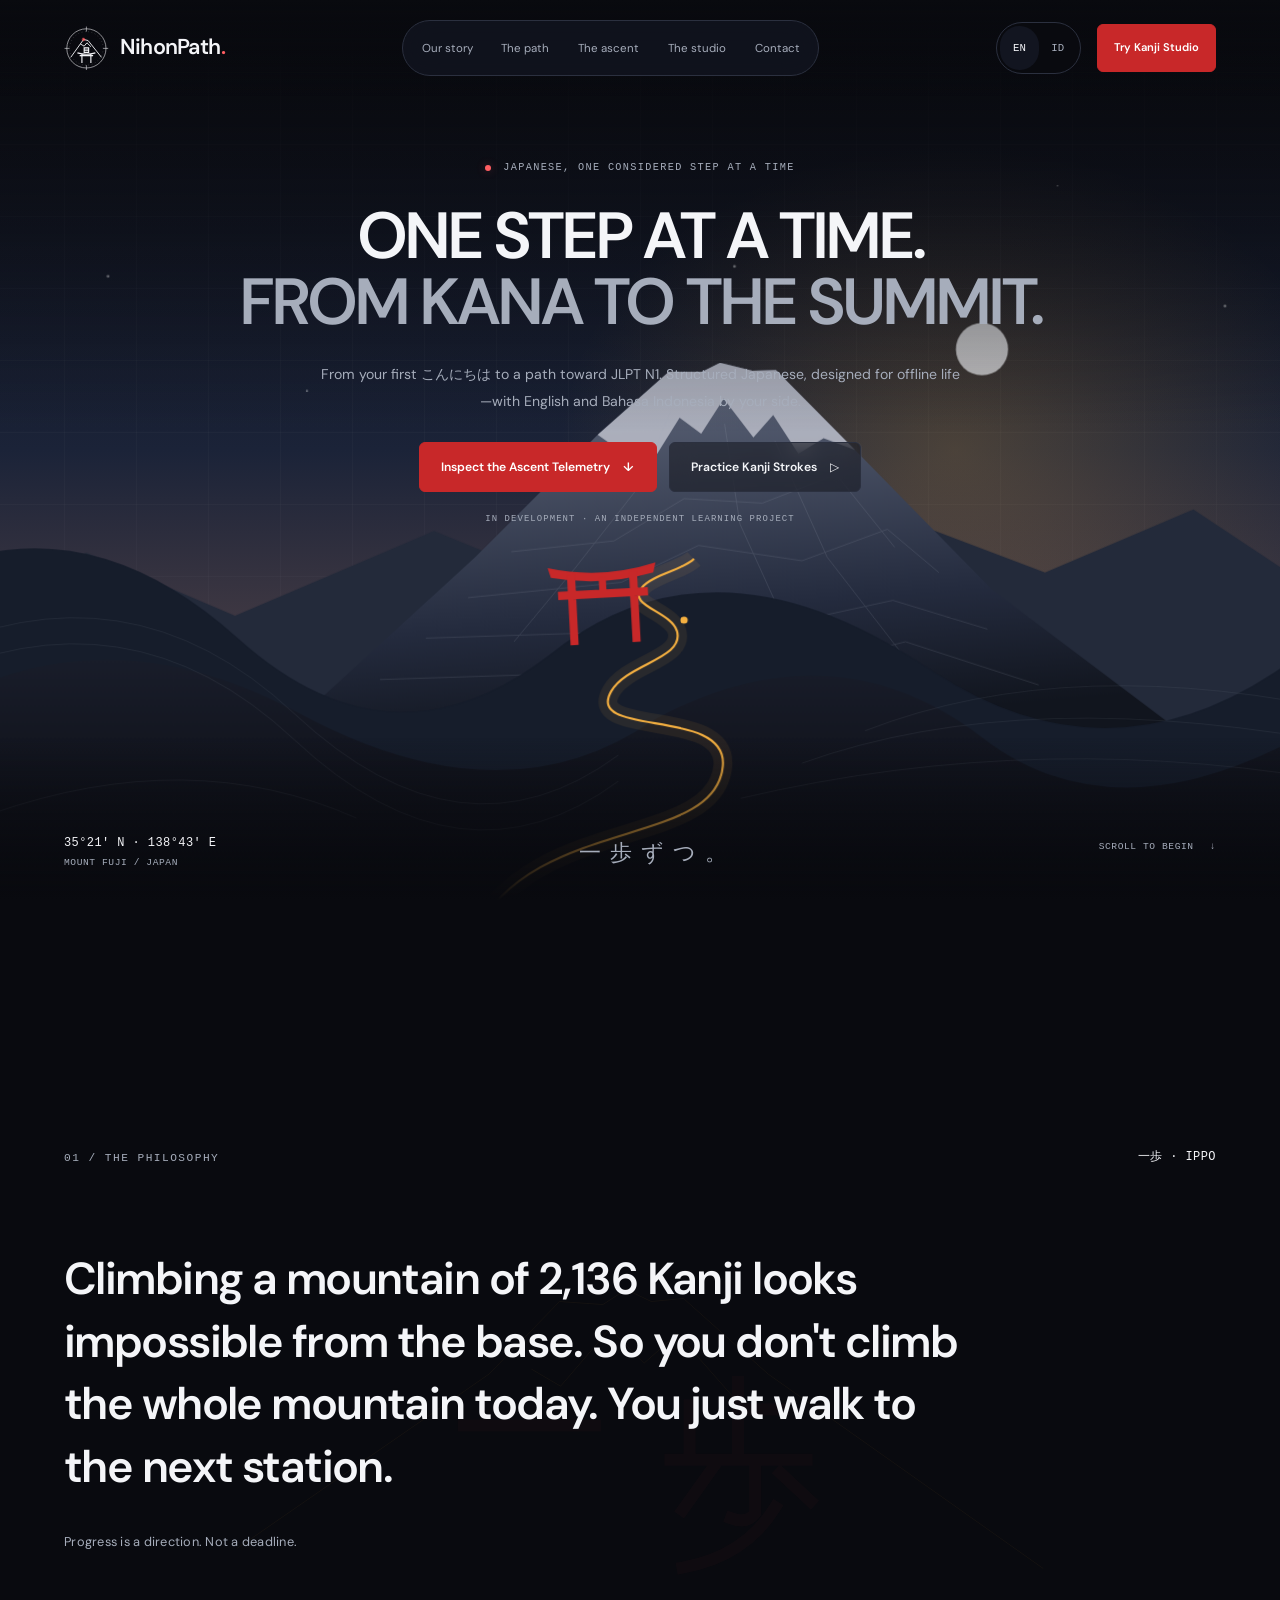
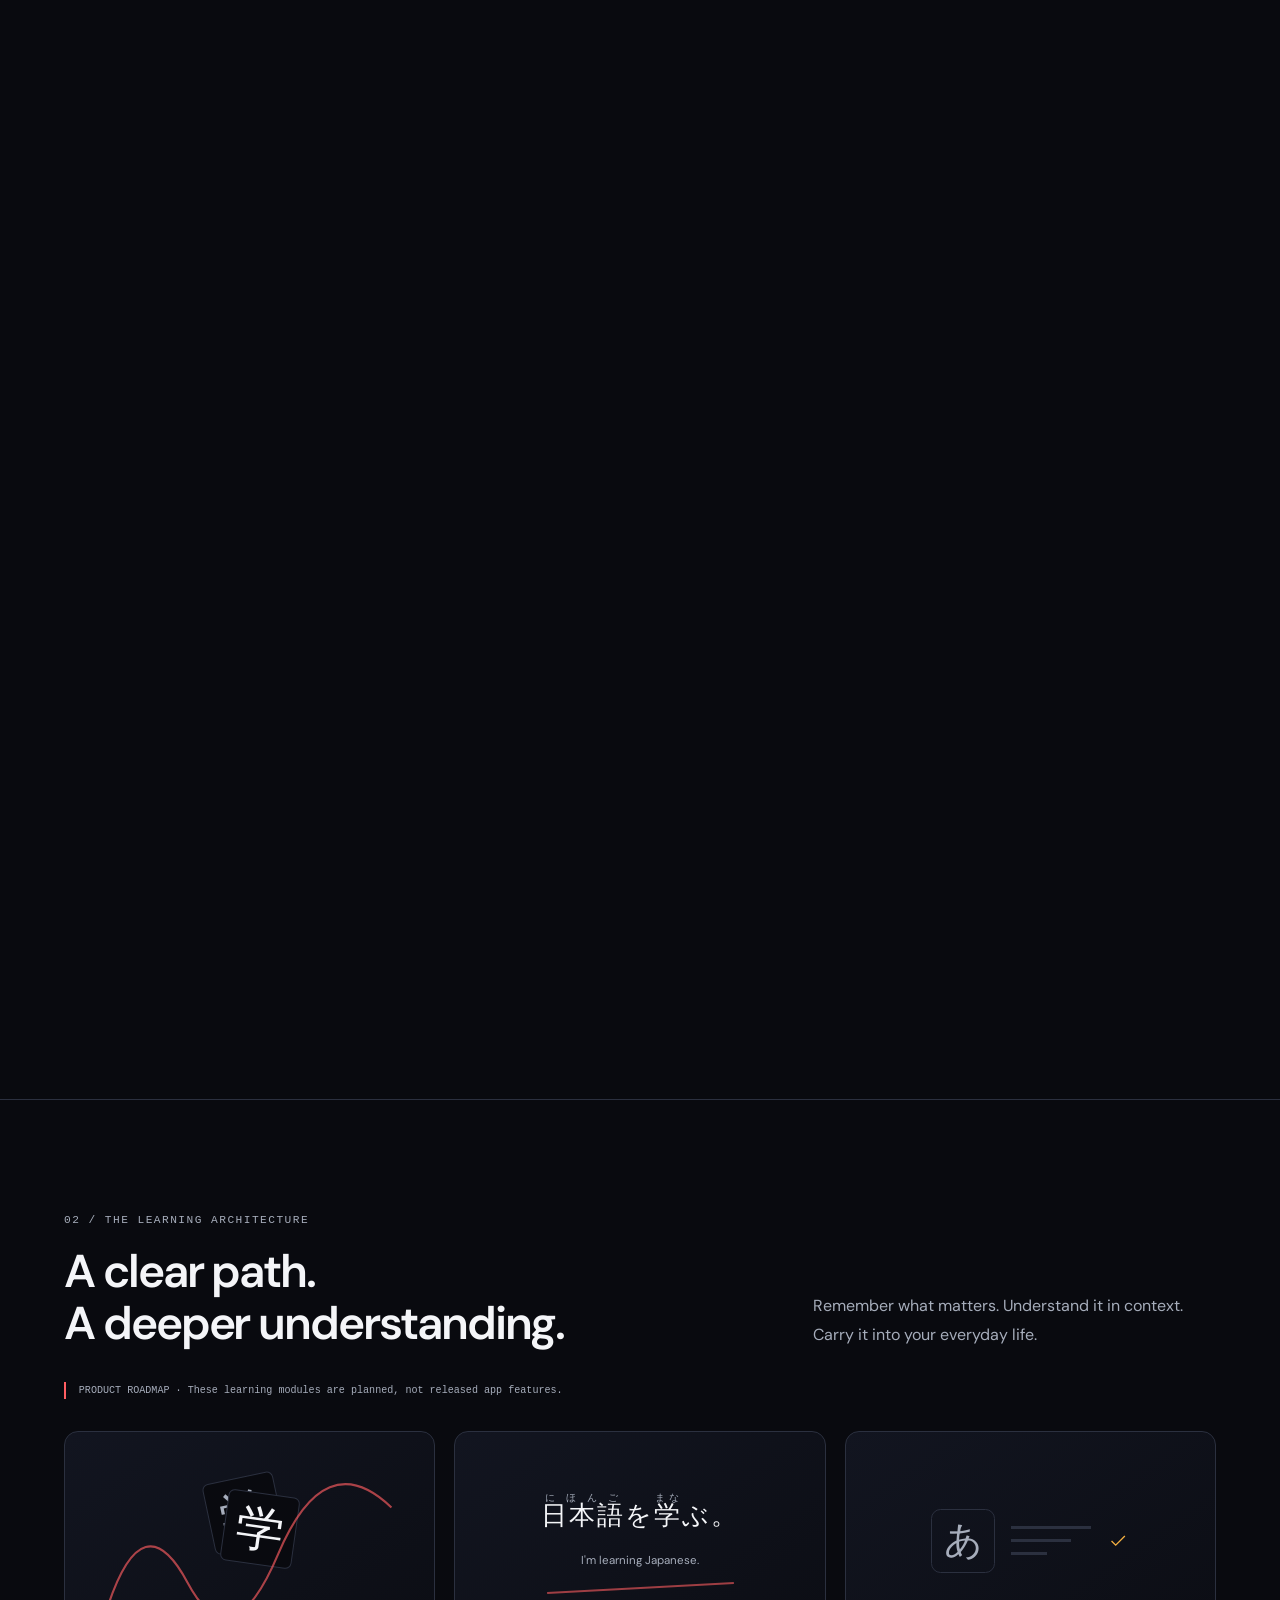
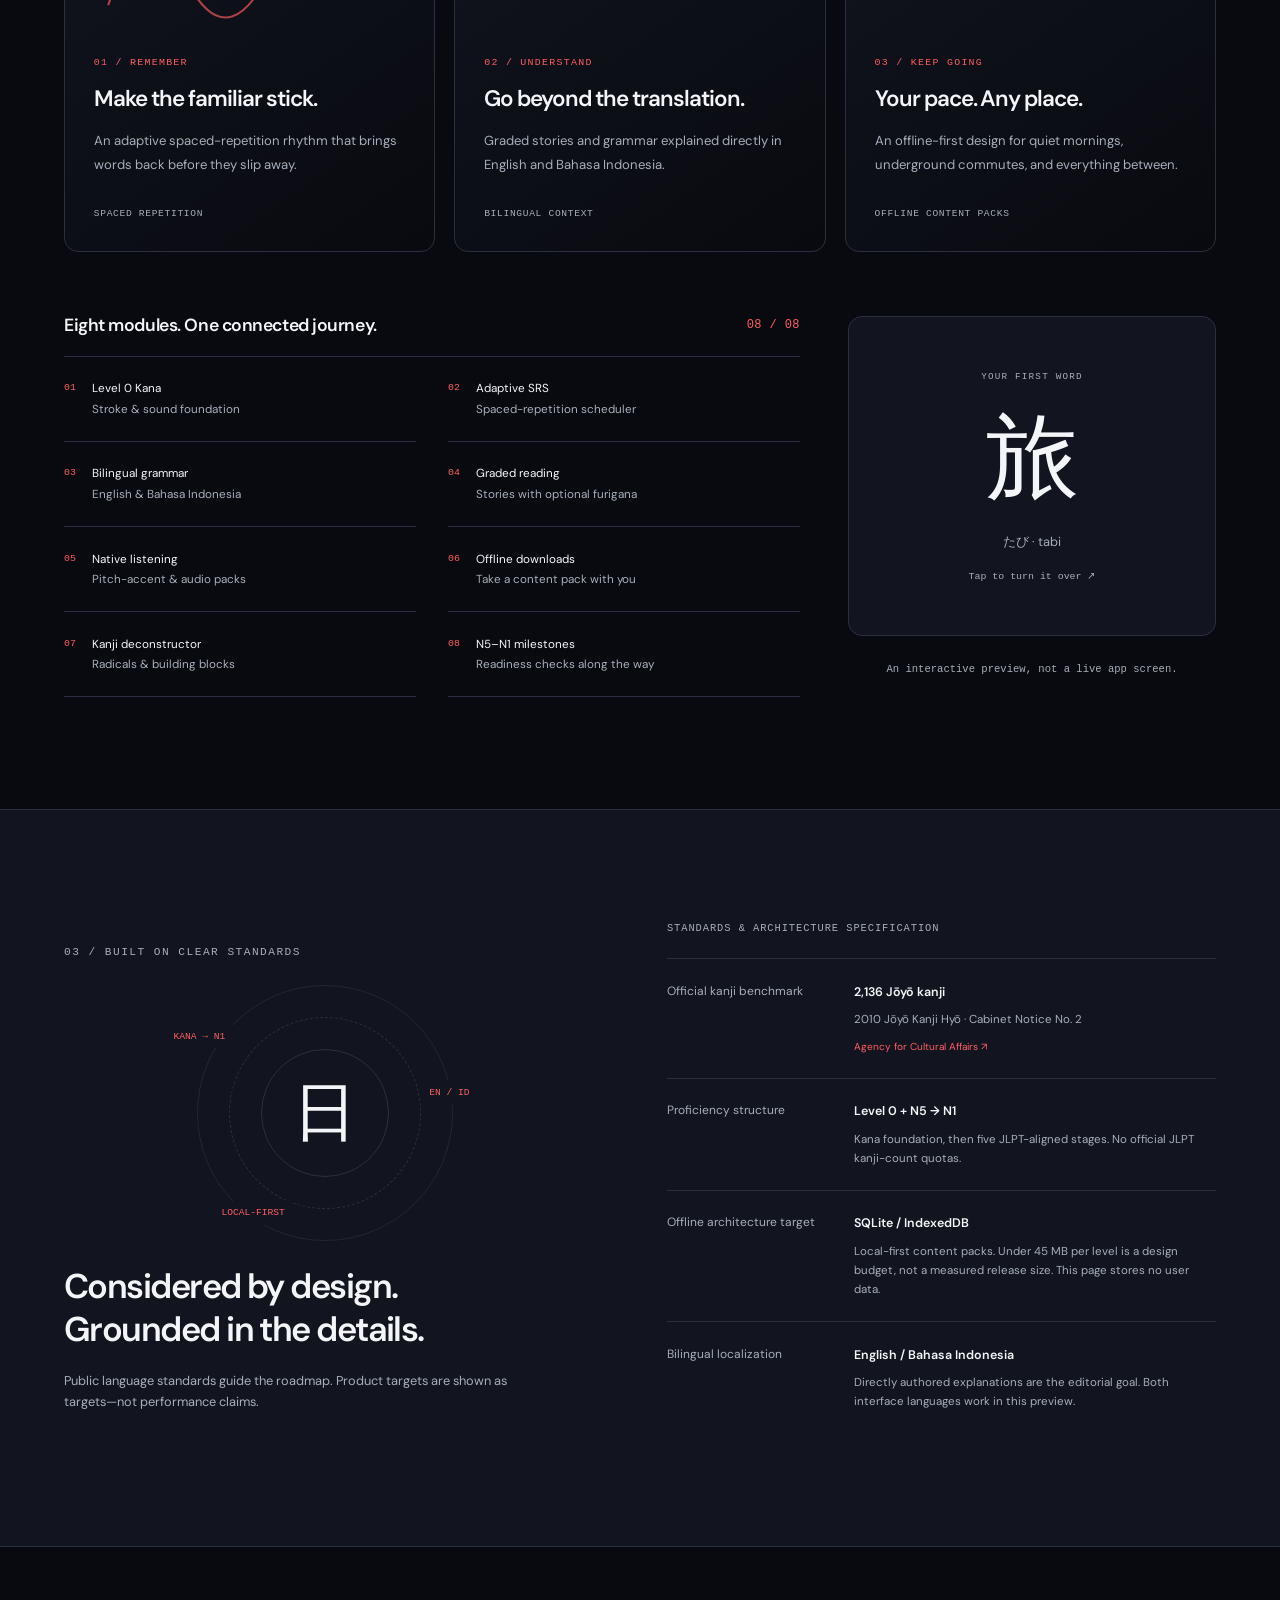
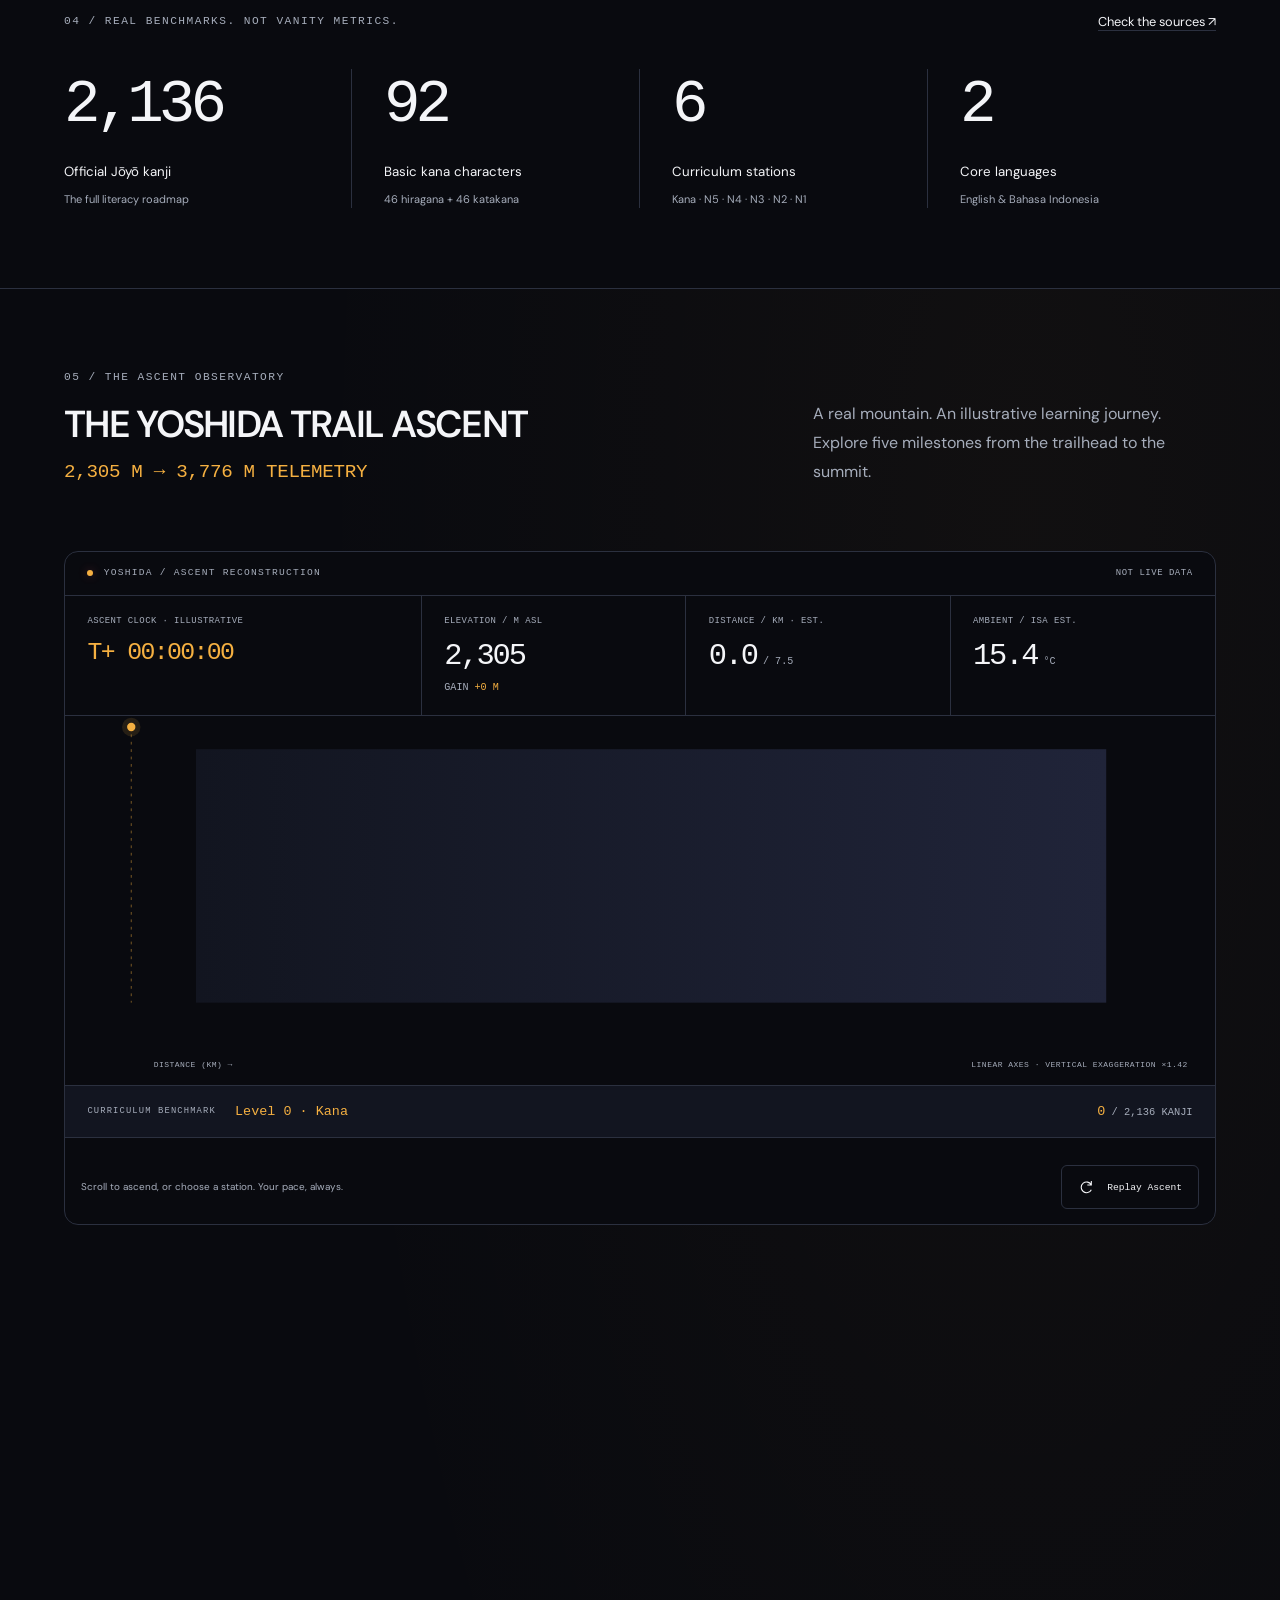
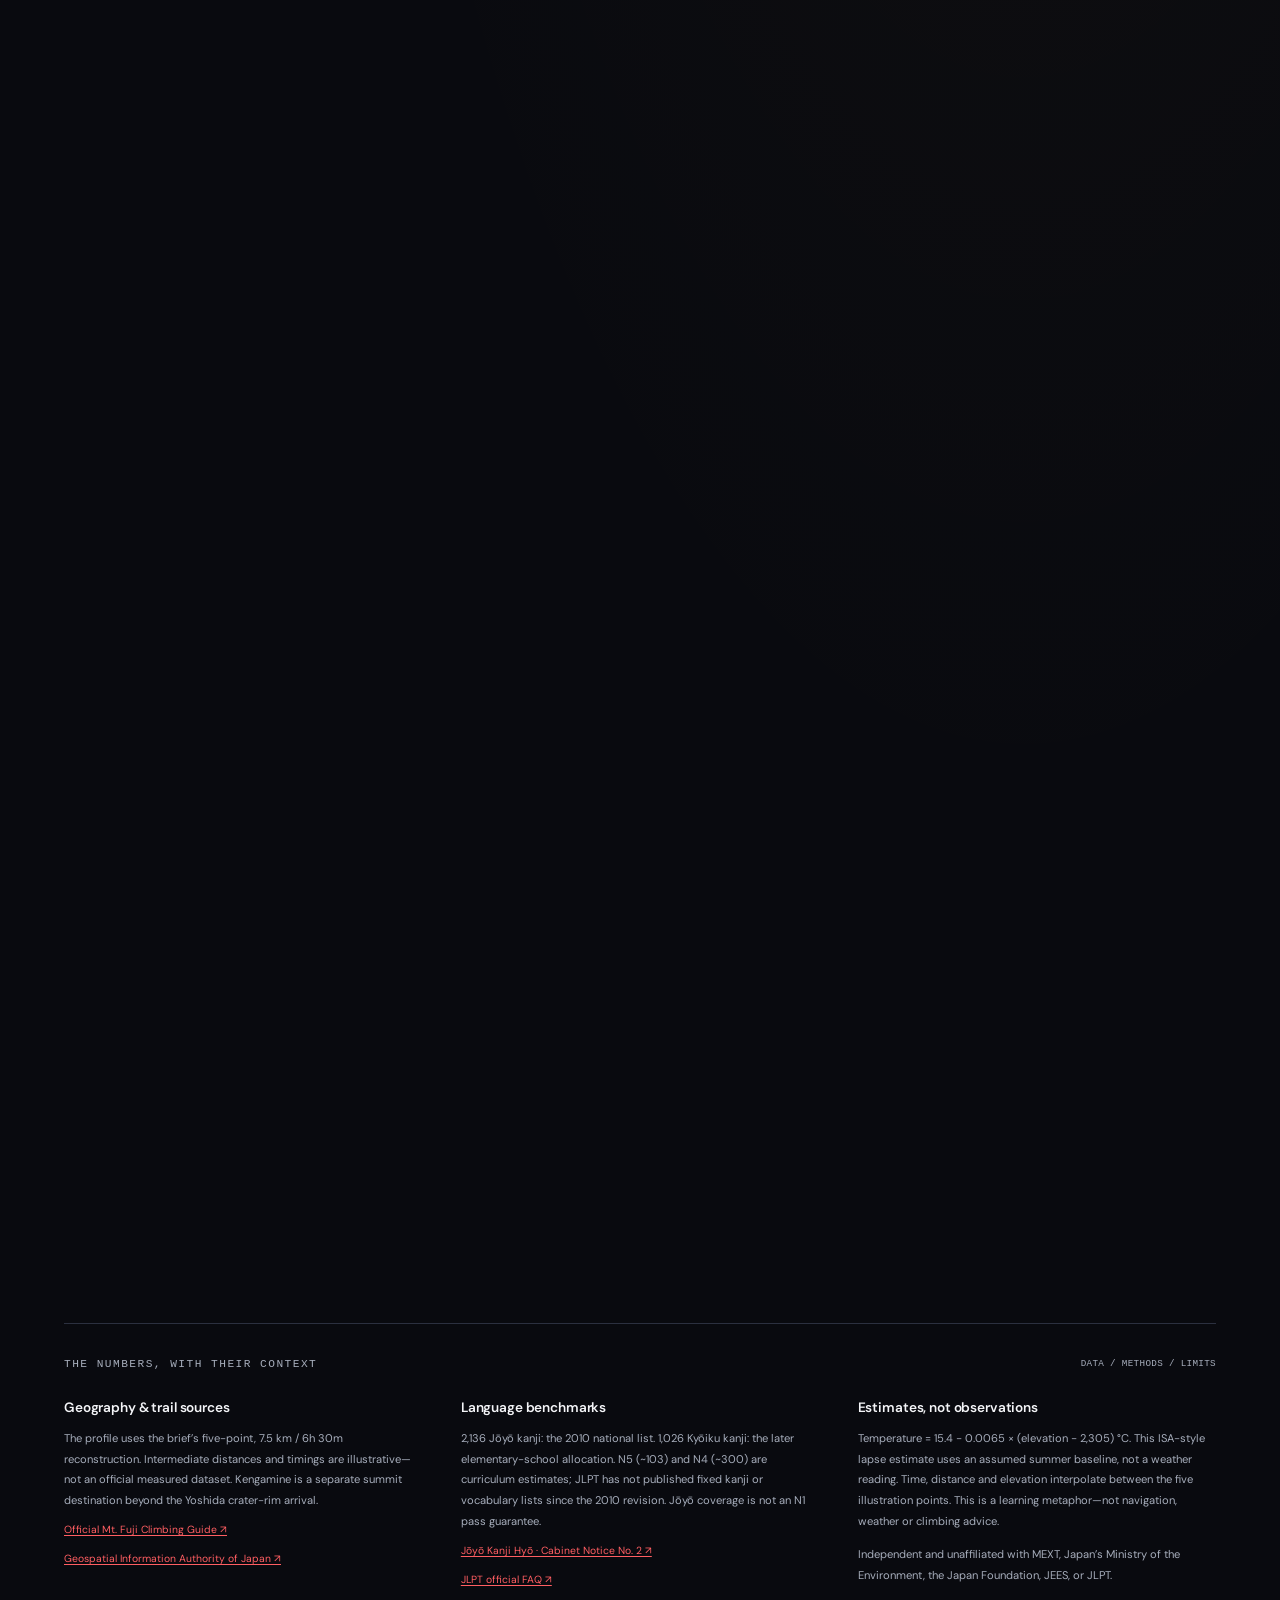
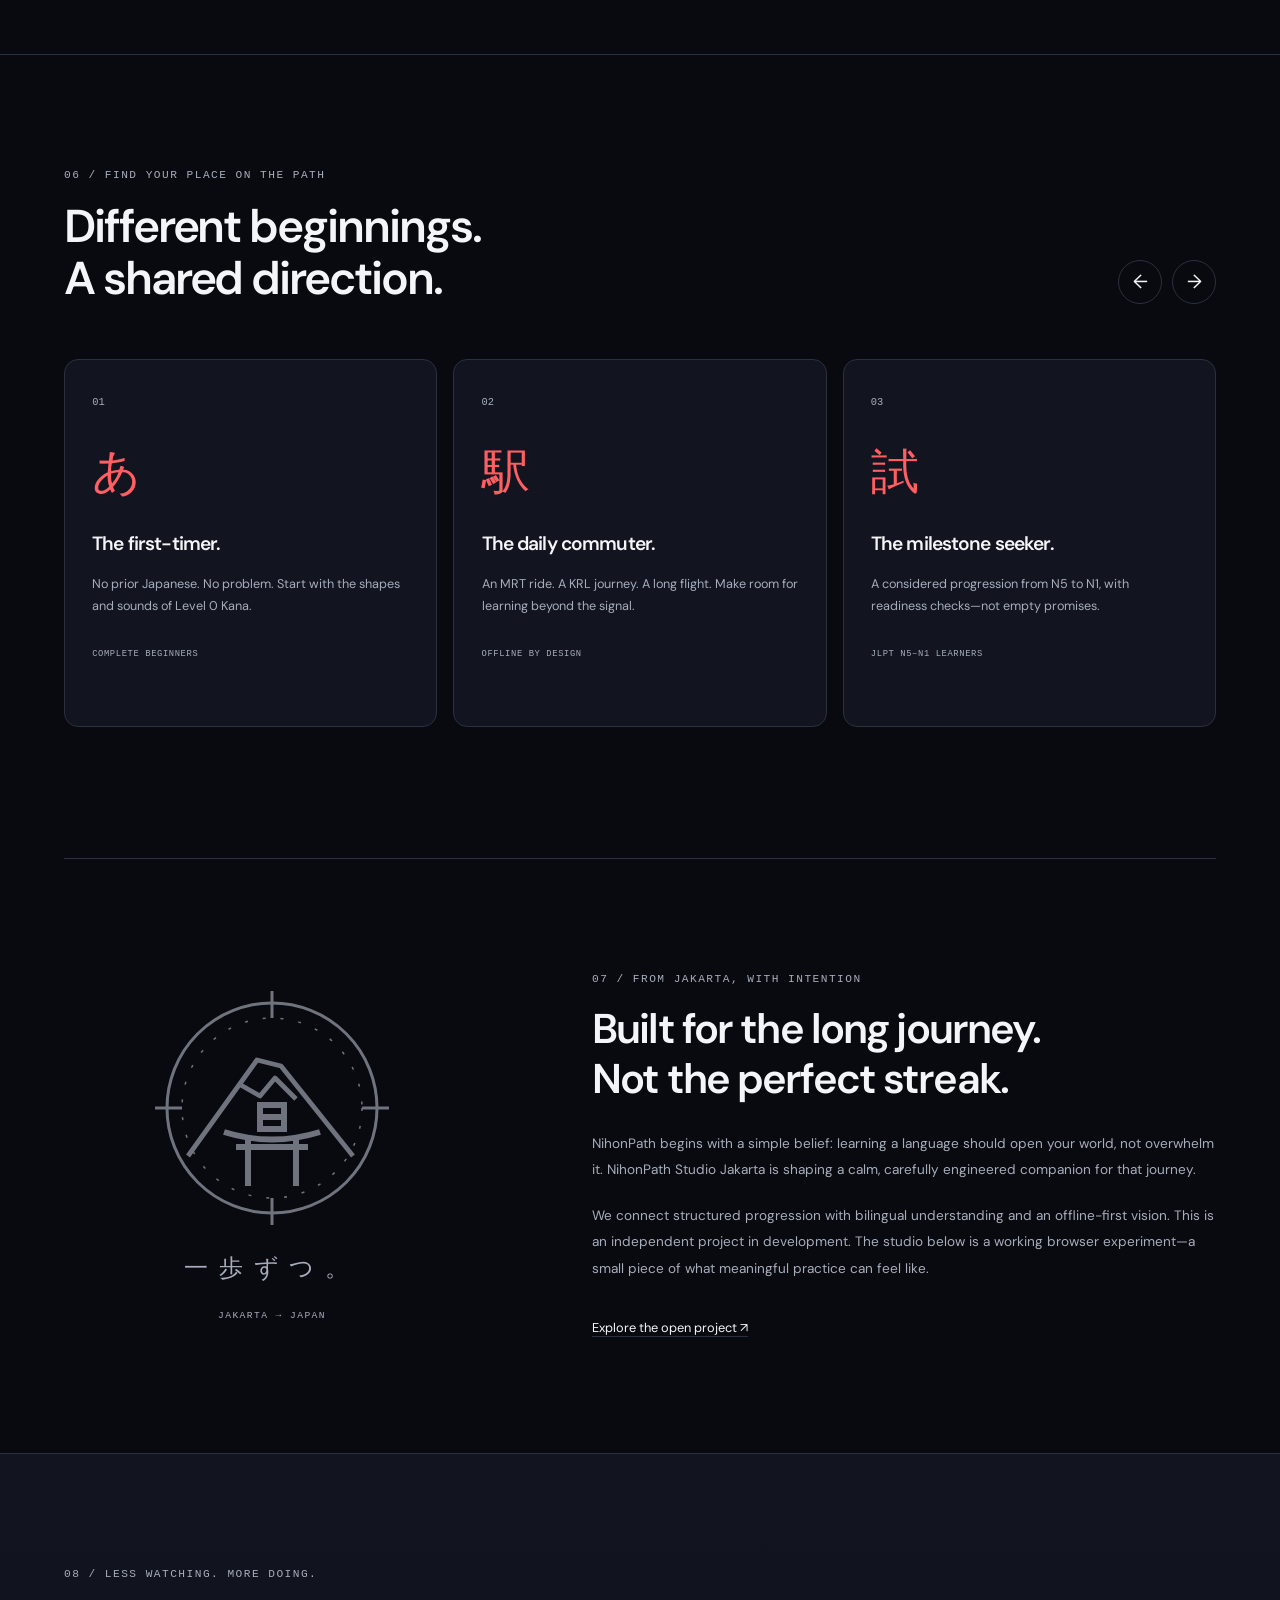
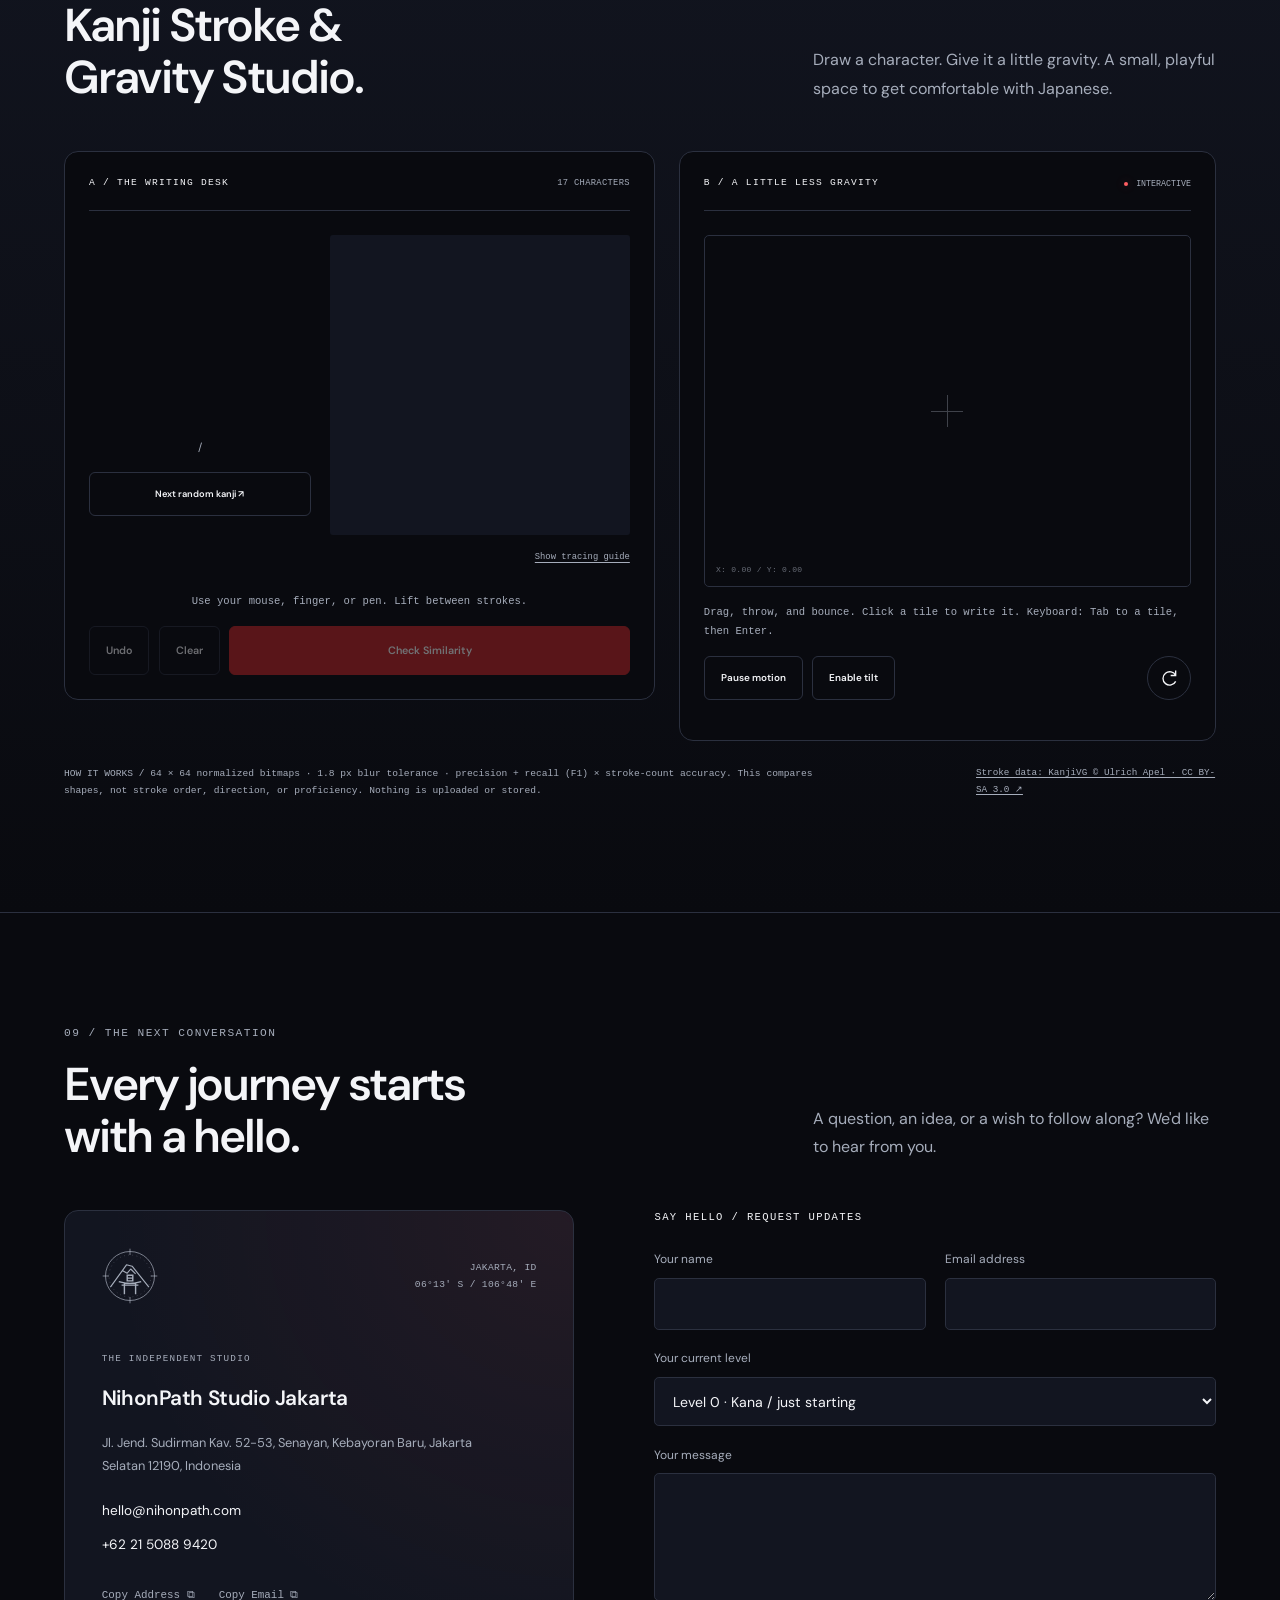
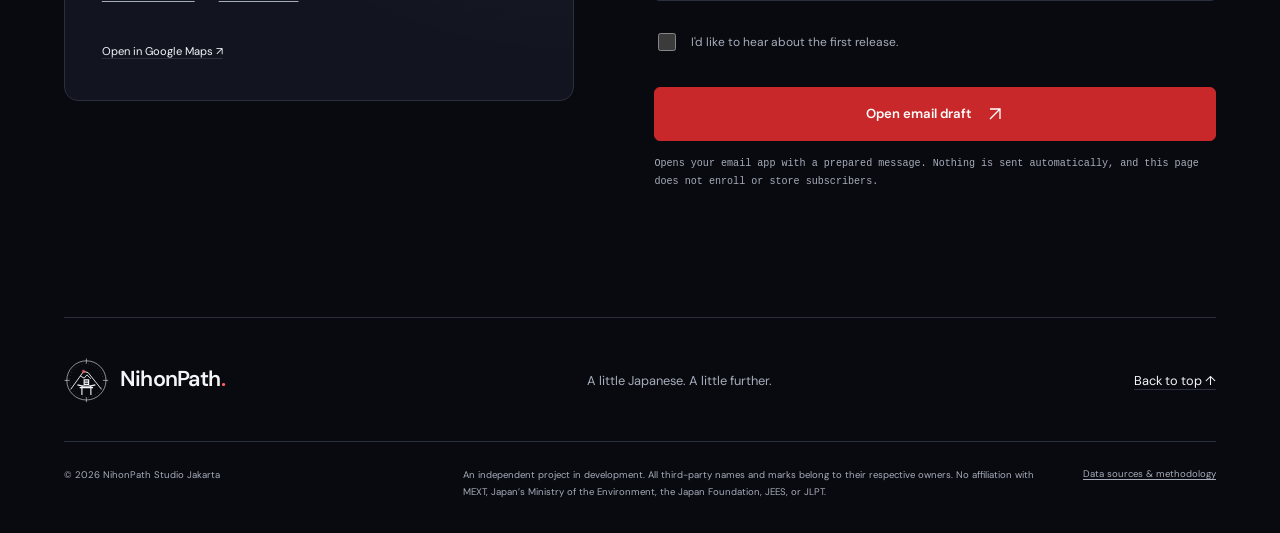
==== apps/landing/web/index.html @ 8cac93ed "initial commit" ====
<!doctype html>
<html lang="en">
  <head>
    <meta charset="utf-8" />
    <meta name="viewport" content="width=device-width, initial-scale=1" />
    <meta name="theme-color" content="#090A0F" />
    <meta name="description" content="NihonPath — an independent Japanese-learning project. Explore a bilingual path from kana to N1, an illustrative Mount Fuji ascent, and a working kanji studio." />
    <meta property="og:title" content="NihonPath — One step at a time" />
    <meta property="og:description" content="A considered path to Japanese. English and Bahasa Indonesia. Explore the ascent and try the Kanji Stroke & Gravity Studio." />
    <meta property="og:type" content="website" />
    <title>NihonPath — One step at a time</title>
    <link rel="icon" type="image/svg+xml" href="assets/favicon.svg" />
    <link rel="preload" href="assets/dm-sans-regular.ttf" as="font" type="font/ttf" crossorigin />
    <link rel="stylesheet" href="styles.css" />
    <script type="module" src="script.js"></script>
  </head>
  <body>
    <a class="skip-link" href="#main" data-en="Skip to content" data-id="Langsung ke konten">Skip to content</a>
    <svg class="svg-library" xmlns="http://www.w3.org/2000/svg" aria-hidden="true">
      <defs>
        <symbol id="logo-emblem" viewBox="0 0 80 80">
          <circle cx="40" cy="40" r="35" fill="none" stroke="currentColor" stroke-width="1" />
          <circle cx="40" cy="40" r="30" fill="none" stroke="currentColor" stroke-width=".5" stroke-dasharray="1 5" />
          <path d="M40 1v9m0 60v9M1 40h9m60 0h9" fill="none" stroke="currentColor" />
          <path d="m12 56 23-32 8 2 24 30M29 32l7 4 5-6 7 7" fill="none" stroke="currentColor" stroke-width="1.6" stroke-linejoin="round" />
          <path d="M24 48q16 5 32 0M28 53h24M32 49v17m16-17v17M36 39h8v8h-8zm0 4h8" fill="none" stroke="currentColor" stroke-width="2" />
        </symbol>
        <symbol id="arrow" viewBox="0 0 24 24"><path d="M4 12h15m-6-6 6 6-6 6" /></symbol>
        <symbol id="arrow-up" viewBox="0 0 24 24"><path d="M6 18 18 6M6 6h12v12" /></symbol>
        <symbol id="repeat" viewBox="0 0 24 24"><path d="M20 9a8 8 0 1 0 0 7M20 3v6h-6" /></symbol>
        <symbol id="grid-icon" viewBox="0 0 24 24"><path d="M4 4h16v16H4zM12 4v16M4 12h16" /></symbol>
      </defs>
    </svg>

    <header class="site-header" id="top" data-block="01">
      <div class="header-inner wrap">
        <a href="#main" class="brand" data-en-aria="NihonPath home" data-id-aria="Beranda NihonPath" aria-label="NihonPath home">
          <svg class="brand-emblem" viewBox="0 0 80 80" aria-hidden="true"><use href="#logo-emblem" /><circle class="logo-beacon" r="2.6" cx="0" cy="0" /></svg>
          <span class="brand-inline" aria-label="NihonPath"><span aria-hidden="true" class="brand-kanji">日</span><span aria-hidden="true">NihonPath</span><span aria-hidden="true" class="brand-dot">.</span></span>
        </a>
        <nav class="desktop-nav glass" data-en-aria="Main navigation" data-id-aria="Navigasi utama" aria-label="Main navigation">
          <a href="#story" data-en="Our story" data-id="Cerita kami">Our story</a>
          <a href="#product" data-en="The path" data-id="Jalur belajar">The path</a>
          <a href="#signature" data-en="The ascent" data-id="Pendakian">The ascent</a>
          <a href="#play" data-en="The studio" data-id="Studio">The studio</a>
          <a href="#contact" data-en="Contact" data-id="Kontak">Contact</a>
          <span class="nav-indicator" aria-hidden="true"></span>
        </nav>
        <div class="header-actions">
          <div class="language-switch" role="group" data-en-aria="Page language" data-id-aria="Bahasa halaman" aria-label="Page language">
            <span class="language-indicator" aria-hidden="true"></span>
            <button type="button" data-language="en" aria-pressed="true" lang="en" data-en-aria="Switch to English" data-id-aria="Ganti ke bahasa Inggris" aria-label="Switch to English">EN</button>
            <button type="button" data-language="id" aria-pressed="false" lang="id" data-en-aria="Switch to Bahasa Indonesia" data-id-aria="Ganti ke Bahasa Indonesia" aria-label="Switch to Bahasa Indonesia">ID</button>
          </div>
          <a href="#play" class="button button-primary header-cta" data-en="Try Kanji Studio" data-id="Coba Studio Kanji">Try Kanji Studio</a>
          <button class="menu-toggle icon-button" type="button" aria-expanded="false" aria-controls="mobile-menu" aria-label="Open navigation"><span></span><span></span></button>
        </div>
      </div>
    </header>
    <dialog id="mobile-menu" class="mobile-menu glass" aria-labelledby="mobile-menu-title">
      <div class="sheet-heading"><p id="mobile-menu-title" class="eyebrow" data-en="CHOOSE YOUR NEXT STEP" data-id="PILIH LANGKAH BERIKUTNYA">CHOOSE YOUR NEXT STEP</p><button id="menu-close" class="icon-button" type="button" data-en-aria="Close navigation" data-id-aria="Tutup navigasi" aria-label="Close navigation">×</button></div>
      <nav data-en-aria="Mobile navigation" data-id-aria="Navigasi seluler" aria-label="Mobile navigation">
        <a href="#story"><span>01</span><span data-en="Our story" data-id="Cerita kami">Our story</span></a>
        <a href="#product"><span>02</span><span data-en="The learning path" data-id="Jalur belajar">The learning path</span></a>
        <a href="#signature"><span>03</span><span data-en="The ascent" data-id="Pendakian">The ascent</span></a>
        <a href="#play"><span>04</span><span data-en="Kanji Studio" data-id="Studio Kanji">Kanji Studio</span></a>
        <a href="#contact"><span>05</span><span data-en="Get in touch" data-id="Hubungi kami">Get in touch</span></a>
      </nav>
      <p class="sheet-foot" data-en="A little Japanese. A little further." data-id="Sedikit bahasa Jepang. Selangkah lebih jauh.">A little Japanese. A little further.</p>
    </dialog>

    <main id="main">
      <section class="hero" data-block="02" aria-labelledby="hero-title">
        <div class="hero-panorama" aria-hidden="true">
          <svg id="fuji-panorama" viewBox="0 0 1600 1000" preserveAspectRatio="xMidYMax slice">
            <defs>
              <linearGradient id="night-sky" x2="0" y2="1"><stop stop-color="#090A0F"/><stop offset=".5" stop-color="#1b2338"/><stop offset="1" stop-color="#775953"/></linearGradient>
              <linearGradient id="fuji-slope" x2=".2" y2="1"><stop stop-color="#687084"/><stop offset=".7" stop-color="#242b3e"/><stop offset="1" stop-color="#11151e"/></linearGradient>
              <linearGradient id="front-slope" x2="0" y2="1"><stop stop-color="#191d2a"/><stop offset="1" stop-color="#090A0F"/></linearGradient>
              <radialGradient id="dawn-glow"><stop stop-color="#F5B041" stop-opacity=".22"/><stop offset="1" stop-color="#F5B041" stop-opacity="0"/></radialGradient>
              <pattern id="map-grid" width="80" height="80" patternUnits="userSpaceOnUse"><path d="M80 0H0v80" fill="none" stroke="#A6ADBB" stroke-opacity=".08"/></pattern>
            </defs>
            <rect width="1600" height="1000" fill="url(#night-sky)"/>
            <rect width="1600" height="1000" fill="url(#map-grid)"/>
            <ellipse cx="1150" cy="500" rx="440" ry="340" fill="url(#dawn-glow)"/>
            <g class="panorama-far">
              <circle cx="1180" cy="388" r="29" fill="#F4F5F8" opacity=".72"/>
              <g fill="#F4F5F8" opacity=".55"><circle cx="209" cy="307" r="1.5"/><circle cx="430" cy="434" r="1"/><circle cx="905" cy="296" r="1.6"/><circle cx="1264" cy="206" r="1"/><circle cx="1450" cy="340" r="1.5"/><circle cx="627" cy="330" r="1"/></g>
              <path d="M0 705 185 614 350 684 571 590 780 675 1023 550 1250 636 1415 566 1600 689V1000H0Z" fill="#232a3a"/>
              <path d="M405 813 618 618 753 483 832 413 869 413 889 403 925 412 951 411 1039 500 1191 655 1430 835Z" fill="url(#fuji-slope)"/>
              <path d="m753 483 79-70h37l20-10 36 9 26-1 88 89-35-13-28 17-28-43-22 25-33-43-25 39-24-18-28 45-35-6Z" fill="#C2C5D0" opacity=".8"/>
              <g fill="none" stroke="#A6ADBB" stroke-width="1" opacity=".17"><path d="m657 613 114-12 78-47 87 5 82-32 65 81"/><path d="m609 664 170-17 86-41 115 17 95-35 57 48"/><path d="m562 709 189-6 117-33 121 17 92-20 105 32"/><path d="m511 755 218-7 158-26 124 12 84-21 148 48"/><path d="m834 457-34 82-72 92-68 82M894 471l17 111 68 150M950 490l58 129 82 106"/></g>
            </g>
            <g class="panorama-mid">
              <path d="M0 639q182-84 353 70t346 19q182-147 422 15t479-74v331H0Z" fill="#161d2b"/>
              <path d="M0 797q195-126 422-4t393 7q199-108 366 20t419-42v222H0Z" fill="url(#front-slope)"/>
              <g fill="none" stroke="#A6ADBB" stroke-opacity=".11"><path d="M0 729q230-110 416 64t360 46M0 758q230-110 416 64t360 46M1050 812q231-90 550-18M980 848q250-90 620-18M912 887q340-80 688-14M80 904q220-77 405 5"/></g>
              <path d="M615 1040c64-135 269-96 277-189 6-66-154-31-124-83 18-31 82-36 73-67-7-22-56-28-39-48 11-14 46-20 58-32" fill="none" stroke="#F5B041" stroke-width="21" opacity=".08"/>
              <path class="hero-trail" d="M615 1040c64-135 269-96 277-189 6-66-154-31-124-83 18-31 82-36 73-67-7-22-56-28-39-48 11-14 46-20 58-32" fill="none" stroke="#F5B041" stroke-width="2.4"/>
              <g transform="translate(760 681) rotate(-3)" fill="#C82829"><path d="M-60-53q60 16 120 0l-3 11q-57 13-114 0Z"/><path d="M-50-26H50v9H-50zM-39-45h9v79h-9zM30-45h9v79h-9zM-4-40h8v19h-8z"/></g>
              <circle cx="849" cy="689" r="4" fill="#F5B041"/>
            </g>
          </svg>
        </div>
        <div class="hero-copy wrap">
          <p class="eyebrow"><span class="status-dot"></span><span data-en="JAPANESE, ONE CONSIDERED STEP AT A TIME" data-id="BAHASA JEPANG, SELANGKAH DENGAN PENUH MAKNA">JAPANESE, ONE CONSIDERED STEP AT A TIME</span></p>
          <h1 id="hero-title"><span data-en="ONE STEP AT A TIME." data-id="SATU LANGKAH DEMI SATU LANGKAH.">ONE STEP AT A TIME.</span><span class="headline-second" data-en="FROM KANA TO THE SUMMIT." data-id="DARI KANA MENUJU PUNCAK.">FROM KANA TO THE SUMMIT.</span></h1>
          <p class="hero-description" data-en="From your first こんにちは to a path toward JLPT N1. Structured Japanese, designed for offline life—with English and Bahasa Indonesia by your side." data-id="Dari こんにちは pertama hingga perjalanan menuju JLPT N1. Bahasa Jepang yang terstruktur, dirancang untuk belajar luring—dengan penjelasan bahasa Inggris dan Bahasa Indonesia.">From your first こんにちは to a path toward JLPT N1. Structured Japanese, designed for offline life—with English and Bahasa Indonesia by your side.</p>
          <div class="hero-actions"><a class="button button-primary" href="#signature"><span data-en="Inspect the Ascent Telemetry" data-id="Jelajahi Telemetri Pendakian">Inspect the Ascent Telemetry</span><span aria-hidden="true">↓</span></a><a class="button button-ghost" href="#play"><span data-en="Practice Kanji Strokes" data-id="Latihan Menulis Kanji">Practice Kanji Strokes</span><span aria-hidden="true">▷</span></a></div>
          <p class="hero-status" data-en="IN DEVELOPMENT · AN INDEPENDENT LEARNING PROJECT" data-id="DALAM PENGEMBANGAN · PROYEK BELAJAR INDEPENDEN">IN DEVELOPMENT · AN INDEPENDENT LEARNING PROJECT</p>
        </div>
        <div class="hero-coordinates wrap"><div><span class="mono">35°21′ N · 138°43′ E</span><span data-en="MOUNT FUJI / JAPAN" data-id="GUNUNG FUJI / JEPANG">MOUNT FUJI / JAPAN</span></div><div class="hero-japanese" lang="ja">一歩ずつ。</div><a href="#story"><span data-en="SCROLL TO BEGIN" data-id="GULIR UNTUK MEMULAI">SCROLL TO BEGIN</span><span aria-hidden="true">↓</span></a></div>
      </section>

      <section id="story" class="story-section" data-block="03" aria-labelledby="story-title">
        <div class="story-sticky wrap">
          <div class="section-topline"><p class="eyebrow" data-en="01 / THE PHILOSOPHY" data-id="01 / FILOSOFI">01 / THE PHILOSOPHY</p><span class="mono" lang="ja">一歩 · IPPO</span></div>
          <div class="story-art" aria-hidden="true"><svg viewBox="0 0 800 360"><path class="story-ridge" d="M0 310 250 137 320 65 363 68 386 53 411 65 443 62 527 137 800 330M292 132l29 17 49-57 34 34 33-29 59 67"/><g class="ippo-strokes"><path d="M225 188h130M497 145v75m-48-52v52m48-48h45m-112 50h135m-93 8-30 42m97-37 30 28m-55-31v43q-8 11-24 5m44-11q-30 49-92 60"/></g></svg></div>
          <h2 id="story-title" class="story-narrative" data-en="Climbing a mountain of 2,136 Kanji looks impossible from the base. So you don't climb the whole mountain today. You just walk to the next station." data-id="Mendaki gunung berisi 2.136 Kanji tampak mustahil dari kaki bukit. Karena itu, Anda tidak mendaki semuanya hari ini. Anda cukup melangkah ke stasiun berikutnya.">Climbing a mountain of 2,136 Kanji looks impossible from the base. So you don't climb the whole mountain today. You just walk to the next station.</h2>
          <p class="story-note" data-en="Progress is a direction. Not a deadline." data-id="Kemajuan adalah arah. Bukan tenggat.">Progress is a direction. Not a deadline.</p>
        </div>
      </section>

      <section id="product" class="section wrap" data-block="04" aria-labelledby="product-title">
        <div class="section-heading"><div><p class="eyebrow" data-en="02 / THE LEARNING ARCHITECTURE" data-id="02 / ARSITEKTUR PEMBELAJARAN">02 / THE LEARNING ARCHITECTURE</p><h2 id="product-title" data-en="A clear path.\nA deeper understanding." data-id="Jalur yang jelas.\nPemahaman lebih mendalam.">A clear path.&#10;A deeper understanding.</h2></div><p data-en="Remember what matters. Understand it in context. Carry it into your everyday life." data-id="Ingat hal yang penting. Pahami dalam konteks. Bawa ke dalam kehidupan sehari-hari.">Remember what matters. Understand it in context. Carry it into your everyday life.</p></div>
        <p class="section-disclosure" data-en="PRODUCT ROADMAP · These learning modules are planned, not released app features." data-id="PETA PENGEMBANGAN · Modul pembelajaran ini masih direncanakan, bukan fitur aplikasi yang telah dirilis.">PRODUCT ROADMAP · These learning modules are planned, not released app features.</p>
        <div class="feature-grid">
          <article class="feature-card"><div class="feature-art memory-art" aria-hidden="true"><span>学</span><span>学</span><svg viewBox="0 0 220 100"><path d="M10 84Q35 10 66 68T130 48T210 15"/></svg></div><p class="eyebrow" data-en="01 / REMEMBER" data-id="01 / INGAT">01 / REMEMBER</p><h3 data-en="Make the familiar stick." data-id="Buat yang familier melekat.">Make the familiar stick.</h3><p data-en="An adaptive spaced-repetition rhythm that brings words back before they slip away." data-id="Ritme pengulangan berjeda yang adaptif, menghadirkan kembali kata sebelum terlupakan.">An adaptive spaced-repetition rhythm that brings words back before they slip away.</p><span class="card-tag" data-en="SPACED REPETITION" data-id="PENGULANGAN BERJEDA">SPACED REPETITION</span></article>
          <article class="feature-card"><div class="feature-art reading-art"><div lang="ja"><ruby>日本語<rt>にほんご</rt></ruby>を<ruby>学<rt>まな</rt></ruby>ぶ。</div><p data-en="I'm learning Japanese." data-id="Saya belajar bahasa Jepang.">I'm learning Japanese.</p><span class="reading-underline"></span></div><p class="eyebrow" data-en="02 / UNDERSTAND" data-id="02 / PAHAMI">02 / UNDERSTAND</p><h3 data-en="Go beyond the translation." data-id="Pahami lebih dari terjemahan.">Go beyond the translation.</h3><p data-en="Graded stories and grammar explained directly in English and Bahasa Indonesia." data-id="Cerita bertingkat dan tata bahasa yang dijelaskan langsung dalam bahasa Inggris dan Bahasa Indonesia.">Graded stories and grammar explained directly in English and Bahasa Indonesia.</p><span class="card-tag" data-en="BILINGUAL CONTEXT" data-id="KONTEKS DWIBAHASA">BILINGUAL CONTEXT</span></article>
          <article class="feature-card"><div class="feature-art pack-art" aria-hidden="true"><div class="pack-icon">あ</div><div class="pack-lines"><i></i><i></i><i></i></div><svg class="icon" viewBox="0 0 24 24"><path d="M4 12 9 17 20 6"/></svg></div><p class="eyebrow" data-en="03 / KEEP GOING" data-id="03 / TERUS MELANGKAH">03 / KEEP GOING</p><h3 data-en="Your pace. Any place." data-id="Ritme Anda. Di mana saja.">Your pace. Any place.</h3><p data-en="An offline-first design for quiet mornings, underground commutes, and everything between." data-id="Desain yang mengutamakan penggunaan luring untuk pagi yang tenang, perjalanan MRT, dan waktu di antaranya.">An offline-first design for quiet mornings, underground commutes, and everything between.</p><span class="card-tag" data-en="OFFLINE CONTENT PACKS" data-id="PAKET KONTEN LURING">OFFLINE CONTENT PACKS</span></article>
        </div>
        <div class="product-bottom">
          <div><div class="minor-heading"><h3 data-en="Eight modules. One connected journey." data-id="Delapan modul. Satu perjalanan utuh.">Eight modules. One connected journey.</h3><span class="mono">08 / 08</span></div><ol class="module-grid">
            <li><span>01</span><p data-en="Level 0 Kana\nStroke & sound foundation" data-id="Kana Level 0\nDasar goresan & bunyi">Level 0 Kana&#10;Stroke &amp; sound foundation</p></li>
            <li><span>02</span><p data-en="Adaptive SRS\nSpaced-repetition scheduler" data-id="SRS adaptif\nPenjadwal pengulangan berjeda">Adaptive SRS&#10;Spaced-repetition scheduler</p></li>
            <li><span>03</span><p data-en="Bilingual grammar\nEnglish & Bahasa Indonesia" data-id="Tata bahasa dwibahasa\nInggris & Bahasa Indonesia">Bilingual grammar&#10;English &amp; Bahasa Indonesia</p></li>
            <li><span>04</span><p data-en="Graded reading\nStories with optional furigana" data-id="Bacaan bertingkat\nCerita dengan furigana opsional">Graded reading&#10;Stories with optional furigana</p></li>
            <li><span>05</span><p data-en="Native listening\nPitch-accent & audio packs" data-id="Simakan penutur asli\nAksen nada & paket audio">Native listening&#10;Pitch-accent &amp; audio packs</p></li>
            <li><span>06</span><p data-en="Offline downloads\nTake a content pack with you" data-id="Unduhan luring\nBawa paket konten Anda">Offline downloads&#10;Take a content pack with you</p></li>
            <li><span>07</span><p data-en="Kanji deconstructor\nRadicals & building blocks" data-id="Pengurai kanji\nRadikal & komponen dasar">Kanji deconstructor&#10;Radicals &amp; building blocks</p></li>
            <li><span>08</span><p data-en="N5–N1 milestones\nReadiness checks along the way" data-id="Tonggak N5–N1\nEvaluasi kesiapan bertahap">N5–N1 milestones&#10;Readiness checks along the way</p></li>
          </ol></div>
          <div class="flashcard-wrap" id="practice"><button class="flashcard" id="flashcard" type="button" aria-pressed="false" aria-label="Flip the sample flashcard"><span class="flashcard-inner"><span class="flashcard-face flashcard-front"><span class="eyebrow" data-en="YOUR FIRST WORD" data-id="KATA PERTAMA ANDA">YOUR FIRST WORD</span><strong lang="ja">旅</strong><span lang="ja">たび · tabi</span><span class="flash-hint" data-en="Tap to turn it over ↗" data-id="Ketuk untuk membalik ↗">Tap to turn it over ↗</span></span><span class="flashcard-face flashcard-back" aria-hidden="true"><span class="eyebrow" data-en="EVERY WORD IS A DOOR" data-id="SETIAP KATA MEMBUKA PINTU">EVERY WORD IS A DOOR</span><strong class="flash-meaning" data-en="journey" data-id="perjalanan">journey</strong><span lang="ja">旅 · たび · tabi</span><span class="flash-hint" data-en="Tap to return ↗" data-id="Ketuk untuk kembali ↗">Tap to return ↗</span></span></span></button><p class="small-note" data-en="An interactive preview, not a live app screen." data-id="Pratinjau interaktif, bukan layar aplikasi yang telah dirilis.">An interactive preview, not a live app screen.</p></div>
        </div>
      </section>

      <section id="credibility" class="section credibility-section" data-block="05" aria-labelledby="credibility-title"><div class="wrap credibility-grid">
        <div class="architecture-tile"><p class="eyebrow" data-en="03 / BUILT ON CLEAR STANDARDS" data-id="03 / BERLANDASKAN STANDAR YANG JELAS">03 / BUILT ON CLEAR STANDARDS</p><div class="architecture-orbit" aria-hidden="true"><i></i><i></i><i></i><span>日</span><b class="orbit-label orbit-label-one">EN / ID</b><b class="orbit-label orbit-label-two">KANA → N1</b><b class="orbit-label orbit-label-three">LOCAL-FIRST</b></div><h2 id="credibility-title" data-en="Considered by design.\nGrounded in the details." data-id="Dirancang dengan cermat.\nBerlandaskan detail.">Considered by design.&#10;Grounded in the details.</h2><p data-en="Public language standards guide the roadmap. Product targets are shown as targets—not performance claims." data-id="Standar bahasa publik menjadi acuan pengembangan. Target produk ditampilkan sebagai target—bukan klaim kinerja.">Public language standards guide the roadmap. Product targets are shown as targets—not performance claims.</p></div>
        <table class="spec-table"><caption data-en="Standards & architecture specification" data-id="Standar & spesifikasi arsitektur">Standards &amp; architecture specification</caption><tbody>
          <tr><th scope="row" data-en="Official kanji benchmark" data-id="Acuan kanji resmi">Official kanji benchmark</th><td><strong data-en="2,136 Jōyō kanji" data-id="2.136 kanji Jōyō">2,136 Jōyō kanji</strong><span data-en="2010 Jōyō Kanji Hyō · Cabinet Notice No. 2" data-id="Jōyō Kanji Hyō 2010 · Pengumuman Kabinet No. 2">2010 Jōyō Kanji Hyō · Cabinet Notice No. 2</span><a href="https://www.bunka.go.jp/kokugo_nihongo/sisaku/joho/joho/kijun/naikaku/kanji/" target="_blank" rel="noopener noreferrer" data-en="Agency for Cultural Affairs ↗" data-id="Badan Urusan Kebudayaan Jepang ↗">Agency for Cultural Affairs ↗</a></td></tr>
          <tr><th scope="row" data-en="Proficiency structure" data-id="Struktur kemahiran">Proficiency structure</th><td><strong data-en="Level 0 + N5 → N1" data-id="Level 0 + N5 → N1">Level 0 + N5 → N1</strong><span data-en="Kana foundation, then five JLPT-aligned stages. No official JLPT kanji-count quotas." data-id="Dasar kana, lalu lima tahap yang mengacu pada JLPT. Tidak ada kuota jumlah kanji resmi per level JLPT.">Kana foundation, then five JLPT-aligned stages. No official JLPT kanji-count quotas.</span></td></tr>
          <tr><th scope="row" data-en="Offline architecture target" data-id="Target arsitektur luring">Offline architecture target</th><td><strong>SQLite / IndexedDB</strong><span data-en="Local-first content packs. Under 45 MB per level is a design budget, not a measured release size. This page stores no user data." data-id="Paket konten lokal. Di bawah 45 MB per level adalah target desain, bukan ukuran rilis yang telah diukur. Halaman ini tidak menyimpan data pengguna.">Local-first content packs. Under 45 MB per level is a design budget, not a measured release size. This page stores no user data.</span></td></tr>
          <tr><th scope="row" data-en="Bilingual localization" data-id="Lokalisasi dwibahasa">Bilingual localization</th><td><strong>English / Bahasa Indonesia</strong><span data-en="Directly authored explanations are the editorial goal. Both interface languages work in this preview." data-id="Penjelasan yang ditulis langsung dalam kedua bahasa adalah tujuan editorial. Kedua bahasa antarmuka berfungsi dalam pratinjau ini.">Directly authored explanations are the editorial goal. Both interface languages work in this preview.</span></td></tr>
        </tbody></table>
      </div></section>

      <section id="numbers" class="numbers-section wrap" data-block="06" aria-labelledby="numbers-title"><div class="section-topline"><h2 id="numbers-title" class="eyebrow" data-en="04 / REAL BENCHMARKS. NOT VANITY METRICS." data-id="04 / ACUAN NYATA. BUKAN ANGKA PEMANIS.">04 / REAL BENCHMARKS. NOT VANITY METRICS.</h2><a href="#sources" class="text-link" data-en="Check the sources ↗" data-id="Periksa sumber ↗">Check the sources ↗</a></div><div class="number-grid">
        <div><strong data-counter="2136">2,136</strong><span data-en="Official Jōyō kanji" data-id="Kanji Jōyō resmi">Official Jōyō kanji</span><p data-en="The full literacy roadmap" data-id="Peta pembelajaran literasi lengkap">The full literacy roadmap</p></div>
        <div><strong data-counter="92">92</strong><span data-en="Basic kana characters" data-id="Karakter kana dasar">Basic kana characters</span><p data-en="46 hiragana + 46 katakana" data-id="46 hiragana + 46 katakana">46 hiragana + 46 katakana</p></div>
        <div><strong data-counter="6">6</strong><span data-en="Curriculum stations" data-id="Stasiun kurikulum">Curriculum stations</span><p data-en="Kana · N5 · N4 · N3 · N2 · N1" data-id="Kana · N5 · N4 · N3 · N2 · N1">Kana · N5 · N4 · N3 · N2 · N1</p></div>
        <div><strong data-counter="2">2</strong><span data-en="Core languages" data-id="Bahasa utama">Core languages</span><p>English &amp; Bahasa Indonesia</p></div>
      </div></section>

      <section id="signature" class="signature-section" data-block="07" aria-labelledby="signature-title">
        <div class="wrap section-heading signature-heading"><div><p class="eyebrow" data-en="05 / THE ASCENT OBSERVATORY" data-id="05 / OBSERVATORIUM PENDAKIAN">05 / THE ASCENT OBSERVATORY</p><h2 id="signature-title"><span data-en="THE YOSHIDA TRAIL ASCENT" data-id="TELEMETRI PENDAKIAN JALUR YOSHIDA">THE YOSHIDA TRAIL ASCENT</span><span class="gold" data-en="2,305 M → 3,776 M TELEMETRY" data-id="2.305 M → 3.776 M">2,305 M → 3,776 M TELEMETRY</span></h2></div><p data-en="A real mountain. An illustrative learning journey. Explore five milestones from the trailhead to the summit." data-id="Gunung yang nyata. Ilustrasi perjalanan belajar. Jelajahi lima tonggak dari awal jalur hingga puncak.">A real mountain. An illustrative learning journey. Explore five milestones from the trailhead to the summit.</p></div>
        <div class="ascent-scroll" id="ascent-scroll"><div class="ascent-sticky wrap">
          <div class="telemetry-panel">
            <div class="telemetry-top"><div><span class="status-dot gold-dot"></span><span class="eyebrow" data-en="YOSHIDA / ASCENT RECONSTRUCTION" data-id="YOSHIDA / REKONSTRUKSI PENDAKIAN">YOSHIDA / ASCENT RECONSTRUCTION</span></div><span class="telemetry-not-live" data-en="NOT LIVE DATA" data-id="BUKAN DATA LANGSUNG">NOT LIVE DATA</span></div>
            <div class="hud" aria-label="Ascent telemetry" data-en-aria="Ascent telemetry" data-id-aria="Telemetri pendakian">
              <div class="hud-clock"><span data-en="ASCENT CLOCK · ILLUSTRATIVE" data-id="WAKTU PENDAKIAN · ILUSTRASI">ASCENT CLOCK · ILLUSTRATIVE</span><strong id="hud-time">T+ 00:00:00</strong></div>
              <div><span data-en="ELEVATION / M ASL" data-id="KETINGGIAN / M DPL">ELEVATION / M ASL</span><strong id="hud-elevation">2,305</strong><small><span data-en="GAIN" data-id="KENAIKAN">GAIN</span> <b id="hud-gain">+0 M</b></small></div>
              <div><span data-en="DISTANCE / KM · EST." data-id="JARAK / KM · EST.">DISTANCE / KM · EST.</span><strong><b id="hud-distance">0.0</b><small> / 7.5</small></strong></div>
              <div><span data-en="AMBIENT / ISA EST." data-id="SUHU / EST. ISA">AMBIENT / ISA EST.</span><strong><b id="hud-temperature">15.4</b><small> °C</small></strong></div>
            </div>
            <div class="profile-wrap"><svg id="ascent-profile" viewBox="0 0 1100 360" role="img" aria-labelledby="profile-title profile-description"><title id="profile-title" data-en="Proportional five-station elevation profile" data-id="Profil ketinggian proporsional lima stasiun">Proportional five-station elevation profile</title><desc id="profile-description" data-en="A reconstructed 7.5 km ascent from 2,305 to 3,776 metres, using five supplied illustration points. Separate distance and elevation scales; not a surveyed route trace." data-id="Rekonstruksi pendakian 7,5 km dari 2.305 ke 3.776 meter, memakai lima titik ilustrasi. Skala jarak dan ketinggian terpisah; bukan hasil survei jalur.">A reconstructed 7.5 km ascent from 2,305 to 3,776 metres, using five supplied illustration points. Separate distance and elevation scales; not a surveyed route trace.</desc><defs><linearGradient id="profile-fill" x2="0" y2="1"><stop stop-color="#F5B041" stop-opacity=".2"/><stop offset="1" stop-color="#F5B041" stop-opacity=".01"/></linearGradient><linearGradient id="profile-dawn"><stop stop-color="#121520"/><stop id="profile-sky-stop" offset="1" stop-color="#202439"/></linearGradient></defs><rect x="70" y="24" width="984" height="274" fill="url(#profile-dawn)"/><g id="profile-grid"></g><path id="profile-area" fill="url(#profile-fill)"/><path id="profile-ridge" fill="none" stroke="#A6ADBB" stroke-width="1.5"/><path id="profile-progress" fill="none" stroke="#F5B041" stroke-width="3"/><g id="profile-stations"></g><line id="profile-cursor" y2="298" stroke="#F5B041" stroke-dasharray="3 5" opacity=".5"/><circle id="profile-beacon-ring" r="10" fill="#F5B041" opacity=".12"/><circle id="profile-beacon" r="4.5" fill="#F5B041"/></svg><div class="profile-caption"><span data-en="DISTANCE (KM) →" data-id="JARAK (KM) →">DISTANCE (KM) →</span><span data-en="LINEAR AXES · VERTICAL EXAGGERATION ×1.42" data-id="SUMBU LINEAR · PEMBESARAN VERTIKAL ×1,42">LINEAR AXES · VERTICAL EXAGGERATION ×1.42</span></div></div>
            <div class="curriculum-hud"><div><span class="eyebrow" data-en="CURRICULUM BENCHMARK" data-id="ACUAN KURIKULUM">CURRICULUM BENCHMARK</span><strong id="hud-stage">Level 0 · Kana</strong></div><div><strong id="hud-kanji">0</strong><span data-en=" / 2,136 KANJI" data-id=" / 2.136 KANJI"> / 2,136 KANJI</span></div></div>
            <div class="station-controls" id="station-controls" role="group" aria-label="Choose an ascent station" data-en-aria="Choose an ascent station" data-id-aria="Pilih stasiun pendakian"></div>
            <div class="replay-row"><p data-en="Scroll to ascend, or choose a station. Your pace, always." data-id="Gulir untuk mendaki, atau pilih stasiun. Selalu sesuai ritme Anda.">Scroll to ascend, or choose a station. Your pace, always.</p><button type="button" class="button button-small" id="replay-ascent"><svg class="icon" aria-hidden="true"><use href="#repeat"/></svg><span data-en="Replay Ascent" data-id="Putar Ulang Pendakian">Replay Ascent</span></button></div>
            <p class="sr-only" id="station-announcement" role="status" aria-live="polite"></p>
          </div>
          <div class="fact-cards" id="station-facts" aria-label="Five station facts" data-en-aria="Five station facts" data-id-aria="Lima fakta stasiun"></div>
        </div></div>
        <div class="sources wrap" id="sources"><div class="sources-heading"><span class="eyebrow" data-en="THE NUMBERS, WITH THEIR CONTEXT" data-id="ANGKA BESERTA KONTEKSNYA">THE NUMBERS, WITH THEIR CONTEXT</span><span class="mono">DATA / METHODS / LIMITS</span></div>
          <div class="source-grid"><div><h3 data-en="Geography & trail sources" data-id="Sumber geografi & jalur">Geography &amp; trail sources</h3><p id="geography-note" data-en="The profile uses the brief’s five-point, 7.5 km / 6h 30m reconstruction. Intermediate distances and timings are illustrative—not an official measured dataset. Kengamine is a separate summit destination beyond the Yoshida crater-rim arrival." data-id="Profil ini memakai rekonstruksi lima titik, 7,5 km / 6 jam 30 menit dari brief. Jarak dan waktu antartitik bersifat ilustratif—bukan data pengukuran resmi. Kengamine adalah tujuan puncak terpisah setelah tiba di bibir kawah melalui jalur Yoshida.">The profile uses the brief’s five-point, 7.5 km / 6h 30m reconstruction. Intermediate distances and timings are illustrative—not an official measured dataset. Kengamine is a separate summit destination beyond the Yoshida crater-rim arrival.</p><a href="https://www.fujisan-climb.jp/en/trails/yoshida.html" target="_blank" rel="noopener noreferrer" data-en="Official Mt. Fuji Climbing Guide ↗" data-id="Panduan Resmi Pendakian Gunung Fuji ↗">Official Mt. Fuji Climbing Guide ↗</a><a id="gsi-source" href="https://www.gsi.go.jp/" target="_blank" rel="noopener noreferrer" data-en="Geospatial Information Authority of Japan ↗" data-id="Otoritas Informasi Geospasial Jepang ↗">Geospatial Information Authority of Japan ↗</a></div>
          <div><h3 data-en="Language benchmarks" data-id="Acuan bahasa">Language benchmarks</h3><p data-en="2,136 Jōyō kanji: the 2010 national list. 1,026 Kyōiku kanji: the later elementary-school allocation. N5 (~103) and N4 (~300) are curriculum estimates; JLPT has not published fixed kanji or vocabulary lists since the 2010 revision. Jōyō coverage is not an N1 pass guarantee." data-id="2.136 kanji Jōyō: daftar nasional 2010. 1.026 kanji Kyōiku: alokasi sekolah dasar yang diperbarui kemudian. N5 (~103) dan N4 (~300) adalah estimasi kurikulum; JLPT tidak menerbitkan daftar kanji atau kosakata tetap sejak revisi 2010. Penguasaan Jōyō bukan jaminan lulus N1.">2,136 Jōyō kanji: the 2010 national list. 1,026 Kyōiku kanji: the later elementary-school allocation. N5 (~103) and N4 (~300) are curriculum estimates; JLPT has not published fixed kanji or vocabulary lists since the 2010 revision. Jōyō coverage is not an N1 pass guarantee.</p><a href="https://www.bunka.go.jp/kokugo_nihongo/sisaku/joho/joho/kijun/naikaku/kanji/" target="_blank" rel="noopener noreferrer" data-en="Jōyō Kanji Hyō · Cabinet Notice No. 2 ↗" data-id="Jōyō Kanji Hyō · Pengumuman Kabinet No. 2 ↗">Jōyō Kanji Hyō · Cabinet Notice No. 2 ↗</a><a href="https://www.jlpt.jp/e/faq/" target="_blank" rel="noopener noreferrer" data-en="JLPT official FAQ ↗" data-id="Tanya jawab resmi JLPT ↗">JLPT official FAQ ↗</a></div>
          <div><h3 data-en="Estimates, not observations" data-id="Estimasi, bukan pengamatan">Estimates, not observations</h3><p data-en="Temperature = 15.4 − 0.0065 × (elevation − 2,305) °C. This ISA-style lapse estimate uses an assumed summer baseline, not a weather reading. Time, distance and elevation interpolate between the five illustration points. This is a learning metaphor—not navigation, weather or climbing advice." data-id="Suhu = 15,4 − 0,0065 × (ketinggian − 2.305) °C. Estimasi laju penurunan suhu ala ISA ini memakai asumsi suhu dasar musim panas, bukan hasil pengukuran cuaca. Waktu, jarak, dan ketinggian diinterpolasi di antara lima titik ilustrasi. Ini metafora belajar—bukan panduan navigasi, cuaca, atau pendakian.">Temperature = 15.4 − 0.0065 × (elevation − 2,305) °C. This ISA-style lapse estimate uses an assumed summer baseline, not a weather reading. Time, distance and elevation interpolate between the five illustration points. This is a learning metaphor—not navigation, weather or climbing advice.</p><p data-en="Independent and unaffiliated with MEXT, Japan’s Ministry of the Environment, the Japan Foundation, JEES, or JLPT." data-id="Independen dan tidak berafiliasi dengan MEXT, Kementerian Lingkungan Hidup Jepang, Japan Foundation, JEES, atau JLPT.">Independent and unaffiliated with MEXT, Japan’s Ministry of the Environment, the Japan Foundation, JEES, or JLPT.</p></div></div>
        </div>
      </section>

      <section id="learners" class="section wrap" data-block="08" aria-labelledby="learners-title"><div class="section-heading"><div><p class="eyebrow" data-en="06 / FIND YOUR PLACE ON THE PATH" data-id="06 / TEMUKAN TEMPAT ANDA DI JALUR INI">06 / FIND YOUR PLACE ON THE PATH</p><h2 id="learners-title" data-en="Different beginnings.\nA shared direction." data-id="Awal yang berbeda.\nArah yang sama.">Different beginnings.&#10;A shared direction.</h2></div><div class="carousel-controls"><button id="learners-prev" class="icon-button" type="button" data-en-aria="Previous learner cards" data-id-aria="Kartu pelajar sebelumnya" aria-label="Previous learner cards">←</button><button id="learners-next" class="icon-button" type="button" data-en-aria="Next learner cards" data-id-aria="Kartu pelajar berikutnya" aria-label="Next learner cards">→</button></div></div><div class="learner-track" id="learner-track" tabindex="0" role="region" aria-label="Who this path is for" data-en-aria="Who this path is for" data-id-aria="Untuk siapa jalur ini">
        <article class="learner-card"><span class="learner-number">01</span><span class="learner-symbol" aria-hidden="true">あ</span><h3 data-en="The first-timer." data-id="Pemula sepenuhnya.">The first-timer.</h3><p data-en="No prior Japanese. No problem. Start with the shapes and sounds of Level 0 Kana." data-id="Belum pernah belajar bahasa Jepang? Tidak masalah. Mulai dari bentuk dan bunyi Kana Level 0.">No prior Japanese. No problem. Start with the shapes and sounds of Level 0 Kana.</p><span class="card-tag" data-en="COMPLETE BEGINNERS" data-id="PEMULA MUTLAK">COMPLETE BEGINNERS</span></article>
        <article class="learner-card"><span class="learner-number">02</span><span class="learner-symbol" aria-hidden="true">駅</span><h3 data-en="The daily commuter." data-id="Pelaju setiap hari.">The daily commuter.</h3><p data-en="An MRT ride. A KRL journey. A long flight. Make room for learning beyond the signal." data-id="Perjalanan MRT. Naik KRL. Penerbangan panjang. Sisihkan waktu belajar tanpa bergantung pada sinyal.">An MRT ride. A KRL journey. A long flight. Make room for learning beyond the signal.</p><span class="card-tag" data-en="OFFLINE BY DESIGN" data-id="DIRANCANG UNTUK LURING">OFFLINE BY DESIGN</span></article>
        <article class="learner-card"><span class="learner-number">03</span><span class="learner-symbol" aria-hidden="true">試</span><h3 data-en="The milestone seeker." data-id="Pemburu tonggak baru.">The milestone seeker.</h3><p data-en="A considered progression from N5 to N1, with readiness checks—not empty promises." data-id="Tahapan yang terencana dari N5 hingga N1, dengan evaluasi kesiapan—bukan janji kosong.">A considered progression from N5 to N1, with readiness checks—not empty promises.</p><span class="card-tag" data-en="JLPT N5–N1 LEARNERS" data-id="PELAJAR JLPT N5–N1">JLPT N5–N1 LEARNERS</span></article>
        <article class="learner-card"><span class="learner-number">04</span><span class="learner-symbol" aria-hidden="true">話</span><h3 data-en="The Indonesian native." data-id="Penutur asli Indonesia.">The Indonesian native.</h3><p data-en="Understand Japanese directly through Bahasa Indonesia. English is an option, not a detour." data-id="Pahami bahasa Jepang langsung melalui Bahasa Indonesia. Bahasa Inggris adalah pilihan, bukan jalan memutar.">Understand Japanese directly through Bahasa Indonesia. English is an option, not a detour.</p><span class="card-tag">BAHASA INDONESIA</span></article>
        <article class="learner-card"><span class="learner-number">05</span><span class="learner-symbol" aria-hidden="true">読</span><h3 data-en="The original-language reader." data-id="Pembaca bahasa asli.">The original-language reader.</h3><p data-en="Move from translated subtitles to the nuance of stories as they were first written." data-id="Beralih dari takarir terjemahan ke nuansa cerita sebagaimana pertama kali ditulis.">Move from translated subtitles to the nuance of stories as they were first written.</p><span class="card-tag" data-en="NATIVE MEDIA & STORIES" data-id="MEDIA & CERITA ASLI">NATIVE MEDIA &amp; STORIES</span></article>
        <article class="learner-card"><span class="learner-number">06</span><span class="learner-symbol" aria-hidden="true">心</span><h3 data-en="The mindful learner." data-id="Pelajar yang sadar ritme.">The mindful learner.</h3><p data-en="Some days, a lesson. Some days, one word. No streak guilt. Both are a step forward." data-id="Kadang satu pelajaran. Kadang satu kata. Tanpa rasa bersalah karena absen. Keduanya tetap kemajuan.">Some days, a lesson. Some days, one word. No streak guilt. Both are a step forward.</p><span class="card-tag" data-en="YOUR PACE, ALWAYS" data-id="SELALU SESUAI RITME ANDA">YOUR PACE, ALWAYS</span></article>
      </div></section>

      <section id="about" class="section about-section wrap" data-block="09" aria-labelledby="about-title"><div class="about-seal" aria-hidden="true"><svg viewBox="0 0 80 80"><use href="#logo-emblem"/></svg><span lang="ja">一歩ずつ。</span><span class="mono">JAKARTA → JAPAN</span></div><div><p class="eyebrow" data-en="07 / FROM JAKARTA, WITH INTENTION" data-id="07 / DARI JAKARTA, DENGAN NIAT">07 / FROM JAKARTA, WITH INTENTION</p><h2 id="about-title" data-en="Built for the long journey.\nNot the perfect streak." data-id="Untuk perjalanan panjang.\nBukan rentetan hari sempurna.">Built for the long journey.&#10;Not the perfect streak.</h2><p data-en="NihonPath begins with a simple belief: learning a language should open your world, not overwhelm it. NihonPath Studio Jakarta is shaping a calm, carefully engineered companion for that journey." data-id="NihonPath berawal dari keyakinan sederhana: belajar bahasa seharusnya membuka dunia Anda, bukan membuat kewalahan. NihonPath Studio Jakarta sedang merancang pendamping yang tenang dan cermat untuk perjalanan tersebut.">NihonPath begins with a simple belief: learning a language should open your world, not overwhelm it. NihonPath Studio Jakarta is shaping a calm, carefully engineered companion for that journey.</p><p data-en="We connect structured progression with bilingual understanding and an offline-first vision. This is an independent project in development. The studio below is a working browser experiment—a small piece of what meaningful practice can feel like." data-id="Kami memadukan tahapan terstruktur, pemahaman dwibahasa, dan visi belajar luring. Ini proyek independen yang masih dikembangkan. Studio di bawah adalah eksperimen browser yang berfungsi—gambaran kecil latihan yang bermakna.">We connect structured progression with bilingual understanding and an offline-first vision. This is an independent project in development. The studio below is a working browser experiment—a small piece of what meaningful practice can feel like.</p><a href="https://github.com/lymau/nihonpath" class="text-link" target="_blank" rel="noopener noreferrer" data-en="Explore the open project ↗" data-id="Jelajahi proyek terbuka ↗">Explore the open project ↗</a></div></section>

      <section id="play" class="section studio-section" data-block="10" aria-labelledby="play-title"><div class="wrap"><div class="section-heading"><div><p class="eyebrow" data-en="08 / LESS WATCHING. MORE DOING." data-id="08 / KURANGI MENONTON. MULAI MENCOBA.">08 / LESS WATCHING. MORE DOING.</p><h2 id="play-title" data-en="Kanji Stroke &\nGravity Studio." data-id="Studio Goresan &\nGravitasi Kanji.">Kanji Stroke &amp;&#10;Gravity Studio.</h2></div><p data-en="Draw a character. Give it a little gravity. A small, playful space to get comfortable with Japanese." data-id="Tulis sebuah karakter. Beri sedikit gravitasi. Ruang kecil yang menyenangkan untuk mengakrabkan diri dengan bahasa Jepang.">Draw a character. Give it a little gravity. A small, playful space to get comfortable with Japanese.</p></div>
        <div class="studio-grid">
          <article class="handwriting-panel panel" id="kanji-studio" aria-labelledby="handwriting-title"><div class="panel-heading"><h3 id="handwriting-title" class="eyebrow" data-en="A / THE WRITING DESK" data-id="A / MEJA MENULIS">A / THE WRITING DESK</h3><span class="mono" data-en="17 CHARACTERS" data-id="17 KARAKTER">17 CHARACTERS</span></div><div class="writing-layout"><div class="model-column"><svg id="write-model" viewBox="0 0 109 109" role="img" lang="ja" aria-label="Kanji model"></svg><p class="model-reading"><span id="write-kana" lang="ja"></span><span id="write-romaji"></span></p><p class="model-meanings"><span id="write-meaning-en" lang="en"></span><span aria-hidden="true"> / </span><span id="write-meaning-id" lang="id"></span></p><p id="write-stroke-count" class="mono"></p><button id="write-new" class="button button-small" type="button" data-en="Next random kanji ↗" data-id="Kanji acak berikutnya ↗">Next random kanji ↗</button></div><div class="drawing-column"><canvas id="write-canvas" width="300" height="300" role="img" aria-label="Kanji drawing area" aria-describedby="drawing-instructions">Kanji drawing area</canvas><div class="drawing-meta"><p id="write-user-count" class="mono"></p><button id="write-trace" class="text-button" type="button" aria-pressed="false" data-en="Show tracing guide" data-id="Tampilkan panduan">Show tracing guide</button></div></div></div><p id="drawing-instructions" class="small-note" data-en="Use your mouse, finger, or pen. Lift between strokes." data-id="Gunakan mouse, jari, atau pena. Angkat di antara goresan.">Use your mouse, finger, or pen. Lift between strokes.</p><div class="drawing-actions"><button id="write-undo" class="button button-small" type="button" disabled data-en="Undo" data-id="Urungkan">Undo</button><button id="write-clear" class="button button-small" type="button" disabled data-en="Clear" data-id="Hapus">Clear</button><button id="write-check" class="button button-primary" type="button" disabled data-en="Check Similarity" data-id="Nilai Tulisan">Check Similarity</button></div><div id="write-result" class="write-result" role="status" aria-live="polite" aria-atomic="true" hidden><div class="score-heading"><strong><span id="write-total">0</span><small>%</small></strong><p id="write-feedback"></p></div><div class="score-detail"><canvas id="write-diff" width="128" height="128" role="img" aria-label="Normalized drawing comparison"></canvas><dl><div><dt data-en="Precision" data-id="Presisi">Precision</dt><dd id="write-precision"></dd></div><div><dt data-en="Recall" data-id="Cakupan">Recall</dt><dd id="write-recall"></dd></div><div><dt data-en="Stroke accuracy" data-id="Ketepatan jumlah goresan">Stroke accuracy</dt><dd id="write-count"></dd></div></dl></div><p class="diff-legend"><span class="matched" data-en="Matched" data-id="Cocok">Matched</span><span class="extra" data-en="Extra ink" data-id="Goresan berlebih">Extra ink</span><span class="missing" data-en="Missing ink" data-id="Goresan kurang">Missing ink</span></p></div></article>
          <article class="physics-panel panel" aria-labelledby="physics-title"><div class="panel-heading"><h3 id="physics-title" class="eyebrow" data-en="B / A LITTLE LESS GRAVITY" data-id="B / SEDIKIT LEBIH RINGAN">B / A LITTLE LESS GRAVITY</h3><span class="physics-live"><span class="status-dot"></span><span data-en="INTERACTIVE" data-id="INTERAKTIF">INTERACTIVE</span></span></div><div id="physics-arena" class="physics-arena" role="group" aria-label="Draggable kanji tiles" data-en-aria="Draggable kanji tiles" data-id-aria="Ubin kanji yang dapat diseret"><div class="arena-crosshair" aria-hidden="true"></div><span class="arena-coordinate mono" aria-hidden="true">X: 0.00 / Y: 0.00</span></div><p class="small-note" data-en="Drag, throw, and bounce. Click a tile to write it. Keyboard: Tab to a tile, then Enter." data-id="Seret, lempar, dan pantulkan. Klik ubin untuk menulisnya. Keyboard: Tab ke ubin, lalu Enter.">Drag, throw, and bounce. Click a tile to write it. Keyboard: Tab to a tile, then Enter.</p><div class="physics-actions"><button id="physics-pause" class="button button-small" type="button">Pause motion</button><button id="physics-tilt" class="button button-small" type="button" aria-pressed="false">Enable tilt</button><button id="physics-reset" class="icon-button" type="button" data-en-aria="Reset tile positions" data-id-aria="Atur ulang posisi ubin" aria-label="Reset tile positions"><svg class="icon" aria-hidden="true"><use href="#repeat"/></svg></button></div><p id="physics-status" class="small-note" role="status" aria-live="polite"></p></article>
        </div>
        <div class="studio-method"><p data-en="HOW IT WORKS / 64 × 64 normalized bitmaps · 1.8 px blur tolerance · precision + recall (F1) × stroke-count accuracy. This compares shapes, not stroke order, direction, or proficiency. Nothing is uploaded or stored." data-id="CARA KERJA / Bitmap ternormalisasi 64 × 64 · toleransi blur 1,8 px · presisi + cakupan (F1) × ketepatan jumlah goresan. Ini membandingkan bentuk, bukan urutan, arah goresan, atau kemahiran. Tidak ada data yang diunggah atau disimpan.">HOW IT WORKS / 64 × 64 normalized bitmaps · 1.8 px blur tolerance · precision + recall (F1) × stroke-count accuracy. This compares shapes, not stroke order, direction, or proficiency. Nothing is uploaded or stored.</p><a href="https://kanjivg.tagaini.net" target="_blank" rel="noopener noreferrer" data-en="Stroke data: KanjiVG © Ulrich Apel · CC BY-SA 3.0 ↗" data-id="Data goresan: KanjiVG © Ulrich Apel · CC BY-SA 3.0 ↗">Stroke data: KanjiVG © Ulrich Apel · CC BY-SA 3.0 ↗</a></div>
      </div></section>

      <section id="contact" class="section wrap" data-block="11" aria-labelledby="contact-title"><div class="section-heading"><div><p class="eyebrow" data-en="09 / THE NEXT CONVERSATION" data-id="09 / PERCAKAPAN BERIKUTNYA">09 / THE NEXT CONVERSATION</p><h2 id="contact-title" data-en="Every journey starts\nwith a hello." data-id="Setiap perjalanan dimulai\ndengan sebuah halo.">Every journey starts&#10;with a hello.</h2></div><p data-en="A question, an idea, or a wish to follow along? We'd like to hear from you." data-id="Punya pertanyaan, ide, atau ingin mengikuti perjalanan ini? Kami ingin mendengar dari Anda.">A question, an idea, or a wish to follow along? We'd like to hear from you.</p></div><div class="contact-grid"><article class="business-card"><div class="business-top"><svg viewBox="0 0 80 80" aria-hidden="true"><use href="#logo-emblem"/></svg><span class="mono">JAKARTA, ID<br/>06°13′ S / 106°48′ E</span></div><p class="eyebrow" data-en="THE INDEPENDENT STUDIO" data-id="STUDIO INDEPENDEN">THE INDEPENDENT STUDIO</p><h3>NihonPath Studio Jakarta</h3><address><p class="studio-address">Jl. Jend. Sudirman Kav. 52-53, Senayan, Kebayoran Baru, Jakarta Selatan 12190, Indonesia</p><a href="mailto:hello@nihonpath.com">hello@nihonpath.com</a><a href="tel:+622150889420">+62 21 5088 9420</a></address><div class="copy-actions"><button class="text-button" id="copy-address" type="button" data-en="Copy Address ⧉" data-id="Salin Alamat ⧉">Copy Address ⧉</button><button class="text-button" id="copy-email" type="button" data-en="Copy Email ⧉" data-id="Salin Email ⧉">Copy Email ⧉</button></div><a class="text-link" href="https://www.google.com/maps/search/?api=1&amp;query=Jl.%20Jend.%20Sudirman%20Kav.%2052-53%2C%20Senayan%2C%20Kebayoran%20Baru%2C%20Jakarta%20Selatan%2012190%2C%20Indonesia" target="_blank" rel="noopener noreferrer" data-en="Open in Google Maps ↗" data-id="Buka di Google Maps ↗">Open in Google Maps ↗</a></article>
          <form id="contact-form" novalidate><p class="eyebrow" data-en="SAY HELLO / REQUEST UPDATES" data-id="SAPA KAMI / MINTA KABAR TERBARU">SAY HELLO / REQUEST UPDATES</p><div class="form-row"><div class="field"><label for="contact-name" data-en="Your name" data-id="Nama Anda">Your name</label><input id="contact-name" name="name" autocomplete="name" maxlength="100" required aria-describedby="error-name"/><span id="error-name" class="field-error"></span></div><div class="field"><label for="contact-email" data-en="Email address" data-id="Alamat email">Email address</label><input id="contact-email" name="email" type="email" autocomplete="email" maxlength="254" required aria-describedby="error-email"/><span id="error-email" class="field-error"></span></div></div><div class="field"><label for="contact-level" data-en="Your current level" data-id="Level Anda saat ini">Your current level</label><select id="contact-level" name="level"><option value="Kana" data-en="Level 0 · Kana / just starting" data-id="Level 0 · Kana / baru mulai">Level 0 · Kana / just starting</option><option>N5</option><option>N4</option><option>N3</option><option>N2</option><option>N1</option></select></div><div class="field"><label for="contact-message" data-en="Your message" data-id="Pesan Anda">Your message</label><textarea id="contact-message" name="message" rows="4" maxlength="2000" required aria-describedby="error-message"></textarea><span id="error-message" class="field-error"></span></div><label class="checkbox-label"><input type="checkbox" id="contact-updates" name="updates"/><span data-en="I'd like to hear about the first release." data-id="Saya ingin mendapat kabar tentang rilis pertama.">I'd like to hear about the first release.</span></label><button class="button button-primary" type="submit"><span data-en="Open email draft" data-id="Buka draf email">Open email draft</span><svg class="icon" aria-hidden="true"><use href="#arrow-up"/></svg></button><p class="small-note" data-en="Opens your email app with a prepared message. Nothing is sent automatically, and this page does not enroll or store subscribers." data-id="Membuka aplikasi email dengan pesan yang disiapkan. Tidak ada pesan yang dikirim otomatis; halaman ini tidak mendaftarkan atau menyimpan pelanggan.">Opens your email app with a prepared message. Nothing is sent automatically, and this page does not enroll or store subscribers.</p><p id="form-status" class="small-note" role="status" aria-live="polite"></p><a id="email-draft-link" class="text-link" hidden data-en="Open the prepared email again ↗" data-id="Buka kembali email yang disiapkan ↗">Open the prepared email again ↗</a></form>
        </div></section>
    </main>

    <footer class="footer wrap" data-block="12"><div class="footer-top"><a class="brand" href="#main" data-en-aria="NihonPath home" data-id-aria="Beranda NihonPath" aria-label="NihonPath home"><svg class="brand-emblem" viewBox="0 0 80 80" aria-hidden="true"><use href="#logo-emblem"/><circle class="logo-beacon" r="2.6" cx="0" cy="0"/></svg><span class="brand-inline" aria-label="NihonPath"><span aria-hidden="true" class="brand-kanji">日</span><span aria-hidden="true">NihonPath</span><span aria-hidden="true" class="brand-dot">.</span></span></a><p data-en="A little Japanese. A little further." data-id="Sedikit bahasa Jepang. Selangkah lebih jauh.">A little Japanese. A little further.</p><a href="#main" class="text-link" data-en="Back to top ↑" data-id="Kembali ke atas ↑">Back to top ↑</a></div><div class="footer-bottom"><p>© 2026 NihonPath Studio Jakarta</p><p data-en="An independent project in development. All third-party names and marks belong to their respective owners. No affiliation with MEXT, Japan’s Ministry of the Environment, the Japan Foundation, JEES, or JLPT." data-id="Proyek independen dalam pengembangan. Seluruh nama dan merek pihak ketiga adalah milik pemegangnya masing-masing. Tidak berafiliasi dengan MEXT, Kementerian Lingkungan Hidup Jepang, Japan Foundation, JEES, atau JLPT.">An independent project in development. All third-party names and marks belong to their respective owners. No affiliation with MEXT, Japan’s Ministry of the Environment, the Japan Foundation, JEES, or JLPT.</p><a href="#sources" data-en="Data sources & methodology" data-id="Sumber data & metodologi">Data sources &amp; methodology</a></div></footer>
    <div id="toast" class="toast glass" role="status" aria-live="polite" aria-atomic="true" hidden></div>
    <noscript><p class="noscript-note">JavaScript enables the language switcher and interactive studios. / JavaScript diperlukan untuk pengalih bahasa dan studio interaktif.</p></noscript>
  </body>
</html>
---- apps/landing/web/styles.css ----
@font-face{font-family:'DM Sans';src:url('assets/dm-sans-regular.ttf') format('truetype');font-style:normal;font-weight:400;font-display:swap}
@font-face{font-family:'DM Sans';src:url('assets/dm-sans-semibold.ttf') format('truetype');font-style:normal;font-weight:500 900;font-display:swap}
:root{
  color-scheme:dark;
  --bg-primary:#090A0F;--bg-elevated:#121520;--bg-glass:rgba(18,21,32,.78);
  --text-primary:#F4F5F8;--text-secondary:#A6ADBB;--accent-brand:#C82829;--accent-text-sm:#FF5E62;--accent-summit:#F5B041;--accent-focus:#38BDF8;--error:#FF4D4F;
  --site-bg:var(--bg-primary);--site-fg:var(--text-primary);--site-surface:var(--bg-elevated);--site-muted:var(--text-secondary);--site-accent:var(--accent-brand);--site-on-accent:#fff;--site-border:#2b303f;--site-font:'DM Sans',Arial,sans-serif;--site-radius:14px;--site-space:1;--site-type:1;--site-motion:1;
  --mono:'SFMono-Regular',Consolas,'Liberation Mono',monospace;--header-height:6rem;
  font-size:clamp(16px,1.05vw,28px);
}
*{box-sizing:border-box}html{scroll-behavior:smooth;scroll-padding-top:7rem}body{margin:0;background:var(--site-bg);color:var(--site-fg);font-family:var(--site-font);font-size:calc(1rem * var(--site-type));line-height:1.65}body:has(dialog[open]){overflow:hidden}button,input,textarea,select{font:inherit}button,a,input,select,textarea{-webkit-tap-highlight-color:transparent}button,a{touch-action:manipulation}button{color:inherit;cursor:pointer}a{color:inherit;text-decoration:none}button{border:0}button:disabled{opacity:.42;cursor:not-allowed}button:disabled:hover{transform:none}a,button{outline-offset:5px}:is(a,button,input,select,textarea,[tabindex]):focus-visible{outline:3px solid var(--accent-focus);outline-offset:5px}p,h1,h2,h3{margin:0}h1,h2,h3{line-height:1.12;letter-spacing:-.045em}h1,h2{font-weight:600}h2{font-size:calc(clamp(2.2rem,3.6vw,3.6rem)*var(--site-type));white-space:pre-line}h3{font-size:calc(1.3rem*var(--site-type))}p{color:var(--site-muted)}svg{display:block}button[hidden],[hidden]{display:none!important}::selection{background:var(--accent-brand);color:white}.wrap{width:calc(100% - 8rem);max-width:1280px;margin-inline:auto}.section{padding-block:calc(7rem*var(--site-space))}.section-heading{display:grid;grid-template-columns:1.7fr 1fr;gap:4rem;align-items:end;margin-bottom:calc(3rem*var(--site-space))}.section-heading>p{font-size:1rem;max-width:29rem;line-height:1.8}.eyebrow,.mono,.card-tag,.small-note,.hero-status,.text-button{font-family:var(--mono)}.eyebrow{font-size:calc(.7rem*var(--site-type));font-weight:400;letter-spacing:.13em;line-height:1.5;color:var(--site-muted)}.section-heading .eyebrow{margin-bottom:1.1rem}.mono{font-variant-numeric:tabular-nums;font-size:.75rem;letter-spacing:.035em}.icon{width:1.25rem;height:1.25rem;fill:none;stroke:currentColor;stroke-width:1.6;flex-shrink:0}.svg-library{width:0;height:0;position:absolute;overflow:hidden}.button{display:inline-flex;align-items:center;justify-content:center;gap:.8rem;padding:1rem 1.35rem;min-height:48px;border:1px solid var(--site-border);border-radius:calc(var(--site-radius)*.43);background:transparent;color:var(--site-fg);font-size:.82rem;font-weight:500;line-height:1.35;transition:background calc(180ms*var(--site-motion)),border-color calc(180ms*var(--site-motion)),transform calc(180ms*var(--site-motion))}.button:hover:not(:disabled){background:var(--site-surface);border-color:var(--site-muted);transform:translateY(-2px)}.button-primary{background:var(--site-accent);border-color:var(--site-accent);color:var(--site-on-accent)}.button-primary:hover:not(:disabled){background:var(--site-accent);border-color:var(--accent-text-sm)}.button-ghost{background:rgba(9,10,15,.45);backdrop-filter:blur(12px)}.button-small{font-size:.75rem;min-height:44px;padding:.65rem 1rem}.icon-button{width:44px;height:44px;min-width:44px;min-height:44px;display:inline-flex;align-items:center;justify-content:center;border:1px solid var(--site-border);border-radius:50%;background:transparent;font-size:1.2rem}.icon-button:hover{background:var(--site-surface);border-color:var(--site-muted)}.text-link{font-size:.8rem;color:var(--site-fg);text-decoration:underline;text-underline-offset:.3em;text-decoration-color:var(--site-border)}.text-link:hover{color:var(--accent-text-sm)}.text-button{background:none;min-height:44px;padding:.3rem 0;color:var(--site-muted);font-size:.68rem;text-align:left;text-decoration:underline;text-underline-offset:.3em}.text-button:hover{color:var(--site-fg)}.glass{background:var(--bg-glass);backdrop-filter:blur(16px);-webkit-backdrop-filter:blur(16px)}.status-dot{display:inline-block;flex-shrink:0;width:6px;height:6px;border-radius:50%;background:var(--accent-text-sm);box-shadow:0 0 10px color-mix(in srgb,var(--accent-text-sm) 30%,transparent)}.gold{color:var(--accent-summit)}.gold-dot{background:var(--accent-summit)}.sr-only{position:absolute;width:1px;height:1px;padding:0;margin:-1px;clip:rect(0,0,0,0);overflow:hidden;white-space:nowrap;border:0}.skip-link{position:fixed;z-index:200;left:1rem;top:1rem;padding:.7rem 1rem;background:var(--site-fg);color:var(--site-bg);transform:translateY(-150%)}.skip-link:focus{transform:none}.small-note{font-size:.66rem;line-height:1.75}.section-topline{display:flex;justify-content:space-between;align-items:center;gap:1rem}.brand{display:inline-flex;align-items:center;gap:.7rem;white-space:nowrap}.brand-emblem{width:2.8rem;height:2.8rem;color:var(--site-fg)}.brand-inline{display:inline-flex;align-items:baseline;gap:.13em;white-space:nowrap;color:inherit;font-weight:600;letter-spacing:-.035em;line-height:inherit;vertical-align:baseline}.brand-kanji{font-size:.74em;font-family:serif;letter-spacing:0;align-self:center;margin-right:.08em;color:var(--accent-text-sm)}.brand-dot{color:var(--accent-text-sm);margin-left:-.1em}.brand>.brand-inline{font-size:1.35rem}.brand>.brand-inline>.brand-kanji{display:none}.studio-name,.studio-name .brand-dot,.studio-name .brand-kanji{color:var(--accent-text-sm)}.logo-beacon{fill:var(--accent-text-sm);offset-path:path('M12 56 L35 24');offset-distance:100%;animation:beacon-arrive calc(1.8s*var(--site-motion)) ease-out both}.brand:hover .logo-beacon{animation:beacon-hover calc(1.4s*var(--site-motion)) ease-in-out both}@keyframes beacon-arrive{from{offset-distance:0%;opacity:0}to{offset-distance:100%;opacity:1}}@keyframes beacon-hover{0%{offset-distance:0%}100%{offset-distance:100%}}
/* 01 · Navigation */
.site-header{position:fixed;inset:0 0 auto;z-index:80;background:linear-gradient(var(--site-bg),transparent);transition:transform calc(250ms*var(--site-motion)),background calc(200ms*var(--site-motion))}.site-header.is-scrolled{background:var(--bg-glass);backdrop-filter:blur(16px);border-bottom:1px solid var(--site-border)}.site-header.is-hidden{transform:translateY(-105%)}.site-header:focus-within{transform:none}.header-inner{display:flex;align-items:center;justify-content:space-between;gap:1.5rem;min-height:var(--header-height)}.desktop-nav{position:relative;display:flex;align-items:center;gap:.1rem;padding:.3rem;border:1px solid var(--site-border);border-radius:3rem}.desktop-nav a{position:relative;z-index:1;padding:.65rem .85rem;font-size:.72rem;white-space:nowrap;color:var(--site-muted);min-height:44px;display:flex;align-items:center}.desktop-nav a[aria-current]{color:var(--site-fg)}.nav-indicator{position:absolute;left:0;top:.3rem;bottom:.3rem;border:1px solid var(--site-border);background:rgba(166,173,187,.07);border-radius:3rem;pointer-events:none;opacity:0;transition:transform calc(220ms*var(--site-motion)),width calc(220ms*var(--site-motion))}.header-actions{display:flex;align-items:center;gap:1rem}.header-cta{font-size:.7rem;padding:.8rem 1rem}.language-switch{position:relative;display:flex;padding:3px;background:var(--site-bg);border:1px solid var(--site-border);border-radius:2rem}.language-switch button{position:relative;z-index:1;width:2.4rem;min-width:36px;min-height:44px;padding:0;background:transparent;font:400 .67rem var(--mono);color:var(--site-muted)}.language-switch button[aria-pressed=true]{color:var(--site-fg)}.language-indicator{position:absolute;inset:3px auto 3px 3px;width:calc((100% - 6px)/2);border-radius:2rem;background:var(--site-surface);transition:transform calc(200ms*var(--site-motion))}html[lang=id] .language-indicator{transform:translateX(100%)}.menu-toggle{display:none;flex-direction:column;gap:6px}.menu-toggle span{display:block;width:18px;height:1px;background:currentColor}.mobile-menu{position:fixed;inset:0 0 0 auto;margin:0;width:min(90vw,400px);height:100dvh;max-height:none;padding:1.3rem;border:0;border-left:1px solid var(--site-border);color:var(--site-fg);animation:sheet-in calc(230ms*var(--site-motion)) ease-out}.mobile-menu::backdrop{background:rgba(0,0,0,.68);backdrop-filter:blur(5px)}.sheet-heading{display:flex;align-items:center;justify-content:space-between;gap:1rem}.sheet-heading .eyebrow{font-size:.6rem}.mobile-menu nav{display:flex;flex-direction:column;gap:.3rem;margin-top:3rem}.mobile-menu nav a{display:flex;gap:1.4rem;padding:1.1rem .4rem;border-bottom:1px solid var(--site-border);font-size:1.4rem}.mobile-menu nav a>span:first-child{font:.65rem var(--mono);color:var(--accent-text-sm);padding-top:.6rem}.sheet-foot{font-size:.85rem;margin-top:3rem}@keyframes sheet-in{from{transform:translateX(100%)}to{transform:translateX(0)}}
/* 02 · An original, vector-built landscape */
.hero{min-height:100vh;min-height:100svh;position:relative;overflow:hidden;display:flex;flex-direction:column;isolation:isolate}.hero-panorama{position:absolute;inset:0;z-index:-2}.hero-panorama>svg{width:100%;height:100%;min-height:48rem}.hero:after{content:'';position:absolute;inset:0;z-index:-1;background:linear-gradient(var(--site-bg) 0%,rgba(9,10,15,.5) 20%,transparent 48%,transparent 82%,var(--site-bg))}.panorama-far,.panorama-mid{transform-origin:50% 70%;transition:transform calc(180ms*var(--site-motion)) ease-out;will-change:transform}.hero-copy{text-align:center;padding-top:calc(10rem*var(--site-space));padding-bottom:12rem;position:relative}.hero .eyebrow{display:flex;justify-content:center;align-items:center;gap:.75rem;font-size:.64rem;margin-bottom:1.7rem;color:var(--site-muted)}.hero h1{font-size:calc(clamp(2.6rem,5.1vw,5.3rem)*var(--site-type));letter-spacing:-.06em;line-height:1.02}.hero h1>span{display:block}.headline-second{color:var(--site-muted)}.hero-description{max-width:40rem;margin:1.6rem auto 1.7rem;font-size:.88rem;line-height:1.9;color:var(--site-muted)}.hero-actions{display:flex;justify-content:center;gap:.75rem;flex-wrap:wrap}.hero-actions .button{font-size:.76rem}.hero-status{font-size:.56rem;letter-spacing:.12em;margin-top:1.25rem}.hero-coordinates{display:flex;justify-content:space-between;align-items:flex-end;margin-top:auto;padding-bottom:2rem;position:relative}.hero-coordinates>div:first-child{display:flex;flex-direction:column;gap:.2rem}.hero-coordinates>div:first-child>span:last-child,.hero-coordinates>a{font:.6rem var(--mono);color:var(--site-muted);letter-spacing:.06em}.hero-coordinates>a{display:flex;align-items:center;gap:1rem;min-height:44px}.hero-japanese{font:1.4rem serif;letter-spacing:.4em;color:var(--site-muted)}
/* 03 · Scroll-led story, never scroll-jacked */
.story-section{height:200vh;position:relative;border-bottom:1px solid var(--site-border)}.story-sticky{position:sticky;top:0;min-height:100vh;display:flex;flex-direction:column;justify-content:center;padding-block:4rem;isolation:isolate}.story-sticky .section-topline{margin-bottom:5rem}.story-art{position:absolute;inset:15% 15% 0;z-index:-1;display:flex;align-items:center;pointer-events:none;opacity:var(--story-light,.08)}.story-art svg{width:100%;overflow:visible}.story-ridge{stroke:var(--accent-summit);stroke-width:.6;fill:none}.ippo-strokes{fill:none;stroke:var(--accent-text-sm);stroke-width:12;stroke-linecap:square;opacity:.35}.story-narrative{max-width:57rem;font-size:calc(clamp(2rem,3.5vw,3.4rem)*var(--site-type));line-height:1.4;letter-spacing:-.035em;position:relative}.story-word{color:var(--site-fg);opacity:.22;transition:opacity calc(130ms*var(--site-motion))}.story-word.is-lit{opacity:1}.story-note{margin-top:2rem;font-size:.8rem;letter-spacing:.02em}
/* 04 · The product system */
.section-disclosure{font:.63rem/1.7 var(--mono);border-left:2px solid var(--accent-text-sm);padding-left:.8rem;margin-top:-1rem;margin-bottom:2rem}.feature-grid{display:grid;grid-template-columns:repeat(3,minmax(0,1fr));gap:1.2rem}.feature-card{border:1px solid var(--site-border);border-radius:var(--site-radius);padding:1.8rem;background:linear-gradient(145deg,var(--site-surface),var(--site-bg));min-width:0}.feature-art{height:10rem;margin-bottom:2.2rem;position:relative;overflow:hidden;display:flex;align-items:center;justify-content:center}.memory-art>span{position:absolute;left:calc(50% - 2.6rem);top:1rem;font:3rem serif;border:1px solid var(--site-border);background:var(--site-bg);border-radius:.4rem;padding:.2rem .7rem;transform:rotate(-12deg);color:var(--site-muted)}.memory-art>span+span{transform:translate(1rem,1rem) rotate(8deg);color:var(--site-fg)}.memory-art svg{position:absolute;inset:1rem 0 0;width:100%;height:100%;stroke:var(--accent-text-sm);stroke-width:1.5;fill:none;opacity:.65}.reading-art{flex-direction:column;gap:1.1rem}.reading-art>div{font:1.6rem serif;letter-spacing:.08em}.reading-art rt{font-size:.4em;color:var(--site-muted)}.reading-art p{font-size:.72rem}.reading-underline{height:2px;width:60%;background:var(--accent-text-sm);opacity:.6;transform:rotate(-3deg)}.pack-art{gap:1rem}.pack-icon{font:2.4rem serif;color:var(--site-muted);width:4rem;height:4rem;display:grid;place-items:center;border:1px solid var(--site-border);border-radius:.6rem}.pack-lines{width:5rem;display:grid;gap:.6rem}.pack-lines i{height:3px;background:var(--site-border)}.pack-lines i:nth-child(2){width:75%}.pack-lines i:nth-child(3){width:45%}.pack-art svg{stroke:var(--accent-summit);width:1.4rem}.feature-card .eyebrow{font-size:.62rem;margin-bottom:.9rem;color:var(--accent-text-sm)}.feature-card h3{font-size:1.4rem;margin-bottom:1rem;line-height:1.25}.feature-card>p:not(.eyebrow){font-size:.82rem;line-height:1.85}.card-tag{display:block;font-size:.6rem;color:var(--site-muted);letter-spacing:.07em;margin-top:1.8rem}.product-bottom{display:grid;grid-template-columns:2fr 1fr;gap:3rem;margin-top:4rem;align-items:start}.minor-heading{display:flex;align-items:center;justify-content:space-between;gap:1rem;border-bottom:1px solid var(--site-border);padding-bottom:1.25rem}.minor-heading h3{font-size:1.1rem;letter-spacing:-.025em}.minor-heading .mono{color:var(--accent-text-sm);white-space:nowrap}.module-grid{display:grid;grid-template-columns:1fr 1fr;gap:0 2rem;padding:0;list-style:none;margin:0}.module-grid li{display:flex;gap:1rem;align-items:flex-start;padding:1.35rem 0;border-bottom:1px solid var(--site-border)}.module-grid li>span{font:.62rem var(--mono);color:var(--accent-text-sm);padding-top:.25rem}.module-grid li>p{font-size:.73rem;line-height:1.75;white-space:pre-line;color:var(--site-muted)}.module-grid li>p:first-line{color:var(--site-fg)}.flashcard{width:100%;height:20rem;background:transparent;perspective:1000px;padding:0;text-align:center}.flashcard-inner{display:block;width:100%;height:100%;position:relative;transform-style:preserve-3d;transition:transform calc(550ms*var(--site-motion))}.flashcard[aria-pressed=true] .flashcard-inner{transform:rotateY(180deg)}.flashcard-face{position:absolute;inset:0;border:1px solid var(--site-border);border-radius:var(--site-radius);background:var(--site-surface);display:flex;flex-direction:column;align-items:center;justify-content:center;backface-visibility:hidden;-webkit-backface-visibility:hidden;gap:1.1rem;padding:1rem}.flashcard-back{transform:rotateY(180deg);background:linear-gradient(135deg,var(--site-surface),#2d191f)}.flashcard-front>strong{font:5.8rem serif;line-height:1.2}.flashcard-face .eyebrow{font-size:.58rem}.flashcard-face>span[lang=ja]{font-size:.8rem;color:var(--site-muted)}.flashcard-back>strong{font-size:2.2rem;letter-spacing:-.04em}.flash-hint{font:.62rem var(--mono);color:var(--site-muted)}.flashcard-wrap>.small-note{text-align:center;margin-top:1rem}
/* 05–06 · Standards and numbers */
.credibility-section{background:var(--site-surface);border-block:1px solid var(--site-border)}.credibility-grid{display:grid;grid-template-columns:1fr 1.05fr;gap:5rem;align-items:center}.architecture-tile h2{font-size:2.15rem;line-height:1.25;margin-top:2rem}.architecture-tile>p:last-child{font-size:.8rem;max-width:30rem;margin-top:1.2rem}.architecture-orbit{position:relative;width:18rem;height:15rem;margin:2rem auto 1rem;display:grid;place-items:center}.architecture-orbit i{position:absolute;border:1px solid var(--site-border);border-radius:50%;width:8rem;height:8rem}.architecture-orbit i:nth-child(2){width:12rem;height:12rem;border-style:dashed;transform:rotate(15deg)}.architecture-orbit i:nth-child(3){width:16rem;height:16rem;opacity:.65}.architecture-orbit>span{font:4rem serif;color:var(--site-fg)}.orbit-label{position:absolute;font:.6rem var(--mono);font-weight:400;color:var(--accent-text-sm);background:var(--site-surface);padding:.4rem .5rem}.orbit-label-one{right:-.5rem;top:5.5rem}.orbit-label-two{left:-1rem;top:2rem}.orbit-label-three{bottom:.5rem;left:2rem}.spec-table{border-collapse:collapse;width:100%;text-align:left;font-size:.78rem}.spec-table caption{text-align:left;font:.65rem var(--mono);letter-spacing:.09em;text-transform:uppercase;color:var(--site-muted);padding-bottom:1.5rem}.spec-table th,.spec-table td{border-top:1px solid var(--site-border);padding:1.4rem 0;vertical-align:top}.spec-table th{width:34%;padding-right:1.5rem;font-size:.75rem;font-weight:400;color:var(--site-muted)}.spec-table td>strong{display:block;font-weight:500;color:var(--site-fg);margin-bottom:.5rem}.spec-table td>span{display:block;font-size:.72rem;color:var(--site-muted)}.spec-table a{display:block;margin-top:.6rem;color:var(--accent-text-sm);font-size:.63rem}.numbers-section{padding-block:4rem 5rem}.numbers-section .section-topline{margin-bottom:2.3rem}.number-grid{display:grid;grid-template-columns:repeat(4,minmax(0,1fr))}.number-grid>div{border-right:1px solid var(--site-border);padding:0 2rem}.number-grid>div:first-child{padding-left:0}.number-grid>div:last-child{border-right:0}.number-grid strong{display:block;font:400 3.8rem/1.2 var(--mono);font-variant-numeric:tabular-nums;letter-spacing:-.08em;color:var(--site-fg);margin-bottom:1rem}.number-grid span{font-size:.83rem}.number-grid p{font-size:.69rem;margin-top:.35rem}
/* 07 · The signature observatory */
.signature-section{padding-top:5rem;border-block:1px solid var(--site-border);background:radial-gradient(ellipse at 80% 8%,rgba(245,176,65,.035),transparent 50%)}.signature-heading h2{font-size:2.35rem;line-height:1.18}.signature-heading h2>span{display:block}.signature-heading h2>span+span{font:1.2rem/1.5 var(--mono);letter-spacing:-.015em;margin-top:.65rem}.ascent-scroll{height:260vh;min-height:1700px;position:relative}.ascent-sticky{position:sticky;top:1rem;padding-block:1rem}.telemetry-panel{border:1px solid var(--site-border);border-radius:var(--site-radius);overflow:hidden;background:var(--site-bg)}.telemetry-top{display:flex;justify-content:space-between;align-items:center;gap:1rem;padding:.9rem 1.4rem;border-bottom:1px solid var(--site-border)}.telemetry-top>div{display:flex;align-items:center;gap:.65rem}.telemetry-top .eyebrow{font-size:.6rem}.telemetry-not-live{font:.56rem var(--mono);letter-spacing:.06em;color:var(--site-muted)}.hud{display:grid;grid-template-columns:1.35fr 1fr 1fr 1fr;border-bottom:1px solid var(--site-border);font-family:var(--mono);font-variant-numeric:tabular-nums}.hud>div{padding:1.15rem 1.4rem;border-right:1px solid var(--site-border);min-width:0}.hud>div:last-child{border-right:0}.hud>div>span{display:block;font-size:.56rem;letter-spacing:.045em;color:var(--site-muted);margin-bottom:.55rem}.hud strong{display:block;font-weight:400;font-size:1.9rem;line-height:1.2;white-space:nowrap;letter-spacing:-.07em;color:var(--site-fg)}.hud strong>b{font-weight:400}.hud-clock strong{color:var(--accent-summit);font-size:1.55rem;letter-spacing:-.065em}.hud small{font-size:.63rem;color:var(--site-muted);font-weight:400;letter-spacing:0}.hud>div>small{display:block;margin-top:.35rem}.hud>div>small b{font-weight:400;color:var(--accent-summit)}.profile-wrap{padding:.7rem 1rem .3rem}.profile-wrap svg{width:100%;max-height:37vh;overflow:visible;font-family:var(--mono);font-size:11px;font-variant-numeric:tabular-nums}.profile-caption{display:flex;justify-content:space-between;gap:1rem;padding:0 .7rem .7rem 6.5%;font:.5rem var(--mono);letter-spacing:.06em;color:var(--site-muted)}.curriculum-hud{display:flex;justify-content:space-between;align-items:center;gap:1rem;padding:.9rem 1.4rem;border-block:1px solid var(--site-border);font-family:var(--mono);font-variant-numeric:tabular-nums;background:var(--site-surface)}.curriculum-hud>div:first-child{display:flex;align-items:center;gap:1.2rem}.curriculum-hud .eyebrow{font-size:.55rem}.curriculum-hud strong{font-weight:400;font-size:.84rem;color:var(--accent-summit)}.curriculum-hud>div:last-child{font-size:.65rem;color:var(--site-muted);white-space:nowrap}.station-controls{display:grid;grid-template-columns:repeat(5,minmax(0,1fr));padding:.75rem 1rem;gap:.5rem}.station-controls button{font:.64rem/1.5 var(--mono);min-height:44px;padding:.5rem .6rem;border:1px solid var(--site-border);border-radius:5px;background:transparent;color:var(--site-muted)}.station-controls button[aria-pressed=true]{color:var(--accent-summit);border-color:var(--accent-summit);background:rgba(245,176,65,.06)}.station-controls button span{display:block}.replay-row{display:flex;align-items:center;justify-content:space-between;gap:1rem;padding:.2rem 1rem .9rem}.replay-row>p{font-size:.62rem}.replay-row .button{font:.6rem var(--mono);min-height:44px}.replay-row .icon{width:1rem;height:1rem}.fact-cards{display:grid;grid-template-columns:repeat(5,minmax(0,1fr));gap:.65rem;margin-top:.8rem}.station-fact{border:1px solid var(--site-border);border-radius:calc(var(--site-radius)*.55);padding:.85rem;background:var(--site-surface);opacity:.65;transition:opacity calc(160ms*var(--site-motion)),border-color calc(160ms*var(--site-motion));min-width:0}.station-fact.is-current{opacity:1;border-color:var(--accent-summit)}.station-fact .eyebrow{font-size:.48rem;letter-spacing:.05em;color:var(--accent-summit);margin-bottom:.4rem}.station-fact h3{font-size:.8rem;line-height:1.3;letter-spacing:-.015em;margin-bottom:.4rem}.station-fact .fact-metrics{font:.5rem/1.6 var(--mono);color:var(--site-muted);margin-bottom:.6rem;white-space:pre-line}.station-fact p:last-child{font-size:.61rem;line-height:1.65}.sources{padding-block:3rem 4rem}.sources-heading{display:flex;justify-content:space-between;gap:1rem;border-top:1px solid var(--site-border);padding-top:2rem;margin-bottom:1.7rem}.sources-heading .mono{font-size:.58rem;color:var(--site-muted)}.source-grid{display:grid;grid-template-columns:repeat(3,minmax(0,1fr));gap:2.4rem}.source-grid h3{font-size:.85rem;letter-spacing:-.01em;margin-bottom:.8rem}.source-grid p{font-size:.7rem;line-height:1.85}.source-grid p+p{margin-top:.8rem}.source-grid a{display:block;font-size:.65rem;line-height:1.8;color:var(--accent-text-sm);margin-top:.65rem;text-decoration:underline;text-underline-offset:.2em}
/* 08–09 · People and purpose */
.carousel-controls{display:flex;gap:.6rem;justify-content:flex-end}.learner-track{display:grid;grid-auto-flow:column;grid-auto-columns:calc((100% - 2rem)/3);gap:1rem;overflow-x:auto;overscroll-behavior-inline:contain;scroll-snap-type:x mandatory;scrollbar-width:thin;scrollbar-color:var(--site-border) transparent;padding-block:.4rem 1.2rem}.learner-card{scroll-snap-align:start;position:relative;overflow:hidden;border:1px solid var(--site-border);border-radius:var(--site-radius);background:var(--site-surface);padding:1.7rem;isolation:isolate;min-height:23rem}.learner-card:before{content:'';position:absolute;inset:0;pointer-events:none;z-index:-1;background:radial-gradient(250px circle at var(--spot-x,50%) var(--spot-y,30%),rgba(255,94,98,.1),transparent 75%);opacity:0;transition:opacity calc(150ms*var(--site-motion))}.learner-card:hover:before{opacity:1}.learner-number{font:.65rem var(--mono);color:var(--site-muted)}.learner-symbol{display:block;font:3rem serif;color:var(--accent-text-sm);margin:1.7rem 0}.learner-card h3{font-size:1.2rem;line-height:1.3;margin-bottom:1rem}.learner-card>p{font-size:.79rem;line-height:1.8}.learner-card .card-tag{font-size:.55rem}.about-section{display:grid;grid-template-columns:1fr 1.5fr;align-items:center;gap:7rem;border-top:1px solid var(--site-border)}.about-seal{display:flex;align-items:center;flex-direction:column;gap:1.5rem;color:var(--site-muted)}.about-seal>svg{width:15rem;max-width:90%;opacity:.65}.about-seal>span[lang]{font:1.5rem serif;letter-spacing:.45em}.about-seal .mono{font-size:.6rem;letter-spacing:.15em}.about-section h2{font-size:2.6rem;line-height:1.2;margin:1.1rem 0 1.6rem}.about-section>div>p:not(.eyebrow){font-size:.85rem;line-height:1.95;margin-bottom:1.2rem}.about-section .text-link{display:inline-block;margin-top:1rem}
/* 10 · Working handwriting and physics studios */
.studio-section{border-block:1px solid var(--site-border);background:linear-gradient(180deg,var(--site-surface),var(--site-bg))}.studio-grid{display:grid;grid-template-columns:1.1fr 1fr;gap:1.5rem;align-items:start}.panel{background:var(--site-bg);border:1px solid var(--site-border);border-radius:var(--site-radius);overflow:hidden;padding:1.5rem;min-width:0}.panel-heading{display:flex;align-items:center;justify-content:space-between;gap:1rem;padding-bottom:1.2rem;border-bottom:1px solid var(--site-border);margin-bottom:1.5rem}.panel-heading .eyebrow{font-size:.6rem;color:var(--site-fg)}.panel-heading>.mono{font-size:.55rem;white-space:nowrap;color:var(--site-muted)}.writing-layout{display:grid;grid-template-columns:minmax(0,1fr) minmax(0,18.75rem);gap:1.2rem;align-items:center}.model-column{text-align:center;min-width:0}.model-column>svg{width:100%;max-width:8rem;margin:0 auto .7rem;fill:none;stroke:var(--site-fg);stroke-width:3.5;stroke-linecap:round;stroke-linejoin:round}.model-reading{font-size:.72rem;line-height:1.7}.model-reading>span{display:block}.model-meanings{font-size:.69rem;margin:.7rem 0;overflow-wrap:anywhere}.model-column>.mono{font-size:.58rem;margin-bottom:1rem}.model-column>.button{font-size:.58rem;padding:.55rem .65rem;width:100%;white-space:normal}.drawing-column{min-width:0}#write-canvas{width:100%;max-width:18.75rem;aspect-ratio:1;height:auto;display:block;margin-inline:auto;background:var(--site-surface);touch-action:none;cursor:crosshair;border-radius:3px}.drawing-meta{display:flex;justify-content:space-between;align-items:center;gap:.5rem;flex-wrap:wrap}.drawing-meta>.mono{font-size:.55rem}.drawing-meta .text-button{font-size:.55rem}.handwriting-panel>.small-note{margin:.8rem 0 1rem;text-align:center}.drawing-actions{display:flex;gap:.6rem}.drawing-actions>.button{font-size:.67rem}.drawing-actions>.button:last-child{margin-left:auto;flex:1}.write-result{margin-top:1.5rem;padding-top:1.3rem;border-top:1px solid var(--site-border)}.score-heading{display:flex;align-items:center;gap:1rem}.score-heading>strong{font:400 3rem var(--mono);color:var(--accent-summit);white-space:nowrap}.score-heading small{font-size:1rem}.score-heading>p{font-size:.78rem;line-height:1.7}.score-detail{display:grid;grid-template-columns:6rem 1fr;gap:1rem;align-items:center;margin-top:1rem}.score-detail>canvas{width:6rem;height:6rem;image-rendering:pixelated;background:var(--site-surface);border:1px solid var(--site-border)}.score-detail dl{margin:0}.score-detail dl>div{display:flex;justify-content:space-between;gap:1rem;font:.63rem/2 var(--mono)}.score-detail dt{color:var(--site-muted)}.score-detail dd{margin:0}.diff-legend{display:flex;justify-content:space-between;gap:.5rem;margin-top:1rem;font:.58rem var(--mono)}.diff-legend span:before{content:'';width:5px;height:5px;display:inline-block;margin-right:.4rem;background:currentColor}.matched{color:var(--accent-focus)}.extra{color:var(--accent-text-sm)}.missing{color:var(--accent-summit)}.physics-live{display:flex;align-items:center;gap:.5rem;font:.52rem var(--mono);color:var(--site-muted)}.physics-live .status-dot{width:4px;height:4px}.physics-arena{--tile-size:64px;position:relative;min-height:22rem;height:22rem;overflow:hidden;isolation:isolate;border:1px solid var(--site-border);border-radius:5px;background:linear-gradient(90deg,transparent 99%,rgba(166,173,187,.065) 99%),linear-gradient(transparent 99%,rgba(166,173,187,.065) 99%);background-size:2rem 2rem}.arena-crosshair{position:absolute;left:50%;top:50%;width:2rem;height:2rem;transform:translate(-50%,-50%);opacity:.35;pointer-events:none}.arena-crosshair:before,.arena-crosshair:after{content:'';position:absolute;background:var(--site-muted)}.arena-crosshair:before{width:100%;height:1px;top:50%}.arena-crosshair:after{width:1px;height:100%;left:50%}.arena-coordinate{position:absolute;bottom:.6rem;left:.7rem;font-size:.5rem;color:var(--site-muted);opacity:.6;pointer-events:none}.physics-tile{position:absolute;left:0;top:0;width:var(--tile-size);height:var(--tile-size);border:1px solid #5e4751;border-radius:8px;background:#211b26;color:var(--site-fg);font:1.9rem serif;display:grid;place-items:center;padding:0;cursor:grab;touch-action:none;user-select:none;will-change:transform;box-shadow:0 8px 24px rgba(0,0,0,.2)}.physics-tile:nth-of-type(3n){background:#2b2420;border-color:#6f5530;color:var(--accent-summit)}.physics-tile:nth-of-type(3n+1){background:#202634;border-color:#3d5369}.physics-tile:active{cursor:grabbing}.physics-tile:focus-visible{z-index:4}.physics-panel>.small-note{margin-top:1rem}.physics-actions{display:flex;align-items:center;gap:.6rem;margin-top:1rem;flex-wrap:wrap}.physics-actions .button{font-size:.62rem}.physics-actions>.icon-button{margin-left:auto}.studio-method{margin-top:1.5rem;display:flex;justify-content:space-between;align-items:start;gap:2rem}.studio-method>p{max-width:49rem;font:.6rem/1.8 var(--mono)}.studio-method>a{font:.58rem/1.8 var(--mono);color:var(--site-muted);max-width:15rem;text-decoration:underline;text-underline-offset:.25em}
/* 11–12 · Contact and closure */
.contact-grid{display:grid;grid-template-columns:1fr 1.1fr;gap:5rem}.business-card{position:relative;align-self:start;border:1px solid var(--site-border);border-radius:var(--site-radius);padding:2.3rem;background:radial-gradient(ellipse at 100% 0,rgba(255,94,98,.075),transparent 65%),var(--site-surface);overflow:hidden}.business-top{display:flex;justify-content:space-between;align-items:center;margin-bottom:3rem;color:var(--site-muted)}.business-top>svg{width:3.5rem}.business-top>.mono{font-size:.6rem;text-align:right;line-height:1.8}.business-card>.eyebrow{font-size:.58rem;margin-bottom:1rem}.business-card h3{font-size:1.3rem;letter-spacing:-.02em;line-height:1.5}.business-card address{font-style:normal;display:flex;flex-direction:column;align-items:start;gap:.75rem;font-size:.85rem;margin-top:1.1rem}.business-card address p{max-width:24rem;font-size:.8rem;line-height:1.8;margin-bottom:.7rem}.business-card address a{color:var(--site-fg)}.copy-actions{display:flex;gap:1.5rem;margin-top:1.1rem}.business-card>.text-link{display:inline-block;margin-top:1.5rem;font-size:.7rem}form>.eyebrow{margin-bottom:1.5rem;color:var(--site-fg);font-size:.66rem}.form-row{display:grid;grid-template-columns:1fr 1fr;gap:1.2rem}.field{display:flex;flex-direction:column;gap:.5rem;margin-bottom:1.2rem}.field>label{font-size:.75rem;color:var(--site-muted)}.field :is(input,select,textarea){background:var(--site-surface);color:var(--site-fg);border:1px solid var(--site-border);border-radius:calc(var(--site-radius)*.35);padding:.85rem;min-height:48px;width:100%;font-size:.88rem}.field textarea{resize:vertical;min-height:8rem}.field :is(input,select,textarea):hover{border-color:var(--site-muted)}.field :is(input,textarea)[aria-invalid=true]{border-color:var(--error)}.field-error{font-size:.68rem;color:var(--error);line-height:1.5}.field-error:empty{display:none}.checkbox-label{display:flex;align-items:center;gap:.7rem;font-size:.75rem;color:var(--site-muted);margin-bottom:1.4rem;min-height:44px}.checkbox-label input{width:18px;height:18px;accent-color:var(--accent-brand)}form>.button{width:100%}form>.small-note{margin-top:.9rem;font-size:.63rem}#email-draft-link{display:inline-block;margin-top:.7rem}.footer{border-top:1px solid var(--site-border);padding-block:2.5rem 2rem}.footer-top{display:flex;align-items:center;justify-content:space-between;gap:2rem;margin-bottom:2.4rem}.footer-top>p{font-size:.8rem}.footer-bottom{display:grid;grid-template-columns:1fr 1.6fr auto;gap:2rem;align-items:start;border-top:1px solid var(--site-border);padding-top:1.5rem;font-size:.6rem}.footer-bottom p{line-height:1.8}.footer-bottom>a{color:var(--site-muted);text-decoration:underline;text-underline-offset:.2em;white-space:nowrap}.toast{position:fixed;z-index:150;bottom:1.5rem;left:50%;transform:translateX(-50%);max-width:calc(100vw - 2rem);border:1px solid var(--site-border);border-radius:.6rem;padding:.85rem 1.25rem;font-size:.8rem;color:var(--site-fg);box-shadow:0 10px 40px rgba(0,0,0,.4)}.noscript-note{padding:1rem;margin:1rem;color:var(--site-fg);border:1px solid var(--accent-summit);font-size:.85rem}
@media(min-width:1920px){.wrap{max-width:min(84vw,3200px);width:84vw}.physics-arena{--tile-size:calc(4rem)}.hero-copy{padding-top:9rem}.hero-panorama>svg{min-height:44rem}.profile-wrap svg{max-height:35vh}.story-sticky{min-height:100vh}.telemetry-panel{font-size:1rem}}
@media(max-width:1100px){.wrap{width:calc(100% - 4rem)}.desktop-nav a{padding:.65rem .6rem;font-size:.64rem}.header-inner{gap:1rem}.header-actions{gap:.7rem}.brand>.brand-inline{font-size:1.2rem}.brand-emblem{width:2.4rem;height:2.4rem}.header-cta{display:none}.section-heading{grid-template-columns:1.6fr 1fr;gap:2rem}.hero h1{font-size:4.2rem}.hero-copy{padding-top:9rem}.feature-card{padding:1.3rem}.feature-card h3{font-size:1.2rem}.product-bottom{gap:2rem}.credibility-grid{gap:3rem}.about-section{gap:3rem}.studio-grid{grid-template-columns:1fr 1fr;gap:1rem}.writing-layout{grid-template-columns:1fr}.model-column{display:grid;grid-template-columns:5rem 1fr;column-gap:1rem;align-items:center;text-align:left}.model-column>svg{grid-row:1/5;margin:0}.model-reading>span{display:inline-block;margin-right:.5rem}.model-meanings{margin:0}.model-column>.mono{margin:0}.model-column>.button{width:auto;justify-self:start;margin-top:.4rem}.drawing-column{max-width:18.75rem;width:100%;margin:auto}.physics-arena{height:28rem;min-height:28rem}.physics-actions{gap:.4rem}.contact-grid{gap:3rem}.fact-cards{gap:.4rem}.station-fact{padding:.65rem}.station-fact p:last-child{font-size:.58rem}.footer-bottom{grid-template-columns:1fr 1.7fr}.footer-bottom>a{grid-column:1/-1}.hud strong{font-size:1.6rem}.hud-clock strong{font-size:1.4rem}}
@media(max-width:800px){:root{--header-height:5rem}.wrap{width:calc(100% - 3rem)}.desktop-nav{display:none}.menu-toggle{display:inline-flex}.header-actions{gap:.65rem}.header-inner{gap:.6rem}.hero-copy{padding-top:9rem;padding-bottom:17rem}.hero h1{font-size:3.4rem;line-height:1.08}.hero-description{font-size:.85rem;max-width:32rem}.hero-panorama>svg{width:135%;margin-left:-17.5%;min-height:54rem}.hero-coordinates{padding-bottom:1.5rem}.hero-japanese{display:none}.section{padding-block:5rem}.section-heading{grid-template-columns:1fr;gap:1.3rem}.section-heading>p{max-width:37rem}.section-heading h2{font-size:2.5rem}.story-narrative{font-size:2.35rem}.story-sticky .section-topline{margin-bottom:3rem}.story-art{inset:22% 0 0}.feature-grid{grid-template-columns:1fr;gap:1rem}.feature-card{display:grid;grid-template-columns:12rem 1fr;gap:0 2rem;padding:1.5rem}.feature-art{grid-row:1/5;height:100%;min-height:10rem;margin:0}.feature-card h3{font-size:1.4rem}.feature-card .card-tag{margin-top:1rem}.product-bottom{grid-template-columns:1.65fr 1fr;gap:1.5rem}.module-grid{grid-template-columns:1fr}.module-grid li{padding:1rem 0}.flashcard{height:22rem}.credibility-grid{grid-template-columns:1fr;gap:3rem}.architecture-orbit{float:right;margin:2rem 1rem 1rem 2rem;width:14rem}.architecture-orbit i:nth-child(3){width:14rem;height:14rem}.architecture-tile h2{padding-top:1.5rem}.architecture-tile>p:last-child{max-width:22rem}.number-grid{grid-template-columns:repeat(2,minmax(0,1fr));row-gap:2rem}.number-grid>div{padding:0 2rem}.number-grid>div:nth-child(3){padding-left:0}.number-grid>div:nth-child(2){border-right:0}.numbers-section .section-topline{align-items:start}.numbers-section .section-topline>.text-link{white-space:nowrap}.signature-heading h2{font-size:1.9rem}.ascent-scroll{height:auto;min-height:0}.ascent-sticky{position:relative;top:auto}.hud{position:sticky;top:0;z-index:2;background:var(--site-bg);grid-template-columns:1fr 1fr}.hud>div{padding:.8rem 1rem}.hud>div:nth-child(2){border-right:0}.hud>div:nth-child(-n+2){border-bottom:1px solid var(--site-border)}.hud strong{font-size:1.8rem}.hud-clock strong{font-size:1.5rem}.telemetry-panel{overflow:visible}.telemetry-top{border-radius:var(--site-radius) var(--site-radius) 0 0}.profile-wrap svg{max-height:none;min-height:180px}.profile-caption{font-size:.42rem;padding-left:.3rem}.curriculum-hud>div:first-child{display:block}.curriculum-hud .eyebrow{margin-bottom:.3rem}.station-controls{grid-template-columns:repeat(5,minmax(0,1fr));padding:.7rem;gap:.3rem}.station-controls button{font-size:.53rem;padding:.55rem .2rem}.replay-row{flex-wrap:wrap;padding:.5rem .8rem .8rem}.replay-row>p{font-size:.62rem;max-width:55%}.fact-cards{display:grid;grid-auto-flow:column;grid-auto-columns:85%;grid-template-columns:none;gap:.75rem;overflow-x:auto;scroll-snap-type:x mandatory;padding-block:.5rem 1rem;scrollbar-width:thin}.station-fact{scroll-snap-align:start;padding:1rem;opacity:1}.station-fact .eyebrow{font-size:.6rem}.station-fact h3{font-size:1.05rem}.station-fact .fact-metrics{font-size:.65rem}.station-fact p:last-child{font-size:.77rem}.source-grid{grid-template-columns:1fr;gap:1.8rem}.source-grid h3{font-size:1rem}.source-grid p{font-size:.78rem}.source-grid a{font-size:.72rem}.sources-heading .mono{display:none}.learner-track{grid-auto-columns:calc((100% - 1rem)/2)}.learner-card{padding:1.4rem}.about-section{grid-template-columns:.7fr 1.3fr;gap:2rem}.about-section h2{font-size:2.1rem}.about-seal>svg{width:12rem}.studio-grid{grid-template-columns:1fr}.writing-layout{grid-template-columns:1fr 18.75rem}.model-column{display:block;text-align:center}.model-column>svg{margin:0 auto .8rem;max-width:7rem}.model-reading>span{display:block}.model-meanings{margin:.5rem 0}.model-column>.mono{margin:.6rem 0}.model-column>.button{width:auto}.physics-arena{height:23rem;min-height:23rem}.panel-heading .eyebrow{font-size:.7rem}.panel-heading>.mono{font-size:.6rem}.studio-method{flex-direction:column;gap:1rem}.studio-method>p{font-size:.65rem}.studio-method>a{max-width:none;font-size:.65rem}.contact-grid{grid-template-columns:1fr;gap:3rem}.business-card{max-width:none}.business-card address p{max-width:26rem}.footer-top{flex-wrap:wrap;gap:1rem}.footer-top>p{order:3;width:100%}.footer-bottom{grid-template-columns:1fr;gap:1rem}}
@media(max-width:620px){.wrap{width:calc(100% - 2.5rem)}.brand>.brand-inline{font-size:1.12rem}.brand-emblem{width:2rem;height:2rem}.brand{gap:.5rem}.header-inner{min-height:4.8rem}.language-switch button{min-width:32px;width:2rem;font-size:.62rem}.header-actions{gap:.5rem}.hero-copy{padding-top:8.5rem;padding-bottom:20rem}.hero h1{font-size:2.65rem;line-height:1.05;letter-spacing:-.055em}.hero h1>span+span{margin-top:.45rem}.hero .eyebrow{font-size:.55rem;max-width:20rem;margin-inline:auto;margin-bottom:1.5rem;gap:.5rem}.hero-description{font-size:.85rem;line-height:1.9;margin-block:1.4rem;max-width:24rem}.hero-actions{display:grid;grid-template-columns:1fr;gap:.65rem;max-width:23rem;margin:auto}.hero-actions .button{font-size:.74rem}.hero-status{font-size:.5rem;letter-spacing:.055em;max-width:22rem;margin-inline:auto}.hero-panorama>svg{width:240%;margin-left:-75%;min-height:54rem}.hero-coordinates>div:first-child .mono{font-size:.6rem}.hero-coordinates>div:first-child>span:last-child,.hero-coordinates>a{font-size:.5rem}.hero-coordinates>a{gap:.5rem}.section{padding-block:4.5rem}.section-heading{margin-bottom:2rem;gap:1.2rem}.section-heading h2{font-size:2.25rem}.section-heading>p{font-size:.85rem;line-height:1.85}.section-heading .eyebrow{font-size:.62rem}.section-disclosure{font-size:.6rem}.story-sticky{padding-block:5rem;min-height:100svh}.story-sticky .section-topline{margin-bottom:2.5rem;align-items:start}.story-sticky .section-topline .eyebrow{font-size:.6rem;max-width:13rem}.story-sticky .section-topline .mono{font-size:.6rem}.story-narrative{font-size:1.95rem;line-height:1.4}.story-art{inset:15% -10% 0}.story-note{font-size:.75rem}.feature-card{display:block;padding:1.5rem}.feature-art{height:9rem;min-height:0;margin-bottom:1.4rem}.feature-card h3{font-size:1.55rem}.feature-card>p:not(.eyebrow){font-size:.84rem}.feature-card .eyebrow{font-size:.65rem}.feature-card .card-tag{font-size:.62rem;margin-top:1.6rem}.product-bottom{grid-template-columns:1fr;margin-top:3rem;gap:2rem}.module-grid{grid-template-columns:1fr 1fr;gap:0 1.2rem}.module-grid li{gap:.5rem}.module-grid li>p{font-size:.67rem}.minor-heading h3{font-size:1rem}.minor-heading .mono{font-size:.6rem}.flashcard{height:20rem;max-width:22rem;display:block;margin:auto}.architecture-orbit{float:none;margin:2rem auto;width:17rem}.architecture-orbit i:nth-child(3){width:16rem;height:16rem}.architecture-tile h2{font-size:2rem;padding-top:0}.architecture-tile>p:last-child{max-width:none;font-size:.84rem}.architecture-tile .eyebrow{font-size:.58rem}.spec-table th{font-size:.7rem;padding-right:.8rem;width:32%}.spec-table td>strong{font-size:.78rem}.spec-table td>span{font-size:.71rem}.spec-table a{font-size:.64rem}.number-grid>div{padding-inline:1.1rem}.number-grid strong{font-size:3rem}.number-grid span{font-size:.73rem}.number-grid p{font-size:.63rem}.numbers-section{padding-block:3rem 4rem}.numbers-section .section-topline{flex-direction:column;gap:.8rem}.numbers-section .eyebrow{font-size:.6rem}.signature-section{padding-top:4rem}.signature-heading h2{font-size:1.8rem}.signature-heading h2>span+span{font-size:1rem}.telemetry-top{padding:.8rem;gap:.5rem}.telemetry-top .eyebrow{font-size:.46rem;letter-spacing:.03em}.telemetry-not-live{font-size:.43rem;white-space:nowrap}.hud>div>span{font-size:.49rem}.hud>div{padding:.8rem}.hud strong{font-size:1.7rem}.hud-clock strong{font-size:1.22rem}.hud small{font-size:.58rem}.profile-wrap{padding:.8rem .1rem .2rem}.profile-wrap svg{min-height:170px}.profile-caption{font-size:.36rem;gap:.6rem;padding:.1rem .7rem .5rem}.curriculum-hud{padding:.8rem;align-items:center}.curriculum-hud strong{font-size:.72rem}.curriculum-hud .eyebrow{font-size:.47rem}.curriculum-hud>div:last-child{font-size:.53rem}.station-controls{grid-template-columns:repeat(3,minmax(0,1fr));gap:.35rem}.station-controls button{font-size:.57rem}.station-controls button:last-child{grid-column:span 2}.station-controls button span{display:inline;margin-right:.3rem}.replay-row{display:grid;grid-template-columns:1fr;gap:.6rem}.replay-row>p{max-width:none;font-size:.6rem}.replay-row>.button{justify-self:start}.fact-cards{grid-auto-columns:88%}.sources{padding-top:2rem}.sources-heading .eyebrow{font-size:.6rem}.source-grid p{font-size:.76rem}.source-grid a{font-size:.68rem}.learner-track{grid-auto-columns:88%}.learner-card{min-height:23rem;padding:1.7rem}.carousel-controls{justify-content:start}.learner-card h3{font-size:1.35rem}.learner-card>p{font-size:.85rem}.learner-card .card-tag{font-size:.62rem}.about-section{grid-template-columns:1fr;gap:3rem}.about-seal{gap:1rem}.about-seal>svg{width:10rem}.about-seal .mono{font-size:.55rem}.about-section h2{font-size:2.2rem}.about-section>div>p:not(.eyebrow){font-size:.85rem}.panel{padding:1rem}.panel-heading{gap:.7rem;margin-bottom:1rem}.panel-heading .eyebrow{font-size:.55rem}.panel-heading>.mono{font-size:.48rem}.writing-layout{grid-template-columns:1fr;gap:1rem}.model-column{display:grid;grid-template-columns:5rem 1fr;gap:0 1rem;text-align:left;align-items:center}.model-column>svg{grid-row:1/5;margin:0}.model-reading>span{display:inline-block;margin-right:.3rem}.model-meanings{font-size:.71rem;margin:.1rem 0}.model-column>.mono{margin:.1rem 0}.model-column>.button{font-size:.62rem;margin-top:.35rem}.drawing-column{width:100%;max-width:300px}.drawing-meta>.mono,.drawing-meta .text-button{font-size:.58rem}.handwriting-panel>.small-note{font-size:.64rem}.drawing-actions{gap:.4rem;flex-wrap:wrap}.drawing-actions>.button{font-size:.65rem;padding:.7rem .8rem}.physics-arena{height:21rem;min-height:21rem;--tile-size:58px}.physics-panel>.small-note{font-size:.65rem}.physics-live{font-size:.46rem}.physics-actions .button{font-size:.65rem}.studio-method>p{font-size:.6rem}.business-card{padding:1.5rem}.business-top{margin-bottom:2.3rem}.business-card h3{font-size:1.17rem}.business-card address{font-size:.85rem}.business-card address p{font-size:.8rem}.copy-actions{gap:1.3rem}.copy-actions .text-button{font-size:.66rem}.form-row{grid-template-columns:1fr;gap:0}.field>label{font-size:.8rem}.field :is(input,select,textarea){font-size:16px}.checkbox-label{font-size:.77rem}.footer-top .brand>.brand-inline{font-size:1.2rem}.footer-top>.text-link{font-size:.67rem}.footer-top>p{font-size:.75rem}.footer-bottom{font-size:.63rem}.footer-bottom>a{font-size:.66rem}html[lang=id] .hero h1{font-size:2.5rem}}
@media(max-width:360px){.wrap{width:calc(100% - 2rem)}.brand>.brand-inline{font-size:1rem}.brand-emblem{width:1.8rem;height:1.8rem}.header-actions{gap:.35rem}.language-switch button{min-width:29px;width:29px}.menu-toggle{width:40px;min-width:40px}.hero h1{font-size:2.3rem}html[lang=id] .hero h1{font-size:2.25rem}.module-grid{grid-template-columns:1fr}.hud-clock strong{font-size:1.07rem}.business-card h3{font-size:1rem}.score-heading{gap:.6rem}.score-heading>p{font-size:.7rem}}
@media(prefers-reduced-motion:reduce){html{scroll-behavior:auto}*,*:before,*:after{animation:none!important;transition:none!important;scroll-behavior:auto!important}.logo-beacon{offset-distance:100%}.story-section{height:auto}.story-sticky{position:relative;min-height:auto;padding-block:5rem}.story-art{opacity:.3}.story-word{opacity:1}.ascent-scroll{height:auto;min-height:0}.ascent-sticky{position:relative;top:auto}.fact-cards{display:grid;grid-template-columns:repeat(5,minmax(0,1fr));grid-auto-flow:row;overflow:visible}.station-fact{opacity:1}.hero-trail{stroke-dasharray:none}.panorama-far,.panorama-mid{transform:none!important;will-change:auto}.button:hover{transform:none}.flashcard[aria-pressed=true] .flashcard-inner{transform:none}.flashcard[aria-pressed=true] .flashcard-front{visibility:hidden}.flashcard[aria-pressed=false] .flashcard-back{visibility:hidden}.flashcard-back{transform:none}}
@media(prefers-reduced-motion:reduce) and (max-width:800px){.fact-cards{grid-template-columns:1fr 1fr}.station-fact:last-child{grid-column:1/-1}}
@media(prefers-reduced-motion:reduce) and (max-width:620px){.fact-cards{grid-template-columns:1fr}.station-fact:last-child{grid-column:auto}}
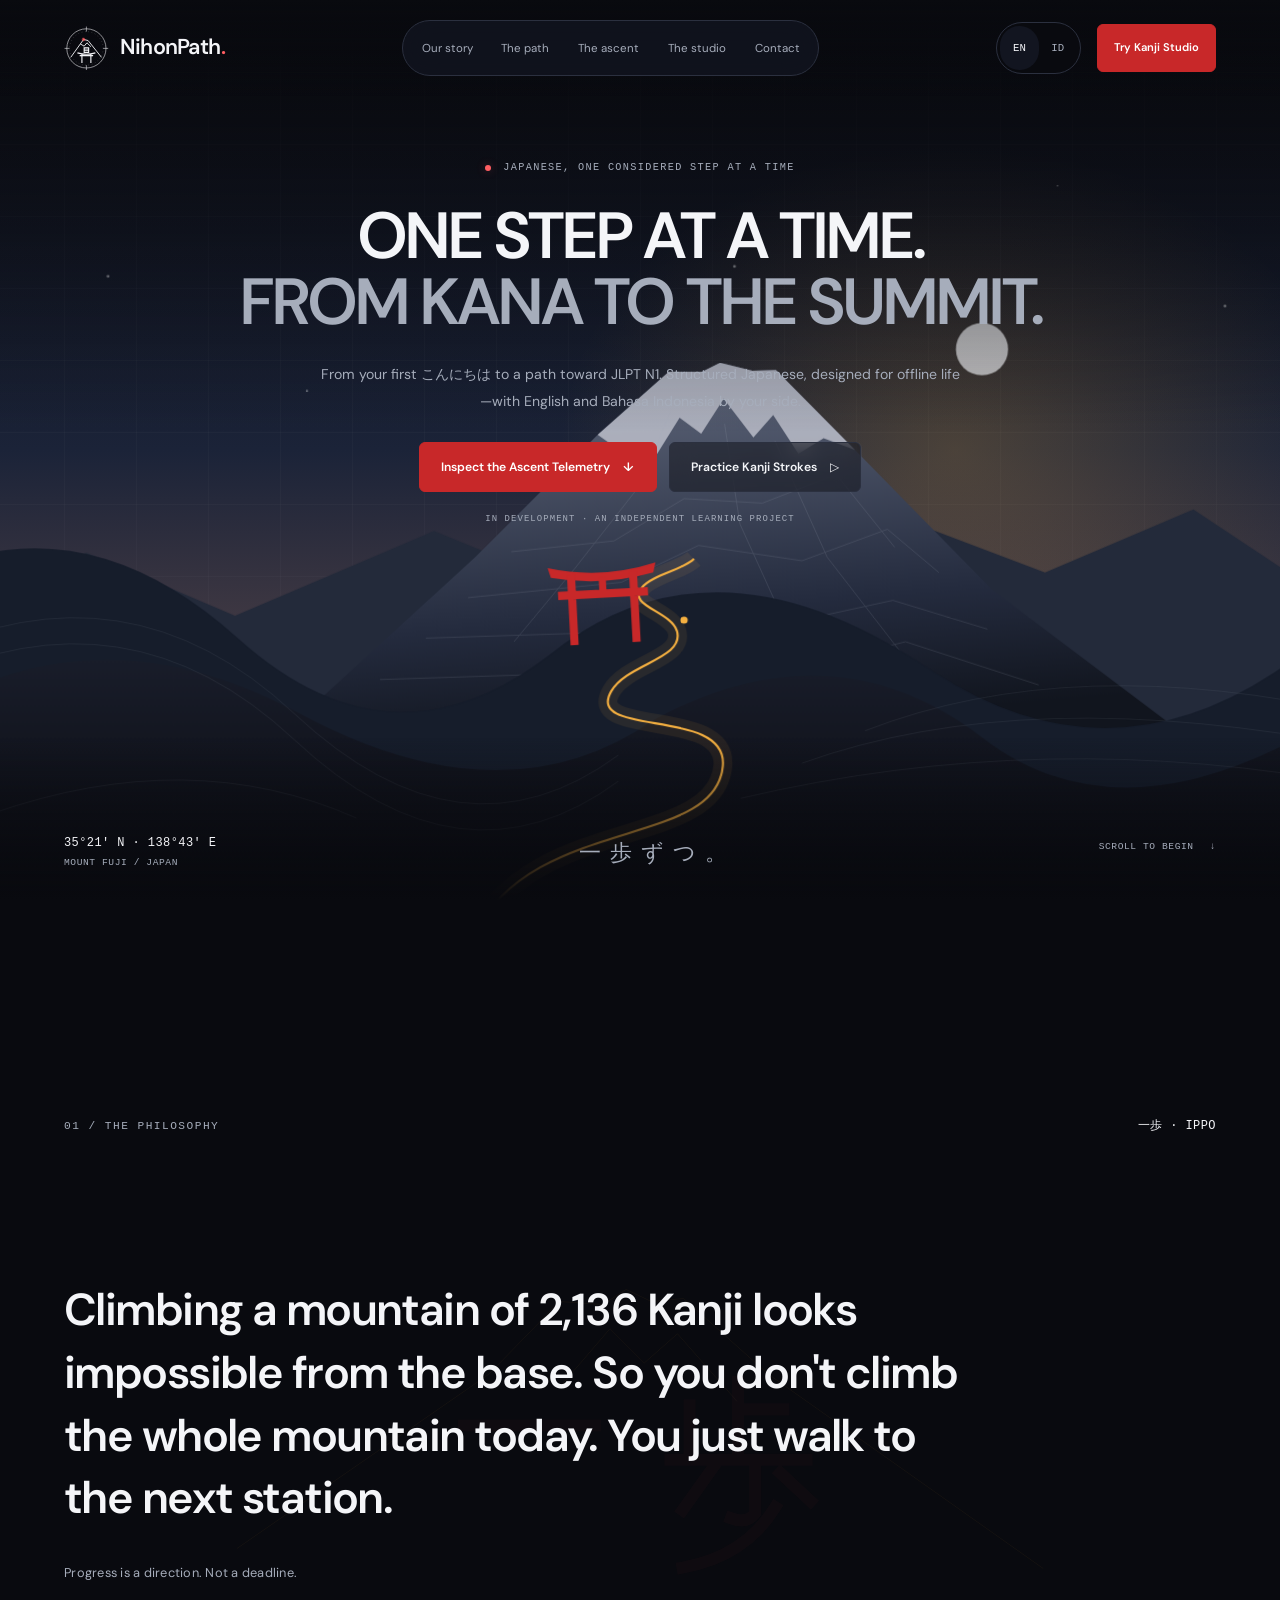
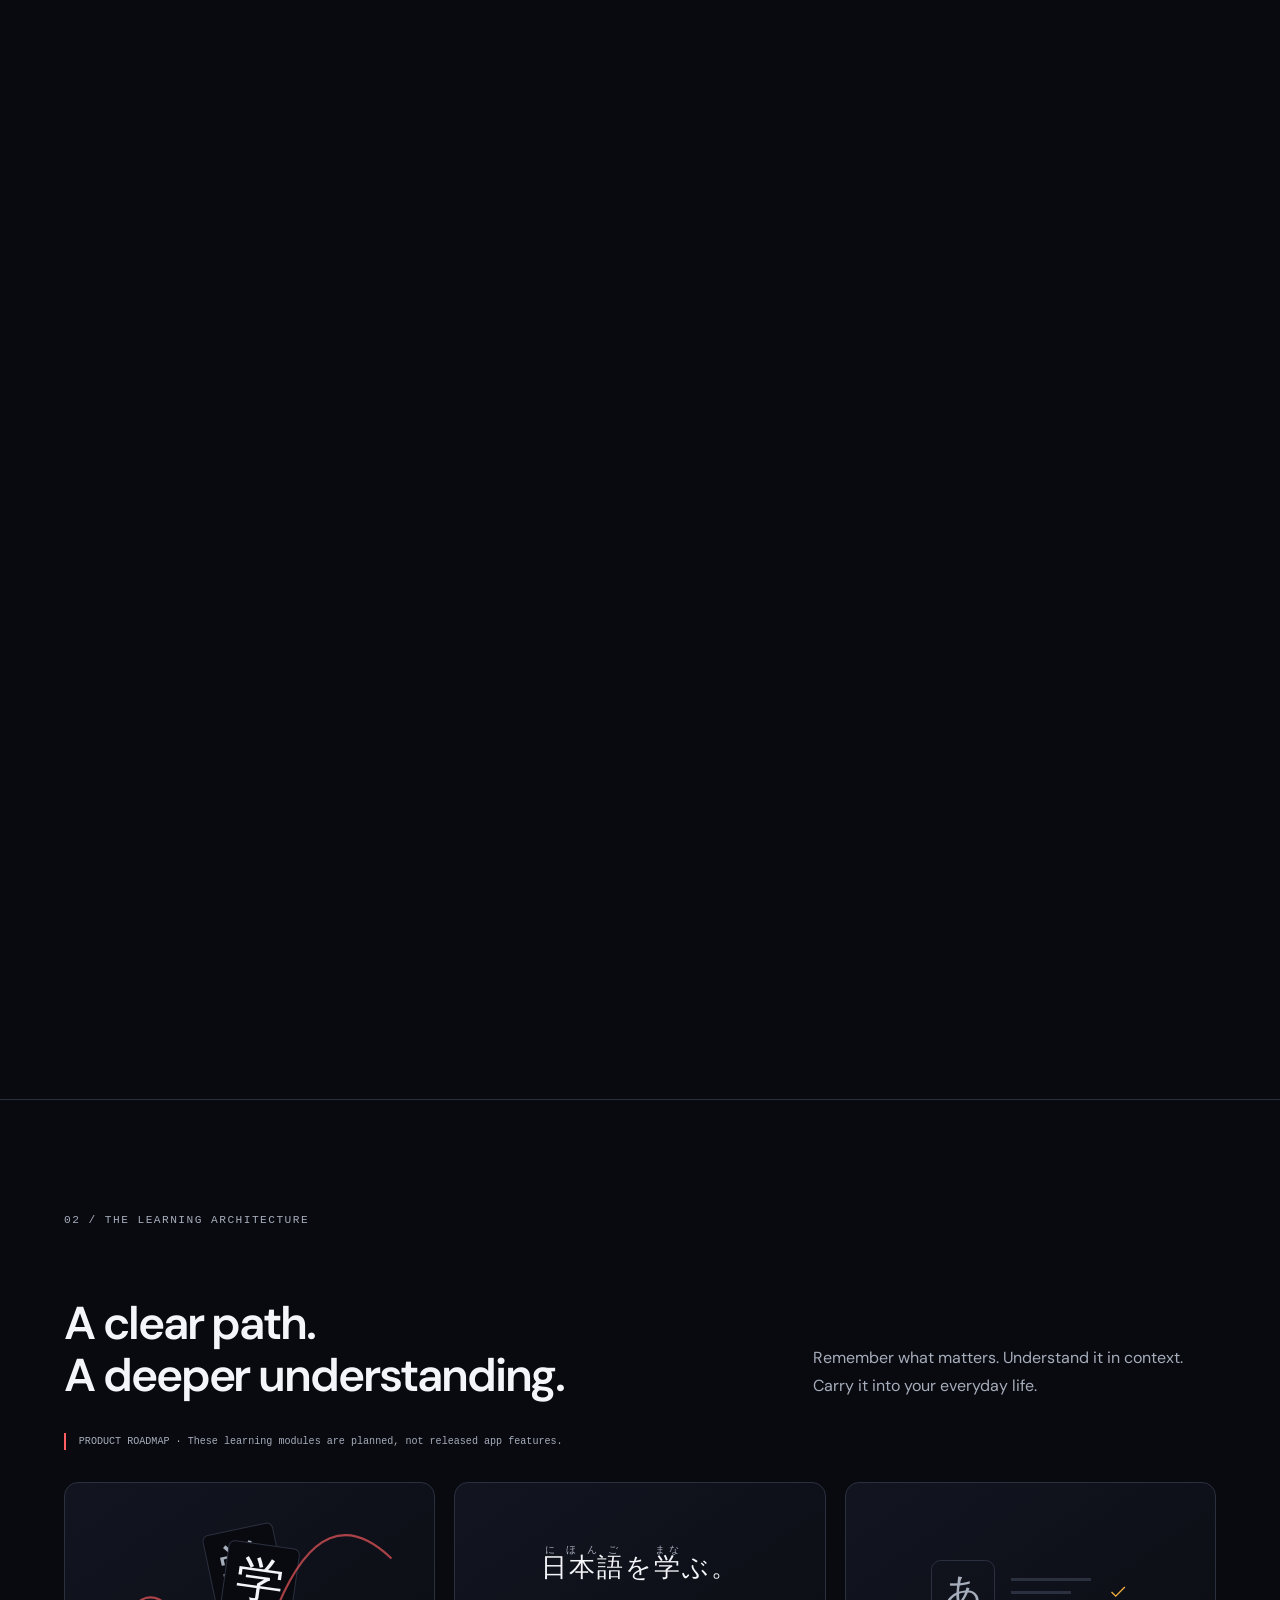
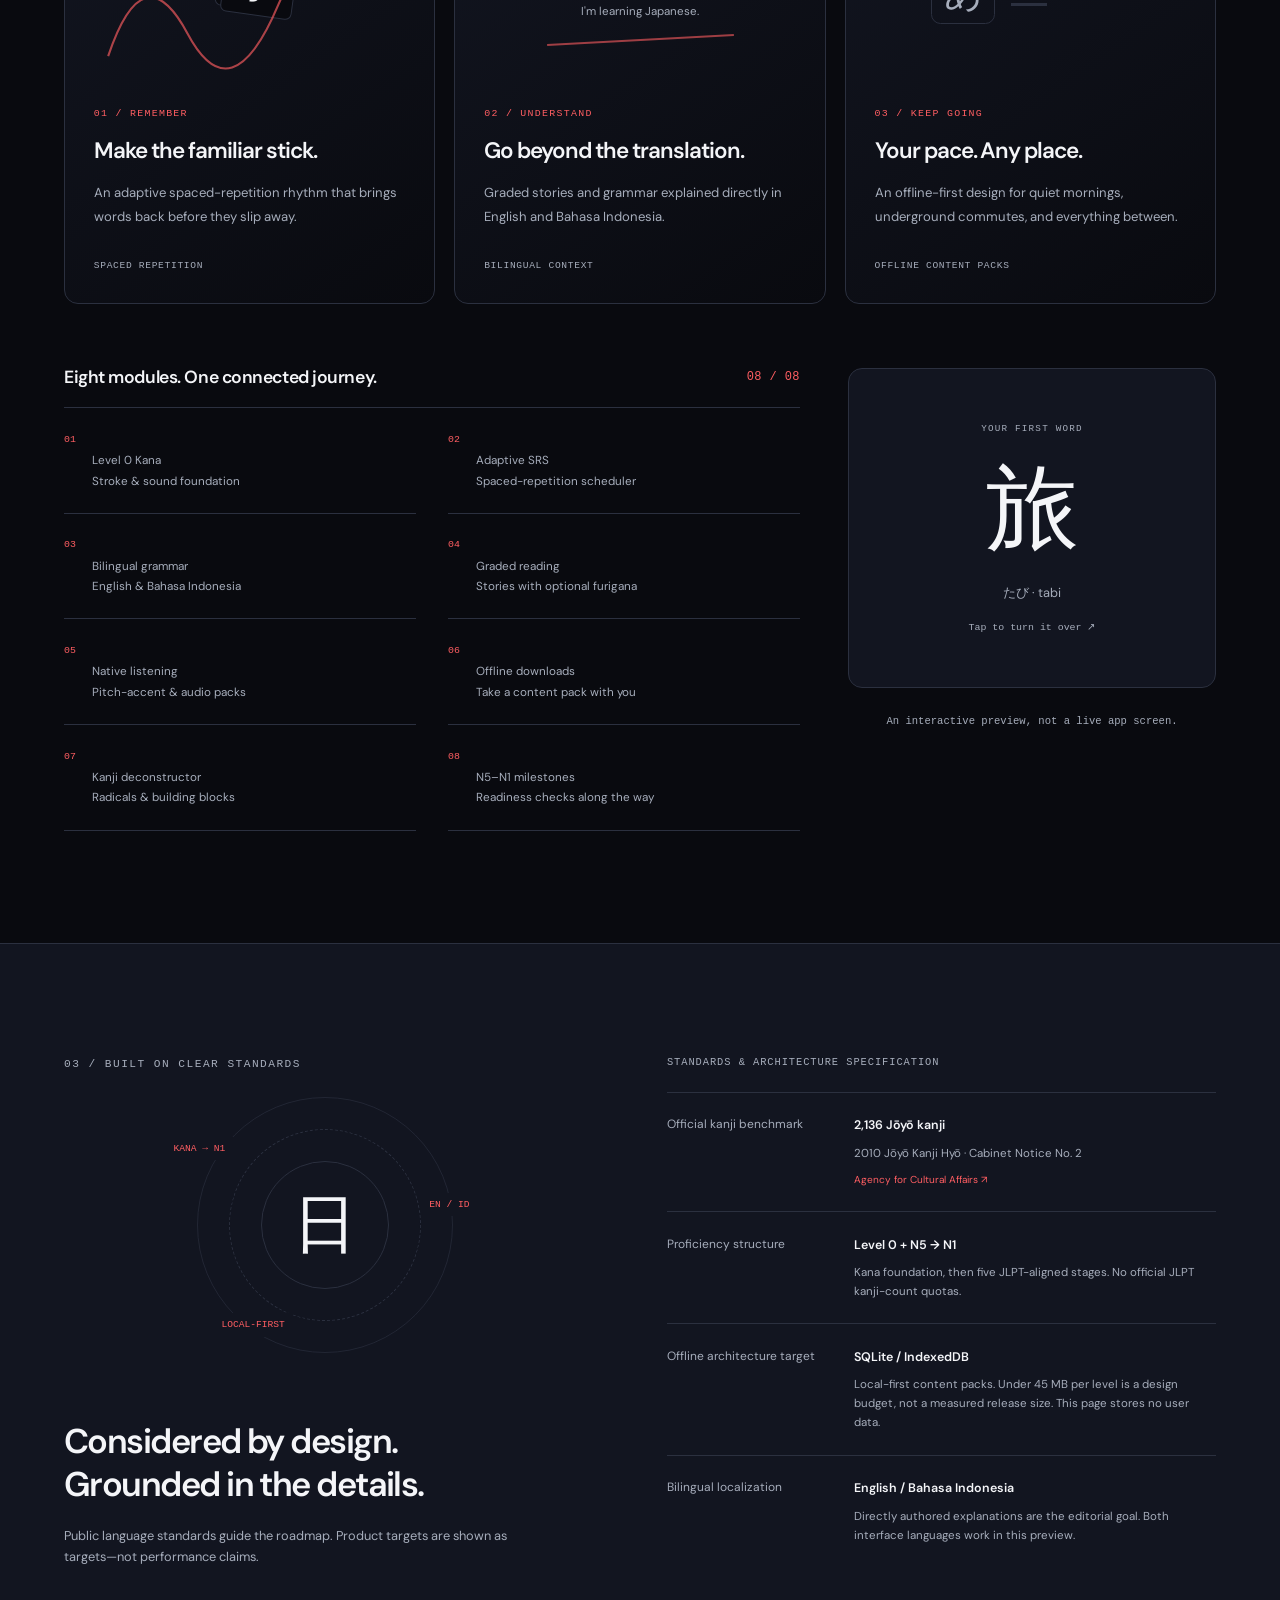
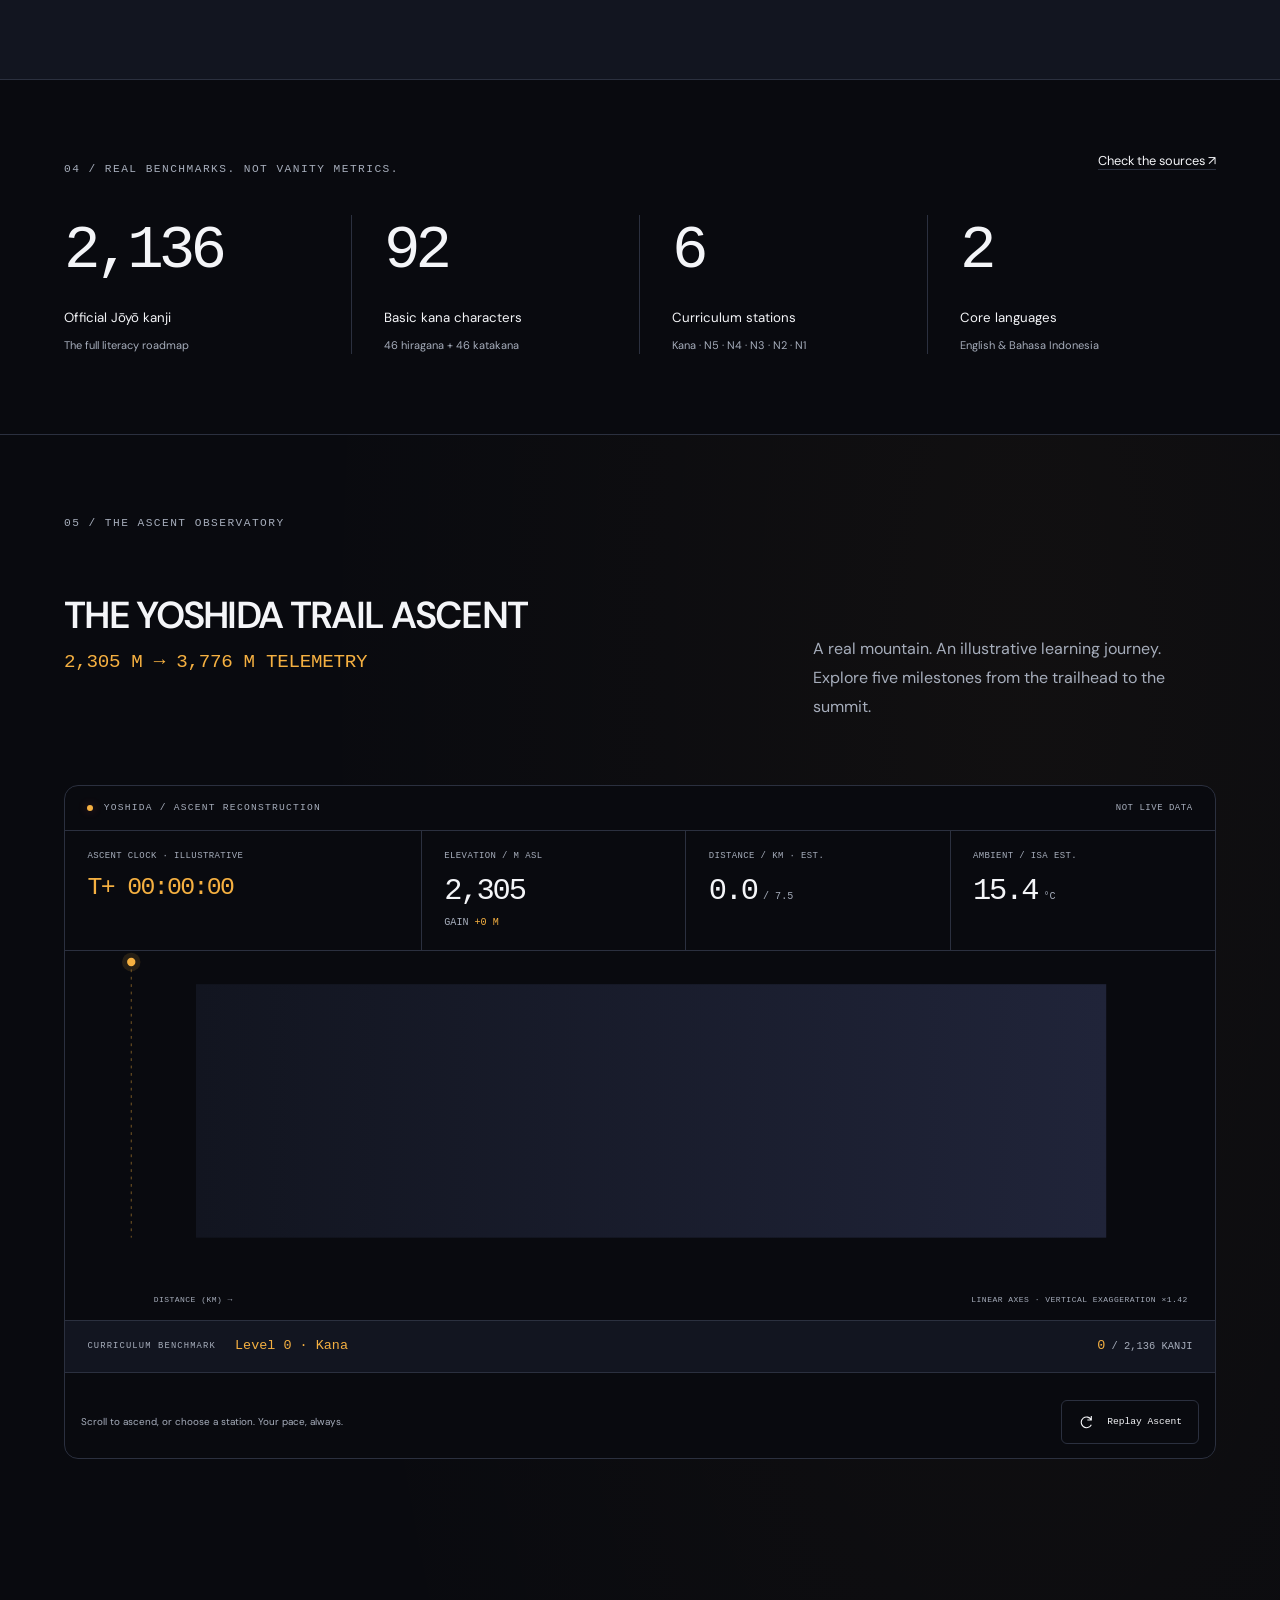
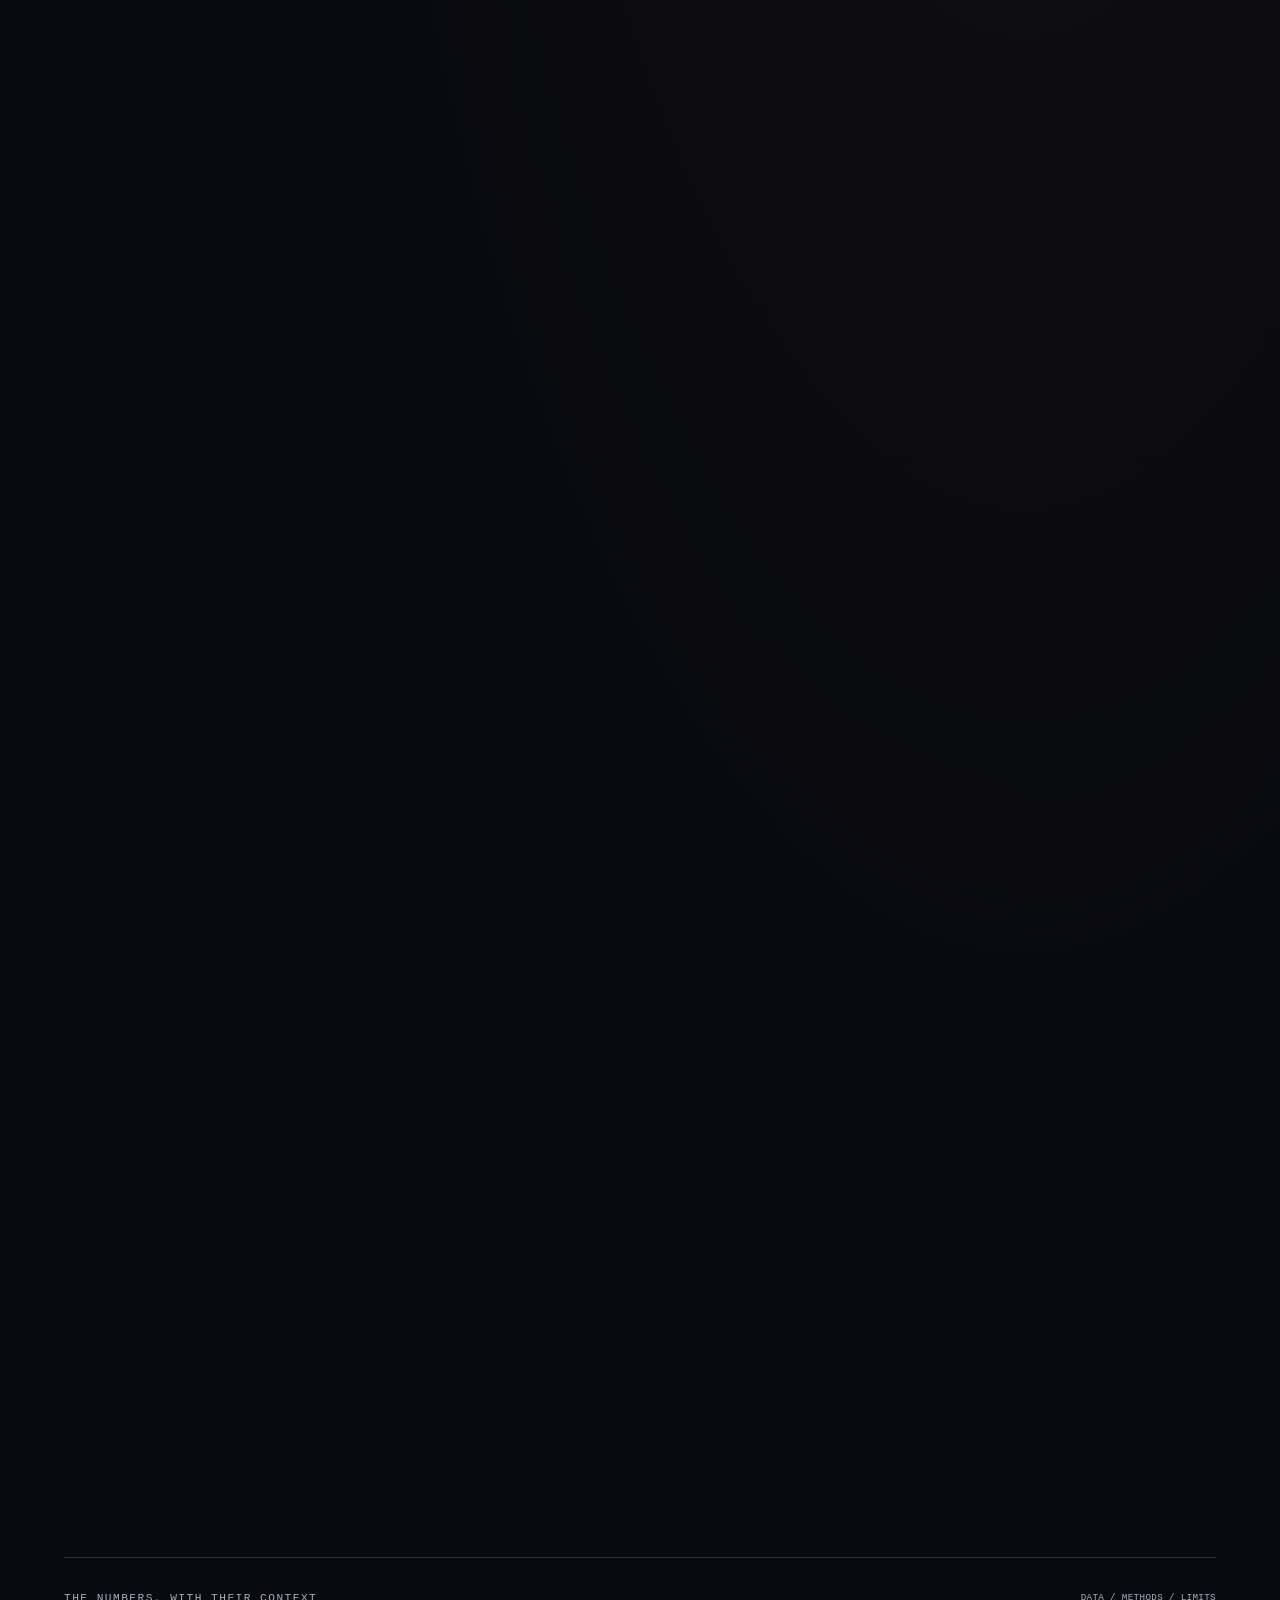
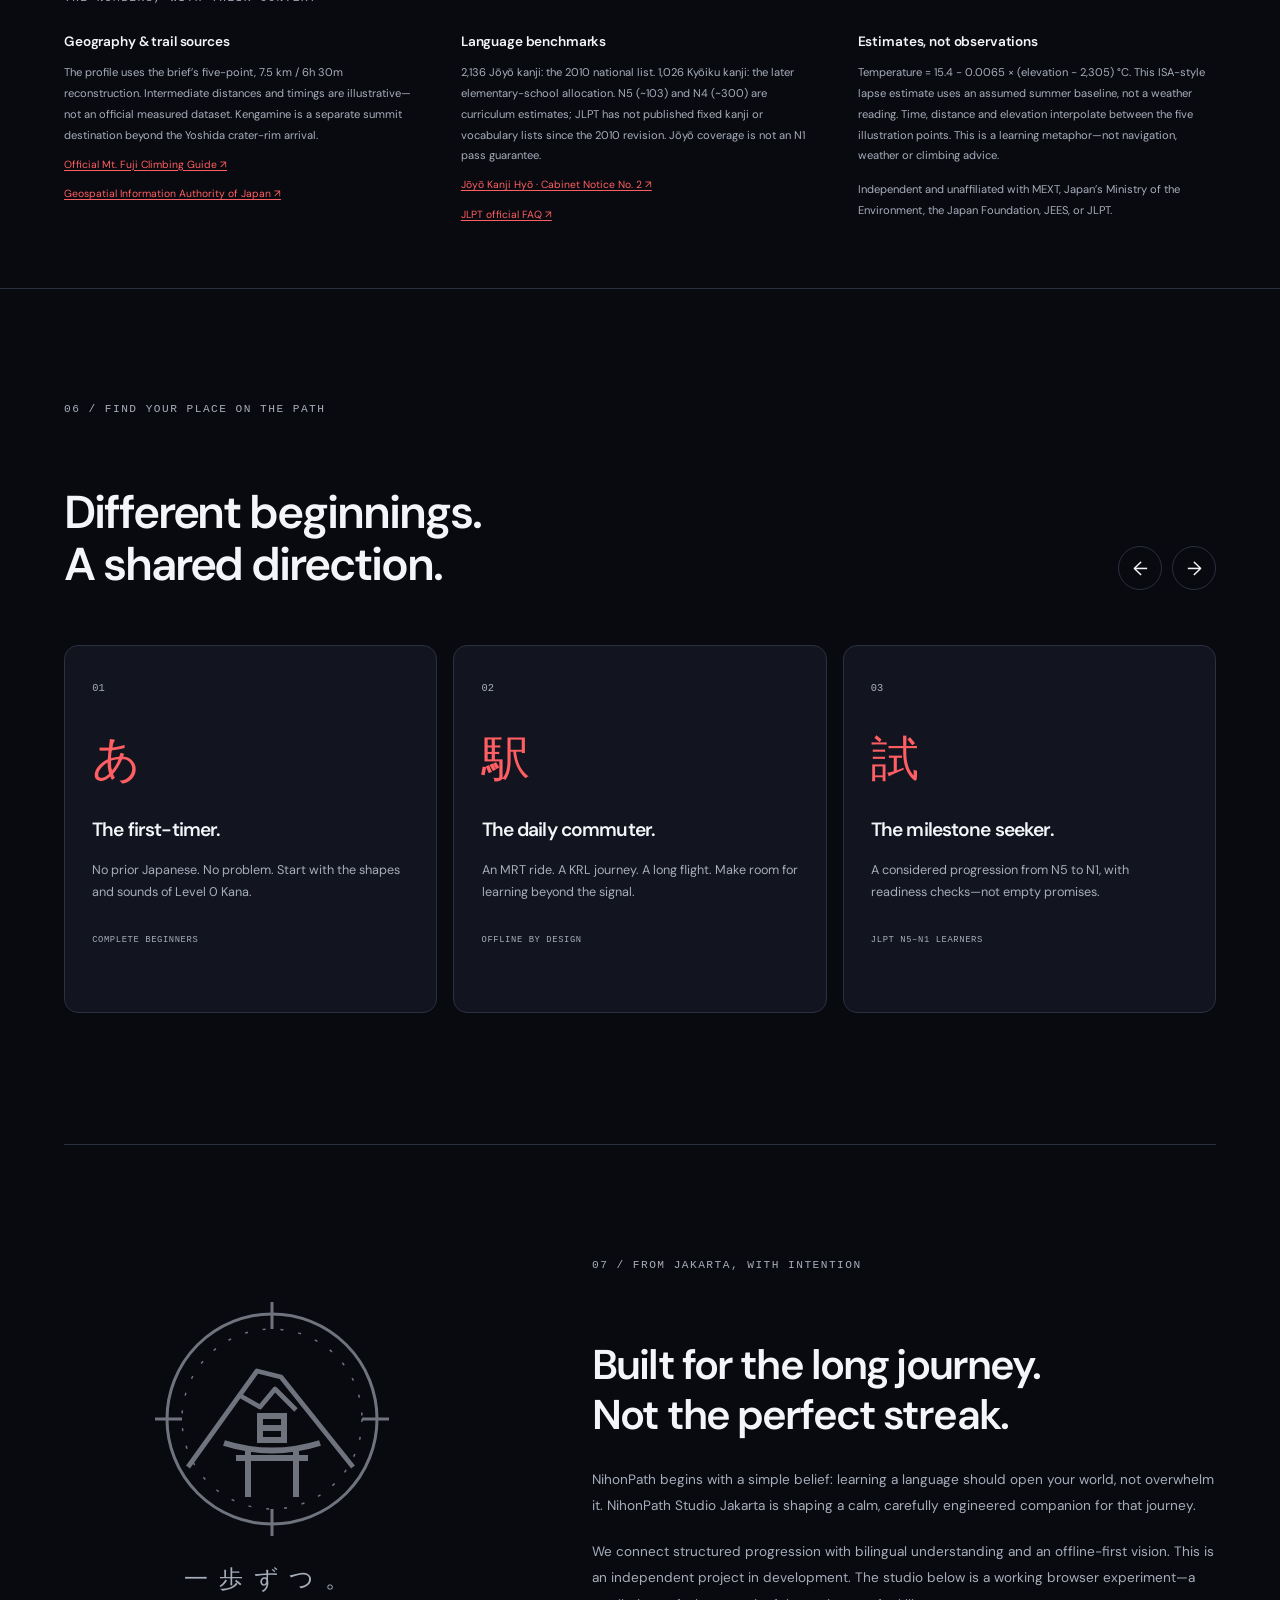
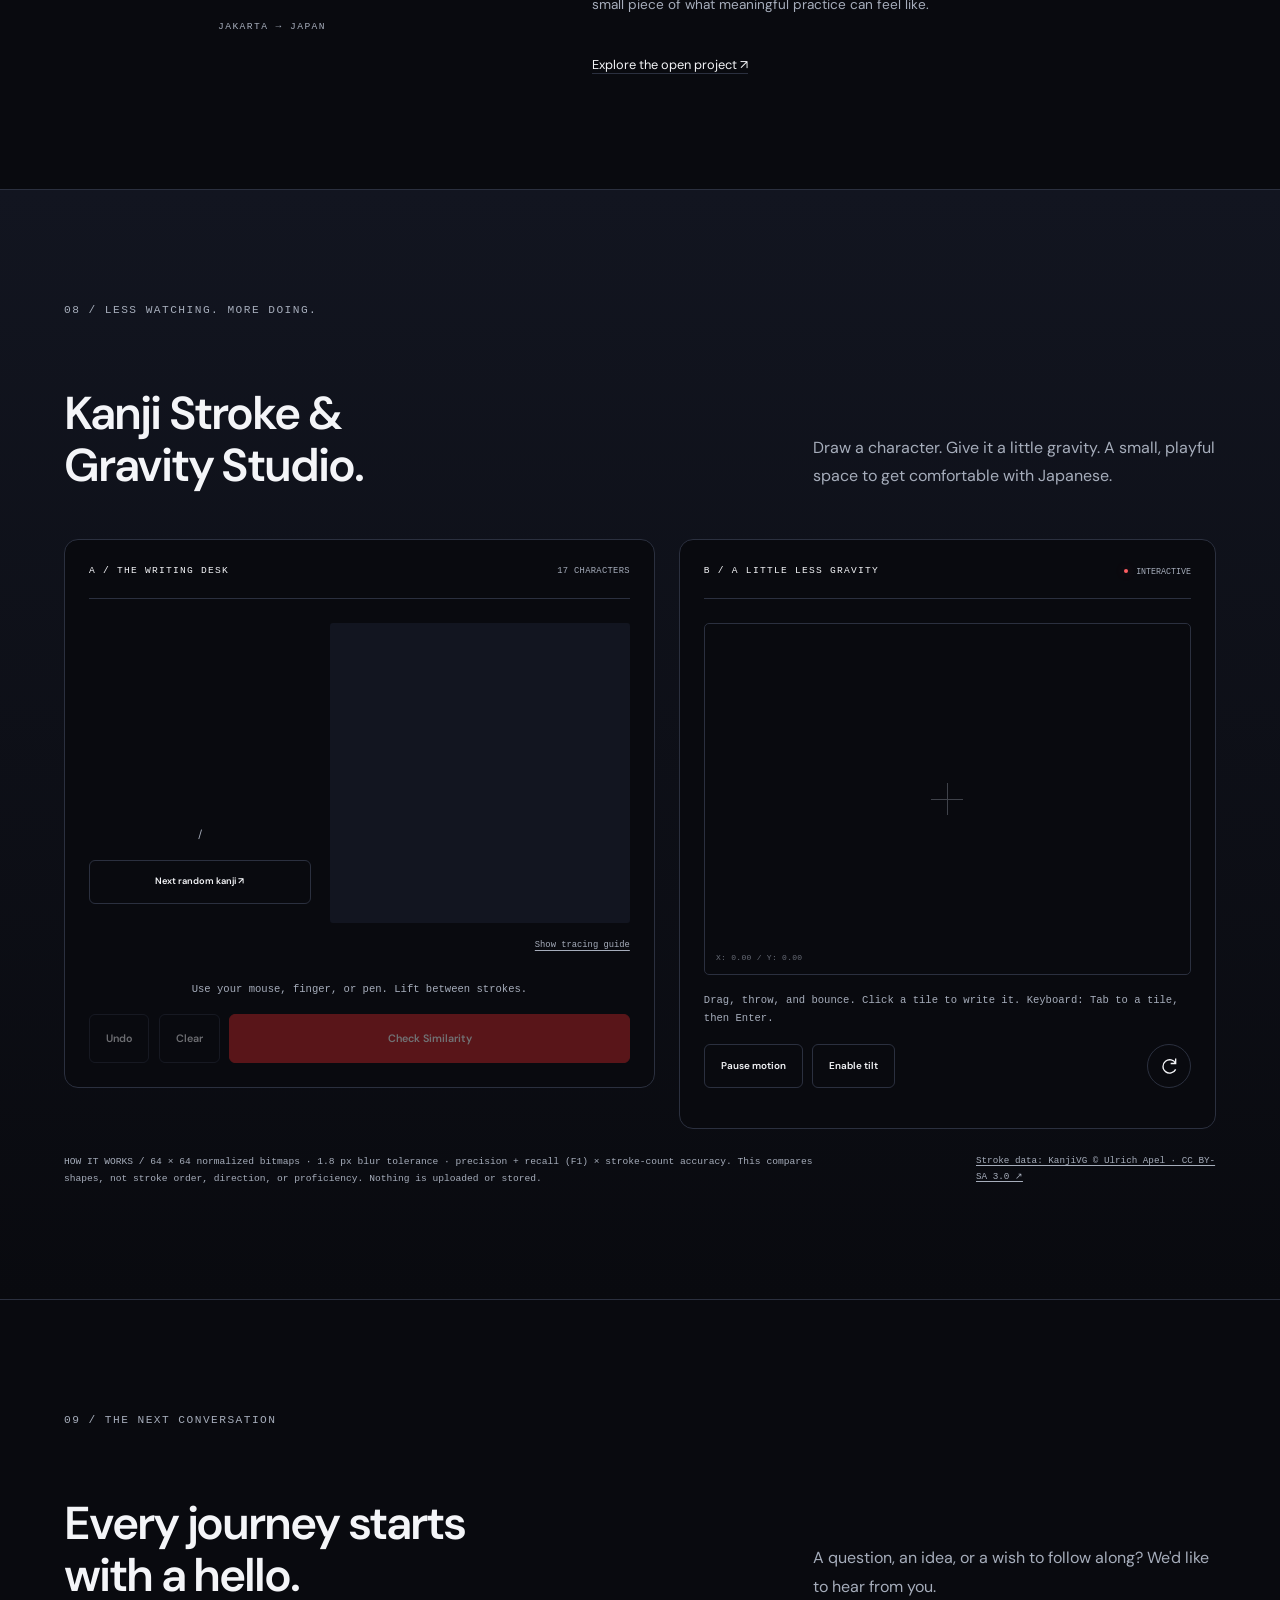
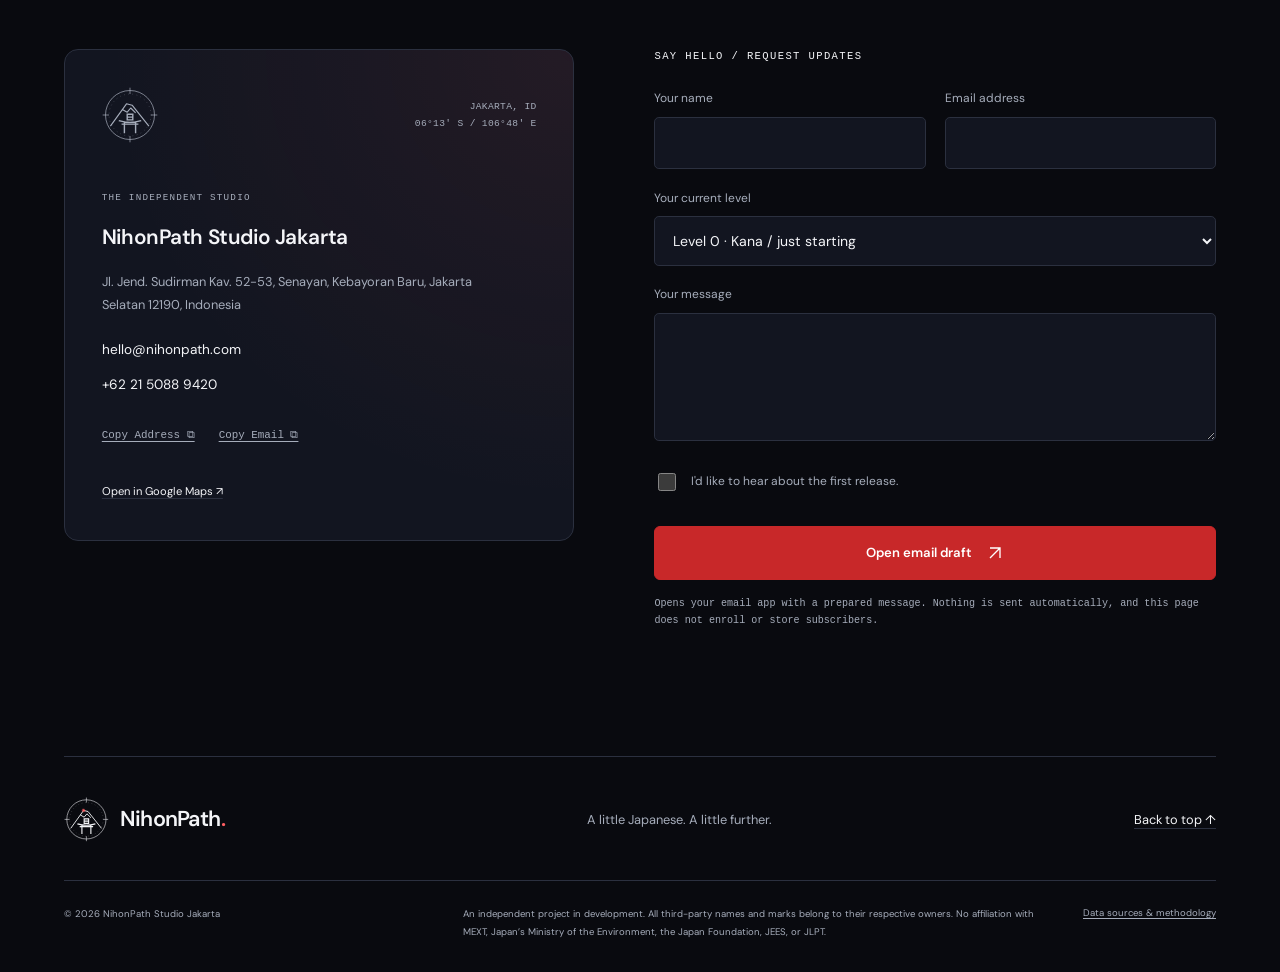
==== commit f0334725: "fix(ci): format landing files and ignore js assets in eslint" ====
--- a/apps/landing/web/index.html
+++ b/apps/landing/web/index.html
@@ -4,9 +4,15 @@
     <meta charset="utf-8" />
     <meta name="viewport" content="width=device-width, initial-scale=1" />
     <meta name="theme-color" content="#090A0F" />
-    <meta name="description" content="NihonPath — an independent Japanese-learning project. Explore a bilingual path from kana to N1, an illustrative Mount Fuji ascent, and a working kanji studio." />
+    <meta
+      name="description"
+      content="NihonPath — an independent Japanese-learning project. Explore a bilingual path from kana to N1, an illustrative Mount Fuji ascent, and a working kanji studio."
+    />
     <meta property="og:title" content="NihonPath — One step at a time" />
-    <meta property="og:description" content="A considered path to Japanese. English and Bahasa Indonesia. Explore the ascent and try the Kanji Stroke & Gravity Studio." />
+    <meta
+      property="og:description"
+      content="A considered path to Japanese. English and Bahasa Indonesia. Explore the ascent and try the Kanji Stroke & Gravity Studio."
+    />
     <meta property="og:type" content="website" />
     <title>NihonPath — One step at a time</title>
     <link rel="icon" type="image/svg+xml" href="assets/favicon.svg" />
@@ -15,30 +21,71 @@
     <script type="module" src="script.js"></script>
   </head>
   <body>
-    <a class="skip-link" href="#main" data-en="Skip to content" data-id="Langsung ke konten">Skip to content</a>
+    <a class="skip-link" href="#main" data-en="Skip to content" data-id="Langsung ke konten"
+      >Skip to content</a
+    >
     <svg class="svg-library" xmlns="http://www.w3.org/2000/svg" aria-hidden="true">
       <defs>
         <symbol id="logo-emblem" viewBox="0 0 80 80">
           <circle cx="40" cy="40" r="35" fill="none" stroke="currentColor" stroke-width="1" />
-          <circle cx="40" cy="40" r="30" fill="none" stroke="currentColor" stroke-width=".5" stroke-dasharray="1 5" />
+          <circle
+            cx="40"
+            cy="40"
+            r="30"
+            fill="none"
+            stroke="currentColor"
+            stroke-width=".5"
+            stroke-dasharray="1 5"
+          />
           <path d="M40 1v9m0 60v9M1 40h9m60 0h9" fill="none" stroke="currentColor" />
-          <path d="m12 56 23-32 8 2 24 30M29 32l7 4 5-6 7 7" fill="none" stroke="currentColor" stroke-width="1.6" stroke-linejoin="round" />
-          <path d="M24 48q16 5 32 0M28 53h24M32 49v17m16-17v17M36 39h8v8h-8zm0 4h8" fill="none" stroke="currentColor" stroke-width="2" />
+          <path
+            d="m12 56 23-32 8 2 24 30M29 32l7 4 5-6 7 7"
+            fill="none"
+            stroke="currentColor"
+            stroke-width="1.6"
+            stroke-linejoin="round"
+          />
+          <path
+            d="M24 48q16 5 32 0M28 53h24M32 49v17m16-17v17M36 39h8v8h-8zm0 4h8"
+            fill="none"
+            stroke="currentColor"
+            stroke-width="2"
+          />
         </symbol>
         <symbol id="arrow" viewBox="0 0 24 24"><path d="M4 12h15m-6-6 6 6-6 6" /></symbol>
         <symbol id="arrow-up" viewBox="0 0 24 24"><path d="M6 18 18 6M6 6h12v12" /></symbol>
         <symbol id="repeat" viewBox="0 0 24 24"><path d="M20 9a8 8 0 1 0 0 7M20 3v6h-6" /></symbol>
-        <symbol id="grid-icon" viewBox="0 0 24 24"><path d="M4 4h16v16H4zM12 4v16M4 12h16" /></symbol>
+        <symbol id="grid-icon" viewBox="0 0 24 24">
+          <path d="M4 4h16v16H4zM12 4v16M4 12h16" />
+        </symbol>
       </defs>
     </svg>
 
     <header class="site-header" id="top" data-block="01">
       <div class="header-inner wrap">
-        <a href="#main" class="brand" data-en-aria="NihonPath home" data-id-aria="Beranda NihonPath" aria-label="NihonPath home">
-          <svg class="brand-emblem" viewBox="0 0 80 80" aria-hidden="true"><use href="#logo-emblem" /><circle class="logo-beacon" r="2.6" cx="0" cy="0" /></svg>
-          <span class="brand-inline" aria-label="NihonPath"><span aria-hidden="true" class="brand-kanji">日</span><span aria-hidden="true">NihonPath</span><span aria-hidden="true" class="brand-dot">.</span></span>
+        <a
+          href="#main"
+          class="brand"
+          data-en-aria="NihonPath home"
+          data-id-aria="Beranda NihonPath"
+          aria-label="NihonPath home"
+        >
+          <svg class="brand-emblem" viewBox="0 0 80 80" aria-hidden="true">
+            <use href="#logo-emblem" />
+            <circle class="logo-beacon" r="2.6" cx="0" cy="0" />
+          </svg>
+          <span class="brand-inline" aria-label="NihonPath"
+            ><span aria-hidden="true" class="brand-kanji">日</span
+            ><span aria-hidden="true">NihonPath</span
+            ><span aria-hidden="true" class="brand-dot">.</span></span
+          >
         </a>
-        <nav class="desktop-nav glass" data-en-aria="Main navigation" data-id-aria="Navigasi utama" aria-label="Main navigation">
+        <nav
+          class="desktop-nav glass"
+          data-en-aria="Main navigation"
+          data-id-aria="Navigasi utama"
+          aria-label="Main navigation"
+        >
           <a href="#story" data-en="Our story" data-id="Cerita kami">Our story</a>
           <a href="#product" data-en="The path" data-id="Jalur belajar">The path</a>
           <a href="#signature" data-en="The ascent" data-id="Pendakian">The ascent</a>
@@ -47,26 +94,106 @@
           <span class="nav-indicator" aria-hidden="true"></span>
         </nav>
         <div class="header-actions">
-          <div class="language-switch" role="group" data-en-aria="Page language" data-id-aria="Bahasa halaman" aria-label="Page language">
+          <div
+            class="language-switch"
+            role="group"
+            data-en-aria="Page language"
+            data-id-aria="Bahasa halaman"
+            aria-label="Page language"
+          >
             <span class="language-indicator" aria-hidden="true"></span>
-            <button type="button" data-language="en" aria-pressed="true" lang="en" data-en-aria="Switch to English" data-id-aria="Ganti ke bahasa Inggris" aria-label="Switch to English">EN</button>
-            <button type="button" data-language="id" aria-pressed="false" lang="id" data-en-aria="Switch to Bahasa Indonesia" data-id-aria="Ganti ke Bahasa Indonesia" aria-label="Switch to Bahasa Indonesia">ID</button>
-          </div>
-          <a href="#play" class="button button-primary header-cta" data-en="Try Kanji Studio" data-id="Coba Studio Kanji">Try Kanji Studio</a>
-          <button class="menu-toggle icon-button" type="button" aria-expanded="false" aria-controls="mobile-menu" aria-label="Open navigation"><span></span><span></span></button>
+            <button
+              type="button"
+              data-language="en"
+              aria-pressed="true"
+              lang="en"
+              data-en-aria="Switch to English"
+              data-id-aria="Ganti ke bahasa Inggris"
+              aria-label="Switch to English"
+            >
+              EN
+            </button>
+            <button
+              type="button"
+              data-language="id"
+              aria-pressed="false"
+              lang="id"
+              data-en-aria="Switch to Bahasa Indonesia"
+              data-id-aria="Ganti ke Bahasa Indonesia"
+              aria-label="Switch to Bahasa Indonesia"
+            >
+              ID
+            </button>
+          </div>
+          <a
+            href="#play"
+            class="button button-primary header-cta"
+            data-en="Try Kanji Studio"
+            data-id="Coba Studio Kanji"
+            >Try Kanji Studio</a
+          >
+          <button
+            class="menu-toggle icon-button"
+            type="button"
+            aria-expanded="false"
+            aria-controls="mobile-menu"
+            aria-label="Open navigation"
+          >
+            <span></span><span></span>
+          </button>
         </div>
       </div>
     </header>
     <dialog id="mobile-menu" class="mobile-menu glass" aria-labelledby="mobile-menu-title">
-      <div class="sheet-heading"><p id="mobile-menu-title" class="eyebrow" data-en="CHOOSE YOUR NEXT STEP" data-id="PILIH LANGKAH BERIKUTNYA">CHOOSE YOUR NEXT STEP</p><button id="menu-close" class="icon-button" type="button" data-en-aria="Close navigation" data-id-aria="Tutup navigasi" aria-label="Close navigation">×</button></div>
-      <nav data-en-aria="Mobile navigation" data-id-aria="Navigasi seluler" aria-label="Mobile navigation">
-        <a href="#story"><span>01</span><span data-en="Our story" data-id="Cerita kami">Our story</span></a>
-        <a href="#product"><span>02</span><span data-en="The learning path" data-id="Jalur belajar">The learning path</span></a>
-        <a href="#signature"><span>03</span><span data-en="The ascent" data-id="Pendakian">The ascent</span></a>
-        <a href="#play"><span>04</span><span data-en="Kanji Studio" data-id="Studio Kanji">Kanji Studio</span></a>
-        <a href="#contact"><span>05</span><span data-en="Get in touch" data-id="Hubungi kami">Get in touch</span></a>
+      <div class="sheet-heading">
+        <p
+          id="mobile-menu-title"
+          class="eyebrow"
+          data-en="CHOOSE YOUR NEXT STEP"
+          data-id="PILIH LANGKAH BERIKUTNYA"
+        >
+          CHOOSE YOUR NEXT STEP
+        </p>
+        <button
+          id="menu-close"
+          class="icon-button"
+          type="button"
+          data-en-aria="Close navigation"
+          data-id-aria="Tutup navigasi"
+          aria-label="Close navigation"
+        >
+          ×
+        </button>
+      </div>
+      <nav
+        data-en-aria="Mobile navigation"
+        data-id-aria="Navigasi seluler"
+        aria-label="Mobile navigation"
+      >
+        <a href="#story"
+          ><span>01</span><span data-en="Our story" data-id="Cerita kami">Our story</span></a
+        >
+        <a href="#product"
+          ><span>02</span
+          ><span data-en="The learning path" data-id="Jalur belajar">The learning path</span></a
+        >
+        <a href="#signature"
+          ><span>03</span><span data-en="The ascent" data-id="Pendakian">The ascent</span></a
+        >
+        <a href="#play"
+          ><span>04</span><span data-en="Kanji Studio" data-id="Studio Kanji">Kanji Studio</span></a
+        >
+        <a href="#contact"
+          ><span>05</span><span data-en="Get in touch" data-id="Hubungi kami">Get in touch</span></a
+        >
       </nav>
-      <p class="sheet-foot" data-en="A little Japanese. A little further." data-id="Sedikit bahasa Jepang. Selangkah lebih jauh.">A little Japanese. A little further.</p>
+      <p
+        class="sheet-foot"
+        data-en="A little Japanese. A little further."
+        data-id="Sedikit bahasa Jepang. Selangkah lebih jauh."
+      >
+        A little Japanese. A little further.
+      </p>
     </dialog>
 
     <main id="main">
@@ -74,145 +201,1571 @@
         <div class="hero-panorama" aria-hidden="true">
           <svg id="fuji-panorama" viewBox="0 0 1600 1000" preserveAspectRatio="xMidYMax slice">
             <defs>
-              <linearGradient id="night-sky" x2="0" y2="1"><stop stop-color="#090A0F"/><stop offset=".5" stop-color="#1b2338"/><stop offset="1" stop-color="#775953"/></linearGradient>
-              <linearGradient id="fuji-slope" x2=".2" y2="1"><stop stop-color="#687084"/><stop offset=".7" stop-color="#242b3e"/><stop offset="1" stop-color="#11151e"/></linearGradient>
-              <linearGradient id="front-slope" x2="0" y2="1"><stop stop-color="#191d2a"/><stop offset="1" stop-color="#090A0F"/></linearGradient>
-              <radialGradient id="dawn-glow"><stop stop-color="#F5B041" stop-opacity=".22"/><stop offset="1" stop-color="#F5B041" stop-opacity="0"/></radialGradient>
-              <pattern id="map-grid" width="80" height="80" patternUnits="userSpaceOnUse"><path d="M80 0H0v80" fill="none" stroke="#A6ADBB" stroke-opacity=".08"/></pattern>
+              <linearGradient id="night-sky" x2="0" y2="1">
+                <stop stop-color="#090A0F" />
+                <stop offset=".5" stop-color="#1b2338" />
+                <stop offset="1" stop-color="#775953" />
+              </linearGradient>
+              <linearGradient id="fuji-slope" x2=".2" y2="1">
+                <stop stop-color="#687084" />
+                <stop offset=".7" stop-color="#242b3e" />
+                <stop offset="1" stop-color="#11151e" />
+              </linearGradient>
+              <linearGradient id="front-slope" x2="0" y2="1">
+                <stop stop-color="#191d2a" />
+                <stop offset="1" stop-color="#090A0F" />
+              </linearGradient>
+              <radialGradient id="dawn-glow">
+                <stop stop-color="#F5B041" stop-opacity=".22" />
+                <stop offset="1" stop-color="#F5B041" stop-opacity="0" />
+              </radialGradient>
+              <pattern id="map-grid" width="80" height="80" patternUnits="userSpaceOnUse">
+                <path d="M80 0H0v80" fill="none" stroke="#A6ADBB" stroke-opacity=".08" />
+              </pattern>
             </defs>
-            <rect width="1600" height="1000" fill="url(#night-sky)"/>
-            <rect width="1600" height="1000" fill="url(#map-grid)"/>
-            <ellipse cx="1150" cy="500" rx="440" ry="340" fill="url(#dawn-glow)"/>
+            <rect width="1600" height="1000" fill="url(#night-sky)" />
+            <rect width="1600" height="1000" fill="url(#map-grid)" />
+            <ellipse cx="1150" cy="500" rx="440" ry="340" fill="url(#dawn-glow)" />
             <g class="panorama-far">
-              <circle cx="1180" cy="388" r="29" fill="#F4F5F8" opacity=".72"/>
-              <g fill="#F4F5F8" opacity=".55"><circle cx="209" cy="307" r="1.5"/><circle cx="430" cy="434" r="1"/><circle cx="905" cy="296" r="1.6"/><circle cx="1264" cy="206" r="1"/><circle cx="1450" cy="340" r="1.5"/><circle cx="627" cy="330" r="1"/></g>
-              <path d="M0 705 185 614 350 684 571 590 780 675 1023 550 1250 636 1415 566 1600 689V1000H0Z" fill="#232a3a"/>
-              <path d="M405 813 618 618 753 483 832 413 869 413 889 403 925 412 951 411 1039 500 1191 655 1430 835Z" fill="url(#fuji-slope)"/>
-              <path d="m753 483 79-70h37l20-10 36 9 26-1 88 89-35-13-28 17-28-43-22 25-33-43-25 39-24-18-28 45-35-6Z" fill="#C2C5D0" opacity=".8"/>
-              <g fill="none" stroke="#A6ADBB" stroke-width="1" opacity=".17"><path d="m657 613 114-12 78-47 87 5 82-32 65 81"/><path d="m609 664 170-17 86-41 115 17 95-35 57 48"/><path d="m562 709 189-6 117-33 121 17 92-20 105 32"/><path d="m511 755 218-7 158-26 124 12 84-21 148 48"/><path d="m834 457-34 82-72 92-68 82M894 471l17 111 68 150M950 490l58 129 82 106"/></g>
+              <circle cx="1180" cy="388" r="29" fill="#F4F5F8" opacity=".72" />
+              <g fill="#F4F5F8" opacity=".55">
+                <circle cx="209" cy="307" r="1.5" />
+                <circle cx="430" cy="434" r="1" />
+                <circle cx="905" cy="296" r="1.6" />
+                <circle cx="1264" cy="206" r="1" />
+                <circle cx="1450" cy="340" r="1.5" />
+                <circle cx="627" cy="330" r="1" />
+              </g>
+              <path
+                d="M0 705 185 614 350 684 571 590 780 675 1023 550 1250 636 1415 566 1600 689V1000H0Z"
+                fill="#232a3a"
+              />
+              <path
+                d="M405 813 618 618 753 483 832 413 869 413 889 403 925 412 951 411 1039 500 1191 655 1430 835Z"
+                fill="url(#fuji-slope)"
+              />
+              <path
+                d="m753 483 79-70h37l20-10 36 9 26-1 88 89-35-13-28 17-28-43-22 25-33-43-25 39-24-18-28 45-35-6Z"
+                fill="#C2C5D0"
+                opacity=".8"
+              />
+              <g fill="none" stroke="#A6ADBB" stroke-width="1" opacity=".17">
+                <path d="m657 613 114-12 78-47 87 5 82-32 65 81" />
+                <path d="m609 664 170-17 86-41 115 17 95-35 57 48" />
+                <path d="m562 709 189-6 117-33 121 17 92-20 105 32" />
+                <path d="m511 755 218-7 158-26 124 12 84-21 148 48" />
+                <path d="m834 457-34 82-72 92-68 82M894 471l17 111 68 150M950 490l58 129 82 106" />
+              </g>
             </g>
             <g class="panorama-mid">
-              <path d="M0 639q182-84 353 70t346 19q182-147 422 15t479-74v331H0Z" fill="#161d2b"/>
-              <path d="M0 797q195-126 422-4t393 7q199-108 366 20t419-42v222H0Z" fill="url(#front-slope)"/>
-              <g fill="none" stroke="#A6ADBB" stroke-opacity=".11"><path d="M0 729q230-110 416 64t360 46M0 758q230-110 416 64t360 46M1050 812q231-90 550-18M980 848q250-90 620-18M912 887q340-80 688-14M80 904q220-77 405 5"/></g>
-              <path d="M615 1040c64-135 269-96 277-189 6-66-154-31-124-83 18-31 82-36 73-67-7-22-56-28-39-48 11-14 46-20 58-32" fill="none" stroke="#F5B041" stroke-width="21" opacity=".08"/>
-              <path class="hero-trail" d="M615 1040c64-135 269-96 277-189 6-66-154-31-124-83 18-31 82-36 73-67-7-22-56-28-39-48 11-14 46-20 58-32" fill="none" stroke="#F5B041" stroke-width="2.4"/>
-              <g transform="translate(760 681) rotate(-3)" fill="#C82829"><path d="M-60-53q60 16 120 0l-3 11q-57 13-114 0Z"/><path d="M-50-26H50v9H-50zM-39-45h9v79h-9zM30-45h9v79h-9zM-4-40h8v19h-8z"/></g>
-              <circle cx="849" cy="689" r="4" fill="#F5B041"/>
+              <path d="M0 639q182-84 353 70t346 19q182-147 422 15t479-74v331H0Z" fill="#161d2b" />
+              <path
+                d="M0 797q195-126 422-4t393 7q199-108 366 20t419-42v222H0Z"
+                fill="url(#front-slope)"
+              />
+              <g fill="none" stroke="#A6ADBB" stroke-opacity=".11">
+                <path
+                  d="M0 729q230-110 416 64t360 46M0 758q230-110 416 64t360 46M1050 812q231-90 550-18M980 848q250-90 620-18M912 887q340-80 688-14M80 904q220-77 405 5"
+                />
+              </g>
+              <path
+                d="M615 1040c64-135 269-96 277-189 6-66-154-31-124-83 18-31 82-36 73-67-7-22-56-28-39-48 11-14 46-20 58-32"
+                fill="none"
+                stroke="#F5B041"
+                stroke-width="21"
+                opacity=".08"
+              />
+              <path
+                class="hero-trail"
+                d="M615 1040c64-135 269-96 277-189 6-66-154-31-124-83 18-31 82-36 73-67-7-22-56-28-39-48 11-14 46-20 58-32"
+                fill="none"
+                stroke="#F5B041"
+                stroke-width="2.4"
+              />
+              <g transform="translate(760 681) rotate(-3)" fill="#C82829">
+                <path d="M-60-53q60 16 120 0l-3 11q-57 13-114 0Z" />
+                <path d="M-50-26H50v9H-50zM-39-45h9v79h-9zM30-45h9v79h-9zM-4-40h8v19h-8z" />
+              </g>
+              <circle cx="849" cy="689" r="4" fill="#F5B041" />
             </g>
           </svg>
         </div>
         <div class="hero-copy wrap">
-          <p class="eyebrow"><span class="status-dot"></span><span data-en="JAPANESE, ONE CONSIDERED STEP AT A TIME" data-id="BAHASA JEPANG, SELANGKAH DENGAN PENUH MAKNA">JAPANESE, ONE CONSIDERED STEP AT A TIME</span></p>
-          <h1 id="hero-title"><span data-en="ONE STEP AT A TIME." data-id="SATU LANGKAH DEMI SATU LANGKAH.">ONE STEP AT A TIME.</span><span class="headline-second" data-en="FROM KANA TO THE SUMMIT." data-id="DARI KANA MENUJU PUNCAK.">FROM KANA TO THE SUMMIT.</span></h1>
-          <p class="hero-description" data-en="From your first こんにちは to a path toward JLPT N1. Structured Japanese, designed for offline life—with English and Bahasa Indonesia by your side." data-id="Dari こんにちは pertama hingga perjalanan menuju JLPT N1. Bahasa Jepang yang terstruktur, dirancang untuk belajar luring—dengan penjelasan bahasa Inggris dan Bahasa Indonesia.">From your first こんにちは to a path toward JLPT N1. Structured Japanese, designed for offline life—with English and Bahasa Indonesia by your side.</p>
-          <div class="hero-actions"><a class="button button-primary" href="#signature"><span data-en="Inspect the Ascent Telemetry" data-id="Jelajahi Telemetri Pendakian">Inspect the Ascent Telemetry</span><span aria-hidden="true">↓</span></a><a class="button button-ghost" href="#play"><span data-en="Practice Kanji Strokes" data-id="Latihan Menulis Kanji">Practice Kanji Strokes</span><span aria-hidden="true">▷</span></a></div>
-          <p class="hero-status" data-en="IN DEVELOPMENT · AN INDEPENDENT LEARNING PROJECT" data-id="DALAM PENGEMBANGAN · PROYEK BELAJAR INDEPENDEN">IN DEVELOPMENT · AN INDEPENDENT LEARNING PROJECT</p>
-        </div>
-        <div class="hero-coordinates wrap"><div><span class="mono">35°21′ N · 138°43′ E</span><span data-en="MOUNT FUJI / JAPAN" data-id="GUNUNG FUJI / JEPANG">MOUNT FUJI / JAPAN</span></div><div class="hero-japanese" lang="ja">一歩ずつ。</div><a href="#story"><span data-en="SCROLL TO BEGIN" data-id="GULIR UNTUK MEMULAI">SCROLL TO BEGIN</span><span aria-hidden="true">↓</span></a></div>
+          <p class="eyebrow">
+            <span class="status-dot"></span
+            ><span
+              data-en="JAPANESE, ONE CONSIDERED STEP AT A TIME"
+              data-id="BAHASA JEPANG, SELANGKAH DENGAN PENUH MAKNA"
+              >JAPANESE, ONE CONSIDERED STEP AT A TIME</span
+            >
+          </p>
+          <h1 id="hero-title">
+            <span data-en="ONE STEP AT A TIME." data-id="SATU LANGKAH DEMI SATU LANGKAH."
+              >ONE STEP AT A TIME.</span
+            ><span
+              class="headline-second"
+              data-en="FROM KANA TO THE SUMMIT."
+              data-id="DARI KANA MENUJU PUNCAK."
+              >FROM KANA TO THE SUMMIT.</span
+            >
+          </h1>
+          <p
+            class="hero-description"
+            data-en="From your first こんにちは to a path toward JLPT N1. Structured Japanese, designed for offline life—with English and Bahasa Indonesia by your side."
+            data-id="Dari こんにちは pertama hingga perjalanan menuju JLPT N1. Bahasa Jepang yang terstruktur, dirancang untuk belajar luring—dengan penjelasan bahasa Inggris dan Bahasa Indonesia."
+          >
+            From your first こんにちは to a path toward JLPT N1. Structured Japanese, designed for
+            offline life—with English and Bahasa Indonesia by your side.
+          </p>
+          <div class="hero-actions">
+            <a class="button button-primary" href="#signature"
+              ><span data-en="Inspect the Ascent Telemetry" data-id="Jelajahi Telemetri Pendakian"
+                >Inspect the Ascent Telemetry</span
+              ><span aria-hidden="true">↓</span></a
+            ><a class="button button-ghost" href="#play"
+              ><span data-en="Practice Kanji Strokes" data-id="Latihan Menulis Kanji"
+                >Practice Kanji Strokes</span
+              ><span aria-hidden="true">▷</span></a
+            >
+          </div>
+          <p
+            class="hero-status"
+            data-en="IN DEVELOPMENT · AN INDEPENDENT LEARNING PROJECT"
+            data-id="DALAM PENGEMBANGAN · PROYEK BELAJAR INDEPENDEN"
+          >
+            IN DEVELOPMENT · AN INDEPENDENT LEARNING PROJECT
+          </p>
+        </div>
+        <div class="hero-coordinates wrap">
+          <div>
+            <span class="mono">35°21′ N · 138°43′ E</span
+            ><span data-en="MOUNT FUJI / JAPAN" data-id="GUNUNG FUJI / JEPANG"
+              >MOUNT FUJI / JAPAN</span
+            >
+          </div>
+          <div class="hero-japanese" lang="ja">一歩ずつ。</div>
+          <a href="#story"
+            ><span data-en="SCROLL TO BEGIN" data-id="GULIR UNTUK MEMULAI">SCROLL TO BEGIN</span
+            ><span aria-hidden="true">↓</span></a
+          >
+        </div>
       </section>
 
       <section id="story" class="story-section" data-block="03" aria-labelledby="story-title">
         <div class="story-sticky wrap">
-          <div class="section-topline"><p class="eyebrow" data-en="01 / THE PHILOSOPHY" data-id="01 / FILOSOFI">01 / THE PHILOSOPHY</p><span class="mono" lang="ja">一歩 · IPPO</span></div>
-          <div class="story-art" aria-hidden="true"><svg viewBox="0 0 800 360"><path class="story-ridge" d="M0 310 250 137 320 65 363 68 386 53 411 65 443 62 527 137 800 330M292 132l29 17 49-57 34 34 33-29 59 67"/><g class="ippo-strokes"><path d="M225 188h130M497 145v75m-48-52v52m48-48h45m-112 50h135m-93 8-30 42m97-37 30 28m-55-31v43q-8 11-24 5m44-11q-30 49-92 60"/></g></svg></div>
-          <h2 id="story-title" class="story-narrative" data-en="Climbing a mountain of 2,136 Kanji looks impossible from the base. So you don't climb the whole mountain today. You just walk to the next station." data-id="Mendaki gunung berisi 2.136 Kanji tampak mustahil dari kaki bukit. Karena itu, Anda tidak mendaki semuanya hari ini. Anda cukup melangkah ke stasiun berikutnya.">Climbing a mountain of 2,136 Kanji looks impossible from the base. So you don't climb the whole mountain today. You just walk to the next station.</h2>
-          <p class="story-note" data-en="Progress is a direction. Not a deadline." data-id="Kemajuan adalah arah. Bukan tenggat.">Progress is a direction. Not a deadline.</p>
+          <div class="section-topline">
+            <p class="eyebrow" data-en="01 / THE PHILOSOPHY" data-id="01 / FILOSOFI">
+              01 / THE PHILOSOPHY
+            </p>
+            <span class="mono" lang="ja">一歩 · IPPO</span>
+          </div>
+          <div class="story-art" aria-hidden="true">
+            <svg viewBox="0 0 800 360">
+              <path
+                class="story-ridge"
+                d="M0 310 250 137 320 65 363 68 386 53 411 65 443 62 527 137 800 330M292 132l29 17 49-57 34 34 33-29 59 67"
+              />
+              <g class="ippo-strokes">
+                <path
+                  d="M225 188h130M497 145v75m-48-52v52m48-48h45m-112 50h135m-93 8-30 42m97-37 30 28m-55-31v43q-8 11-24 5m44-11q-30 49-92 60"
+                />
+              </g>
+            </svg>
+          </div>
+          <h2
+            id="story-title"
+            class="story-narrative"
+            data-en="Climbing a mountain of 2,136 Kanji looks impossible from the base. So you don't climb the whole mountain today. You just walk to the next station."
+            data-id="Mendaki gunung berisi 2.136 Kanji tampak mustahil dari kaki bukit. Karena itu, Anda tidak mendaki semuanya hari ini. Anda cukup melangkah ke stasiun berikutnya."
+          >
+            Climbing a mountain of 2,136 Kanji looks impossible from the base. So you don't climb
+            the whole mountain today. You just walk to the next station.
+          </h2>
+          <p
+            class="story-note"
+            data-en="Progress is a direction. Not a deadline."
+            data-id="Kemajuan adalah arah. Bukan tenggat."
+          >
+            Progress is a direction. Not a deadline.
+          </p>
         </div>
       </section>
 
       <section id="product" class="section wrap" data-block="04" aria-labelledby="product-title">
-        <div class="section-heading"><div><p class="eyebrow" data-en="02 / THE LEARNING ARCHITECTURE" data-id="02 / ARSITEKTUR PEMBELAJARAN">02 / THE LEARNING ARCHITECTURE</p><h2 id="product-title" data-en="A clear path.\nA deeper understanding." data-id="Jalur yang jelas.\nPemahaman lebih mendalam.">A clear path.&#10;A deeper understanding.</h2></div><p data-en="Remember what matters. Understand it in context. Carry it into your everyday life." data-id="Ingat hal yang penting. Pahami dalam konteks. Bawa ke dalam kehidupan sehari-hari.">Remember what matters. Understand it in context. Carry it into your everyday life.</p></div>
-        <p class="section-disclosure" data-en="PRODUCT ROADMAP · These learning modules are planned, not released app features." data-id="PETA PENGEMBANGAN · Modul pembelajaran ini masih direncanakan, bukan fitur aplikasi yang telah dirilis.">PRODUCT ROADMAP · These learning modules are planned, not released app features.</p>
+        <div class="section-heading">
+          <div>
+            <p
+              class="eyebrow"
+              data-en="02 / THE LEARNING ARCHITECTURE"
+              data-id="02 / ARSITEKTUR PEMBELAJARAN"
+            >
+              02 / THE LEARNING ARCHITECTURE
+            </p>
+            <h2
+              id="product-title"
+              data-en="A clear path.\nA deeper understanding."
+              data-id="Jalur yang jelas.\nPemahaman lebih mendalam."
+            >
+              A clear path.&#10;A deeper understanding.
+            </h2>
+          </div>
+          <p
+            data-en="Remember what matters. Understand it in context. Carry it into your everyday life."
+            data-id="Ingat hal yang penting. Pahami dalam konteks. Bawa ke dalam kehidupan sehari-hari."
+          >
+            Remember what matters. Understand it in context. Carry it into your everyday life.
+          </p>
+        </div>
+        <p
+          class="section-disclosure"
+          data-en="PRODUCT ROADMAP · These learning modules are planned, not released app features."
+          data-id="PETA PENGEMBANGAN · Modul pembelajaran ini masih direncanakan, bukan fitur aplikasi yang telah dirilis."
+        >
+          PRODUCT ROADMAP · These learning modules are planned, not released app features.
+        </p>
         <div class="feature-grid">
-          <article class="feature-card"><div class="feature-art memory-art" aria-hidden="true"><span>学</span><span>学</span><svg viewBox="0 0 220 100"><path d="M10 84Q35 10 66 68T130 48T210 15"/></svg></div><p class="eyebrow" data-en="01 / REMEMBER" data-id="01 / INGAT">01 / REMEMBER</p><h3 data-en="Make the familiar stick." data-id="Buat yang familier melekat.">Make the familiar stick.</h3><p data-en="An adaptive spaced-repetition rhythm that brings words back before they slip away." data-id="Ritme pengulangan berjeda yang adaptif, menghadirkan kembali kata sebelum terlupakan.">An adaptive spaced-repetition rhythm that brings words back before they slip away.</p><span class="card-tag" data-en="SPACED REPETITION" data-id="PENGULANGAN BERJEDA">SPACED REPETITION</span></article>
-          <article class="feature-card"><div class="feature-art reading-art"><div lang="ja"><ruby>日本語<rt>にほんご</rt></ruby>を<ruby>学<rt>まな</rt></ruby>ぶ。</div><p data-en="I'm learning Japanese." data-id="Saya belajar bahasa Jepang.">I'm learning Japanese.</p><span class="reading-underline"></span></div><p class="eyebrow" data-en="02 / UNDERSTAND" data-id="02 / PAHAMI">02 / UNDERSTAND</p><h3 data-en="Go beyond the translation." data-id="Pahami lebih dari terjemahan.">Go beyond the translation.</h3><p data-en="Graded stories and grammar explained directly in English and Bahasa Indonesia." data-id="Cerita bertingkat dan tata bahasa yang dijelaskan langsung dalam bahasa Inggris dan Bahasa Indonesia.">Graded stories and grammar explained directly in English and Bahasa Indonesia.</p><span class="card-tag" data-en="BILINGUAL CONTEXT" data-id="KONTEKS DWIBAHASA">BILINGUAL CONTEXT</span></article>
-          <article class="feature-card"><div class="feature-art pack-art" aria-hidden="true"><div class="pack-icon">あ</div><div class="pack-lines"><i></i><i></i><i></i></div><svg class="icon" viewBox="0 0 24 24"><path d="M4 12 9 17 20 6"/></svg></div><p class="eyebrow" data-en="03 / KEEP GOING" data-id="03 / TERUS MELANGKAH">03 / KEEP GOING</p><h3 data-en="Your pace. Any place." data-id="Ritme Anda. Di mana saja.">Your pace. Any place.</h3><p data-en="An offline-first design for quiet mornings, underground commutes, and everything between." data-id="Desain yang mengutamakan penggunaan luring untuk pagi yang tenang, perjalanan MRT, dan waktu di antaranya.">An offline-first design for quiet mornings, underground commutes, and everything between.</p><span class="card-tag" data-en="OFFLINE CONTENT PACKS" data-id="PAKET KONTEN LURING">OFFLINE CONTENT PACKS</span></article>
+          <article class="feature-card">
+            <div class="feature-art memory-art" aria-hidden="true">
+              <span>学</span><span>学</span
+              ><svg viewBox="0 0 220 100"><path d="M10 84Q35 10 66 68T130 48T210 15" /></svg>
+            </div>
+            <p class="eyebrow" data-en="01 / REMEMBER" data-id="01 / INGAT">01 / REMEMBER</p>
+            <h3 data-en="Make the familiar stick." data-id="Buat yang familier melekat.">
+              Make the familiar stick.
+            </h3>
+            <p
+              data-en="An adaptive spaced-repetition rhythm that brings words back before they slip away."
+              data-id="Ritme pengulangan berjeda yang adaptif, menghadirkan kembali kata sebelum terlupakan."
+            >
+              An adaptive spaced-repetition rhythm that brings words back before they slip away.
+            </p>
+            <span class="card-tag" data-en="SPACED REPETITION" data-id="PENGULANGAN BERJEDA"
+              >SPACED REPETITION</span
+            >
+          </article>
+          <article class="feature-card">
+            <div class="feature-art reading-art">
+              <div lang="ja">
+                <ruby>日本語<rt>にほんご</rt></ruby
+                >を<ruby>学<rt>まな</rt></ruby
+                >ぶ。
+              </div>
+              <p data-en="I'm learning Japanese." data-id="Saya belajar bahasa Jepang.">
+                I'm learning Japanese.
+              </p>
+              <span class="reading-underline"></span>
+            </div>
+            <p class="eyebrow" data-en="02 / UNDERSTAND" data-id="02 / PAHAMI">02 / UNDERSTAND</p>
+            <h3 data-en="Go beyond the translation." data-id="Pahami lebih dari terjemahan.">
+              Go beyond the translation.
+            </h3>
+            <p
+              data-en="Graded stories and grammar explained directly in English and Bahasa Indonesia."
+              data-id="Cerita bertingkat dan tata bahasa yang dijelaskan langsung dalam bahasa Inggris dan Bahasa Indonesia."
+            >
+              Graded stories and grammar explained directly in English and Bahasa Indonesia.
+            </p>
+            <span class="card-tag" data-en="BILINGUAL CONTEXT" data-id="KONTEKS DWIBAHASA"
+              >BILINGUAL CONTEXT</span
+            >
+          </article>
+          <article class="feature-card">
+            <div class="feature-art pack-art" aria-hidden="true">
+              <div class="pack-icon">あ</div>
+              <div class="pack-lines"><i></i><i></i><i></i></div>
+              <svg class="icon" viewBox="0 0 24 24"><path d="M4 12 9 17 20 6" /></svg>
+            </div>
+            <p class="eyebrow" data-en="03 / KEEP GOING" data-id="03 / TERUS MELANGKAH">
+              03 / KEEP GOING
+            </p>
+            <h3 data-en="Your pace. Any place." data-id="Ritme Anda. Di mana saja.">
+              Your pace. Any place.
+            </h3>
+            <p
+              data-en="An offline-first design for quiet mornings, underground commutes, and everything between."
+              data-id="Desain yang mengutamakan penggunaan luring untuk pagi yang tenang, perjalanan MRT, dan waktu di antaranya."
+            >
+              An offline-first design for quiet mornings, underground commutes, and everything
+              between.
+            </p>
+            <span class="card-tag" data-en="OFFLINE CONTENT PACKS" data-id="PAKET KONTEN LURING"
+              >OFFLINE CONTENT PACKS</span
+            >
+          </article>
         </div>
         <div class="product-bottom">
-          <div><div class="minor-heading"><h3 data-en="Eight modules. One connected journey." data-id="Delapan modul. Satu perjalanan utuh.">Eight modules. One connected journey.</h3><span class="mono">08 / 08</span></div><ol class="module-grid">
-            <li><span>01</span><p data-en="Level 0 Kana\nStroke & sound foundation" data-id="Kana Level 0\nDasar goresan & bunyi">Level 0 Kana&#10;Stroke &amp; sound foundation</p></li>
-            <li><span>02</span><p data-en="Adaptive SRS\nSpaced-repetition scheduler" data-id="SRS adaptif\nPenjadwal pengulangan berjeda">Adaptive SRS&#10;Spaced-repetition scheduler</p></li>
-            <li><span>03</span><p data-en="Bilingual grammar\nEnglish & Bahasa Indonesia" data-id="Tata bahasa dwibahasa\nInggris & Bahasa Indonesia">Bilingual grammar&#10;English &amp; Bahasa Indonesia</p></li>
-            <li><span>04</span><p data-en="Graded reading\nStories with optional furigana" data-id="Bacaan bertingkat\nCerita dengan furigana opsional">Graded reading&#10;Stories with optional furigana</p></li>
-            <li><span>05</span><p data-en="Native listening\nPitch-accent & audio packs" data-id="Simakan penutur asli\nAksen nada & paket audio">Native listening&#10;Pitch-accent &amp; audio packs</p></li>
-            <li><span>06</span><p data-en="Offline downloads\nTake a content pack with you" data-id="Unduhan luring\nBawa paket konten Anda">Offline downloads&#10;Take a content pack with you</p></li>
-            <li><span>07</span><p data-en="Kanji deconstructor\nRadicals & building blocks" data-id="Pengurai kanji\nRadikal & komponen dasar">Kanji deconstructor&#10;Radicals &amp; building blocks</p></li>
-            <li><span>08</span><p data-en="N5–N1 milestones\nReadiness checks along the way" data-id="Tonggak N5–N1\nEvaluasi kesiapan bertahap">N5–N1 milestones&#10;Readiness checks along the way</p></li>
-          </ol></div>
-          <div class="flashcard-wrap" id="practice"><button class="flashcard" id="flashcard" type="button" aria-pressed="false" aria-label="Flip the sample flashcard"><span class="flashcard-inner"><span class="flashcard-face flashcard-front"><span class="eyebrow" data-en="YOUR FIRST WORD" data-id="KATA PERTAMA ANDA">YOUR FIRST WORD</span><strong lang="ja">旅</strong><span lang="ja">たび · tabi</span><span class="flash-hint" data-en="Tap to turn it over ↗" data-id="Ketuk untuk membalik ↗">Tap to turn it over ↗</span></span><span class="flashcard-face flashcard-back" aria-hidden="true"><span class="eyebrow" data-en="EVERY WORD IS A DOOR" data-id="SETIAP KATA MEMBUKA PINTU">EVERY WORD IS A DOOR</span><strong class="flash-meaning" data-en="journey" data-id="perjalanan">journey</strong><span lang="ja">旅 · たび · tabi</span><span class="flash-hint" data-en="Tap to return ↗" data-id="Ketuk untuk kembali ↗">Tap to return ↗</span></span></span></button><p class="small-note" data-en="An interactive preview, not a live app screen." data-id="Pratinjau interaktif, bukan layar aplikasi yang telah dirilis.">An interactive preview, not a live app screen.</p></div>
+          <div>
+            <div class="minor-heading">
+              <h3
+                data-en="Eight modules. One connected journey."
+                data-id="Delapan modul. Satu perjalanan utuh."
+              >
+                Eight modules. One connected journey.
+              </h3>
+              <span class="mono">08 / 08</span>
+            </div>
+            <ol class="module-grid">
+              <li>
+                <span>01</span>
+                <p
+                  data-en="Level 0 Kana\nStroke & sound foundation"
+                  data-id="Kana Level 0\nDasar goresan & bunyi"
+                >
+                  Level 0 Kana&#10;Stroke &amp; sound foundation
+                </p>
+              </li>
+              <li>
+                <span>02</span>
+                <p
+                  data-en="Adaptive SRS\nSpaced-repetition scheduler"
+                  data-id="SRS adaptif\nPenjadwal pengulangan berjeda"
+                >
+                  Adaptive SRS&#10;Spaced-repetition scheduler
+                </p>
+              </li>
+              <li>
+                <span>03</span>
+                <p
+                  data-en="Bilingual grammar\nEnglish & Bahasa Indonesia"
+                  data-id="Tata bahasa dwibahasa\nInggris & Bahasa Indonesia"
+                >
+                  Bilingual grammar&#10;English &amp; Bahasa Indonesia
+                </p>
+              </li>
+              <li>
+                <span>04</span>
+                <p
+                  data-en="Graded reading\nStories with optional furigana"
+                  data-id="Bacaan bertingkat\nCerita dengan furigana opsional"
+                >
+                  Graded reading&#10;Stories with optional furigana
+                </p>
+              </li>
+              <li>
+                <span>05</span>
+                <p
+                  data-en="Native listening\nPitch-accent & audio packs"
+                  data-id="Simakan penutur asli\nAksen nada & paket audio"
+                >
+                  Native listening&#10;Pitch-accent &amp; audio packs
+                </p>
+              </li>
+              <li>
+                <span>06</span>
+                <p
+                  data-en="Offline downloads\nTake a content pack with you"
+                  data-id="Unduhan luring\nBawa paket konten Anda"
+                >
+                  Offline downloads&#10;Take a content pack with you
+                </p>
+              </li>
+              <li>
+                <span>07</span>
+                <p
+                  data-en="Kanji deconstructor\nRadicals & building blocks"
+                  data-id="Pengurai kanji\nRadikal & komponen dasar"
+                >
+                  Kanji deconstructor&#10;Radicals &amp; building blocks
+                </p>
+              </li>
+              <li>
+                <span>08</span>
+                <p
+                  data-en="N5–N1 milestones\nReadiness checks along the way"
+                  data-id="Tonggak N5–N1\nEvaluasi kesiapan bertahap"
+                >
+                  N5–N1 milestones&#10;Readiness checks along the way
+                </p>
+              </li>
+            </ol>
+          </div>
+          <div class="flashcard-wrap" id="practice">
+            <button
+              class="flashcard"
+              id="flashcard"
+              type="button"
+              aria-pressed="false"
+              aria-label="Flip the sample flashcard"
+            >
+              <span class="flashcard-inner"
+                ><span class="flashcard-face flashcard-front"
+                  ><span class="eyebrow" data-en="YOUR FIRST WORD" data-id="KATA PERTAMA ANDA"
+                    >YOUR FIRST WORD</span
+                  ><strong lang="ja">旅</strong><span lang="ja">たび · tabi</span
+                  ><span
+                    class="flash-hint"
+                    data-en="Tap to turn it over ↗"
+                    data-id="Ketuk untuk membalik ↗"
+                    >Tap to turn it over ↗</span
+                  ></span
+                ><span class="flashcard-face flashcard-back" aria-hidden="true"
+                  ><span
+                    class="eyebrow"
+                    data-en="EVERY WORD IS A DOOR"
+                    data-id="SETIAP KATA MEMBUKA PINTU"
+                    >EVERY WORD IS A DOOR</span
+                  ><strong class="flash-meaning" data-en="journey" data-id="perjalanan"
+                    >journey</strong
+                  ><span lang="ja">旅 · たび · tabi</span
+                  ><span
+                    class="flash-hint"
+                    data-en="Tap to return ↗"
+                    data-id="Ketuk untuk kembali ↗"
+                    >Tap to return ↗</span
+                  ></span
+                ></span
+              >
+            </button>
+            <p
+              class="small-note"
+              data-en="An interactive preview, not a live app screen."
+              data-id="Pratinjau interaktif, bukan layar aplikasi yang telah dirilis."
+            >
+              An interactive preview, not a live app screen.
+            </p>
+          </div>
         </div>
       </section>
 
-      <section id="credibility" class="section credibility-section" data-block="05" aria-labelledby="credibility-title"><div class="wrap credibility-grid">
-        <div class="architecture-tile"><p class="eyebrow" data-en="03 / BUILT ON CLEAR STANDARDS" data-id="03 / BERLANDASKAN STANDAR YANG JELAS">03 / BUILT ON CLEAR STANDARDS</p><div class="architecture-orbit" aria-hidden="true"><i></i><i></i><i></i><span>日</span><b class="orbit-label orbit-label-one">EN / ID</b><b class="orbit-label orbit-label-two">KANA → N1</b><b class="orbit-label orbit-label-three">LOCAL-FIRST</b></div><h2 id="credibility-title" data-en="Considered by design.\nGrounded in the details." data-id="Dirancang dengan cermat.\nBerlandaskan detail.">Considered by design.&#10;Grounded in the details.</h2><p data-en="Public language standards guide the roadmap. Product targets are shown as targets—not performance claims." data-id="Standar bahasa publik menjadi acuan pengembangan. Target produk ditampilkan sebagai target—bukan klaim kinerja.">Public language standards guide the roadmap. Product targets are shown as targets—not performance claims.</p></div>
-        <table class="spec-table"><caption data-en="Standards & architecture specification" data-id="Standar & spesifikasi arsitektur">Standards &amp; architecture specification</caption><tbody>
-          <tr><th scope="row" data-en="Official kanji benchmark" data-id="Acuan kanji resmi">Official kanji benchmark</th><td><strong data-en="2,136 Jōyō kanji" data-id="2.136 kanji Jōyō">2,136 Jōyō kanji</strong><span data-en="2010 Jōyō Kanji Hyō · Cabinet Notice No. 2" data-id="Jōyō Kanji Hyō 2010 · Pengumuman Kabinet No. 2">2010 Jōyō Kanji Hyō · Cabinet Notice No. 2</span><a href="https://www.bunka.go.jp/kokugo_nihongo/sisaku/joho/joho/kijun/naikaku/kanji/" target="_blank" rel="noopener noreferrer" data-en="Agency for Cultural Affairs ↗" data-id="Badan Urusan Kebudayaan Jepang ↗">Agency for Cultural Affairs ↗</a></td></tr>
-          <tr><th scope="row" data-en="Proficiency structure" data-id="Struktur kemahiran">Proficiency structure</th><td><strong data-en="Level 0 + N5 → N1" data-id="Level 0 + N5 → N1">Level 0 + N5 → N1</strong><span data-en="Kana foundation, then five JLPT-aligned stages. No official JLPT kanji-count quotas." data-id="Dasar kana, lalu lima tahap yang mengacu pada JLPT. Tidak ada kuota jumlah kanji resmi per level JLPT.">Kana foundation, then five JLPT-aligned stages. No official JLPT kanji-count quotas.</span></td></tr>
-          <tr><th scope="row" data-en="Offline architecture target" data-id="Target arsitektur luring">Offline architecture target</th><td><strong>SQLite / IndexedDB</strong><span data-en="Local-first content packs. Under 45 MB per level is a design budget, not a measured release size. This page stores no user data." data-id="Paket konten lokal. Di bawah 45 MB per level adalah target desain, bukan ukuran rilis yang telah diukur. Halaman ini tidak menyimpan data pengguna.">Local-first content packs. Under 45 MB per level is a design budget, not a measured release size. This page stores no user data.</span></td></tr>
-          <tr><th scope="row" data-en="Bilingual localization" data-id="Lokalisasi dwibahasa">Bilingual localization</th><td><strong>English / Bahasa Indonesia</strong><span data-en="Directly authored explanations are the editorial goal. Both interface languages work in this preview." data-id="Penjelasan yang ditulis langsung dalam kedua bahasa adalah tujuan editorial. Kedua bahasa antarmuka berfungsi dalam pratinjau ini.">Directly authored explanations are the editorial goal. Both interface languages work in this preview.</span></td></tr>
-        </tbody></table>
-      </div></section>
-
-      <section id="numbers" class="numbers-section wrap" data-block="06" aria-labelledby="numbers-title"><div class="section-topline"><h2 id="numbers-title" class="eyebrow" data-en="04 / REAL BENCHMARKS. NOT VANITY METRICS." data-id="04 / ACUAN NYATA. BUKAN ANGKA PEMANIS.">04 / REAL BENCHMARKS. NOT VANITY METRICS.</h2><a href="#sources" class="text-link" data-en="Check the sources ↗" data-id="Periksa sumber ↗">Check the sources ↗</a></div><div class="number-grid">
-        <div><strong data-counter="2136">2,136</strong><span data-en="Official Jōyō kanji" data-id="Kanji Jōyō resmi">Official Jōyō kanji</span><p data-en="The full literacy roadmap" data-id="Peta pembelajaran literasi lengkap">The full literacy roadmap</p></div>
-        <div><strong data-counter="92">92</strong><span data-en="Basic kana characters" data-id="Karakter kana dasar">Basic kana characters</span><p data-en="46 hiragana + 46 katakana" data-id="46 hiragana + 46 katakana">46 hiragana + 46 katakana</p></div>
-        <div><strong data-counter="6">6</strong><span data-en="Curriculum stations" data-id="Stasiun kurikulum">Curriculum stations</span><p data-en="Kana · N5 · N4 · N3 · N2 · N1" data-id="Kana · N5 · N4 · N3 · N2 · N1">Kana · N5 · N4 · N3 · N2 · N1</p></div>
-        <div><strong data-counter="2">2</strong><span data-en="Core languages" data-id="Bahasa utama">Core languages</span><p>English &amp; Bahasa Indonesia</p></div>
-      </div></section>
-
-      <section id="signature" class="signature-section" data-block="07" aria-labelledby="signature-title">
-        <div class="wrap section-heading signature-heading"><div><p class="eyebrow" data-en="05 / THE ASCENT OBSERVATORY" data-id="05 / OBSERVATORIUM PENDAKIAN">05 / THE ASCENT OBSERVATORY</p><h2 id="signature-title"><span data-en="THE YOSHIDA TRAIL ASCENT" data-id="TELEMETRI PENDAKIAN JALUR YOSHIDA">THE YOSHIDA TRAIL ASCENT</span><span class="gold" data-en="2,305 M → 3,776 M TELEMETRY" data-id="2.305 M → 3.776 M">2,305 M → 3,776 M TELEMETRY</span></h2></div><p data-en="A real mountain. An illustrative learning journey. Explore five milestones from the trailhead to the summit." data-id="Gunung yang nyata. Ilustrasi perjalanan belajar. Jelajahi lima tonggak dari awal jalur hingga puncak.">A real mountain. An illustrative learning journey. Explore five milestones from the trailhead to the summit.</p></div>
-        <div class="ascent-scroll" id="ascent-scroll"><div class="ascent-sticky wrap">
-          <div class="telemetry-panel">
-            <div class="telemetry-top"><div><span class="status-dot gold-dot"></span><span class="eyebrow" data-en="YOSHIDA / ASCENT RECONSTRUCTION" data-id="YOSHIDA / REKONSTRUKSI PENDAKIAN">YOSHIDA / ASCENT RECONSTRUCTION</span></div><span class="telemetry-not-live" data-en="NOT LIVE DATA" data-id="BUKAN DATA LANGSUNG">NOT LIVE DATA</span></div>
-            <div class="hud" aria-label="Ascent telemetry" data-en-aria="Ascent telemetry" data-id-aria="Telemetri pendakian">
-              <div class="hud-clock"><span data-en="ASCENT CLOCK · ILLUSTRATIVE" data-id="WAKTU PENDAKIAN · ILUSTRASI">ASCENT CLOCK · ILLUSTRATIVE</span><strong id="hud-time">T+ 00:00:00</strong></div>
-              <div><span data-en="ELEVATION / M ASL" data-id="KETINGGIAN / M DPL">ELEVATION / M ASL</span><strong id="hud-elevation">2,305</strong><small><span data-en="GAIN" data-id="KENAIKAN">GAIN</span> <b id="hud-gain">+0 M</b></small></div>
-              <div><span data-en="DISTANCE / KM · EST." data-id="JARAK / KM · EST.">DISTANCE / KM · EST.</span><strong><b id="hud-distance">0.0</b><small> / 7.5</small></strong></div>
-              <div><span data-en="AMBIENT / ISA EST." data-id="SUHU / EST. ISA">AMBIENT / ISA EST.</span><strong><b id="hud-temperature">15.4</b><small> °C</small></strong></div>
+      <section
+        id="credibility"
+        class="section credibility-section"
+        data-block="05"
+        aria-labelledby="credibility-title"
+      >
+        <div class="wrap credibility-grid">
+          <div class="architecture-tile">
+            <p
+              class="eyebrow"
+              data-en="03 / BUILT ON CLEAR STANDARDS"
+              data-id="03 / BERLANDASKAN STANDAR YANG JELAS"
+            >
+              03 / BUILT ON CLEAR STANDARDS
+            </p>
+            <div class="architecture-orbit" aria-hidden="true">
+              <i></i><i></i><i></i><span>日</span><b class="orbit-label orbit-label-one">EN / ID</b
+              ><b class="orbit-label orbit-label-two">KANA → N1</b
+              ><b class="orbit-label orbit-label-three">LOCAL-FIRST</b>
             </div>
-            <div class="profile-wrap"><svg id="ascent-profile" viewBox="0 0 1100 360" role="img" aria-labelledby="profile-title profile-description"><title id="profile-title" data-en="Proportional five-station elevation profile" data-id="Profil ketinggian proporsional lima stasiun">Proportional five-station elevation profile</title><desc id="profile-description" data-en="A reconstructed 7.5 km ascent from 2,305 to 3,776 metres, using five supplied illustration points. Separate distance and elevation scales; not a surveyed route trace." data-id="Rekonstruksi pendakian 7,5 km dari 2.305 ke 3.776 meter, memakai lima titik ilustrasi. Skala jarak dan ketinggian terpisah; bukan hasil survei jalur.">A reconstructed 7.5 km ascent from 2,305 to 3,776 metres, using five supplied illustration points. Separate distance and elevation scales; not a surveyed route trace.</desc><defs><linearGradient id="profile-fill" x2="0" y2="1"><stop stop-color="#F5B041" stop-opacity=".2"/><stop offset="1" stop-color="#F5B041" stop-opacity=".01"/></linearGradient><linearGradient id="profile-dawn"><stop stop-color="#121520"/><stop id="profile-sky-stop" offset="1" stop-color="#202439"/></linearGradient></defs><rect x="70" y="24" width="984" height="274" fill="url(#profile-dawn)"/><g id="profile-grid"></g><path id="profile-area" fill="url(#profile-fill)"/><path id="profile-ridge" fill="none" stroke="#A6ADBB" stroke-width="1.5"/><path id="profile-progress" fill="none" stroke="#F5B041" stroke-width="3"/><g id="profile-stations"></g><line id="profile-cursor" y2="298" stroke="#F5B041" stroke-dasharray="3 5" opacity=".5"/><circle id="profile-beacon-ring" r="10" fill="#F5B041" opacity=".12"/><circle id="profile-beacon" r="4.5" fill="#F5B041"/></svg><div class="profile-caption"><span data-en="DISTANCE (KM) →" data-id="JARAK (KM) →">DISTANCE (KM) →</span><span data-en="LINEAR AXES · VERTICAL EXAGGERATION ×1.42" data-id="SUMBU LINEAR · PEMBESARAN VERTIKAL ×1,42">LINEAR AXES · VERTICAL EXAGGERATION ×1.42</span></div></div>
-            <div class="curriculum-hud"><div><span class="eyebrow" data-en="CURRICULUM BENCHMARK" data-id="ACUAN KURIKULUM">CURRICULUM BENCHMARK</span><strong id="hud-stage">Level 0 · Kana</strong></div><div><strong id="hud-kanji">0</strong><span data-en=" / 2,136 KANJI" data-id=" / 2.136 KANJI"> / 2,136 KANJI</span></div></div>
-            <div class="station-controls" id="station-controls" role="group" aria-label="Choose an ascent station" data-en-aria="Choose an ascent station" data-id-aria="Pilih stasiun pendakian"></div>
-            <div class="replay-row"><p data-en="Scroll to ascend, or choose a station. Your pace, always." data-id="Gulir untuk mendaki, atau pilih stasiun. Selalu sesuai ritme Anda.">Scroll to ascend, or choose a station. Your pace, always.</p><button type="button" class="button button-small" id="replay-ascent"><svg class="icon" aria-hidden="true"><use href="#repeat"/></svg><span data-en="Replay Ascent" data-id="Putar Ulang Pendakian">Replay Ascent</span></button></div>
-            <p class="sr-only" id="station-announcement" role="status" aria-live="polite"></p>
-          </div>
-          <div class="fact-cards" id="station-facts" aria-label="Five station facts" data-en-aria="Five station facts" data-id-aria="Lima fakta stasiun"></div>
-        </div></div>
-        <div class="sources wrap" id="sources"><div class="sources-heading"><span class="eyebrow" data-en="THE NUMBERS, WITH THEIR CONTEXT" data-id="ANGKA BESERTA KONTEKSNYA">THE NUMBERS, WITH THEIR CONTEXT</span><span class="mono">DATA / METHODS / LIMITS</span></div>
-          <div class="source-grid"><div><h3 data-en="Geography & trail sources" data-id="Sumber geografi & jalur">Geography &amp; trail sources</h3><p id="geography-note" data-en="The profile uses the brief’s five-point, 7.5 km / 6h 30m reconstruction. Intermediate distances and timings are illustrative—not an official measured dataset. Kengamine is a separate summit destination beyond the Yoshida crater-rim arrival." data-id="Profil ini memakai rekonstruksi lima titik, 7,5 km / 6 jam 30 menit dari brief. Jarak dan waktu antartitik bersifat ilustratif—bukan data pengukuran resmi. Kengamine adalah tujuan puncak terpisah setelah tiba di bibir kawah melalui jalur Yoshida.">The profile uses the brief’s five-point, 7.5 km / 6h 30m reconstruction. Intermediate distances and timings are illustrative—not an official measured dataset. Kengamine is a separate summit destination beyond the Yoshida crater-rim arrival.</p><a href="https://www.fujisan-climb.jp/en/trails/yoshida.html" target="_blank" rel="noopener noreferrer" data-en="Official Mt. Fuji Climbing Guide ↗" data-id="Panduan Resmi Pendakian Gunung Fuji ↗">Official Mt. Fuji Climbing Guide ↗</a><a id="gsi-source" href="https://www.gsi.go.jp/" target="_blank" rel="noopener noreferrer" data-en="Geospatial Information Authority of Japan ↗" data-id="Otoritas Informasi Geospasial Jepang ↗">Geospatial Information Authority of Japan ↗</a></div>
-          <div><h3 data-en="Language benchmarks" data-id="Acuan bahasa">Language benchmarks</h3><p data-en="2,136 Jōyō kanji: the 2010 national list. 1,026 Kyōiku kanji: the later elementary-school allocation. N5 (~103) and N4 (~300) are curriculum estimates; JLPT has not published fixed kanji or vocabulary lists since the 2010 revision. Jōyō coverage is not an N1 pass guarantee." data-id="2.136 kanji Jōyō: daftar nasional 2010. 1.026 kanji Kyōiku: alokasi sekolah dasar yang diperbarui kemudian. N5 (~103) dan N4 (~300) adalah estimasi kurikulum; JLPT tidak menerbitkan daftar kanji atau kosakata tetap sejak revisi 2010. Penguasaan Jōyō bukan jaminan lulus N1.">2,136 Jōyō kanji: the 2010 national list. 1,026 Kyōiku kanji: the later elementary-school allocation. N5 (~103) and N4 (~300) are curriculum estimates; JLPT has not published fixed kanji or vocabulary lists since the 2010 revision. Jōyō coverage is not an N1 pass guarantee.</p><a href="https://www.bunka.go.jp/kokugo_nihongo/sisaku/joho/joho/kijun/naikaku/kanji/" target="_blank" rel="noopener noreferrer" data-en="Jōyō Kanji Hyō · Cabinet Notice No. 2 ↗" data-id="Jōyō Kanji Hyō · Pengumuman Kabinet No. 2 ↗">Jōyō Kanji Hyō · Cabinet Notice No. 2 ↗</a><a href="https://www.jlpt.jp/e/faq/" target="_blank" rel="noopener noreferrer" data-en="JLPT official FAQ ↗" data-id="Tanya jawab resmi JLPT ↗">JLPT official FAQ ↗</a></div>
-          <div><h3 data-en="Estimates, not observations" data-id="Estimasi, bukan pengamatan">Estimates, not observations</h3><p data-en="Temperature = 15.4 − 0.0065 × (elevation − 2,305) °C. This ISA-style lapse estimate uses an assumed summer baseline, not a weather reading. Time, distance and elevation interpolate between the five illustration points. This is a learning metaphor—not navigation, weather or climbing advice." data-id="Suhu = 15,4 − 0,0065 × (ketinggian − 2.305) °C. Estimasi laju penurunan suhu ala ISA ini memakai asumsi suhu dasar musim panas, bukan hasil pengukuran cuaca. Waktu, jarak, dan ketinggian diinterpolasi di antara lima titik ilustrasi. Ini metafora belajar—bukan panduan navigasi, cuaca, atau pendakian.">Temperature = 15.4 − 0.0065 × (elevation − 2,305) °C. This ISA-style lapse estimate uses an assumed summer baseline, not a weather reading. Time, distance and elevation interpolate between the five illustration points. This is a learning metaphor—not navigation, weather or climbing advice.</p><p data-en="Independent and unaffiliated with MEXT, Japan’s Ministry of the Environment, the Japan Foundation, JEES, or JLPT." data-id="Independen dan tidak berafiliasi dengan MEXT, Kementerian Lingkungan Hidup Jepang, Japan Foundation, JEES, atau JLPT.">Independent and unaffiliated with MEXT, Japan’s Ministry of the Environment, the Japan Foundation, JEES, or JLPT.</p></div></div>
+            <h2
+              id="credibility-title"
+              data-en="Considered by design.\nGrounded in the details."
+              data-id="Dirancang dengan cermat.\nBerlandaskan detail."
+            >
+              Considered by design.&#10;Grounded in the details.
+            </h2>
+            <p
+              data-en="Public language standards guide the roadmap. Product targets are shown as targets—not performance claims."
+              data-id="Standar bahasa publik menjadi acuan pengembangan. Target produk ditampilkan sebagai target—bukan klaim kinerja."
+            >
+              Public language standards guide the roadmap. Product targets are shown as targets—not
+              performance claims.
+            </p>
+          </div>
+          <table class="spec-table">
+            <caption
+              data-en="Standards & architecture specification"
+              data-id="Standar & spesifikasi arsitektur"
+            >
+              Standards &amp; architecture specification
+            </caption>
+            <tbody>
+              <tr>
+                <th scope="row" data-en="Official kanji benchmark" data-id="Acuan kanji resmi">
+                  Official kanji benchmark
+                </th>
+                <td>
+                  <strong data-en="2,136 Jōyō kanji" data-id="2.136 kanji Jōyō"
+                    >2,136 Jōyō kanji</strong
+                  ><span
+                    data-en="2010 Jōyō Kanji Hyō · Cabinet Notice No. 2"
+                    data-id="Jōyō Kanji Hyō 2010 · Pengumuman Kabinet No. 2"
+                    >2010 Jōyō Kanji Hyō · Cabinet Notice No. 2</span
+                  ><a
+                    href="https://www.bunka.go.jp/kokugo_nihongo/sisaku/joho/joho/kijun/naikaku/kanji/"
+                    target="_blank"
+                    rel="noopener noreferrer"
+                    data-en="Agency for Cultural Affairs ↗"
+                    data-id="Badan Urusan Kebudayaan Jepang ↗"
+                    >Agency for Cultural Affairs ↗</a
+                  >
+                </td>
+              </tr>
+              <tr>
+                <th scope="row" data-en="Proficiency structure" data-id="Struktur kemahiran">
+                  Proficiency structure
+                </th>
+                <td>
+                  <strong data-en="Level 0 + N5 → N1" data-id="Level 0 + N5 → N1"
+                    >Level 0 + N5 → N1</strong
+                  ><span
+                    data-en="Kana foundation, then five JLPT-aligned stages. No official JLPT kanji-count quotas."
+                    data-id="Dasar kana, lalu lima tahap yang mengacu pada JLPT. Tidak ada kuota jumlah kanji resmi per level JLPT."
+                    >Kana foundation, then five JLPT-aligned stages. No official JLPT kanji-count
+                    quotas.</span
+                  >
+                </td>
+              </tr>
+              <tr>
+                <th
+                  scope="row"
+                  data-en="Offline architecture target"
+                  data-id="Target arsitektur luring"
+                >
+                  Offline architecture target
+                </th>
+                <td>
+                  <strong>SQLite / IndexedDB</strong
+                  ><span
+                    data-en="Local-first content packs. Under 45 MB per level is a design budget, not a measured release size. This page stores no user data."
+                    data-id="Paket konten lokal. Di bawah 45 MB per level adalah target desain, bukan ukuran rilis yang telah diukur. Halaman ini tidak menyimpan data pengguna."
+                    >Local-first content packs. Under 45 MB per level is a design budget, not a
+                    measured release size. This page stores no user data.</span
+                  >
+                </td>
+              </tr>
+              <tr>
+                <th scope="row" data-en="Bilingual localization" data-id="Lokalisasi dwibahasa">
+                  Bilingual localization
+                </th>
+                <td>
+                  <strong>English / Bahasa Indonesia</strong
+                  ><span
+                    data-en="Directly authored explanations are the editorial goal. Both interface languages work in this preview."
+                    data-id="Penjelasan yang ditulis langsung dalam kedua bahasa adalah tujuan editorial. Kedua bahasa antarmuka berfungsi dalam pratinjau ini."
+                    >Directly authored explanations are the editorial goal. Both interface languages
+                    work in this preview.</span
+                  >
+                </td>
+              </tr>
+            </tbody>
+          </table>
         </div>
       </section>
 
-      <section id="learners" class="section wrap" data-block="08" aria-labelledby="learners-title"><div class="section-heading"><div><p class="eyebrow" data-en="06 / FIND YOUR PLACE ON THE PATH" data-id="06 / TEMUKAN TEMPAT ANDA DI JALUR INI">06 / FIND YOUR PLACE ON THE PATH</p><h2 id="learners-title" data-en="Different beginnings.\nA shared direction." data-id="Awal yang berbeda.\nArah yang sama.">Different beginnings.&#10;A shared direction.</h2></div><div class="carousel-controls"><button id="learners-prev" class="icon-button" type="button" data-en-aria="Previous learner cards" data-id-aria="Kartu pelajar sebelumnya" aria-label="Previous learner cards">←</button><button id="learners-next" class="icon-button" type="button" data-en-aria="Next learner cards" data-id-aria="Kartu pelajar berikutnya" aria-label="Next learner cards">→</button></div></div><div class="learner-track" id="learner-track" tabindex="0" role="region" aria-label="Who this path is for" data-en-aria="Who this path is for" data-id-aria="Untuk siapa jalur ini">
-        <article class="learner-card"><span class="learner-number">01</span><span class="learner-symbol" aria-hidden="true">あ</span><h3 data-en="The first-timer." data-id="Pemula sepenuhnya.">The first-timer.</h3><p data-en="No prior Japanese. No problem. Start with the shapes and sounds of Level 0 Kana." data-id="Belum pernah belajar bahasa Jepang? Tidak masalah. Mulai dari bentuk dan bunyi Kana Level 0.">No prior Japanese. No problem. Start with the shapes and sounds of Level 0 Kana.</p><span class="card-tag" data-en="COMPLETE BEGINNERS" data-id="PEMULA MUTLAK">COMPLETE BEGINNERS</span></article>
-        <article class="learner-card"><span class="learner-number">02</span><span class="learner-symbol" aria-hidden="true">駅</span><h3 data-en="The daily commuter." data-id="Pelaju setiap hari.">The daily commuter.</h3><p data-en="An MRT ride. A KRL journey. A long flight. Make room for learning beyond the signal." data-id="Perjalanan MRT. Naik KRL. Penerbangan panjang. Sisihkan waktu belajar tanpa bergantung pada sinyal.">An MRT ride. A KRL journey. A long flight. Make room for learning beyond the signal.</p><span class="card-tag" data-en="OFFLINE BY DESIGN" data-id="DIRANCANG UNTUK LURING">OFFLINE BY DESIGN</span></article>
-        <article class="learner-card"><span class="learner-number">03</span><span class="learner-symbol" aria-hidden="true">試</span><h3 data-en="The milestone seeker." data-id="Pemburu tonggak baru.">The milestone seeker.</h3><p data-en="A considered progression from N5 to N1, with readiness checks—not empty promises." data-id="Tahapan yang terencana dari N5 hingga N1, dengan evaluasi kesiapan—bukan janji kosong.">A considered progression from N5 to N1, with readiness checks—not empty promises.</p><span class="card-tag" data-en="JLPT N5–N1 LEARNERS" data-id="PELAJAR JLPT N5–N1">JLPT N5–N1 LEARNERS</span></article>
-        <article class="learner-card"><span class="learner-number">04</span><span class="learner-symbol" aria-hidden="true">話</span><h3 data-en="The Indonesian native." data-id="Penutur asli Indonesia.">The Indonesian native.</h3><p data-en="Understand Japanese directly through Bahasa Indonesia. English is an option, not a detour." data-id="Pahami bahasa Jepang langsung melalui Bahasa Indonesia. Bahasa Inggris adalah pilihan, bukan jalan memutar.">Understand Japanese directly through Bahasa Indonesia. English is an option, not a detour.</p><span class="card-tag">BAHASA INDONESIA</span></article>
-        <article class="learner-card"><span class="learner-number">05</span><span class="learner-symbol" aria-hidden="true">読</span><h3 data-en="The original-language reader." data-id="Pembaca bahasa asli.">The original-language reader.</h3><p data-en="Move from translated subtitles to the nuance of stories as they were first written." data-id="Beralih dari takarir terjemahan ke nuansa cerita sebagaimana pertama kali ditulis.">Move from translated subtitles to the nuance of stories as they were first written.</p><span class="card-tag" data-en="NATIVE MEDIA & STORIES" data-id="MEDIA & CERITA ASLI">NATIVE MEDIA &amp; STORIES</span></article>
-        <article class="learner-card"><span class="learner-number">06</span><span class="learner-symbol" aria-hidden="true">心</span><h3 data-en="The mindful learner." data-id="Pelajar yang sadar ritme.">The mindful learner.</h3><p data-en="Some days, a lesson. Some days, one word. No streak guilt. Both are a step forward." data-id="Kadang satu pelajaran. Kadang satu kata. Tanpa rasa bersalah karena absen. Keduanya tetap kemajuan.">Some days, a lesson. Some days, one word. No streak guilt. Both are a step forward.</p><span class="card-tag" data-en="YOUR PACE, ALWAYS" data-id="SELALU SESUAI RITME ANDA">YOUR PACE, ALWAYS</span></article>
-      </div></section>
+      <section
+        id="numbers"
+        class="numbers-section wrap"
+        data-block="06"
+        aria-labelledby="numbers-title"
+      >
+        <div class="section-topline">
+          <h2
+            id="numbers-title"
+            class="eyebrow"
+            data-en="04 / REAL BENCHMARKS. NOT VANITY METRICS."
+            data-id="04 / ACUAN NYATA. BUKAN ANGKA PEMANIS."
+          >
+            04 / REAL BENCHMARKS. NOT VANITY METRICS.
+          </h2>
+          <a
+            href="#sources"
+            class="text-link"
+            data-en="Check the sources ↗"
+            data-id="Periksa sumber ↗"
+            >Check the sources ↗</a
+          >
+        </div>
+        <div class="number-grid">
+          <div>
+            <strong data-counter="2136">2,136</strong
+            ><span data-en="Official Jōyō kanji" data-id="Kanji Jōyō resmi"
+              >Official Jōyō kanji</span
+            >
+            <p data-en="The full literacy roadmap" data-id="Peta pembelajaran literasi lengkap">
+              The full literacy roadmap
+            </p>
+          </div>
+          <div>
+            <strong data-counter="92">92</strong
+            ><span data-en="Basic kana characters" data-id="Karakter kana dasar"
+              >Basic kana characters</span
+            >
+            <p data-en="46 hiragana + 46 katakana" data-id="46 hiragana + 46 katakana">
+              46 hiragana + 46 katakana
+            </p>
+          </div>
+          <div>
+            <strong data-counter="6">6</strong
+            ><span data-en="Curriculum stations" data-id="Stasiun kurikulum"
+              >Curriculum stations</span
+            >
+            <p data-en="Kana · N5 · N4 · N3 · N2 · N1" data-id="Kana · N5 · N4 · N3 · N2 · N1">
+              Kana · N5 · N4 · N3 · N2 · N1
+            </p>
+          </div>
+          <div>
+            <strong data-counter="2">2</strong
+            ><span data-en="Core languages" data-id="Bahasa utama">Core languages</span>
+            <p>English &amp; Bahasa Indonesia</p>
+          </div>
+        </div>
+      </section>
 
-      <section id="about" class="section about-section wrap" data-block="09" aria-labelledby="about-title"><div class="about-seal" aria-hidden="true"><svg viewBox="0 0 80 80"><use href="#logo-emblem"/></svg><span lang="ja">一歩ずつ。</span><span class="mono">JAKARTA → JAPAN</span></div><div><p class="eyebrow" data-en="07 / FROM JAKARTA, WITH INTENTION" data-id="07 / DARI JAKARTA, DENGAN NIAT">07 / FROM JAKARTA, WITH INTENTION</p><h2 id="about-title" data-en="Built for the long journey.\nNot the perfect streak." data-id="Untuk perjalanan panjang.\nBukan rentetan hari sempurna.">Built for the long journey.&#10;Not the perfect streak.</h2><p data-en="NihonPath begins with a simple belief: learning a language should open your world, not overwhelm it. NihonPath Studio Jakarta is shaping a calm, carefully engineered companion for that journey." data-id="NihonPath berawal dari keyakinan sederhana: belajar bahasa seharusnya membuka dunia Anda, bukan membuat kewalahan. NihonPath Studio Jakarta sedang merancang pendamping yang tenang dan cermat untuk perjalanan tersebut.">NihonPath begins with a simple belief: learning a language should open your world, not overwhelm it. NihonPath Studio Jakarta is shaping a calm, carefully engineered companion for that journey.</p><p data-en="We connect structured progression with bilingual understanding and an offline-first vision. This is an independent project in development. The studio below is a working browser experiment—a small piece of what meaningful practice can feel like." data-id="Kami memadukan tahapan terstruktur, pemahaman dwibahasa, dan visi belajar luring. Ini proyek independen yang masih dikembangkan. Studio di bawah adalah eksperimen browser yang berfungsi—gambaran kecil latihan yang bermakna.">We connect structured progression with bilingual understanding and an offline-first vision. This is an independent project in development. The studio below is a working browser experiment—a small piece of what meaningful practice can feel like.</p><a href="https://github.com/lymau/nihonpath" class="text-link" target="_blank" rel="noopener noreferrer" data-en="Explore the open project ↗" data-id="Jelajahi proyek terbuka ↗">Explore the open project ↗</a></div></section>
+      <section
+        id="signature"
+        class="signature-section"
+        data-block="07"
+        aria-labelledby="signature-title"
+      >
+        <div class="wrap section-heading signature-heading">
+          <div>
+            <p
+              class="eyebrow"
+              data-en="05 / THE ASCENT OBSERVATORY"
+              data-id="05 / OBSERVATORIUM PENDAKIAN"
+            >
+              05 / THE ASCENT OBSERVATORY
+            </p>
+            <h2 id="signature-title">
+              <span data-en="THE YOSHIDA TRAIL ASCENT" data-id="TELEMETRI PENDAKIAN JALUR YOSHIDA"
+                >THE YOSHIDA TRAIL ASCENT</span
+              ><span class="gold" data-en="2,305 M → 3,776 M TELEMETRY" data-id="2.305 M → 3.776 M"
+                >2,305 M → 3,776 M TELEMETRY</span
+              >
+            </h2>
+          </div>
+          <p
+            data-en="A real mountain. An illustrative learning journey. Explore five milestones from the trailhead to the summit."
+            data-id="Gunung yang nyata. Ilustrasi perjalanan belajar. Jelajahi lima tonggak dari awal jalur hingga puncak."
+          >
+            A real mountain. An illustrative learning journey. Explore five milestones from the
+            trailhead to the summit.
+          </p>
+        </div>
+        <div class="ascent-scroll" id="ascent-scroll">
+          <div class="ascent-sticky wrap">
+            <div class="telemetry-panel">
+              <div class="telemetry-top">
+                <div>
+                  <span class="status-dot gold-dot"></span
+                  ><span
+                    class="eyebrow"
+                    data-en="YOSHIDA / ASCENT RECONSTRUCTION"
+                    data-id="YOSHIDA / REKONSTRUKSI PENDAKIAN"
+                    >YOSHIDA / ASCENT RECONSTRUCTION</span
+                  >
+                </div>
+                <span
+                  class="telemetry-not-live"
+                  data-en="NOT LIVE DATA"
+                  data-id="BUKAN DATA LANGSUNG"
+                  >NOT LIVE DATA</span
+                >
+              </div>
+              <div
+                class="hud"
+                aria-label="Ascent telemetry"
+                data-en-aria="Ascent telemetry"
+                data-id-aria="Telemetri pendakian"
+              >
+                <div class="hud-clock">
+                  <span data-en="ASCENT CLOCK · ILLUSTRATIVE" data-id="WAKTU PENDAKIAN · ILUSTRASI"
+                    >ASCENT CLOCK · ILLUSTRATIVE</span
+                  ><strong id="hud-time">T+ 00:00:00</strong>
+                </div>
+                <div>
+                  <span data-en="ELEVATION / M ASL" data-id="KETINGGIAN / M DPL"
+                    >ELEVATION / M ASL</span
+                  ><strong id="hud-elevation">2,305</strong
+                  ><small
+                    ><span data-en="GAIN" data-id="KENAIKAN">GAIN</span>
+                    <b id="hud-gain">+0 M</b></small
+                  >
+                </div>
+                <div>
+                  <span data-en="DISTANCE / KM · EST." data-id="JARAK / KM · EST."
+                    >DISTANCE / KM · EST.</span
+                  ><strong><b id="hud-distance">0.0</b><small> / 7.5</small></strong>
+                </div>
+                <div>
+                  <span data-en="AMBIENT / ISA EST." data-id="SUHU / EST. ISA"
+                    >AMBIENT / ISA EST.</span
+                  ><strong><b id="hud-temperature">15.4</b><small> °C</small></strong>
+                </div>
+              </div>
+              <div class="profile-wrap">
+                <svg
+                  id="ascent-profile"
+                  viewBox="0 0 1100 360"
+                  role="img"
+                  aria-labelledby="profile-title profile-description"
+                >
+                  <title
+                    id="profile-title"
+                    data-en="Proportional five-station elevation profile"
+                    data-id="Profil ketinggian proporsional lima stasiun"
+                  >
+                    Proportional five-station elevation profile
+                  </title>
+                  <desc
+                    id="profile-description"
+                    data-en="A reconstructed 7.5 km ascent from 2,305 to 3,776 metres, using five supplied illustration points. Separate distance and elevation scales; not a surveyed route trace."
+                    data-id="Rekonstruksi pendakian 7,5 km dari 2.305 ke 3.776 meter, memakai lima titik ilustrasi. Skala jarak dan ketinggian terpisah; bukan hasil survei jalur."
+                  >
+                    A reconstructed 7.5 km ascent from 2,305 to 3,776 metres, using five supplied
+                    illustration points. Separate distance and elevation scales; not a surveyed
+                    route trace.
+                  </desc>
+                  <defs>
+                    <linearGradient id="profile-fill" x2="0" y2="1">
+                      <stop stop-color="#F5B041" stop-opacity=".2" />
+                      <stop offset="1" stop-color="#F5B041" stop-opacity=".01" />
+                    </linearGradient>
+                    <linearGradient id="profile-dawn">
+                      <stop stop-color="#121520" />
+                      <stop id="profile-sky-stop" offset="1" stop-color="#202439" />
+                    </linearGradient>
+                  </defs>
+                  <rect x="70" y="24" width="984" height="274" fill="url(#profile-dawn)" />
+                  <g id="profile-grid"></g>
+                  <path id="profile-area" fill="url(#profile-fill)" />
+                  <path id="profile-ridge" fill="none" stroke="#A6ADBB" stroke-width="1.5" />
+                  <path id="profile-progress" fill="none" stroke="#F5B041" stroke-width="3" />
+                  <g id="profile-stations"></g>
+                  <line
+                    id="profile-cursor"
+                    y2="298"
+                    stroke="#F5B041"
+                    stroke-dasharray="3 5"
+                    opacity=".5"
+                  />
+                  <circle id="profile-beacon-ring" r="10" fill="#F5B041" opacity=".12" />
+                  <circle id="profile-beacon" r="4.5" fill="#F5B041" />
+                </svg>
+                <div class="profile-caption">
+                  <span data-en="DISTANCE (KM) →" data-id="JARAK (KM) →">DISTANCE (KM) →</span
+                  ><span
+                    data-en="LINEAR AXES · VERTICAL EXAGGERATION ×1.42"
+                    data-id="SUMBU LINEAR · PEMBESARAN VERTIKAL ×1,42"
+                    >LINEAR AXES · VERTICAL EXAGGERATION ×1.42</span
+                  >
+                </div>
+              </div>
+              <div class="curriculum-hud">
+                <div>
+                  <span class="eyebrow" data-en="CURRICULUM BENCHMARK" data-id="ACUAN KURIKULUM"
+                    >CURRICULUM BENCHMARK</span
+                  ><strong id="hud-stage">Level 0 · Kana</strong>
+                </div>
+                <div>
+                  <strong id="hud-kanji">0</strong
+                  ><span data-en=" / 2,136 KANJI" data-id=" / 2.136 KANJI"> / 2,136 KANJI</span>
+                </div>
+              </div>
+              <div
+                class="station-controls"
+                id="station-controls"
+                role="group"
+                aria-label="Choose an ascent station"
+                data-en-aria="Choose an ascent station"
+                data-id-aria="Pilih stasiun pendakian"
+              ></div>
+              <div class="replay-row">
+                <p
+                  data-en="Scroll to ascend, or choose a station. Your pace, always."
+                  data-id="Gulir untuk mendaki, atau pilih stasiun. Selalu sesuai ritme Anda."
+                >
+                  Scroll to ascend, or choose a station. Your pace, always.
+                </p>
+                <button type="button" class="button button-small" id="replay-ascent">
+                  <svg class="icon" aria-hidden="true"><use href="#repeat" /></svg
+                  ><span data-en="Replay Ascent" data-id="Putar Ulang Pendakian"
+                    >Replay Ascent</span
+                  >
+                </button>
+              </div>
+              <p class="sr-only" id="station-announcement" role="status" aria-live="polite"></p>
+            </div>
+            <div
+              class="fact-cards"
+              id="station-facts"
+              aria-label="Five station facts"
+              data-en-aria="Five station facts"
+              data-id-aria="Lima fakta stasiun"
+            ></div>
+          </div>
+        </div>
+        <div class="sources wrap" id="sources">
+          <div class="sources-heading">
+            <span
+              class="eyebrow"
+              data-en="THE NUMBERS, WITH THEIR CONTEXT"
+              data-id="ANGKA BESERTA KONTEKSNYA"
+              >THE NUMBERS, WITH THEIR CONTEXT</span
+            ><span class="mono">DATA / METHODS / LIMITS</span>
+          </div>
+          <div class="source-grid">
+            <div>
+              <h3 data-en="Geography & trail sources" data-id="Sumber geografi & jalur">
+                Geography &amp; trail sources
+              </h3>
+              <p
+                id="geography-note"
+                data-en="The profile uses the brief’s five-point, 7.5 km / 6h 30m reconstruction. Intermediate distances and timings are illustrative—not an official measured dataset. Kengamine is a separate summit destination beyond the Yoshida crater-rim arrival."
+                data-id="Profil ini memakai rekonstruksi lima titik, 7,5 km / 6 jam 30 menit dari brief. Jarak dan waktu antartitik bersifat ilustratif—bukan data pengukuran resmi. Kengamine adalah tujuan puncak terpisah setelah tiba di bibir kawah melalui jalur Yoshida."
+              >
+                The profile uses the brief’s five-point, 7.5 km / 6h 30m reconstruction.
+                Intermediate distances and timings are illustrative—not an official measured
+                dataset. Kengamine is a separate summit destination beyond the Yoshida crater-rim
+                arrival.
+              </p>
+              <a
+                href="https://www.fujisan-climb.jp/en/trails/yoshida.html"
+                target="_blank"
+                rel="noopener noreferrer"
+                data-en="Official Mt. Fuji Climbing Guide ↗"
+                data-id="Panduan Resmi Pendakian Gunung Fuji ↗"
+                >Official Mt. Fuji Climbing Guide ↗</a
+              ><a
+                id="gsi-source"
+                href="https://www.gsi.go.jp/"
+                target="_blank"
+                rel="noopener noreferrer"
+                data-en="Geospatial Information Authority of Japan ↗"
+                data-id="Otoritas Informasi Geospasial Jepang ↗"
+                >Geospatial Information Authority of Japan ↗</a
+              >
+            </div>
+            <div>
+              <h3 data-en="Language benchmarks" data-id="Acuan bahasa">Language benchmarks</h3>
+              <p
+                data-en="2,136 Jōyō kanji: the 2010 national list. 1,026 Kyōiku kanji: the later elementary-school allocation. N5 (~103) and N4 (~300) are curriculum estimates; JLPT has not published fixed kanji or vocabulary lists since the 2010 revision. Jōyō coverage is not an N1 pass guarantee."
+                data-id="2.136 kanji Jōyō: daftar nasional 2010. 1.026 kanji Kyōiku: alokasi sekolah dasar yang diperbarui kemudian. N5 (~103) dan N4 (~300) adalah estimasi kurikulum; JLPT tidak menerbitkan daftar kanji atau kosakata tetap sejak revisi 2010. Penguasaan Jōyō bukan jaminan lulus N1."
+              >
+                2,136 Jōyō kanji: the 2010 national list. 1,026 Kyōiku kanji: the later
+                elementary-school allocation. N5 (~103) and N4 (~300) are curriculum estimates; JLPT
+                has not published fixed kanji or vocabulary lists since the 2010 revision. Jōyō
+                coverage is not an N1 pass guarantee.
+              </p>
+              <a
+                href="https://www.bunka.go.jp/kokugo_nihongo/sisaku/joho/joho/kijun/naikaku/kanji/"
+                target="_blank"
+                rel="noopener noreferrer"
+                data-en="Jōyō Kanji Hyō · Cabinet Notice No. 2 ↗"
+                data-id="Jōyō Kanji Hyō · Pengumuman Kabinet No. 2 ↗"
+                >Jōyō Kanji Hyō · Cabinet Notice No. 2 ↗</a
+              ><a
+                href="https://www.jlpt.jp/e/faq/"
+                target="_blank"
+                rel="noopener noreferrer"
+                data-en="JLPT official FAQ ↗"
+                data-id="Tanya jawab resmi JLPT ↗"
+                >JLPT official FAQ ↗</a
+              >
+            </div>
+            <div>
+              <h3 data-en="Estimates, not observations" data-id="Estimasi, bukan pengamatan">
+                Estimates, not observations
+              </h3>
+              <p
+                data-en="Temperature = 15.4 − 0.0065 × (elevation − 2,305) °C. This ISA-style lapse estimate uses an assumed summer baseline, not a weather reading. Time, distance and elevation interpolate between the five illustration points. This is a learning metaphor—not navigation, weather or climbing advice."
+                data-id="Suhu = 15,4 − 0,0065 × (ketinggian − 2.305) °C. Estimasi laju penurunan suhu ala ISA ini memakai asumsi suhu dasar musim panas, bukan hasil pengukuran cuaca. Waktu, jarak, dan ketinggian diinterpolasi di antara lima titik ilustrasi. Ini metafora belajar—bukan panduan navigasi, cuaca, atau pendakian."
+              >
+                Temperature = 15.4 − 0.0065 × (elevation − 2,305) °C. This ISA-style lapse estimate
+                uses an assumed summer baseline, not a weather reading. Time, distance and elevation
+                interpolate between the five illustration points. This is a learning metaphor—not
+                navigation, weather or climbing advice.
+              </p>
+              <p
+                data-en="Independent and unaffiliated with MEXT, Japan’s Ministry of the Environment, the Japan Foundation, JEES, or JLPT."
+                data-id="Independen dan tidak berafiliasi dengan MEXT, Kementerian Lingkungan Hidup Jepang, Japan Foundation, JEES, atau JLPT."
+              >
+                Independent and unaffiliated with MEXT, Japan’s Ministry of the Environment, the
+                Japan Foundation, JEES, or JLPT.
+              </p>
+            </div>
+          </div>
+        </div>
+      </section>
 
-      <section id="play" class="section studio-section" data-block="10" aria-labelledby="play-title"><div class="wrap"><div class="section-heading"><div><p class="eyebrow" data-en="08 / LESS WATCHING. MORE DOING." data-id="08 / KURANGI MENONTON. MULAI MENCOBA.">08 / LESS WATCHING. MORE DOING.</p><h2 id="play-title" data-en="Kanji Stroke &\nGravity Studio." data-id="Studio Goresan &\nGravitasi Kanji.">Kanji Stroke &amp;&#10;Gravity Studio.</h2></div><p data-en="Draw a character. Give it a little gravity. A small, playful space to get comfortable with Japanese." data-id="Tulis sebuah karakter. Beri sedikit gravitasi. Ruang kecil yang menyenangkan untuk mengakrabkan diri dengan bahasa Jepang.">Draw a character. Give it a little gravity. A small, playful space to get comfortable with Japanese.</p></div>
-        <div class="studio-grid">
-          <article class="handwriting-panel panel" id="kanji-studio" aria-labelledby="handwriting-title"><div class="panel-heading"><h3 id="handwriting-title" class="eyebrow" data-en="A / THE WRITING DESK" data-id="A / MEJA MENULIS">A / THE WRITING DESK</h3><span class="mono" data-en="17 CHARACTERS" data-id="17 KARAKTER">17 CHARACTERS</span></div><div class="writing-layout"><div class="model-column"><svg id="write-model" viewBox="0 0 109 109" role="img" lang="ja" aria-label="Kanji model"></svg><p class="model-reading"><span id="write-kana" lang="ja"></span><span id="write-romaji"></span></p><p class="model-meanings"><span id="write-meaning-en" lang="en"></span><span aria-hidden="true"> / </span><span id="write-meaning-id" lang="id"></span></p><p id="write-stroke-count" class="mono"></p><button id="write-new" class="button button-small" type="button" data-en="Next random kanji ↗" data-id="Kanji acak berikutnya ↗">Next random kanji ↗</button></div><div class="drawing-column"><canvas id="write-canvas" width="300" height="300" role="img" aria-label="Kanji drawing area" aria-describedby="drawing-instructions">Kanji drawing area</canvas><div class="drawing-meta"><p id="write-user-count" class="mono"></p><button id="write-trace" class="text-button" type="button" aria-pressed="false" data-en="Show tracing guide" data-id="Tampilkan panduan">Show tracing guide</button></div></div></div><p id="drawing-instructions" class="small-note" data-en="Use your mouse, finger, or pen. Lift between strokes." data-id="Gunakan mouse, jari, atau pena. Angkat di antara goresan.">Use your mouse, finger, or pen. Lift between strokes.</p><div class="drawing-actions"><button id="write-undo" class="button button-small" type="button" disabled data-en="Undo" data-id="Urungkan">Undo</button><button id="write-clear" class="button button-small" type="button" disabled data-en="Clear" data-id="Hapus">Clear</button><button id="write-check" class="button button-primary" type="button" disabled data-en="Check Similarity" data-id="Nilai Tulisan">Check Similarity</button></div><div id="write-result" class="write-result" role="status" aria-live="polite" aria-atomic="true" hidden><div class="score-heading"><strong><span id="write-total">0</span><small>%</small></strong><p id="write-feedback"></p></div><div class="score-detail"><canvas id="write-diff" width="128" height="128" role="img" aria-label="Normalized drawing comparison"></canvas><dl><div><dt data-en="Precision" data-id="Presisi">Precision</dt><dd id="write-precision"></dd></div><div><dt data-en="Recall" data-id="Cakupan">Recall</dt><dd id="write-recall"></dd></div><div><dt data-en="Stroke accuracy" data-id="Ketepatan jumlah goresan">Stroke accuracy</dt><dd id="write-count"></dd></div></dl></div><p class="diff-legend"><span class="matched" data-en="Matched" data-id="Cocok">Matched</span><span class="extra" data-en="Extra ink" data-id="Goresan berlebih">Extra ink</span><span class="missing" data-en="Missing ink" data-id="Goresan kurang">Missing ink</span></p></div></article>
-          <article class="physics-panel panel" aria-labelledby="physics-title"><div class="panel-heading"><h3 id="physics-title" class="eyebrow" data-en="B / A LITTLE LESS GRAVITY" data-id="B / SEDIKIT LEBIH RINGAN">B / A LITTLE LESS GRAVITY</h3><span class="physics-live"><span class="status-dot"></span><span data-en="INTERACTIVE" data-id="INTERAKTIF">INTERACTIVE</span></span></div><div id="physics-arena" class="physics-arena" role="group" aria-label="Draggable kanji tiles" data-en-aria="Draggable kanji tiles" data-id-aria="Ubin kanji yang dapat diseret"><div class="arena-crosshair" aria-hidden="true"></div><span class="arena-coordinate mono" aria-hidden="true">X: 0.00 / Y: 0.00</span></div><p class="small-note" data-en="Drag, throw, and bounce. Click a tile to write it. Keyboard: Tab to a tile, then Enter." data-id="Seret, lempar, dan pantulkan. Klik ubin untuk menulisnya. Keyboard: Tab ke ubin, lalu Enter.">Drag, throw, and bounce. Click a tile to write it. Keyboard: Tab to a tile, then Enter.</p><div class="physics-actions"><button id="physics-pause" class="button button-small" type="button">Pause motion</button><button id="physics-tilt" class="button button-small" type="button" aria-pressed="false">Enable tilt</button><button id="physics-reset" class="icon-button" type="button" data-en-aria="Reset tile positions" data-id-aria="Atur ulang posisi ubin" aria-label="Reset tile positions"><svg class="icon" aria-hidden="true"><use href="#repeat"/></svg></button></div><p id="physics-status" class="small-note" role="status" aria-live="polite"></p></article>
-        </div>
-        <div class="studio-method"><p data-en="HOW IT WORKS / 64 × 64 normalized bitmaps · 1.8 px blur tolerance · precision + recall (F1) × stroke-count accuracy. This compares shapes, not stroke order, direction, or proficiency. Nothing is uploaded or stored." data-id="CARA KERJA / Bitmap ternormalisasi 64 × 64 · toleransi blur 1,8 px · presisi + cakupan (F1) × ketepatan jumlah goresan. Ini membandingkan bentuk, bukan urutan, arah goresan, atau kemahiran. Tidak ada data yang diunggah atau disimpan.">HOW IT WORKS / 64 × 64 normalized bitmaps · 1.8 px blur tolerance · precision + recall (F1) × stroke-count accuracy. This compares shapes, not stroke order, direction, or proficiency. Nothing is uploaded or stored.</p><a href="https://kanjivg.tagaini.net" target="_blank" rel="noopener noreferrer" data-en="Stroke data: KanjiVG © Ulrich Apel · CC BY-SA 3.0 ↗" data-id="Data goresan: KanjiVG © Ulrich Apel · CC BY-SA 3.0 ↗">Stroke data: KanjiVG © Ulrich Apel · CC BY-SA 3.0 ↗</a></div>
-      </div></section>
+      <section id="learners" class="section wrap" data-block="08" aria-labelledby="learners-title">
+        <div class="section-heading">
+          <div>
+            <p
+              class="eyebrow"
+              data-en="06 / FIND YOUR PLACE ON THE PATH"
+              data-id="06 / TEMUKAN TEMPAT ANDA DI JALUR INI"
+            >
+              06 / FIND YOUR PLACE ON THE PATH
+            </p>
+            <h2
+              id="learners-title"
+              data-en="Different beginnings.\nA shared direction."
+              data-id="Awal yang berbeda.\nArah yang sama."
+            >
+              Different beginnings.&#10;A shared direction.
+            </h2>
+          </div>
+          <div class="carousel-controls">
+            <button
+              id="learners-prev"
+              class="icon-button"
+              type="button"
+              data-en-aria="Previous learner cards"
+              data-id-aria="Kartu pelajar sebelumnya"
+              aria-label="Previous learner cards"
+            >
+              ←</button
+            ><button
+              id="learners-next"
+              class="icon-button"
+              type="button"
+              data-en-aria="Next learner cards"
+              data-id-aria="Kartu pelajar berikutnya"
+              aria-label="Next learner cards"
+            >
+              →
+            </button>
+          </div>
+        </div>
+        <div
+          class="learner-track"
+          id="learner-track"
+          tabindex="0"
+          role="region"
+          aria-label="Who this path is for"
+          data-en-aria="Who this path is for"
+          data-id-aria="Untuk siapa jalur ini"
+        >
+          <article class="learner-card">
+            <span class="learner-number">01</span
+            ><span class="learner-symbol" aria-hidden="true">あ</span>
+            <h3 data-en="The first-timer." data-id="Pemula sepenuhnya.">The first-timer.</h3>
+            <p
+              data-en="No prior Japanese. No problem. Start with the shapes and sounds of Level 0 Kana."
+              data-id="Belum pernah belajar bahasa Jepang? Tidak masalah. Mulai dari bentuk dan bunyi Kana Level 0."
+            >
+              No prior Japanese. No problem. Start with the shapes and sounds of Level 0 Kana.
+            </p>
+            <span class="card-tag" data-en="COMPLETE BEGINNERS" data-id="PEMULA MUTLAK"
+              >COMPLETE BEGINNERS</span
+            >
+          </article>
+          <article class="learner-card">
+            <span class="learner-number">02</span
+            ><span class="learner-symbol" aria-hidden="true">駅</span>
+            <h3 data-en="The daily commuter." data-id="Pelaju setiap hari.">The daily commuter.</h3>
+            <p
+              data-en="An MRT ride. A KRL journey. A long flight. Make room for learning beyond the signal."
+              data-id="Perjalanan MRT. Naik KRL. Penerbangan panjang. Sisihkan waktu belajar tanpa bergantung pada sinyal."
+            >
+              An MRT ride. A KRL journey. A long flight. Make room for learning beyond the signal.
+            </p>
+            <span class="card-tag" data-en="OFFLINE BY DESIGN" data-id="DIRANCANG UNTUK LURING"
+              >OFFLINE BY DESIGN</span
+            >
+          </article>
+          <article class="learner-card">
+            <span class="learner-number">03</span
+            ><span class="learner-symbol" aria-hidden="true">試</span>
+            <h3 data-en="The milestone seeker." data-id="Pemburu tonggak baru.">
+              The milestone seeker.
+            </h3>
+            <p
+              data-en="A considered progression from N5 to N1, with readiness checks—not empty promises."
+              data-id="Tahapan yang terencana dari N5 hingga N1, dengan evaluasi kesiapan—bukan janji kosong."
+            >
+              A considered progression from N5 to N1, with readiness checks—not empty promises.
+            </p>
+            <span class="card-tag" data-en="JLPT N5–N1 LEARNERS" data-id="PELAJAR JLPT N5–N1"
+              >JLPT N5–N1 LEARNERS</span
+            >
+          </article>
+          <article class="learner-card">
+            <span class="learner-number">04</span
+            ><span class="learner-symbol" aria-hidden="true">話</span>
+            <h3 data-en="The Indonesian native." data-id="Penutur asli Indonesia.">
+              The Indonesian native.
+            </h3>
+            <p
+              data-en="Understand Japanese directly through Bahasa Indonesia. English is an option, not a detour."
+              data-id="Pahami bahasa Jepang langsung melalui Bahasa Indonesia. Bahasa Inggris adalah pilihan, bukan jalan memutar."
+            >
+              Understand Japanese directly through Bahasa Indonesia. English is an option, not a
+              detour.
+            </p>
+            <span class="card-tag">BAHASA INDONESIA</span>
+          </article>
+          <article class="learner-card">
+            <span class="learner-number">05</span
+            ><span class="learner-symbol" aria-hidden="true">読</span>
+            <h3 data-en="The original-language reader." data-id="Pembaca bahasa asli.">
+              The original-language reader.
+            </h3>
+            <p
+              data-en="Move from translated subtitles to the nuance of stories as they were first written."
+              data-id="Beralih dari takarir terjemahan ke nuansa cerita sebagaimana pertama kali ditulis."
+            >
+              Move from translated subtitles to the nuance of stories as they were first written.
+            </p>
+            <span class="card-tag" data-en="NATIVE MEDIA & STORIES" data-id="MEDIA & CERITA ASLI"
+              >NATIVE MEDIA &amp; STORIES</span
+            >
+          </article>
+          <article class="learner-card">
+            <span class="learner-number">06</span
+            ><span class="learner-symbol" aria-hidden="true">心</span>
+            <h3 data-en="The mindful learner." data-id="Pelajar yang sadar ritme.">
+              The mindful learner.
+            </h3>
+            <p
+              data-en="Some days, a lesson. Some days, one word. No streak guilt. Both are a step forward."
+              data-id="Kadang satu pelajaran. Kadang satu kata. Tanpa rasa bersalah karena absen. Keduanya tetap kemajuan."
+            >
+              Some days, a lesson. Some days, one word. No streak guilt. Both are a step forward.
+            </p>
+            <span class="card-tag" data-en="YOUR PACE, ALWAYS" data-id="SELALU SESUAI RITME ANDA"
+              >YOUR PACE, ALWAYS</span
+            >
+          </article>
+        </div>
+      </section>
 
-      <section id="contact" class="section wrap" data-block="11" aria-labelledby="contact-title"><div class="section-heading"><div><p class="eyebrow" data-en="09 / THE NEXT CONVERSATION" data-id="09 / PERCAKAPAN BERIKUTNYA">09 / THE NEXT CONVERSATION</p><h2 id="contact-title" data-en="Every journey starts\nwith a hello." data-id="Setiap perjalanan dimulai\ndengan sebuah halo.">Every journey starts&#10;with a hello.</h2></div><p data-en="A question, an idea, or a wish to follow along? We'd like to hear from you." data-id="Punya pertanyaan, ide, atau ingin mengikuti perjalanan ini? Kami ingin mendengar dari Anda.">A question, an idea, or a wish to follow along? We'd like to hear from you.</p></div><div class="contact-grid"><article class="business-card"><div class="business-top"><svg viewBox="0 0 80 80" aria-hidden="true"><use href="#logo-emblem"/></svg><span class="mono">JAKARTA, ID<br/>06°13′ S / 106°48′ E</span></div><p class="eyebrow" data-en="THE INDEPENDENT STUDIO" data-id="STUDIO INDEPENDEN">THE INDEPENDENT STUDIO</p><h3>NihonPath Studio Jakarta</h3><address><p class="studio-address">Jl. Jend. Sudirman Kav. 52-53, Senayan, Kebayoran Baru, Jakarta Selatan 12190, Indonesia</p><a href="mailto:hello@nihonpath.com">hello@nihonpath.com</a><a href="tel:+622150889420">+62 21 5088 9420</a></address><div class="copy-actions"><button class="text-button" id="copy-address" type="button" data-en="Copy Address ⧉" data-id="Salin Alamat ⧉">Copy Address ⧉</button><button class="text-button" id="copy-email" type="button" data-en="Copy Email ⧉" data-id="Salin Email ⧉">Copy Email ⧉</button></div><a class="text-link" href="https://www.google.com/maps/search/?api=1&amp;query=Jl.%20Jend.%20Sudirman%20Kav.%2052-53%2C%20Senayan%2C%20Kebayoran%20Baru%2C%20Jakarta%20Selatan%2012190%2C%20Indonesia" target="_blank" rel="noopener noreferrer" data-en="Open in Google Maps ↗" data-id="Buka di Google Maps ↗">Open in Google Maps ↗</a></article>
-          <form id="contact-form" novalidate><p class="eyebrow" data-en="SAY HELLO / REQUEST UPDATES" data-id="SAPA KAMI / MINTA KABAR TERBARU">SAY HELLO / REQUEST UPDATES</p><div class="form-row"><div class="field"><label for="contact-name" data-en="Your name" data-id="Nama Anda">Your name</label><input id="contact-name" name="name" autocomplete="name" maxlength="100" required aria-describedby="error-name"/><span id="error-name" class="field-error"></span></div><div class="field"><label for="contact-email" data-en="Email address" data-id="Alamat email">Email address</label><input id="contact-email" name="email" type="email" autocomplete="email" maxlength="254" required aria-describedby="error-email"/><span id="error-email" class="field-error"></span></div></div><div class="field"><label for="contact-level" data-en="Your current level" data-id="Level Anda saat ini">Your current level</label><select id="contact-level" name="level"><option value="Kana" data-en="Level 0 · Kana / just starting" data-id="Level 0 · Kana / baru mulai">Level 0 · Kana / just starting</option><option>N5</option><option>N4</option><option>N3</option><option>N2</option><option>N1</option></select></div><div class="field"><label for="contact-message" data-en="Your message" data-id="Pesan Anda">Your message</label><textarea id="contact-message" name="message" rows="4" maxlength="2000" required aria-describedby="error-message"></textarea><span id="error-message" class="field-error"></span></div><label class="checkbox-label"><input type="checkbox" id="contact-updates" name="updates"/><span data-en="I'd like to hear about the first release." data-id="Saya ingin mendapat kabar tentang rilis pertama.">I'd like to hear about the first release.</span></label><button class="button button-primary" type="submit"><span data-en="Open email draft" data-id="Buka draf email">Open email draft</span><svg class="icon" aria-hidden="true"><use href="#arrow-up"/></svg></button><p class="small-note" data-en="Opens your email app with a prepared message. Nothing is sent automatically, and this page does not enroll or store subscribers." data-id="Membuka aplikasi email dengan pesan yang disiapkan. Tidak ada pesan yang dikirim otomatis; halaman ini tidak mendaftarkan atau menyimpan pelanggan.">Opens your email app with a prepared message. Nothing is sent automatically, and this page does not enroll or store subscribers.</p><p id="form-status" class="small-note" role="status" aria-live="polite"></p><a id="email-draft-link" class="text-link" hidden data-en="Open the prepared email again ↗" data-id="Buka kembali email yang disiapkan ↗">Open the prepared email again ↗</a></form>
-        </div></section>
+      <section
+        id="about"
+        class="section about-section wrap"
+        data-block="09"
+        aria-labelledby="about-title"
+      >
+        <div class="about-seal" aria-hidden="true">
+          <svg viewBox="0 0 80 80"><use href="#logo-emblem" /></svg><span lang="ja">一歩ずつ。</span
+          ><span class="mono">JAKARTA → JAPAN</span>
+        </div>
+        <div>
+          <p
+            class="eyebrow"
+            data-en="07 / FROM JAKARTA, WITH INTENTION"
+            data-id="07 / DARI JAKARTA, DENGAN NIAT"
+          >
+            07 / FROM JAKARTA, WITH INTENTION
+          </p>
+          <h2
+            id="about-title"
+            data-en="Built for the long journey.\nNot the perfect streak."
+            data-id="Untuk perjalanan panjang.\nBukan rentetan hari sempurna."
+          >
+            Built for the long journey.&#10;Not the perfect streak.
+          </h2>
+          <p
+            data-en="NihonPath begins with a simple belief: learning a language should open your world, not overwhelm it. NihonPath Studio Jakarta is shaping a calm, carefully engineered companion for that journey."
+            data-id="NihonPath berawal dari keyakinan sederhana: belajar bahasa seharusnya membuka dunia Anda, bukan membuat kewalahan. NihonPath Studio Jakarta sedang merancang pendamping yang tenang dan cermat untuk perjalanan tersebut."
+          >
+            NihonPath begins with a simple belief: learning a language should open your world, not
+            overwhelm it. NihonPath Studio Jakarta is shaping a calm, carefully engineered companion
+            for that journey.
+          </p>
+          <p
+            data-en="We connect structured progression with bilingual understanding and an offline-first vision. This is an independent project in development. The studio below is a working browser experiment—a small piece of what meaningful practice can feel like."
+            data-id="Kami memadukan tahapan terstruktur, pemahaman dwibahasa, dan visi belajar luring. Ini proyek independen yang masih dikembangkan. Studio di bawah adalah eksperimen browser yang berfungsi—gambaran kecil latihan yang bermakna."
+          >
+            We connect structured progression with bilingual understanding and an offline-first
+            vision. This is an independent project in development. The studio below is a working
+            browser experiment—a small piece of what meaningful practice can feel like.
+          </p>
+          <a
+            href="https://github.com/lymau/nihonpath"
+            class="text-link"
+            target="_blank"
+            rel="noopener noreferrer"
+            data-en="Explore the open project ↗"
+            data-id="Jelajahi proyek terbuka ↗"
+            >Explore the open project ↗</a
+          >
+        </div>
+      </section>
+
+      <section
+        id="play"
+        class="section studio-section"
+        data-block="10"
+        aria-labelledby="play-title"
+      >
+        <div class="wrap">
+          <div class="section-heading">
+            <div>
+              <p
+                class="eyebrow"
+                data-en="08 / LESS WATCHING. MORE DOING."
+                data-id="08 / KURANGI MENONTON. MULAI MENCOBA."
+              >
+                08 / LESS WATCHING. MORE DOING.
+              </p>
+              <h2
+                id="play-title"
+                data-en="Kanji Stroke &\nGravity Studio."
+                data-id="Studio Goresan &\nGravitasi Kanji."
+              >
+                Kanji Stroke &amp;&#10;Gravity Studio.
+              </h2>
+            </div>
+            <p
+              data-en="Draw a character. Give it a little gravity. A small, playful space to get comfortable with Japanese."
+              data-id="Tulis sebuah karakter. Beri sedikit gravitasi. Ruang kecil yang menyenangkan untuk mengakrabkan diri dengan bahasa Jepang."
+            >
+              Draw a character. Give it a little gravity. A small, playful space to get comfortable
+              with Japanese.
+            </p>
+          </div>
+          <div class="studio-grid">
+            <article
+              class="handwriting-panel panel"
+              id="kanji-studio"
+              aria-labelledby="handwriting-title"
+            >
+              <div class="panel-heading">
+                <h3
+                  id="handwriting-title"
+                  class="eyebrow"
+                  data-en="A / THE WRITING DESK"
+                  data-id="A / MEJA MENULIS"
+                >
+                  A / THE WRITING DESK
+                </h3>
+                <span class="mono" data-en="17 CHARACTERS" data-id="17 KARAKTER"
+                  >17 CHARACTERS</span
+                >
+              </div>
+              <div class="writing-layout">
+                <div class="model-column">
+                  <svg
+                    id="write-model"
+                    viewBox="0 0 109 109"
+                    role="img"
+                    lang="ja"
+                    aria-label="Kanji model"
+                  ></svg>
+                  <p class="model-reading">
+                    <span id="write-kana" lang="ja"></span><span id="write-romaji"></span>
+                  </p>
+                  <p class="model-meanings">
+                    <span id="write-meaning-en" lang="en"></span><span aria-hidden="true"> / </span
+                    ><span id="write-meaning-id" lang="id"></span>
+                  </p>
+                  <p id="write-stroke-count" class="mono"></p>
+                  <button
+                    id="write-new"
+                    class="button button-small"
+                    type="button"
+                    data-en="Next random kanji ↗"
+                    data-id="Kanji acak berikutnya ↗"
+                  >
+                    Next random kanji ↗
+                  </button>
+                </div>
+                <div class="drawing-column">
+                  <canvas
+                    id="write-canvas"
+                    width="300"
+                    height="300"
+                    role="img"
+                    aria-label="Kanji drawing area"
+                    aria-describedby="drawing-instructions"
+                    >Kanji drawing area</canvas
+                  >
+                  <div class="drawing-meta">
+                    <p id="write-user-count" class="mono"></p>
+                    <button
+                      id="write-trace"
+                      class="text-button"
+                      type="button"
+                      aria-pressed="false"
+                      data-en="Show tracing guide"
+                      data-id="Tampilkan panduan"
+                    >
+                      Show tracing guide
+                    </button>
+                  </div>
+                </div>
+              </div>
+              <p
+                id="drawing-instructions"
+                class="small-note"
+                data-en="Use your mouse, finger, or pen. Lift between strokes."
+                data-id="Gunakan mouse, jari, atau pena. Angkat di antara goresan."
+              >
+                Use your mouse, finger, or pen. Lift between strokes.
+              </p>
+              <div class="drawing-actions">
+                <button
+                  id="write-undo"
+                  class="button button-small"
+                  type="button"
+                  disabled
+                  data-en="Undo"
+                  data-id="Urungkan"
+                >
+                  Undo</button
+                ><button
+                  id="write-clear"
+                  class="button button-small"
+                  type="button"
+                  disabled
+                  data-en="Clear"
+                  data-id="Hapus"
+                >
+                  Clear</button
+                ><button
+                  id="write-check"
+                  class="button button-primary"
+                  type="button"
+                  disabled
+                  data-en="Check Similarity"
+                  data-id="Nilai Tulisan"
+                >
+                  Check Similarity
+                </button>
+              </div>
+              <div
+                id="write-result"
+                class="write-result"
+                role="status"
+                aria-live="polite"
+                aria-atomic="true"
+                hidden
+              >
+                <div class="score-heading">
+                  <strong><span id="write-total">0</span><small>%</small></strong>
+                  <p id="write-feedback"></p>
+                </div>
+                <div class="score-detail">
+                  <canvas
+                    id="write-diff"
+                    width="128"
+                    height="128"
+                    role="img"
+                    aria-label="Normalized drawing comparison"
+                  ></canvas>
+                  <dl>
+                    <div>
+                      <dt data-en="Precision" data-id="Presisi">Precision</dt>
+                      <dd id="write-precision"></dd>
+                    </div>
+                    <div>
+                      <dt data-en="Recall" data-id="Cakupan">Recall</dt>
+                      <dd id="write-recall"></dd>
+                    </div>
+                    <div>
+                      <dt data-en="Stroke accuracy" data-id="Ketepatan jumlah goresan">
+                        Stroke accuracy
+                      </dt>
+                      <dd id="write-count"></dd>
+                    </div>
+                  </dl>
+                </div>
+                <p class="diff-legend">
+                  <span class="matched" data-en="Matched" data-id="Cocok">Matched</span
+                  ><span class="extra" data-en="Extra ink" data-id="Goresan berlebih"
+                    >Extra ink</span
+                  ><span class="missing" data-en="Missing ink" data-id="Goresan kurang"
+                    >Missing ink</span
+                  >
+                </p>
+              </div>
+            </article>
+            <article class="physics-panel panel" aria-labelledby="physics-title">
+              <div class="panel-heading">
+                <h3
+                  id="physics-title"
+                  class="eyebrow"
+                  data-en="B / A LITTLE LESS GRAVITY"
+                  data-id="B / SEDIKIT LEBIH RINGAN"
+                >
+                  B / A LITTLE LESS GRAVITY
+                </h3>
+                <span class="physics-live"
+                  ><span class="status-dot"></span
+                  ><span data-en="INTERACTIVE" data-id="INTERAKTIF">INTERACTIVE</span></span
+                >
+              </div>
+              <div
+                id="physics-arena"
+                class="physics-arena"
+                role="group"
+                aria-label="Draggable kanji tiles"
+                data-en-aria="Draggable kanji tiles"
+                data-id-aria="Ubin kanji yang dapat diseret"
+              >
+                <div class="arena-crosshair" aria-hidden="true"></div>
+                <span class="arena-coordinate mono" aria-hidden="true">X: 0.00 / Y: 0.00</span>
+              </div>
+              <p
+                class="small-note"
+                data-en="Drag, throw, and bounce. Click a tile to write it. Keyboard: Tab to a tile, then Enter."
+                data-id="Seret, lempar, dan pantulkan. Klik ubin untuk menulisnya. Keyboard: Tab ke ubin, lalu Enter."
+              >
+                Drag, throw, and bounce. Click a tile to write it. Keyboard: Tab to a tile, then
+                Enter.
+              </p>
+              <div class="physics-actions">
+                <button id="physics-pause" class="button button-small" type="button">
+                  Pause motion</button
+                ><button
+                  id="physics-tilt"
+                  class="button button-small"
+                  type="button"
+                  aria-pressed="false"
+                >
+                  Enable tilt</button
+                ><button
+                  id="physics-reset"
+                  class="icon-button"
+                  type="button"
+                  data-en-aria="Reset tile positions"
+                  data-id-aria="Atur ulang posisi ubin"
+                  aria-label="Reset tile positions"
+                >
+                  <svg class="icon" aria-hidden="true"><use href="#repeat" /></svg>
+                </button>
+              </div>
+              <p id="physics-status" class="small-note" role="status" aria-live="polite"></p>
+            </article>
+          </div>
+          <div class="studio-method">
+            <p
+              data-en="HOW IT WORKS / 64 × 64 normalized bitmaps · 1.8 px blur tolerance · precision + recall (F1) × stroke-count accuracy. This compares shapes, not stroke order, direction, or proficiency. Nothing is uploaded or stored."
+              data-id="CARA KERJA / Bitmap ternormalisasi 64 × 64 · toleransi blur 1,8 px · presisi + cakupan (F1) × ketepatan jumlah goresan. Ini membandingkan bentuk, bukan urutan, arah goresan, atau kemahiran. Tidak ada data yang diunggah atau disimpan."
+            >
+              HOW IT WORKS / 64 × 64 normalized bitmaps · 1.8 px blur tolerance · precision + recall
+              (F1) × stroke-count accuracy. This compares shapes, not stroke order, direction, or
+              proficiency. Nothing is uploaded or stored.
+            </p>
+            <a
+              href="https://kanjivg.tagaini.net"
+              target="_blank"
+              rel="noopener noreferrer"
+              data-en="Stroke data: KanjiVG © Ulrich Apel · CC BY-SA 3.0 ↗"
+              data-id="Data goresan: KanjiVG © Ulrich Apel · CC BY-SA 3.0 ↗"
+              >Stroke data: KanjiVG © Ulrich Apel · CC BY-SA 3.0 ↗</a
+            >
+          </div>
+        </div>
+      </section>
+
+      <section id="contact" class="section wrap" data-block="11" aria-labelledby="contact-title">
+        <div class="section-heading">
+          <div>
+            <p
+              class="eyebrow"
+              data-en="09 / THE NEXT CONVERSATION"
+              data-id="09 / PERCAKAPAN BERIKUTNYA"
+            >
+              09 / THE NEXT CONVERSATION
+            </p>
+            <h2
+              id="contact-title"
+              data-en="Every journey starts\nwith a hello."
+              data-id="Setiap perjalanan dimulai\ndengan sebuah halo."
+            >
+              Every journey starts&#10;with a hello.
+            </h2>
+          </div>
+          <p
+            data-en="A question, an idea, or a wish to follow along? We'd like to hear from you."
+            data-id="Punya pertanyaan, ide, atau ingin mengikuti perjalanan ini? Kami ingin mendengar dari Anda."
+          >
+            A question, an idea, or a wish to follow along? We'd like to hear from you.
+          </p>
+        </div>
+        <div class="contact-grid">
+          <article class="business-card">
+            <div class="business-top">
+              <svg viewBox="0 0 80 80" aria-hidden="true"><use href="#logo-emblem" /></svg
+              ><span class="mono">JAKARTA, ID<br />06°13′ S / 106°48′ E</span>
+            </div>
+            <p class="eyebrow" data-en="THE INDEPENDENT STUDIO" data-id="STUDIO INDEPENDEN">
+              THE INDEPENDENT STUDIO
+            </p>
+            <h3>NihonPath Studio Jakarta</h3>
+            <address>
+              <p class="studio-address">
+                Jl. Jend. Sudirman Kav. 52-53, Senayan, Kebayoran Baru, Jakarta Selatan 12190,
+                Indonesia
+              </p>
+              <a href="mailto:hello@nihonpath.com">hello@nihonpath.com</a
+              ><a href="tel:+622150889420">+62 21 5088 9420</a>
+            </address>
+            <div class="copy-actions">
+              <button
+                class="text-button"
+                id="copy-address"
+                type="button"
+                data-en="Copy Address ⧉"
+                data-id="Salin Alamat ⧉"
+              >
+                Copy Address ⧉</button
+              ><button
+                class="text-button"
+                id="copy-email"
+                type="button"
+                data-en="Copy Email ⧉"
+                data-id="Salin Email ⧉"
+              >
+                Copy Email ⧉
+              </button>
+            </div>
+            <a
+              class="text-link"
+              href="https://www.google.com/maps/search/?api=1&amp;query=Jl.%20Jend.%20Sudirman%20Kav.%2052-53%2C%20Senayan%2C%20Kebayoran%20Baru%2C%20Jakarta%20Selatan%2012190%2C%20Indonesia"
+              target="_blank"
+              rel="noopener noreferrer"
+              data-en="Open in Google Maps ↗"
+              data-id="Buka di Google Maps ↗"
+              >Open in Google Maps ↗</a
+            >
+          </article>
+          <form id="contact-form" novalidate>
+            <p
+              class="eyebrow"
+              data-en="SAY HELLO / REQUEST UPDATES"
+              data-id="SAPA KAMI / MINTA KABAR TERBARU"
+            >
+              SAY HELLO / REQUEST UPDATES
+            </p>
+            <div class="form-row">
+              <div class="field">
+                <label for="contact-name" data-en="Your name" data-id="Nama Anda">Your name</label
+                ><input
+                  id="contact-name"
+                  name="name"
+                  autocomplete="name"
+                  maxlength="100"
+                  required
+                  aria-describedby="error-name"
+                /><span id="error-name" class="field-error"></span>
+              </div>
+              <div class="field">
+                <label for="contact-email" data-en="Email address" data-id="Alamat email"
+                  >Email address</label
+                ><input
+                  id="contact-email"
+                  name="email"
+                  type="email"
+                  autocomplete="email"
+                  maxlength="254"
+                  required
+                  aria-describedby="error-email"
+                /><span id="error-email" class="field-error"></span>
+              </div>
+            </div>
+            <div class="field">
+              <label for="contact-level" data-en="Your current level" data-id="Level Anda saat ini"
+                >Your current level</label
+              ><select id="contact-level" name="level">
+                <option
+                  value="Kana"
+                  data-en="Level 0 · Kana / just starting"
+                  data-id="Level 0 · Kana / baru mulai"
+                >
+                  Level 0 · Kana / just starting
+                </option>
+                <option>N5</option>
+                <option>N4</option>
+                <option>N3</option>
+                <option>N2</option>
+                <option>N1</option>
+              </select>
+            </div>
+            <div class="field">
+              <label for="contact-message" data-en="Your message" data-id="Pesan Anda"
+                >Your message</label
+              ><textarea
+                id="contact-message"
+                name="message"
+                rows="4"
+                maxlength="2000"
+                required
+                aria-describedby="error-message"
+              ></textarea
+              ><span id="error-message" class="field-error"></span>
+            </div>
+            <label class="checkbox-label"
+              ><input type="checkbox" id="contact-updates" name="updates" /><span
+                data-en="I'd like to hear about the first release."
+                data-id="Saya ingin mendapat kabar tentang rilis pertama."
+                >I'd like to hear about the first release.</span
+              ></label
+            ><button class="button button-primary" type="submit">
+              <span data-en="Open email draft" data-id="Buka draf email">Open email draft</span
+              ><svg class="icon" aria-hidden="true"><use href="#arrow-up" /></svg>
+            </button>
+            <p
+              class="small-note"
+              data-en="Opens your email app with a prepared message. Nothing is sent automatically, and this page does not enroll or store subscribers."
+              data-id="Membuka aplikasi email dengan pesan yang disiapkan. Tidak ada pesan yang dikirim otomatis; halaman ini tidak mendaftarkan atau menyimpan pelanggan."
+            >
+              Opens your email app with a prepared message. Nothing is sent automatically, and this
+              page does not enroll or store subscribers.
+            </p>
+            <p id="form-status" class="small-note" role="status" aria-live="polite"></p>
+            <a
+              id="email-draft-link"
+              class="text-link"
+              hidden
+              data-en="Open the prepared email again ↗"
+              data-id="Buka kembali email yang disiapkan ↗"
+              >Open the prepared email again ↗</a
+            >
+          </form>
+        </div>
+      </section>
     </main>
 
-    <footer class="footer wrap" data-block="12"><div class="footer-top"><a class="brand" href="#main" data-en-aria="NihonPath home" data-id-aria="Beranda NihonPath" aria-label="NihonPath home"><svg class="brand-emblem" viewBox="0 0 80 80" aria-hidden="true"><use href="#logo-emblem"/><circle class="logo-beacon" r="2.6" cx="0" cy="0"/></svg><span class="brand-inline" aria-label="NihonPath"><span aria-hidden="true" class="brand-kanji">日</span><span aria-hidden="true">NihonPath</span><span aria-hidden="true" class="brand-dot">.</span></span></a><p data-en="A little Japanese. A little further." data-id="Sedikit bahasa Jepang. Selangkah lebih jauh.">A little Japanese. A little further.</p><a href="#main" class="text-link" data-en="Back to top ↑" data-id="Kembali ke atas ↑">Back to top ↑</a></div><div class="footer-bottom"><p>© 2026 NihonPath Studio Jakarta</p><p data-en="An independent project in development. All third-party names and marks belong to their respective owners. No affiliation with MEXT, Japan’s Ministry of the Environment, the Japan Foundation, JEES, or JLPT." data-id="Proyek independen dalam pengembangan. Seluruh nama dan merek pihak ketiga adalah milik pemegangnya masing-masing. Tidak berafiliasi dengan MEXT, Kementerian Lingkungan Hidup Jepang, Japan Foundation, JEES, atau JLPT.">An independent project in development. All third-party names and marks belong to their respective owners. No affiliation with MEXT, Japan’s Ministry of the Environment, the Japan Foundation, JEES, or JLPT.</p><a href="#sources" data-en="Data sources & methodology" data-id="Sumber data & metodologi">Data sources &amp; methodology</a></div></footer>
-    <div id="toast" class="toast glass" role="status" aria-live="polite" aria-atomic="true" hidden></div>
-    <noscript><p class="noscript-note">JavaScript enables the language switcher and interactive studios. / JavaScript diperlukan untuk pengalih bahasa dan studio interaktif.</p></noscript>
+    <footer class="footer wrap" data-block="12">
+      <div class="footer-top">
+        <a
+          class="brand"
+          href="#main"
+          data-en-aria="NihonPath home"
+          data-id-aria="Beranda NihonPath"
+          aria-label="NihonPath home"
+          ><svg class="brand-emblem" viewBox="0 0 80 80" aria-hidden="true">
+            <use href="#logo-emblem" />
+            <circle class="logo-beacon" r="2.6" cx="0" cy="0" /></svg
+          ><span class="brand-inline" aria-label="NihonPath"
+            ><span aria-hidden="true" class="brand-kanji">日</span
+            ><span aria-hidden="true">NihonPath</span
+            ><span aria-hidden="true" class="brand-dot">.</span></span
+          ></a
+        >
+        <p
+          data-en="A little Japanese. A little further."
+          data-id="Sedikit bahasa Jepang. Selangkah lebih jauh."
+        >
+          A little Japanese. A little further.
+        </p>
+        <a href="#main" class="text-link" data-en="Back to top ↑" data-id="Kembali ke atas ↑"
+          >Back to top ↑</a
+        >
+      </div>
+      <div class="footer-bottom">
+        <p>© 2026 NihonPath Studio Jakarta</p>
+        <p
+          data-en="An independent project in development. All third-party names and marks belong to their respective owners. No affiliation with MEXT, Japan’s Ministry of the Environment, the Japan Foundation, JEES, or JLPT."
+          data-id="Proyek independen dalam pengembangan. Seluruh nama dan merek pihak ketiga adalah milik pemegangnya masing-masing. Tidak berafiliasi dengan MEXT, Kementerian Lingkungan Hidup Jepang, Japan Foundation, JEES, atau JLPT."
+        >
+          An independent project in development. All third-party names and marks belong to their
+          respective owners. No affiliation with MEXT, Japan’s Ministry of the Environment, the
+          Japan Foundation, JEES, or JLPT.
+        </p>
+        <a href="#sources" data-en="Data sources & methodology" data-id="Sumber data & metodologi"
+          >Data sources &amp; methodology</a
+        >
+      </div>
+    </footer>
+    <div
+      id="toast"
+      class="toast glass"
+      role="status"
+      aria-live="polite"
+      aria-atomic="true"
+      hidden
+    ></div>
+    <noscript
+      ><p class="noscript-note">
+        JavaScript enables the language switcher and interactive studios. / JavaScript diperlukan
+        untuk pengalih bahasa dan studio interaktif.
+      </p></noscript
+    >
   </body>
 </html>
--- a/apps/landing/web/styles.css
+++ b/apps/landing/web/styles.css
@@ -1,37 +1,3175 @@
-@font-face{font-family:'DM Sans';src:url('assets/dm-sans-regular.ttf') format('truetype');font-style:normal;font-weight:400;font-display:swap}
-@font-face{font-family:'DM Sans';src:url('assets/dm-sans-semibold.ttf') format('truetype');font-style:normal;font-weight:500 900;font-display:swap}
-:root{
-  color-scheme:dark;
-  --bg-primary:#090A0F;--bg-elevated:#121520;--bg-glass:rgba(18,21,32,.78);
-  --text-primary:#F4F5F8;--text-secondary:#A6ADBB;--accent-brand:#C82829;--accent-text-sm:#FF5E62;--accent-summit:#F5B041;--accent-focus:#38BDF8;--error:#FF4D4F;
-  --site-bg:var(--bg-primary);--site-fg:var(--text-primary);--site-surface:var(--bg-elevated);--site-muted:var(--text-secondary);--site-accent:var(--accent-brand);--site-on-accent:#fff;--site-border:#2b303f;--site-font:'DM Sans',Arial,sans-serif;--site-radius:14px;--site-space:1;--site-type:1;--site-motion:1;
-  --mono:'SFMono-Regular',Consolas,'Liberation Mono',monospace;--header-height:6rem;
-  font-size:clamp(16px,1.05vw,28px);
-}
-*{box-sizing:border-box}html{scroll-behavior:smooth;scroll-padding-top:7rem}body{margin:0;background:var(--site-bg);color:var(--site-fg);font-family:var(--site-font);font-size:calc(1rem * var(--site-type));line-height:1.65}body:has(dialog[open]){overflow:hidden}button,input,textarea,select{font:inherit}button,a,input,select,textarea{-webkit-tap-highlight-color:transparent}button,a{touch-action:manipulation}button{color:inherit;cursor:pointer}a{color:inherit;text-decoration:none}button{border:0}button:disabled{opacity:.42;cursor:not-allowed}button:disabled:hover{transform:none}a,button{outline-offset:5px}:is(a,button,input,select,textarea,[tabindex]):focus-visible{outline:3px solid var(--accent-focus);outline-offset:5px}p,h1,h2,h3{margin:0}h1,h2,h3{line-height:1.12;letter-spacing:-.045em}h1,h2{font-weight:600}h2{font-size:calc(clamp(2.2rem,3.6vw,3.6rem)*var(--site-type));white-space:pre-line}h3{font-size:calc(1.3rem*var(--site-type))}p{color:var(--site-muted)}svg{display:block}button[hidden],[hidden]{display:none!important}::selection{background:var(--accent-brand);color:white}.wrap{width:calc(100% - 8rem);max-width:1280px;margin-inline:auto}.section{padding-block:calc(7rem*var(--site-space))}.section-heading{display:grid;grid-template-columns:1.7fr 1fr;gap:4rem;align-items:end;margin-bottom:calc(3rem*var(--site-space))}.section-heading>p{font-size:1rem;max-width:29rem;line-height:1.8}.eyebrow,.mono,.card-tag,.small-note,.hero-status,.text-button{font-family:var(--mono)}.eyebrow{font-size:calc(.7rem*var(--site-type));font-weight:400;letter-spacing:.13em;line-height:1.5;color:var(--site-muted)}.section-heading .eyebrow{margin-bottom:1.1rem}.mono{font-variant-numeric:tabular-nums;font-size:.75rem;letter-spacing:.035em}.icon{width:1.25rem;height:1.25rem;fill:none;stroke:currentColor;stroke-width:1.6;flex-shrink:0}.svg-library{width:0;height:0;position:absolute;overflow:hidden}.button{display:inline-flex;align-items:center;justify-content:center;gap:.8rem;padding:1rem 1.35rem;min-height:48px;border:1px solid var(--site-border);border-radius:calc(var(--site-radius)*.43);background:transparent;color:var(--site-fg);font-size:.82rem;font-weight:500;line-height:1.35;transition:background calc(180ms*var(--site-motion)),border-color calc(180ms*var(--site-motion)),transform calc(180ms*var(--site-motion))}.button:hover:not(:disabled){background:var(--site-surface);border-color:var(--site-muted);transform:translateY(-2px)}.button-primary{background:var(--site-accent);border-color:var(--site-accent);color:var(--site-on-accent)}.button-primary:hover:not(:disabled){background:var(--site-accent);border-color:var(--accent-text-sm)}.button-ghost{background:rgba(9,10,15,.45);backdrop-filter:blur(12px)}.button-small{font-size:.75rem;min-height:44px;padding:.65rem 1rem}.icon-button{width:44px;height:44px;min-width:44px;min-height:44px;display:inline-flex;align-items:center;justify-content:center;border:1px solid var(--site-border);border-radius:50%;background:transparent;font-size:1.2rem}.icon-button:hover{background:var(--site-surface);border-color:var(--site-muted)}.text-link{font-size:.8rem;color:var(--site-fg);text-decoration:underline;text-underline-offset:.3em;text-decoration-color:var(--site-border)}.text-link:hover{color:var(--accent-text-sm)}.text-button{background:none;min-height:44px;padding:.3rem 0;color:var(--site-muted);font-size:.68rem;text-align:left;text-decoration:underline;text-underline-offset:.3em}.text-button:hover{color:var(--site-fg)}.glass{background:var(--bg-glass);backdrop-filter:blur(16px);-webkit-backdrop-filter:blur(16px)}.status-dot{display:inline-block;flex-shrink:0;width:6px;height:6px;border-radius:50%;background:var(--accent-text-sm);box-shadow:0 0 10px color-mix(in srgb,var(--accent-text-sm) 30%,transparent)}.gold{color:var(--accent-summit)}.gold-dot{background:var(--accent-summit)}.sr-only{position:absolute;width:1px;height:1px;padding:0;margin:-1px;clip:rect(0,0,0,0);overflow:hidden;white-space:nowrap;border:0}.skip-link{position:fixed;z-index:200;left:1rem;top:1rem;padding:.7rem 1rem;background:var(--site-fg);color:var(--site-bg);transform:translateY(-150%)}.skip-link:focus{transform:none}.small-note{font-size:.66rem;line-height:1.75}.section-topline{display:flex;justify-content:space-between;align-items:center;gap:1rem}.brand{display:inline-flex;align-items:center;gap:.7rem;white-space:nowrap}.brand-emblem{width:2.8rem;height:2.8rem;color:var(--site-fg)}.brand-inline{display:inline-flex;align-items:baseline;gap:.13em;white-space:nowrap;color:inherit;font-weight:600;letter-spacing:-.035em;line-height:inherit;vertical-align:baseline}.brand-kanji{font-size:.74em;font-family:serif;letter-spacing:0;align-self:center;margin-right:.08em;color:var(--accent-text-sm)}.brand-dot{color:var(--accent-text-sm);margin-left:-.1em}.brand>.brand-inline{font-size:1.35rem}.brand>.brand-inline>.brand-kanji{display:none}.studio-name,.studio-name .brand-dot,.studio-name .brand-kanji{color:var(--accent-text-sm)}.logo-beacon{fill:var(--accent-text-sm);offset-path:path('M12 56 L35 24');offset-distance:100%;animation:beacon-arrive calc(1.8s*var(--site-motion)) ease-out both}.brand:hover .logo-beacon{animation:beacon-hover calc(1.4s*var(--site-motion)) ease-in-out both}@keyframes beacon-arrive{from{offset-distance:0%;opacity:0}to{offset-distance:100%;opacity:1}}@keyframes beacon-hover{0%{offset-distance:0%}100%{offset-distance:100%}}
+@font-face {
+  font-family: 'DM Sans';
+  src: url('assets/dm-sans-regular.ttf') format('truetype');
+  font-style: normal;
+  font-weight: 400;
+  font-display: swap;
+}
+@font-face {
+  font-family: 'DM Sans';
+  src: url('assets/dm-sans-semibold.ttf') format('truetype');
+  font-style: normal;
+  font-weight: 500 900;
+  font-display: swap;
+}
+:root {
+  color-scheme: dark;
+  --bg-primary: #090a0f;
+  --bg-elevated: #121520;
+  --bg-glass: rgba(18, 21, 32, 0.78);
+  --text-primary: #f4f5f8;
+  --text-secondary: #a6adbb;
+  --accent-brand: #c82829;
+  --accent-text-sm: #ff5e62;
+  --accent-summit: #f5b041;
+  --accent-focus: #38bdf8;
+  --error: #ff4d4f;
+  --site-bg: var(--bg-primary);
+  --site-fg: var(--text-primary);
+  --site-surface: var(--bg-elevated);
+  --site-muted: var(--text-secondary);
+  --site-accent: var(--accent-brand);
+  --site-on-accent: #fff;
+  --site-border: #2b303f;
+  --site-font: 'DM Sans', Arial, sans-serif;
+  --site-radius: 14px;
+  --site-space: 1;
+  --site-type: 1;
+  --site-motion: 1;
+  --mono: 'SFMono-Regular', Consolas, 'Liberation Mono', monospace;
+  --header-height: 6rem;
+  font-size: clamp(16px, 1.05vw, 28px);
+}
+* {
+  box-sizing: border-box;
+}
+html {
+  scroll-behavior: smooth;
+  scroll-padding-top: 7rem;
+}
+body {
+  margin: 0;
+  background: var(--site-bg);
+  color: var(--site-fg);
+  font-family: var(--site-font);
+  font-size: calc(1rem * var(--site-type));
+  line-height: 1.65;
+}
+body:has(dialog[open]) {
+  overflow: hidden;
+}
+button,
+input,
+textarea,
+select {
+  font: inherit;
+}
+button,
+a,
+input,
+select,
+textarea {
+  -webkit-tap-highlight-color: transparent;
+}
+button,
+a {
+  touch-action: manipulation;
+}
+button {
+  color: inherit;
+  cursor: pointer;
+}
+a {
+  color: inherit;
+  text-decoration: none;
+}
+button {
+  border: 0;
+}
+button:disabled {
+  opacity: 0.42;
+  cursor: not-allowed;
+}
+button:disabled:hover {
+  transform: none;
+}
+a,
+button {
+  outline-offset: 5px;
+}
+:is(a, button, input, select, textarea, [tabindex]):focus-visible {
+  outline: 3px solid var(--accent-focus);
+  outline-offset: 5px;
+}
+p,
+h1,
+h2,
+h3 {
+  margin: 0;
+}
+h1,
+h2,
+h3 {
+  line-height: 1.12;
+  letter-spacing: -0.045em;
+}
+h1,
+h2 {
+  font-weight: 600;
+}
+h2 {
+  font-size: calc(clamp(2.2rem, 3.6vw, 3.6rem) * var(--site-type));
+  white-space: pre-line;
+}
+h3 {
+  font-size: calc(1.3rem * var(--site-type));
+}
+p {
+  color: var(--site-muted);
+}
+svg {
+  display: block;
+}
+button[hidden],
+[hidden] {
+  display: none !important;
+}
+::selection {
+  background: var(--accent-brand);
+  color: white;
+}
+.wrap {
+  width: calc(100% - 8rem);
+  max-width: 1280px;
+  margin-inline: auto;
+}
+.section {
+  padding-block: calc(7rem * var(--site-space));
+}
+.section-heading {
+  display: grid;
+  grid-template-columns: 1.7fr 1fr;
+  gap: 4rem;
+  align-items: end;
+  margin-bottom: calc(3rem * var(--site-space));
+}
+.section-heading > p {
+  font-size: 1rem;
+  max-width: 29rem;
+  line-height: 1.8;
+}
+.eyebrow,
+.mono,
+.card-tag,
+.small-note,
+.hero-status,
+.text-button {
+  font-family: var(--mono);
+}
+.eyebrow {
+  font-size: calc(0.7rem * var(--site-type));
+  font-weight: 400;
+  letter-spacing: 0.13em;
+  line-height: 1.5;
+  color: var(--site-muted);
+}
+.section-heading .eyebrow {
+  margin-bottom: 1.1rem;
+}
+.mono {
+  font-variant-numeric: tabular-nums;
+  font-size: 0.75rem;
+  letter-spacing: 0.035em;
+}
+.icon {
+  width: 1.25rem;
+  height: 1.25rem;
+  fill: none;
+  stroke: currentColor;
+  stroke-width: 1.6;
+  flex-shrink: 0;
+}
+.svg-library {
+  width: 0;
+  height: 0;
+  position: absolute;
+  overflow: hidden;
+}
+.button {
+  display: inline-flex;
+  align-items: center;
+  justify-content: center;
+  gap: 0.8rem;
+  padding: 1rem 1.35rem;
+  min-height: 48px;
+  border: 1px solid var(--site-border);
+  border-radius: calc(var(--site-radius) * 0.43);
+  background: transparent;
+  color: var(--site-fg);
+  font-size: 0.82rem;
+  font-weight: 500;
+  line-height: 1.35;
+  transition:
+    background calc(180ms * var(--site-motion)),
+    border-color calc(180ms * var(--site-motion)),
+    transform calc(180ms * var(--site-motion));
+}
+.button:hover:not(:disabled) {
+  background: var(--site-surface);
+  border-color: var(--site-muted);
+  transform: translateY(-2px);
+}
+.button-primary {
+  background: var(--site-accent);
+  border-color: var(--site-accent);
+  color: var(--site-on-accent);
+}
+.button-primary:hover:not(:disabled) {
+  background: var(--site-accent);
+  border-color: var(--accent-text-sm);
+}
+.button-ghost {
+  background: rgba(9, 10, 15, 0.45);
+  backdrop-filter: blur(12px);
+}
+.button-small {
+  font-size: 0.75rem;
+  min-height: 44px;
+  padding: 0.65rem 1rem;
+}
+.icon-button {
+  width: 44px;
+  height: 44px;
+  min-width: 44px;
+  min-height: 44px;
+  display: inline-flex;
+  align-items: center;
+  justify-content: center;
+  border: 1px solid var(--site-border);
+  border-radius: 50%;
+  background: transparent;
+  font-size: 1.2rem;
+}
+.icon-button:hover {
+  background: var(--site-surface);
+  border-color: var(--site-muted);
+}
+.text-link {
+  font-size: 0.8rem;
+  color: var(--site-fg);
+  text-decoration: underline;
+  text-underline-offset: 0.3em;
+  text-decoration-color: var(--site-border);
+}
+.text-link:hover {
+  color: var(--accent-text-sm);
+}
+.text-button {
+  background: none;
+  min-height: 44px;
+  padding: 0.3rem 0;
+  color: var(--site-muted);
+  font-size: 0.68rem;
+  text-align: left;
+  text-decoration: underline;
+  text-underline-offset: 0.3em;
+}
+.text-button:hover {
+  color: var(--site-fg);
+}
+.glass {
+  background: var(--bg-glass);
+  backdrop-filter: blur(16px);
+  -webkit-backdrop-filter: blur(16px);
+}
+.status-dot {
+  display: inline-block;
+  flex-shrink: 0;
+  width: 6px;
+  height: 6px;
+  border-radius: 50%;
+  background: var(--accent-text-sm);
+  box-shadow: 0 0 10px color-mix(in srgb, var(--accent-text-sm) 30%, transparent);
+}
+.gold {
+  color: var(--accent-summit);
+}
+.gold-dot {
+  background: var(--accent-summit);
+}
+.sr-only {
+  position: absolute;
+  width: 1px;
+  height: 1px;
+  padding: 0;
+  margin: -1px;
+  clip: rect(0, 0, 0, 0);
+  overflow: hidden;
+  white-space: nowrap;
+  border: 0;
+}
+.skip-link {
+  position: fixed;
+  z-index: 200;
+  left: 1rem;
+  top: 1rem;
+  padding: 0.7rem 1rem;
+  background: var(--site-fg);
+  color: var(--site-bg);
+  transform: translateY(-150%);
+}
+.skip-link:focus {
+  transform: none;
+}
+.small-note {
+  font-size: 0.66rem;
+  line-height: 1.75;
+}
+.section-topline {
+  display: flex;
+  justify-content: space-between;
+  align-items: center;
+  gap: 1rem;
+}
+.brand {
+  display: inline-flex;
+  align-items: center;
+  gap: 0.7rem;
+  white-space: nowrap;
+}
+.brand-emblem {
+  width: 2.8rem;
+  height: 2.8rem;
+  color: var(--site-fg);
+}
+.brand-inline {
+  display: inline-flex;
+  align-items: baseline;
+  gap: 0.13em;
+  white-space: nowrap;
+  color: inherit;
+  font-weight: 600;
+  letter-spacing: -0.035em;
+  line-height: inherit;
+  vertical-align: baseline;
+}
+.brand-kanji {
+  font-size: 0.74em;
+  font-family: serif;
+  letter-spacing: 0;
+  align-self: center;
+  margin-right: 0.08em;
+  color: var(--accent-text-sm);
+}
+.brand-dot {
+  color: var(--accent-text-sm);
+  margin-left: -0.1em;
+}
+.brand > .brand-inline {
+  font-size: 1.35rem;
+}
+.brand > .brand-inline > .brand-kanji {
+  display: none;
+}
+.studio-name,
+.studio-name .brand-dot,
+.studio-name .brand-kanji {
+  color: var(--accent-text-sm);
+}
+.logo-beacon {
+  fill: var(--accent-text-sm);
+  offset-path: path('M12 56 L35 24');
+  offset-distance: 100%;
+  animation: beacon-arrive calc(1.8s * var(--site-motion)) ease-out both;
+}
+.brand:hover .logo-beacon {
+  animation: beacon-hover calc(1.4s * var(--site-motion)) ease-in-out both;
+}
+@keyframes beacon-arrive {
+  from {
+    offset-distance: 0%;
+    opacity: 0;
+  }
+  to {
+    offset-distance: 100%;
+    opacity: 1;
+  }
+}
+@keyframes beacon-hover {
+  0% {
+    offset-distance: 0%;
+  }
+  100% {
+    offset-distance: 100%;
+  }
+}
 /* 01 · Navigation */
-.site-header{position:fixed;inset:0 0 auto;z-index:80;background:linear-gradient(var(--site-bg),transparent);transition:transform calc(250ms*var(--site-motion)),background calc(200ms*var(--site-motion))}.site-header.is-scrolled{background:var(--bg-glass);backdrop-filter:blur(16px);border-bottom:1px solid var(--site-border)}.site-header.is-hidden{transform:translateY(-105%)}.site-header:focus-within{transform:none}.header-inner{display:flex;align-items:center;justify-content:space-between;gap:1.5rem;min-height:var(--header-height)}.desktop-nav{position:relative;display:flex;align-items:center;gap:.1rem;padding:.3rem;border:1px solid var(--site-border);border-radius:3rem}.desktop-nav a{position:relative;z-index:1;padding:.65rem .85rem;font-size:.72rem;white-space:nowrap;color:var(--site-muted);min-height:44px;display:flex;align-items:center}.desktop-nav a[aria-current]{color:var(--site-fg)}.nav-indicator{position:absolute;left:0;top:.3rem;bottom:.3rem;border:1px solid var(--site-border);background:rgba(166,173,187,.07);border-radius:3rem;pointer-events:none;opacity:0;transition:transform calc(220ms*var(--site-motion)),width calc(220ms*var(--site-motion))}.header-actions{display:flex;align-items:center;gap:1rem}.header-cta{font-size:.7rem;padding:.8rem 1rem}.language-switch{position:relative;display:flex;padding:3px;background:var(--site-bg);border:1px solid var(--site-border);border-radius:2rem}.language-switch button{position:relative;z-index:1;width:2.4rem;min-width:36px;min-height:44px;padding:0;background:transparent;font:400 .67rem var(--mono);color:var(--site-muted)}.language-switch button[aria-pressed=true]{color:var(--site-fg)}.language-indicator{position:absolute;inset:3px auto 3px 3px;width:calc((100% - 6px)/2);border-radius:2rem;background:var(--site-surface);transition:transform calc(200ms*var(--site-motion))}html[lang=id] .language-indicator{transform:translateX(100%)}.menu-toggle{display:none;flex-direction:column;gap:6px}.menu-toggle span{display:block;width:18px;height:1px;background:currentColor}.mobile-menu{position:fixed;inset:0 0 0 auto;margin:0;width:min(90vw,400px);height:100dvh;max-height:none;padding:1.3rem;border:0;border-left:1px solid var(--site-border);color:var(--site-fg);animation:sheet-in calc(230ms*var(--site-motion)) ease-out}.mobile-menu::backdrop{background:rgba(0,0,0,.68);backdrop-filter:blur(5px)}.sheet-heading{display:flex;align-items:center;justify-content:space-between;gap:1rem}.sheet-heading .eyebrow{font-size:.6rem}.mobile-menu nav{display:flex;flex-direction:column;gap:.3rem;margin-top:3rem}.mobile-menu nav a{display:flex;gap:1.4rem;padding:1.1rem .4rem;border-bottom:1px solid var(--site-border);font-size:1.4rem}.mobile-menu nav a>span:first-child{font:.65rem var(--mono);color:var(--accent-text-sm);padding-top:.6rem}.sheet-foot{font-size:.85rem;margin-top:3rem}@keyframes sheet-in{from{transform:translateX(100%)}to{transform:translateX(0)}}
+.site-header {
+  position: fixed;
+  inset: 0 0 auto;
+  z-index: 80;
+  background: linear-gradient(var(--site-bg), transparent);
+  transition:
+    transform calc(250ms * var(--site-motion)),
+    background calc(200ms * var(--site-motion));
+}
+.site-header.is-scrolled {
+  background: var(--bg-glass);
+  backdrop-filter: blur(16px);
+  border-bottom: 1px solid var(--site-border);
+}
+.site-header.is-hidden {
+  transform: translateY(-105%);
+}
+.site-header:focus-within {
+  transform: none;
+}
+.header-inner {
+  display: flex;
+  align-items: center;
+  justify-content: space-between;
+  gap: 1.5rem;
+  min-height: var(--header-height);
+}
+.desktop-nav {
+  position: relative;
+  display: flex;
+  align-items: center;
+  gap: 0.1rem;
+  padding: 0.3rem;
+  border: 1px solid var(--site-border);
+  border-radius: 3rem;
+}
+.desktop-nav a {
+  position: relative;
+  z-index: 1;
+  padding: 0.65rem 0.85rem;
+  font-size: 0.72rem;
+  white-space: nowrap;
+  color: var(--site-muted);
+  min-height: 44px;
+  display: flex;
+  align-items: center;
+}
+.desktop-nav a[aria-current] {
+  color: var(--site-fg);
+}
+.nav-indicator {
+  position: absolute;
+  left: 0;
+  top: 0.3rem;
+  bottom: 0.3rem;
+  border: 1px solid var(--site-border);
+  background: rgba(166, 173, 187, 0.07);
+  border-radius: 3rem;
+  pointer-events: none;
+  opacity: 0;
+  transition:
+    transform calc(220ms * var(--site-motion)),
+    width calc(220ms * var(--site-motion));
+}
+.header-actions {
+  display: flex;
+  align-items: center;
+  gap: 1rem;
+}
+.header-cta {
+  font-size: 0.7rem;
+  padding: 0.8rem 1rem;
+}
+.language-switch {
+  position: relative;
+  display: flex;
+  padding: 3px;
+  background: var(--site-bg);
+  border: 1px solid var(--site-border);
+  border-radius: 2rem;
+}
+.language-switch button {
+  position: relative;
+  z-index: 1;
+  width: 2.4rem;
+  min-width: 36px;
+  min-height: 44px;
+  padding: 0;
+  background: transparent;
+  font: 400 0.67rem var(--mono);
+  color: var(--site-muted);
+}
+.language-switch button[aria-pressed='true'] {
+  color: var(--site-fg);
+}
+.language-indicator {
+  position: absolute;
+  inset: 3px auto 3px 3px;
+  width: calc((100% - 6px) / 2);
+  border-radius: 2rem;
+  background: var(--site-surface);
+  transition: transform calc(200ms * var(--site-motion));
+}
+html[lang='id'] .language-indicator {
+  transform: translateX(100%);
+}
+.menu-toggle {
+  display: none;
+  flex-direction: column;
+  gap: 6px;
+}
+.menu-toggle span {
+  display: block;
+  width: 18px;
+  height: 1px;
+  background: currentColor;
+}
+.mobile-menu {
+  position: fixed;
+  inset: 0 0 0 auto;
+  margin: 0;
+  width: min(90vw, 400px);
+  height: 100dvh;
+  max-height: none;
+  padding: 1.3rem;
+  border: 0;
+  border-left: 1px solid var(--site-border);
+  color: var(--site-fg);
+  animation: sheet-in calc(230ms * var(--site-motion)) ease-out;
+}
+.mobile-menu::backdrop {
+  background: rgba(0, 0, 0, 0.68);
+  backdrop-filter: blur(5px);
+}
+.sheet-heading {
+  display: flex;
+  align-items: center;
+  justify-content: space-between;
+  gap: 1rem;
+}
+.sheet-heading .eyebrow {
+  font-size: 0.6rem;
+}
+.mobile-menu nav {
+  display: flex;
+  flex-direction: column;
+  gap: 0.3rem;
+  margin-top: 3rem;
+}
+.mobile-menu nav a {
+  display: flex;
+  gap: 1.4rem;
+  padding: 1.1rem 0.4rem;
+  border-bottom: 1px solid var(--site-border);
+  font-size: 1.4rem;
+}
+.mobile-menu nav a > span:first-child {
+  font: 0.65rem var(--mono);
+  color: var(--accent-text-sm);
+  padding-top: 0.6rem;
+}
+.sheet-foot {
+  font-size: 0.85rem;
+  margin-top: 3rem;
+}
+@keyframes sheet-in {
+  from {
+    transform: translateX(100%);
+  }
+  to {
+    transform: translateX(0);
+  }
+}
 /* 02 · An original, vector-built landscape */
-.hero{min-height:100vh;min-height:100svh;position:relative;overflow:hidden;display:flex;flex-direction:column;isolation:isolate}.hero-panorama{position:absolute;inset:0;z-index:-2}.hero-panorama>svg{width:100%;height:100%;min-height:48rem}.hero:after{content:'';position:absolute;inset:0;z-index:-1;background:linear-gradient(var(--site-bg) 0%,rgba(9,10,15,.5) 20%,transparent 48%,transparent 82%,var(--site-bg))}.panorama-far,.panorama-mid{transform-origin:50% 70%;transition:transform calc(180ms*var(--site-motion)) ease-out;will-change:transform}.hero-copy{text-align:center;padding-top:calc(10rem*var(--site-space));padding-bottom:12rem;position:relative}.hero .eyebrow{display:flex;justify-content:center;align-items:center;gap:.75rem;font-size:.64rem;margin-bottom:1.7rem;color:var(--site-muted)}.hero h1{font-size:calc(clamp(2.6rem,5.1vw,5.3rem)*var(--site-type));letter-spacing:-.06em;line-height:1.02}.hero h1>span{display:block}.headline-second{color:var(--site-muted)}.hero-description{max-width:40rem;margin:1.6rem auto 1.7rem;font-size:.88rem;line-height:1.9;color:var(--site-muted)}.hero-actions{display:flex;justify-content:center;gap:.75rem;flex-wrap:wrap}.hero-actions .button{font-size:.76rem}.hero-status{font-size:.56rem;letter-spacing:.12em;margin-top:1.25rem}.hero-coordinates{display:flex;justify-content:space-between;align-items:flex-end;margin-top:auto;padding-bottom:2rem;position:relative}.hero-coordinates>div:first-child{display:flex;flex-direction:column;gap:.2rem}.hero-coordinates>div:first-child>span:last-child,.hero-coordinates>a{font:.6rem var(--mono);color:var(--site-muted);letter-spacing:.06em}.hero-coordinates>a{display:flex;align-items:center;gap:1rem;min-height:44px}.hero-japanese{font:1.4rem serif;letter-spacing:.4em;color:var(--site-muted)}
+.hero {
+  min-height: 100vh;
+  min-height: 100svh;
+  position: relative;
+  overflow: hidden;
+  display: flex;
+  flex-direction: column;
+  isolation: isolate;
+}
+.hero-panorama {
+  position: absolute;
+  inset: 0;
+  z-index: -2;
+}
+.hero-panorama > svg {
+  width: 100%;
+  height: 100%;
+  min-height: 48rem;
+}
+.hero:after {
+  content: '';
+  position: absolute;
+  inset: 0;
+  z-index: -1;
+  background: linear-gradient(
+    var(--site-bg) 0%,
+    rgba(9, 10, 15, 0.5) 20%,
+    transparent 48%,
+    transparent 82%,
+    var(--site-bg)
+  );
+}
+.panorama-far,
+.panorama-mid {
+  transform-origin: 50% 70%;
+  transition: transform calc(180ms * var(--site-motion)) ease-out;
+  will-change: transform;
+}
+.hero-copy {
+  text-align: center;
+  padding-top: calc(10rem * var(--site-space));
+  padding-bottom: 12rem;
+  position: relative;
+}
+.hero .eyebrow {
+  display: flex;
+  justify-content: center;
+  align-items: center;
+  gap: 0.75rem;
+  font-size: 0.64rem;
+  margin-bottom: 1.7rem;
+  color: var(--site-muted);
+}
+.hero h1 {
+  font-size: calc(clamp(2.6rem, 5.1vw, 5.3rem) * var(--site-type));
+  letter-spacing: -0.06em;
+  line-height: 1.02;
+}
+.hero h1 > span {
+  display: block;
+}
+.headline-second {
+  color: var(--site-muted);
+}
+.hero-description {
+  max-width: 40rem;
+  margin: 1.6rem auto 1.7rem;
+  font-size: 0.88rem;
+  line-height: 1.9;
+  color: var(--site-muted);
+}
+.hero-actions {
+  display: flex;
+  justify-content: center;
+  gap: 0.75rem;
+  flex-wrap: wrap;
+}
+.hero-actions .button {
+  font-size: 0.76rem;
+}
+.hero-status {
+  font-size: 0.56rem;
+  letter-spacing: 0.12em;
+  margin-top: 1.25rem;
+}
+.hero-coordinates {
+  display: flex;
+  justify-content: space-between;
+  align-items: flex-end;
+  margin-top: auto;
+  padding-bottom: 2rem;
+  position: relative;
+}
+.hero-coordinates > div:first-child {
+  display: flex;
+  flex-direction: column;
+  gap: 0.2rem;
+}
+.hero-coordinates > div:first-child > span:last-child,
+.hero-coordinates > a {
+  font: 0.6rem var(--mono);
+  color: var(--site-muted);
+  letter-spacing: 0.06em;
+}
+.hero-coordinates > a {
+  display: flex;
+  align-items: center;
+  gap: 1rem;
+  min-height: 44px;
+}
+.hero-japanese {
+  font: 1.4rem serif;
+  letter-spacing: 0.4em;
+  color: var(--site-muted);
+}
 /* 03 · Scroll-led story, never scroll-jacked */
-.story-section{height:200vh;position:relative;border-bottom:1px solid var(--site-border)}.story-sticky{position:sticky;top:0;min-height:100vh;display:flex;flex-direction:column;justify-content:center;padding-block:4rem;isolation:isolate}.story-sticky .section-topline{margin-bottom:5rem}.story-art{position:absolute;inset:15% 15% 0;z-index:-1;display:flex;align-items:center;pointer-events:none;opacity:var(--story-light,.08)}.story-art svg{width:100%;overflow:visible}.story-ridge{stroke:var(--accent-summit);stroke-width:.6;fill:none}.ippo-strokes{fill:none;stroke:var(--accent-text-sm);stroke-width:12;stroke-linecap:square;opacity:.35}.story-narrative{max-width:57rem;font-size:calc(clamp(2rem,3.5vw,3.4rem)*var(--site-type));line-height:1.4;letter-spacing:-.035em;position:relative}.story-word{color:var(--site-fg);opacity:.22;transition:opacity calc(130ms*var(--site-motion))}.story-word.is-lit{opacity:1}.story-note{margin-top:2rem;font-size:.8rem;letter-spacing:.02em}
+.story-section {
+  height: 200vh;
+  position: relative;
+  border-bottom: 1px solid var(--site-border);
+}
+.story-sticky {
+  position: sticky;
+  top: 0;
+  min-height: 100vh;
+  display: flex;
+  flex-direction: column;
+  justify-content: center;
+  padding-block: 4rem;
+  isolation: isolate;
+}
+.story-sticky .section-topline {
+  margin-bottom: 5rem;
+}
+.story-art {
+  position: absolute;
+  inset: 15% 15% 0;
+  z-index: -1;
+  display: flex;
+  align-items: center;
+  pointer-events: none;
+  opacity: var(--story-light, 0.08);
+}
+.story-art svg {
+  width: 100%;
+  overflow: visible;
+}
+.story-ridge {
+  stroke: var(--accent-summit);
+  stroke-width: 0.6;
+  fill: none;
+}
+.ippo-strokes {
+  fill: none;
+  stroke: var(--accent-text-sm);
+  stroke-width: 12;
+  stroke-linecap: square;
+  opacity: 0.35;
+}
+.story-narrative {
+  max-width: 57rem;
+  font-size: calc(clamp(2rem, 3.5vw, 3.4rem) * var(--site-type));
+  line-height: 1.4;
+  letter-spacing: -0.035em;
+  position: relative;
+}
+.story-word {
+  color: var(--site-fg);
+  opacity: 0.22;
+  transition: opacity calc(130ms * var(--site-motion));
+}
+.story-word.is-lit {
+  opacity: 1;
+}
+.story-note {
+  margin-top: 2rem;
+  font-size: 0.8rem;
+  letter-spacing: 0.02em;
+}
 /* 04 · The product system */
-.section-disclosure{font:.63rem/1.7 var(--mono);border-left:2px solid var(--accent-text-sm);padding-left:.8rem;margin-top:-1rem;margin-bottom:2rem}.feature-grid{display:grid;grid-template-columns:repeat(3,minmax(0,1fr));gap:1.2rem}.feature-card{border:1px solid var(--site-border);border-radius:var(--site-radius);padding:1.8rem;background:linear-gradient(145deg,var(--site-surface),var(--site-bg));min-width:0}.feature-art{height:10rem;margin-bottom:2.2rem;position:relative;overflow:hidden;display:flex;align-items:center;justify-content:center}.memory-art>span{position:absolute;left:calc(50% - 2.6rem);top:1rem;font:3rem serif;border:1px solid var(--site-border);background:var(--site-bg);border-radius:.4rem;padding:.2rem .7rem;transform:rotate(-12deg);color:var(--site-muted)}.memory-art>span+span{transform:translate(1rem,1rem) rotate(8deg);color:var(--site-fg)}.memory-art svg{position:absolute;inset:1rem 0 0;width:100%;height:100%;stroke:var(--accent-text-sm);stroke-width:1.5;fill:none;opacity:.65}.reading-art{flex-direction:column;gap:1.1rem}.reading-art>div{font:1.6rem serif;letter-spacing:.08em}.reading-art rt{font-size:.4em;color:var(--site-muted)}.reading-art p{font-size:.72rem}.reading-underline{height:2px;width:60%;background:var(--accent-text-sm);opacity:.6;transform:rotate(-3deg)}.pack-art{gap:1rem}.pack-icon{font:2.4rem serif;color:var(--site-muted);width:4rem;height:4rem;display:grid;place-items:center;border:1px solid var(--site-border);border-radius:.6rem}.pack-lines{width:5rem;display:grid;gap:.6rem}.pack-lines i{height:3px;background:var(--site-border)}.pack-lines i:nth-child(2){width:75%}.pack-lines i:nth-child(3){width:45%}.pack-art svg{stroke:var(--accent-summit);width:1.4rem}.feature-card .eyebrow{font-size:.62rem;margin-bottom:.9rem;color:var(--accent-text-sm)}.feature-card h3{font-size:1.4rem;margin-bottom:1rem;line-height:1.25}.feature-card>p:not(.eyebrow){font-size:.82rem;line-height:1.85}.card-tag{display:block;font-size:.6rem;color:var(--site-muted);letter-spacing:.07em;margin-top:1.8rem}.product-bottom{display:grid;grid-template-columns:2fr 1fr;gap:3rem;margin-top:4rem;align-items:start}.minor-heading{display:flex;align-items:center;justify-content:space-between;gap:1rem;border-bottom:1px solid var(--site-border);padding-bottom:1.25rem}.minor-heading h3{font-size:1.1rem;letter-spacing:-.025em}.minor-heading .mono{color:var(--accent-text-sm);white-space:nowrap}.module-grid{display:grid;grid-template-columns:1fr 1fr;gap:0 2rem;padding:0;list-style:none;margin:0}.module-grid li{display:flex;gap:1rem;align-items:flex-start;padding:1.35rem 0;border-bottom:1px solid var(--site-border)}.module-grid li>span{font:.62rem var(--mono);color:var(--accent-text-sm);padding-top:.25rem}.module-grid li>p{font-size:.73rem;line-height:1.75;white-space:pre-line;color:var(--site-muted)}.module-grid li>p:first-line{color:var(--site-fg)}.flashcard{width:100%;height:20rem;background:transparent;perspective:1000px;padding:0;text-align:center}.flashcard-inner{display:block;width:100%;height:100%;position:relative;transform-style:preserve-3d;transition:transform calc(550ms*var(--site-motion))}.flashcard[aria-pressed=true] .flashcard-inner{transform:rotateY(180deg)}.flashcard-face{position:absolute;inset:0;border:1px solid var(--site-border);border-radius:var(--site-radius);background:var(--site-surface);display:flex;flex-direction:column;align-items:center;justify-content:center;backface-visibility:hidden;-webkit-backface-visibility:hidden;gap:1.1rem;padding:1rem}.flashcard-back{transform:rotateY(180deg);background:linear-gradient(135deg,var(--site-surface),#2d191f)}.flashcard-front>strong{font:5.8rem serif;line-height:1.2}.flashcard-face .eyebrow{font-size:.58rem}.flashcard-face>span[lang=ja]{font-size:.8rem;color:var(--site-muted)}.flashcard-back>strong{font-size:2.2rem;letter-spacing:-.04em}.flash-hint{font:.62rem var(--mono);color:var(--site-muted)}.flashcard-wrap>.small-note{text-align:center;margin-top:1rem}
+.section-disclosure {
+  font: 0.63rem/1.7 var(--mono);
+  border-left: 2px solid var(--accent-text-sm);
+  padding-left: 0.8rem;
+  margin-top: -1rem;
+  margin-bottom: 2rem;
+}
+.feature-grid {
+  display: grid;
+  grid-template-columns: repeat(3, minmax(0, 1fr));
+  gap: 1.2rem;
+}
+.feature-card {
+  border: 1px solid var(--site-border);
+  border-radius: var(--site-radius);
+  padding: 1.8rem;
+  background: linear-gradient(145deg, var(--site-surface), var(--site-bg));
+  min-width: 0;
+}
+.feature-art {
+  height: 10rem;
+  margin-bottom: 2.2rem;
+  position: relative;
+  overflow: hidden;
+  display: flex;
+  align-items: center;
+  justify-content: center;
+}
+.memory-art > span {
+  position: absolute;
+  left: calc(50% - 2.6rem);
+  top: 1rem;
+  font: 3rem serif;
+  border: 1px solid var(--site-border);
+  background: var(--site-bg);
+  border-radius: 0.4rem;
+  padding: 0.2rem 0.7rem;
+  transform: rotate(-12deg);
+  color: var(--site-muted);
+}
+.memory-art > span + span {
+  transform: translate(1rem, 1rem) rotate(8deg);
+  color: var(--site-fg);
+}
+.memory-art svg {
+  position: absolute;
+  inset: 1rem 0 0;
+  width: 100%;
+  height: 100%;
+  stroke: var(--accent-text-sm);
+  stroke-width: 1.5;
+  fill: none;
+  opacity: 0.65;
+}
+.reading-art {
+  flex-direction: column;
+  gap: 1.1rem;
+}
+.reading-art > div {
+  font: 1.6rem serif;
+  letter-spacing: 0.08em;
+}
+.reading-art rt {
+  font-size: 0.4em;
+  color: var(--site-muted);
+}
+.reading-art p {
+  font-size: 0.72rem;
+}
+.reading-underline {
+  height: 2px;
+  width: 60%;
+  background: var(--accent-text-sm);
+  opacity: 0.6;
+  transform: rotate(-3deg);
+}
+.pack-art {
+  gap: 1rem;
+}
+.pack-icon {
+  font: 2.4rem serif;
+  color: var(--site-muted);
+  width: 4rem;
+  height: 4rem;
+  display: grid;
+  place-items: center;
+  border: 1px solid var(--site-border);
+  border-radius: 0.6rem;
+}
+.pack-lines {
+  width: 5rem;
+  display: grid;
+  gap: 0.6rem;
+}
+.pack-lines i {
+  height: 3px;
+  background: var(--site-border);
+}
+.pack-lines i:nth-child(2) {
+  width: 75%;
+}
+.pack-lines i:nth-child(3) {
+  width: 45%;
+}
+.pack-art svg {
+  stroke: var(--accent-summit);
+  width: 1.4rem;
+}
+.feature-card .eyebrow {
+  font-size: 0.62rem;
+  margin-bottom: 0.9rem;
+  color: var(--accent-text-sm);
+}
+.feature-card h3 {
+  font-size: 1.4rem;
+  margin-bottom: 1rem;
+  line-height: 1.25;
+}
+.feature-card > p:not(.eyebrow) {
+  font-size: 0.82rem;
+  line-height: 1.85;
+}
+.card-tag {
+  display: block;
+  font-size: 0.6rem;
+  color: var(--site-muted);
+  letter-spacing: 0.07em;
+  margin-top: 1.8rem;
+}
+.product-bottom {
+  display: grid;
+  grid-template-columns: 2fr 1fr;
+  gap: 3rem;
+  margin-top: 4rem;
+  align-items: start;
+}
+.minor-heading {
+  display: flex;
+  align-items: center;
+  justify-content: space-between;
+  gap: 1rem;
+  border-bottom: 1px solid var(--site-border);
+  padding-bottom: 1.25rem;
+}
+.minor-heading h3 {
+  font-size: 1.1rem;
+  letter-spacing: -0.025em;
+}
+.minor-heading .mono {
+  color: var(--accent-text-sm);
+  white-space: nowrap;
+}
+.module-grid {
+  display: grid;
+  grid-template-columns: 1fr 1fr;
+  gap: 0 2rem;
+  padding: 0;
+  list-style: none;
+  margin: 0;
+}
+.module-grid li {
+  display: flex;
+  gap: 1rem;
+  align-items: flex-start;
+  padding: 1.35rem 0;
+  border-bottom: 1px solid var(--site-border);
+}
+.module-grid li > span {
+  font: 0.62rem var(--mono);
+  color: var(--accent-text-sm);
+  padding-top: 0.25rem;
+}
+.module-grid li > p {
+  font-size: 0.73rem;
+  line-height: 1.75;
+  white-space: pre-line;
+  color: var(--site-muted);
+}
+.module-grid li > p:first-line {
+  color: var(--site-fg);
+}
+.flashcard {
+  width: 100%;
+  height: 20rem;
+  background: transparent;
+  perspective: 1000px;
+  padding: 0;
+  text-align: center;
+}
+.flashcard-inner {
+  display: block;
+  width: 100%;
+  height: 100%;
+  position: relative;
+  transform-style: preserve-3d;
+  transition: transform calc(550ms * var(--site-motion));
+}
+.flashcard[aria-pressed='true'] .flashcard-inner {
+  transform: rotateY(180deg);
+}
+.flashcard-face {
+  position: absolute;
+  inset: 0;
+  border: 1px solid var(--site-border);
+  border-radius: var(--site-radius);
+  background: var(--site-surface);
+  display: flex;
+  flex-direction: column;
+  align-items: center;
+  justify-content: center;
+  backface-visibility: hidden;
+  -webkit-backface-visibility: hidden;
+  gap: 1.1rem;
+  padding: 1rem;
+}
+.flashcard-back {
+  transform: rotateY(180deg);
+  background: linear-gradient(135deg, var(--site-surface), #2d191f);
+}
+.flashcard-front > strong {
+  font: 5.8rem serif;
+  line-height: 1.2;
+}
+.flashcard-face .eyebrow {
+  font-size: 0.58rem;
+}
+.flashcard-face > span[lang='ja'] {
+  font-size: 0.8rem;
+  color: var(--site-muted);
+}
+.flashcard-back > strong {
+  font-size: 2.2rem;
+  letter-spacing: -0.04em;
+}
+.flash-hint {
+  font: 0.62rem var(--mono);
+  color: var(--site-muted);
+}
+.flashcard-wrap > .small-note {
+  text-align: center;
+  margin-top: 1rem;
+}
 /* 05–06 · Standards and numbers */
-.credibility-section{background:var(--site-surface);border-block:1px solid var(--site-border)}.credibility-grid{display:grid;grid-template-columns:1fr 1.05fr;gap:5rem;align-items:center}.architecture-tile h2{font-size:2.15rem;line-height:1.25;margin-top:2rem}.architecture-tile>p:last-child{font-size:.8rem;max-width:30rem;margin-top:1.2rem}.architecture-orbit{position:relative;width:18rem;height:15rem;margin:2rem auto 1rem;display:grid;place-items:center}.architecture-orbit i{position:absolute;border:1px solid var(--site-border);border-radius:50%;width:8rem;height:8rem}.architecture-orbit i:nth-child(2){width:12rem;height:12rem;border-style:dashed;transform:rotate(15deg)}.architecture-orbit i:nth-child(3){width:16rem;height:16rem;opacity:.65}.architecture-orbit>span{font:4rem serif;color:var(--site-fg)}.orbit-label{position:absolute;font:.6rem var(--mono);font-weight:400;color:var(--accent-text-sm);background:var(--site-surface);padding:.4rem .5rem}.orbit-label-one{right:-.5rem;top:5.5rem}.orbit-label-two{left:-1rem;top:2rem}.orbit-label-three{bottom:.5rem;left:2rem}.spec-table{border-collapse:collapse;width:100%;text-align:left;font-size:.78rem}.spec-table caption{text-align:left;font:.65rem var(--mono);letter-spacing:.09em;text-transform:uppercase;color:var(--site-muted);padding-bottom:1.5rem}.spec-table th,.spec-table td{border-top:1px solid var(--site-border);padding:1.4rem 0;vertical-align:top}.spec-table th{width:34%;padding-right:1.5rem;font-size:.75rem;font-weight:400;color:var(--site-muted)}.spec-table td>strong{display:block;font-weight:500;color:var(--site-fg);margin-bottom:.5rem}.spec-table td>span{display:block;font-size:.72rem;color:var(--site-muted)}.spec-table a{display:block;margin-top:.6rem;color:var(--accent-text-sm);font-size:.63rem}.numbers-section{padding-block:4rem 5rem}.numbers-section .section-topline{margin-bottom:2.3rem}.number-grid{display:grid;grid-template-columns:repeat(4,minmax(0,1fr))}.number-grid>div{border-right:1px solid var(--site-border);padding:0 2rem}.number-grid>div:first-child{padding-left:0}.number-grid>div:last-child{border-right:0}.number-grid strong{display:block;font:400 3.8rem/1.2 var(--mono);font-variant-numeric:tabular-nums;letter-spacing:-.08em;color:var(--site-fg);margin-bottom:1rem}.number-grid span{font-size:.83rem}.number-grid p{font-size:.69rem;margin-top:.35rem}
+.credibility-section {
+  background: var(--site-surface);
+  border-block: 1px solid var(--site-border);
+}
+.credibility-grid {
+  display: grid;
+  grid-template-columns: 1fr 1.05fr;
+  gap: 5rem;
+  align-items: center;
+}
+.architecture-tile h2 {
+  font-size: 2.15rem;
+  line-height: 1.25;
+  margin-top: 2rem;
+}
+.architecture-tile > p:last-child {
+  font-size: 0.8rem;
+  max-width: 30rem;
+  margin-top: 1.2rem;
+}
+.architecture-orbit {
+  position: relative;
+  width: 18rem;
+  height: 15rem;
+  margin: 2rem auto 1rem;
+  display: grid;
+  place-items: center;
+}
+.architecture-orbit i {
+  position: absolute;
+  border: 1px solid var(--site-border);
+  border-radius: 50%;
+  width: 8rem;
+  height: 8rem;
+}
+.architecture-orbit i:nth-child(2) {
+  width: 12rem;
+  height: 12rem;
+  border-style: dashed;
+  transform: rotate(15deg);
+}
+.architecture-orbit i:nth-child(3) {
+  width: 16rem;
+  height: 16rem;
+  opacity: 0.65;
+}
+.architecture-orbit > span {
+  font: 4rem serif;
+  color: var(--site-fg);
+}
+.orbit-label {
+  position: absolute;
+  font: 0.6rem var(--mono);
+  font-weight: 400;
+  color: var(--accent-text-sm);
+  background: var(--site-surface);
+  padding: 0.4rem 0.5rem;
+}
+.orbit-label-one {
+  right: -0.5rem;
+  top: 5.5rem;
+}
+.orbit-label-two {
+  left: -1rem;
+  top: 2rem;
+}
+.orbit-label-three {
+  bottom: 0.5rem;
+  left: 2rem;
+}
+.spec-table {
+  border-collapse: collapse;
+  width: 100%;
+  text-align: left;
+  font-size: 0.78rem;
+}
+.spec-table caption {
+  text-align: left;
+  font: 0.65rem var(--mono);
+  letter-spacing: 0.09em;
+  text-transform: uppercase;
+  color: var(--site-muted);
+  padding-bottom: 1.5rem;
+}
+.spec-table th,
+.spec-table td {
+  border-top: 1px solid var(--site-border);
+  padding: 1.4rem 0;
+  vertical-align: top;
+}
+.spec-table th {
+  width: 34%;
+  padding-right: 1.5rem;
+  font-size: 0.75rem;
+  font-weight: 400;
+  color: var(--site-muted);
+}
+.spec-table td > strong {
+  display: block;
+  font-weight: 500;
+  color: var(--site-fg);
+  margin-bottom: 0.5rem;
+}
+.spec-table td > span {
+  display: block;
+  font-size: 0.72rem;
+  color: var(--site-muted);
+}
+.spec-table a {
+  display: block;
+  margin-top: 0.6rem;
+  color: var(--accent-text-sm);
+  font-size: 0.63rem;
+}
+.numbers-section {
+  padding-block: 4rem 5rem;
+}
+.numbers-section .section-topline {
+  margin-bottom: 2.3rem;
+}
+.number-grid {
+  display: grid;
+  grid-template-columns: repeat(4, minmax(0, 1fr));
+}
+.number-grid > div {
+  border-right: 1px solid var(--site-border);
+  padding: 0 2rem;
+}
+.number-grid > div:first-child {
+  padding-left: 0;
+}
+.number-grid > div:last-child {
+  border-right: 0;
+}
+.number-grid strong {
+  display: block;
+  font: 400 3.8rem/1.2 var(--mono);
+  font-variant-numeric: tabular-nums;
+  letter-spacing: -0.08em;
+  color: var(--site-fg);
+  margin-bottom: 1rem;
+}
+.number-grid span {
+  font-size: 0.83rem;
+}
+.number-grid p {
+  font-size: 0.69rem;
+  margin-top: 0.35rem;
+}
 /* 07 · The signature observatory */
-.signature-section{padding-top:5rem;border-block:1px solid var(--site-border);background:radial-gradient(ellipse at 80% 8%,rgba(245,176,65,.035),transparent 50%)}.signature-heading h2{font-size:2.35rem;line-height:1.18}.signature-heading h2>span{display:block}.signature-heading h2>span+span{font:1.2rem/1.5 var(--mono);letter-spacing:-.015em;margin-top:.65rem}.ascent-scroll{height:260vh;min-height:1700px;position:relative}.ascent-sticky{position:sticky;top:1rem;padding-block:1rem}.telemetry-panel{border:1px solid var(--site-border);border-radius:var(--site-radius);overflow:hidden;background:var(--site-bg)}.telemetry-top{display:flex;justify-content:space-between;align-items:center;gap:1rem;padding:.9rem 1.4rem;border-bottom:1px solid var(--site-border)}.telemetry-top>div{display:flex;align-items:center;gap:.65rem}.telemetry-top .eyebrow{font-size:.6rem}.telemetry-not-live{font:.56rem var(--mono);letter-spacing:.06em;color:var(--site-muted)}.hud{display:grid;grid-template-columns:1.35fr 1fr 1fr 1fr;border-bottom:1px solid var(--site-border);font-family:var(--mono);font-variant-numeric:tabular-nums}.hud>div{padding:1.15rem 1.4rem;border-right:1px solid var(--site-border);min-width:0}.hud>div:last-child{border-right:0}.hud>div>span{display:block;font-size:.56rem;letter-spacing:.045em;color:var(--site-muted);margin-bottom:.55rem}.hud strong{display:block;font-weight:400;font-size:1.9rem;line-height:1.2;white-space:nowrap;letter-spacing:-.07em;color:var(--site-fg)}.hud strong>b{font-weight:400}.hud-clock strong{color:var(--accent-summit);font-size:1.55rem;letter-spacing:-.065em}.hud small{font-size:.63rem;color:var(--site-muted);font-weight:400;letter-spacing:0}.hud>div>small{display:block;margin-top:.35rem}.hud>div>small b{font-weight:400;color:var(--accent-summit)}.profile-wrap{padding:.7rem 1rem .3rem}.profile-wrap svg{width:100%;max-height:37vh;overflow:visible;font-family:var(--mono);font-size:11px;font-variant-numeric:tabular-nums}.profile-caption{display:flex;justify-content:space-between;gap:1rem;padding:0 .7rem .7rem 6.5%;font:.5rem var(--mono);letter-spacing:.06em;color:var(--site-muted)}.curriculum-hud{display:flex;justify-content:space-between;align-items:center;gap:1rem;padding:.9rem 1.4rem;border-block:1px solid var(--site-border);font-family:var(--mono);font-variant-numeric:tabular-nums;background:var(--site-surface)}.curriculum-hud>div:first-child{display:flex;align-items:center;gap:1.2rem}.curriculum-hud .eyebrow{font-size:.55rem}.curriculum-hud strong{font-weight:400;font-size:.84rem;color:var(--accent-summit)}.curriculum-hud>div:last-child{font-size:.65rem;color:var(--site-muted);white-space:nowrap}.station-controls{display:grid;grid-template-columns:repeat(5,minmax(0,1fr));padding:.75rem 1rem;gap:.5rem}.station-controls button{font:.64rem/1.5 var(--mono);min-height:44px;padding:.5rem .6rem;border:1px solid var(--site-border);border-radius:5px;background:transparent;color:var(--site-muted)}.station-controls button[aria-pressed=true]{color:var(--accent-summit);border-color:var(--accent-summit);background:rgba(245,176,65,.06)}.station-controls button span{display:block}.replay-row{display:flex;align-items:center;justify-content:space-between;gap:1rem;padding:.2rem 1rem .9rem}.replay-row>p{font-size:.62rem}.replay-row .button{font:.6rem var(--mono);min-height:44px}.replay-row .icon{width:1rem;height:1rem}.fact-cards{display:grid;grid-template-columns:repeat(5,minmax(0,1fr));gap:.65rem;margin-top:.8rem}.station-fact{border:1px solid var(--site-border);border-radius:calc(var(--site-radius)*.55);padding:.85rem;background:var(--site-surface);opacity:.65;transition:opacity calc(160ms*var(--site-motion)),border-color calc(160ms*var(--site-motion));min-width:0}.station-fact.is-current{opacity:1;border-color:var(--accent-summit)}.station-fact .eyebrow{font-size:.48rem;letter-spacing:.05em;color:var(--accent-summit);margin-bottom:.4rem}.station-fact h3{font-size:.8rem;line-height:1.3;letter-spacing:-.015em;margin-bottom:.4rem}.station-fact .fact-metrics{font:.5rem/1.6 var(--mono);color:var(--site-muted);margin-bottom:.6rem;white-space:pre-line}.station-fact p:last-child{font-size:.61rem;line-height:1.65}.sources{padding-block:3rem 4rem}.sources-heading{display:flex;justify-content:space-between;gap:1rem;border-top:1px solid var(--site-border);padding-top:2rem;margin-bottom:1.7rem}.sources-heading .mono{font-size:.58rem;color:var(--site-muted)}.source-grid{display:grid;grid-template-columns:repeat(3,minmax(0,1fr));gap:2.4rem}.source-grid h3{font-size:.85rem;letter-spacing:-.01em;margin-bottom:.8rem}.source-grid p{font-size:.7rem;line-height:1.85}.source-grid p+p{margin-top:.8rem}.source-grid a{display:block;font-size:.65rem;line-height:1.8;color:var(--accent-text-sm);margin-top:.65rem;text-decoration:underline;text-underline-offset:.2em}
+.signature-section {
+  padding-top: 5rem;
+  border-block: 1px solid var(--site-border);
+  background: radial-gradient(ellipse at 80% 8%, rgba(245, 176, 65, 0.035), transparent 50%);
+}
+.signature-heading h2 {
+  font-size: 2.35rem;
+  line-height: 1.18;
+}
+.signature-heading h2 > span {
+  display: block;
+}
+.signature-heading h2 > span + span {
+  font: 1.2rem/1.5 var(--mono);
+  letter-spacing: -0.015em;
+  margin-top: 0.65rem;
+}
+.ascent-scroll {
+  height: 260vh;
+  min-height: 1700px;
+  position: relative;
+}
+.ascent-sticky {
+  position: sticky;
+  top: 1rem;
+  padding-block: 1rem;
+}
+.telemetry-panel {
+  border: 1px solid var(--site-border);
+  border-radius: var(--site-radius);
+  overflow: hidden;
+  background: var(--site-bg);
+}
+.telemetry-top {
+  display: flex;
+  justify-content: space-between;
+  align-items: center;
+  gap: 1rem;
+  padding: 0.9rem 1.4rem;
+  border-bottom: 1px solid var(--site-border);
+}
+.telemetry-top > div {
+  display: flex;
+  align-items: center;
+  gap: 0.65rem;
+}
+.telemetry-top .eyebrow {
+  font-size: 0.6rem;
+}
+.telemetry-not-live {
+  font: 0.56rem var(--mono);
+  letter-spacing: 0.06em;
+  color: var(--site-muted);
+}
+.hud {
+  display: grid;
+  grid-template-columns: 1.35fr 1fr 1fr 1fr;
+  border-bottom: 1px solid var(--site-border);
+  font-family: var(--mono);
+  font-variant-numeric: tabular-nums;
+}
+.hud > div {
+  padding: 1.15rem 1.4rem;
+  border-right: 1px solid var(--site-border);
+  min-width: 0;
+}
+.hud > div:last-child {
+  border-right: 0;
+}
+.hud > div > span {
+  display: block;
+  font-size: 0.56rem;
+  letter-spacing: 0.045em;
+  color: var(--site-muted);
+  margin-bottom: 0.55rem;
+}
+.hud strong {
+  display: block;
+  font-weight: 400;
+  font-size: 1.9rem;
+  line-height: 1.2;
+  white-space: nowrap;
+  letter-spacing: -0.07em;
+  color: var(--site-fg);
+}
+.hud strong > b {
+  font-weight: 400;
+}
+.hud-clock strong {
+  color: var(--accent-summit);
+  font-size: 1.55rem;
+  letter-spacing: -0.065em;
+}
+.hud small {
+  font-size: 0.63rem;
+  color: var(--site-muted);
+  font-weight: 400;
+  letter-spacing: 0;
+}
+.hud > div > small {
+  display: block;
+  margin-top: 0.35rem;
+}
+.hud > div > small b {
+  font-weight: 400;
+  color: var(--accent-summit);
+}
+.profile-wrap {
+  padding: 0.7rem 1rem 0.3rem;
+}
+.profile-wrap svg {
+  width: 100%;
+  max-height: 37vh;
+  overflow: visible;
+  font-family: var(--mono);
+  font-size: 11px;
+  font-variant-numeric: tabular-nums;
+}
+.profile-caption {
+  display: flex;
+  justify-content: space-between;
+  gap: 1rem;
+  padding: 0 0.7rem 0.7rem 6.5%;
+  font: 0.5rem var(--mono);
+  letter-spacing: 0.06em;
+  color: var(--site-muted);
+}
+.curriculum-hud {
+  display: flex;
+  justify-content: space-between;
+  align-items: center;
+  gap: 1rem;
+  padding: 0.9rem 1.4rem;
+  border-block: 1px solid var(--site-border);
+  font-family: var(--mono);
+  font-variant-numeric: tabular-nums;
+  background: var(--site-surface);
+}
+.curriculum-hud > div:first-child {
+  display: flex;
+  align-items: center;
+  gap: 1.2rem;
+}
+.curriculum-hud .eyebrow {
+  font-size: 0.55rem;
+}
+.curriculum-hud strong {
+  font-weight: 400;
+  font-size: 0.84rem;
+  color: var(--accent-summit);
+}
+.curriculum-hud > div:last-child {
+  font-size: 0.65rem;
+  color: var(--site-muted);
+  white-space: nowrap;
+}
+.station-controls {
+  display: grid;
+  grid-template-columns: repeat(5, minmax(0, 1fr));
+  padding: 0.75rem 1rem;
+  gap: 0.5rem;
+}
+.station-controls button {
+  font: 0.64rem/1.5 var(--mono);
+  min-height: 44px;
+  padding: 0.5rem 0.6rem;
+  border: 1px solid var(--site-border);
+  border-radius: 5px;
+  background: transparent;
+  color: var(--site-muted);
+}
+.station-controls button[aria-pressed='true'] {
+  color: var(--accent-summit);
+  border-color: var(--accent-summit);
+  background: rgba(245, 176, 65, 0.06);
+}
+.station-controls button span {
+  display: block;
+}
+.replay-row {
+  display: flex;
+  align-items: center;
+  justify-content: space-between;
+  gap: 1rem;
+  padding: 0.2rem 1rem 0.9rem;
+}
+.replay-row > p {
+  font-size: 0.62rem;
+}
+.replay-row .button {
+  font: 0.6rem var(--mono);
+  min-height: 44px;
+}
+.replay-row .icon {
+  width: 1rem;
+  height: 1rem;
+}
+.fact-cards {
+  display: grid;
+  grid-template-columns: repeat(5, minmax(0, 1fr));
+  gap: 0.65rem;
+  margin-top: 0.8rem;
+}
+.station-fact {
+  border: 1px solid var(--site-border);
+  border-radius: calc(var(--site-radius) * 0.55);
+  padding: 0.85rem;
+  background: var(--site-surface);
+  opacity: 0.65;
+  transition:
+    opacity calc(160ms * var(--site-motion)),
+    border-color calc(160ms * var(--site-motion));
+  min-width: 0;
+}
+.station-fact.is-current {
+  opacity: 1;
+  border-color: var(--accent-summit);
+}
+.station-fact .eyebrow {
+  font-size: 0.48rem;
+  letter-spacing: 0.05em;
+  color: var(--accent-summit);
+  margin-bottom: 0.4rem;
+}
+.station-fact h3 {
+  font-size: 0.8rem;
+  line-height: 1.3;
+  letter-spacing: -0.015em;
+  margin-bottom: 0.4rem;
+}
+.station-fact .fact-metrics {
+  font: 0.5rem/1.6 var(--mono);
+  color: var(--site-muted);
+  margin-bottom: 0.6rem;
+  white-space: pre-line;
+}
+.station-fact p:last-child {
+  font-size: 0.61rem;
+  line-height: 1.65;
+}
+.sources {
+  padding-block: 3rem 4rem;
+}
+.sources-heading {
+  display: flex;
+  justify-content: space-between;
+  gap: 1rem;
+  border-top: 1px solid var(--site-border);
+  padding-top: 2rem;
+  margin-bottom: 1.7rem;
+}
+.sources-heading .mono {
+  font-size: 0.58rem;
+  color: var(--site-muted);
+}
+.source-grid {
+  display: grid;
+  grid-template-columns: repeat(3, minmax(0, 1fr));
+  gap: 2.4rem;
+}
+.source-grid h3 {
+  font-size: 0.85rem;
+  letter-spacing: -0.01em;
+  margin-bottom: 0.8rem;
+}
+.source-grid p {
+  font-size: 0.7rem;
+  line-height: 1.85;
+}
+.source-grid p + p {
+  margin-top: 0.8rem;
+}
+.source-grid a {
+  display: block;
+  font-size: 0.65rem;
+  line-height: 1.8;
+  color: var(--accent-text-sm);
+  margin-top: 0.65rem;
+  text-decoration: underline;
+  text-underline-offset: 0.2em;
+}
 /* 08–09 · People and purpose */
-.carousel-controls{display:flex;gap:.6rem;justify-content:flex-end}.learner-track{display:grid;grid-auto-flow:column;grid-auto-columns:calc((100% - 2rem)/3);gap:1rem;overflow-x:auto;overscroll-behavior-inline:contain;scroll-snap-type:x mandatory;scrollbar-width:thin;scrollbar-color:var(--site-border) transparent;padding-block:.4rem 1.2rem}.learner-card{scroll-snap-align:start;position:relative;overflow:hidden;border:1px solid var(--site-border);border-radius:var(--site-radius);background:var(--site-surface);padding:1.7rem;isolation:isolate;min-height:23rem}.learner-card:before{content:'';position:absolute;inset:0;pointer-events:none;z-index:-1;background:radial-gradient(250px circle at var(--spot-x,50%) var(--spot-y,30%),rgba(255,94,98,.1),transparent 75%);opacity:0;transition:opacity calc(150ms*var(--site-motion))}.learner-card:hover:before{opacity:1}.learner-number{font:.65rem var(--mono);color:var(--site-muted)}.learner-symbol{display:block;font:3rem serif;color:var(--accent-text-sm);margin:1.7rem 0}.learner-card h3{font-size:1.2rem;line-height:1.3;margin-bottom:1rem}.learner-card>p{font-size:.79rem;line-height:1.8}.learner-card .card-tag{font-size:.55rem}.about-section{display:grid;grid-template-columns:1fr 1.5fr;align-items:center;gap:7rem;border-top:1px solid var(--site-border)}.about-seal{display:flex;align-items:center;flex-direction:column;gap:1.5rem;color:var(--site-muted)}.about-seal>svg{width:15rem;max-width:90%;opacity:.65}.about-seal>span[lang]{font:1.5rem serif;letter-spacing:.45em}.about-seal .mono{font-size:.6rem;letter-spacing:.15em}.about-section h2{font-size:2.6rem;line-height:1.2;margin:1.1rem 0 1.6rem}.about-section>div>p:not(.eyebrow){font-size:.85rem;line-height:1.95;margin-bottom:1.2rem}.about-section .text-link{display:inline-block;margin-top:1rem}
+.carousel-controls {
+  display: flex;
+  gap: 0.6rem;
+  justify-content: flex-end;
+}
+.learner-track {
+  display: grid;
+  grid-auto-flow: column;
+  grid-auto-columns: calc((100% - 2rem) / 3);
+  gap: 1rem;
+  overflow-x: auto;
+  overscroll-behavior-inline: contain;
+  scroll-snap-type: x mandatory;
+  scrollbar-width: thin;
+  scrollbar-color: var(--site-border) transparent;
+  padding-block: 0.4rem 1.2rem;
+}
+.learner-card {
+  scroll-snap-align: start;
+  position: relative;
+  overflow: hidden;
+  border: 1px solid var(--site-border);
+  border-radius: var(--site-radius);
+  background: var(--site-surface);
+  padding: 1.7rem;
+  isolation: isolate;
+  min-height: 23rem;
+}
+.learner-card:before {
+  content: '';
+  position: absolute;
+  inset: 0;
+  pointer-events: none;
+  z-index: -1;
+  background: radial-gradient(
+    250px circle at var(--spot-x, 50%) var(--spot-y, 30%),
+    rgba(255, 94, 98, 0.1),
+    transparent 75%
+  );
+  opacity: 0;
+  transition: opacity calc(150ms * var(--site-motion));
+}
+.learner-card:hover:before {
+  opacity: 1;
+}
+.learner-number {
+  font: 0.65rem var(--mono);
+  color: var(--site-muted);
+}
+.learner-symbol {
+  display: block;
+  font: 3rem serif;
+  color: var(--accent-text-sm);
+  margin: 1.7rem 0;
+}
+.learner-card h3 {
+  font-size: 1.2rem;
+  line-height: 1.3;
+  margin-bottom: 1rem;
+}
+.learner-card > p {
+  font-size: 0.79rem;
+  line-height: 1.8;
+}
+.learner-card .card-tag {
+  font-size: 0.55rem;
+}
+.about-section {
+  display: grid;
+  grid-template-columns: 1fr 1.5fr;
+  align-items: center;
+  gap: 7rem;
+  border-top: 1px solid var(--site-border);
+}
+.about-seal {
+  display: flex;
+  align-items: center;
+  flex-direction: column;
+  gap: 1.5rem;
+  color: var(--site-muted);
+}
+.about-seal > svg {
+  width: 15rem;
+  max-width: 90%;
+  opacity: 0.65;
+}
+.about-seal > span[lang] {
+  font: 1.5rem serif;
+  letter-spacing: 0.45em;
+}
+.about-seal .mono {
+  font-size: 0.6rem;
+  letter-spacing: 0.15em;
+}
+.about-section h2 {
+  font-size: 2.6rem;
+  line-height: 1.2;
+  margin: 1.1rem 0 1.6rem;
+}
+.about-section > div > p:not(.eyebrow) {
+  font-size: 0.85rem;
+  line-height: 1.95;
+  margin-bottom: 1.2rem;
+}
+.about-section .text-link {
+  display: inline-block;
+  margin-top: 1rem;
+}
 /* 10 · Working handwriting and physics studios */
-.studio-section{border-block:1px solid var(--site-border);background:linear-gradient(180deg,var(--site-surface),var(--site-bg))}.studio-grid{display:grid;grid-template-columns:1.1fr 1fr;gap:1.5rem;align-items:start}.panel{background:var(--site-bg);border:1px solid var(--site-border);border-radius:var(--site-radius);overflow:hidden;padding:1.5rem;min-width:0}.panel-heading{display:flex;align-items:center;justify-content:space-between;gap:1rem;padding-bottom:1.2rem;border-bottom:1px solid var(--site-border);margin-bottom:1.5rem}.panel-heading .eyebrow{font-size:.6rem;color:var(--site-fg)}.panel-heading>.mono{font-size:.55rem;white-space:nowrap;color:var(--site-muted)}.writing-layout{display:grid;grid-template-columns:minmax(0,1fr) minmax(0,18.75rem);gap:1.2rem;align-items:center}.model-column{text-align:center;min-width:0}.model-column>svg{width:100%;max-width:8rem;margin:0 auto .7rem;fill:none;stroke:var(--site-fg);stroke-width:3.5;stroke-linecap:round;stroke-linejoin:round}.model-reading{font-size:.72rem;line-height:1.7}.model-reading>span{display:block}.model-meanings{font-size:.69rem;margin:.7rem 0;overflow-wrap:anywhere}.model-column>.mono{font-size:.58rem;margin-bottom:1rem}.model-column>.button{font-size:.58rem;padding:.55rem .65rem;width:100%;white-space:normal}.drawing-column{min-width:0}#write-canvas{width:100%;max-width:18.75rem;aspect-ratio:1;height:auto;display:block;margin-inline:auto;background:var(--site-surface);touch-action:none;cursor:crosshair;border-radius:3px}.drawing-meta{display:flex;justify-content:space-between;align-items:center;gap:.5rem;flex-wrap:wrap}.drawing-meta>.mono{font-size:.55rem}.drawing-meta .text-button{font-size:.55rem}.handwriting-panel>.small-note{margin:.8rem 0 1rem;text-align:center}.drawing-actions{display:flex;gap:.6rem}.drawing-actions>.button{font-size:.67rem}.drawing-actions>.button:last-child{margin-left:auto;flex:1}.write-result{margin-top:1.5rem;padding-top:1.3rem;border-top:1px solid var(--site-border)}.score-heading{display:flex;align-items:center;gap:1rem}.score-heading>strong{font:400 3rem var(--mono);color:var(--accent-summit);white-space:nowrap}.score-heading small{font-size:1rem}.score-heading>p{font-size:.78rem;line-height:1.7}.score-detail{display:grid;grid-template-columns:6rem 1fr;gap:1rem;align-items:center;margin-top:1rem}.score-detail>canvas{width:6rem;height:6rem;image-rendering:pixelated;background:var(--site-surface);border:1px solid var(--site-border)}.score-detail dl{margin:0}.score-detail dl>div{display:flex;justify-content:space-between;gap:1rem;font:.63rem/2 var(--mono)}.score-detail dt{color:var(--site-muted)}.score-detail dd{margin:0}.diff-legend{display:flex;justify-content:space-between;gap:.5rem;margin-top:1rem;font:.58rem var(--mono)}.diff-legend span:before{content:'';width:5px;height:5px;display:inline-block;margin-right:.4rem;background:currentColor}.matched{color:var(--accent-focus)}.extra{color:var(--accent-text-sm)}.missing{color:var(--accent-summit)}.physics-live{display:flex;align-items:center;gap:.5rem;font:.52rem var(--mono);color:var(--site-muted)}.physics-live .status-dot{width:4px;height:4px}.physics-arena{--tile-size:64px;position:relative;min-height:22rem;height:22rem;overflow:hidden;isolation:isolate;border:1px solid var(--site-border);border-radius:5px;background:linear-gradient(90deg,transparent 99%,rgba(166,173,187,.065) 99%),linear-gradient(transparent 99%,rgba(166,173,187,.065) 99%);background-size:2rem 2rem}.arena-crosshair{position:absolute;left:50%;top:50%;width:2rem;height:2rem;transform:translate(-50%,-50%);opacity:.35;pointer-events:none}.arena-crosshair:before,.arena-crosshair:after{content:'';position:absolute;background:var(--site-muted)}.arena-crosshair:before{width:100%;height:1px;top:50%}.arena-crosshair:after{width:1px;height:100%;left:50%}.arena-coordinate{position:absolute;bottom:.6rem;left:.7rem;font-size:.5rem;color:var(--site-muted);opacity:.6;pointer-events:none}.physics-tile{position:absolute;left:0;top:0;width:var(--tile-size);height:var(--tile-size);border:1px solid #5e4751;border-radius:8px;background:#211b26;color:var(--site-fg);font:1.9rem serif;display:grid;place-items:center;padding:0;cursor:grab;touch-action:none;user-select:none;will-change:transform;box-shadow:0 8px 24px rgba(0,0,0,.2)}.physics-tile:nth-of-type(3n){background:#2b2420;border-color:#6f5530;color:var(--accent-summit)}.physics-tile:nth-of-type(3n+1){background:#202634;border-color:#3d5369}.physics-tile:active{cursor:grabbing}.physics-tile:focus-visible{z-index:4}.physics-panel>.small-note{margin-top:1rem}.physics-actions{display:flex;align-items:center;gap:.6rem;margin-top:1rem;flex-wrap:wrap}.physics-actions .button{font-size:.62rem}.physics-actions>.icon-button{margin-left:auto}.studio-method{margin-top:1.5rem;display:flex;justify-content:space-between;align-items:start;gap:2rem}.studio-method>p{max-width:49rem;font:.6rem/1.8 var(--mono)}.studio-method>a{font:.58rem/1.8 var(--mono);color:var(--site-muted);max-width:15rem;text-decoration:underline;text-underline-offset:.25em}
+.studio-section {
+  border-block: 1px solid var(--site-border);
+  background: linear-gradient(180deg, var(--site-surface), var(--site-bg));
+}
+.studio-grid {
+  display: grid;
+  grid-template-columns: 1.1fr 1fr;
+  gap: 1.5rem;
+  align-items: start;
+}
+.panel {
+  background: var(--site-bg);
+  border: 1px solid var(--site-border);
+  border-radius: var(--site-radius);
+  overflow: hidden;
+  padding: 1.5rem;
+  min-width: 0;
+}
+.panel-heading {
+  display: flex;
+  align-items: center;
+  justify-content: space-between;
+  gap: 1rem;
+  padding-bottom: 1.2rem;
+  border-bottom: 1px solid var(--site-border);
+  margin-bottom: 1.5rem;
+}
+.panel-heading .eyebrow {
+  font-size: 0.6rem;
+  color: var(--site-fg);
+}
+.panel-heading > .mono {
+  font-size: 0.55rem;
+  white-space: nowrap;
+  color: var(--site-muted);
+}
+.writing-layout {
+  display: grid;
+  grid-template-columns: minmax(0, 1fr) minmax(0, 18.75rem);
+  gap: 1.2rem;
+  align-items: center;
+}
+.model-column {
+  text-align: center;
+  min-width: 0;
+}
+.model-column > svg {
+  width: 100%;
+  max-width: 8rem;
+  margin: 0 auto 0.7rem;
+  fill: none;
+  stroke: var(--site-fg);
+  stroke-width: 3.5;
+  stroke-linecap: round;
+  stroke-linejoin: round;
+}
+.model-reading {
+  font-size: 0.72rem;
+  line-height: 1.7;
+}
+.model-reading > span {
+  display: block;
+}
+.model-meanings {
+  font-size: 0.69rem;
+  margin: 0.7rem 0;
+  overflow-wrap: anywhere;
+}
+.model-column > .mono {
+  font-size: 0.58rem;
+  margin-bottom: 1rem;
+}
+.model-column > .button {
+  font-size: 0.58rem;
+  padding: 0.55rem 0.65rem;
+  width: 100%;
+  white-space: normal;
+}
+.drawing-column {
+  min-width: 0;
+}
+#write-canvas {
+  width: 100%;
+  max-width: 18.75rem;
+  aspect-ratio: 1;
+  height: auto;
+  display: block;
+  margin-inline: auto;
+  background: var(--site-surface);
+  touch-action: none;
+  cursor: crosshair;
+  border-radius: 3px;
+}
+.drawing-meta {
+  display: flex;
+  justify-content: space-between;
+  align-items: center;
+  gap: 0.5rem;
+  flex-wrap: wrap;
+}
+.drawing-meta > .mono {
+  font-size: 0.55rem;
+}
+.drawing-meta .text-button {
+  font-size: 0.55rem;
+}
+.handwriting-panel > .small-note {
+  margin: 0.8rem 0 1rem;
+  text-align: center;
+}
+.drawing-actions {
+  display: flex;
+  gap: 0.6rem;
+}
+.drawing-actions > .button {
+  font-size: 0.67rem;
+}
+.drawing-actions > .button:last-child {
+  margin-left: auto;
+  flex: 1;
+}
+.write-result {
+  margin-top: 1.5rem;
+  padding-top: 1.3rem;
+  border-top: 1px solid var(--site-border);
+}
+.score-heading {
+  display: flex;
+  align-items: center;
+  gap: 1rem;
+}
+.score-heading > strong {
+  font: 400 3rem var(--mono);
+  color: var(--accent-summit);
+  white-space: nowrap;
+}
+.score-heading small {
+  font-size: 1rem;
+}
+.score-heading > p {
+  font-size: 0.78rem;
+  line-height: 1.7;
+}
+.score-detail {
+  display: grid;
+  grid-template-columns: 6rem 1fr;
+  gap: 1rem;
+  align-items: center;
+  margin-top: 1rem;
+}
+.score-detail > canvas {
+  width: 6rem;
+  height: 6rem;
+  image-rendering: pixelated;
+  background: var(--site-surface);
+  border: 1px solid var(--site-border);
+}
+.score-detail dl {
+  margin: 0;
+}
+.score-detail dl > div {
+  display: flex;
+  justify-content: space-between;
+  gap: 1rem;
+  font: 0.63rem/2 var(--mono);
+}
+.score-detail dt {
+  color: var(--site-muted);
+}
+.score-detail dd {
+  margin: 0;
+}
+.diff-legend {
+  display: flex;
+  justify-content: space-between;
+  gap: 0.5rem;
+  margin-top: 1rem;
+  font: 0.58rem var(--mono);
+}
+.diff-legend span:before {
+  content: '';
+  width: 5px;
+  height: 5px;
+  display: inline-block;
+  margin-right: 0.4rem;
+  background: currentColor;
+}
+.matched {
+  color: var(--accent-focus);
+}
+.extra {
+  color: var(--accent-text-sm);
+}
+.missing {
+  color: var(--accent-summit);
+}
+.physics-live {
+  display: flex;
+  align-items: center;
+  gap: 0.5rem;
+  font: 0.52rem var(--mono);
+  color: var(--site-muted);
+}
+.physics-live .status-dot {
+  width: 4px;
+  height: 4px;
+}
+.physics-arena {
+  --tile-size: 64px;
+  position: relative;
+  min-height: 22rem;
+  height: 22rem;
+  overflow: hidden;
+  isolation: isolate;
+  border: 1px solid var(--site-border);
+  border-radius: 5px;
+  background:
+    linear-gradient(90deg, transparent 99%, rgba(166, 173, 187, 0.065) 99%),
+    linear-gradient(transparent 99%, rgba(166, 173, 187, 0.065) 99%);
+  background-size: 2rem 2rem;
+}
+.arena-crosshair {
+  position: absolute;
+  left: 50%;
+  top: 50%;
+  width: 2rem;
+  height: 2rem;
+  transform: translate(-50%, -50%);
+  opacity: 0.35;
+  pointer-events: none;
+}
+.arena-crosshair:before,
+.arena-crosshair:after {
+  content: '';
+  position: absolute;
+  background: var(--site-muted);
+}
+.arena-crosshair:before {
+  width: 100%;
+  height: 1px;
+  top: 50%;
+}
+.arena-crosshair:after {
+  width: 1px;
+  height: 100%;
+  left: 50%;
+}
+.arena-coordinate {
+  position: absolute;
+  bottom: 0.6rem;
+  left: 0.7rem;
+  font-size: 0.5rem;
+  color: var(--site-muted);
+  opacity: 0.6;
+  pointer-events: none;
+}
+.physics-tile {
+  position: absolute;
+  left: 0;
+  top: 0;
+  width: var(--tile-size);
+  height: var(--tile-size);
+  border: 1px solid #5e4751;
+  border-radius: 8px;
+  background: #211b26;
+  color: var(--site-fg);
+  font: 1.9rem serif;
+  display: grid;
+  place-items: center;
+  padding: 0;
+  cursor: grab;
+  touch-action: none;
+  user-select: none;
+  will-change: transform;
+  box-shadow: 0 8px 24px rgba(0, 0, 0, 0.2);
+}
+.physics-tile:nth-of-type(3n) {
+  background: #2b2420;
+  border-color: #6f5530;
+  color: var(--accent-summit);
+}
+.physics-tile:nth-of-type(3n + 1) {
+  background: #202634;
+  border-color: #3d5369;
+}
+.physics-tile:active {
+  cursor: grabbing;
+}
+.physics-tile:focus-visible {
+  z-index: 4;
+}
+.physics-panel > .small-note {
+  margin-top: 1rem;
+}
+.physics-actions {
+  display: flex;
+  align-items: center;
+  gap: 0.6rem;
+  margin-top: 1rem;
+  flex-wrap: wrap;
+}
+.physics-actions .button {
+  font-size: 0.62rem;
+}
+.physics-actions > .icon-button {
+  margin-left: auto;
+}
+.studio-method {
+  margin-top: 1.5rem;
+  display: flex;
+  justify-content: space-between;
+  align-items: start;
+  gap: 2rem;
+}
+.studio-method > p {
+  max-width: 49rem;
+  font: 0.6rem/1.8 var(--mono);
+}
+.studio-method > a {
+  font: 0.58rem/1.8 var(--mono);
+  color: var(--site-muted);
+  max-width: 15rem;
+  text-decoration: underline;
+  text-underline-offset: 0.25em;
+}
 /* 11–12 · Contact and closure */
-.contact-grid{display:grid;grid-template-columns:1fr 1.1fr;gap:5rem}.business-card{position:relative;align-self:start;border:1px solid var(--site-border);border-radius:var(--site-radius);padding:2.3rem;background:radial-gradient(ellipse at 100% 0,rgba(255,94,98,.075),transparent 65%),var(--site-surface);overflow:hidden}.business-top{display:flex;justify-content:space-between;align-items:center;margin-bottom:3rem;color:var(--site-muted)}.business-top>svg{width:3.5rem}.business-top>.mono{font-size:.6rem;text-align:right;line-height:1.8}.business-card>.eyebrow{font-size:.58rem;margin-bottom:1rem}.business-card h3{font-size:1.3rem;letter-spacing:-.02em;line-height:1.5}.business-card address{font-style:normal;display:flex;flex-direction:column;align-items:start;gap:.75rem;font-size:.85rem;margin-top:1.1rem}.business-card address p{max-width:24rem;font-size:.8rem;line-height:1.8;margin-bottom:.7rem}.business-card address a{color:var(--site-fg)}.copy-actions{display:flex;gap:1.5rem;margin-top:1.1rem}.business-card>.text-link{display:inline-block;margin-top:1.5rem;font-size:.7rem}form>.eyebrow{margin-bottom:1.5rem;color:var(--site-fg);font-size:.66rem}.form-row{display:grid;grid-template-columns:1fr 1fr;gap:1.2rem}.field{display:flex;flex-direction:column;gap:.5rem;margin-bottom:1.2rem}.field>label{font-size:.75rem;color:var(--site-muted)}.field :is(input,select,textarea){background:var(--site-surface);color:var(--site-fg);border:1px solid var(--site-border);border-radius:calc(var(--site-radius)*.35);padding:.85rem;min-height:48px;width:100%;font-size:.88rem}.field textarea{resize:vertical;min-height:8rem}.field :is(input,select,textarea):hover{border-color:var(--site-muted)}.field :is(input,textarea)[aria-invalid=true]{border-color:var(--error)}.field-error{font-size:.68rem;color:var(--error);line-height:1.5}.field-error:empty{display:none}.checkbox-label{display:flex;align-items:center;gap:.7rem;font-size:.75rem;color:var(--site-muted);margin-bottom:1.4rem;min-height:44px}.checkbox-label input{width:18px;height:18px;accent-color:var(--accent-brand)}form>.button{width:100%}form>.small-note{margin-top:.9rem;font-size:.63rem}#email-draft-link{display:inline-block;margin-top:.7rem}.footer{border-top:1px solid var(--site-border);padding-block:2.5rem 2rem}.footer-top{display:flex;align-items:center;justify-content:space-between;gap:2rem;margin-bottom:2.4rem}.footer-top>p{font-size:.8rem}.footer-bottom{display:grid;grid-template-columns:1fr 1.6fr auto;gap:2rem;align-items:start;border-top:1px solid var(--site-border);padding-top:1.5rem;font-size:.6rem}.footer-bottom p{line-height:1.8}.footer-bottom>a{color:var(--site-muted);text-decoration:underline;text-underline-offset:.2em;white-space:nowrap}.toast{position:fixed;z-index:150;bottom:1.5rem;left:50%;transform:translateX(-50%);max-width:calc(100vw - 2rem);border:1px solid var(--site-border);border-radius:.6rem;padding:.85rem 1.25rem;font-size:.8rem;color:var(--site-fg);box-shadow:0 10px 40px rgba(0,0,0,.4)}.noscript-note{padding:1rem;margin:1rem;color:var(--site-fg);border:1px solid var(--accent-summit);font-size:.85rem}
-@media(min-width:1920px){.wrap{max-width:min(84vw,3200px);width:84vw}.physics-arena{--tile-size:calc(4rem)}.hero-copy{padding-top:9rem}.hero-panorama>svg{min-height:44rem}.profile-wrap svg{max-height:35vh}.story-sticky{min-height:100vh}.telemetry-panel{font-size:1rem}}
-@media(max-width:1100px){.wrap{width:calc(100% - 4rem)}.desktop-nav a{padding:.65rem .6rem;font-size:.64rem}.header-inner{gap:1rem}.header-actions{gap:.7rem}.brand>.brand-inline{font-size:1.2rem}.brand-emblem{width:2.4rem;height:2.4rem}.header-cta{display:none}.section-heading{grid-template-columns:1.6fr 1fr;gap:2rem}.hero h1{font-size:4.2rem}.hero-copy{padding-top:9rem}.feature-card{padding:1.3rem}.feature-card h3{font-size:1.2rem}.product-bottom{gap:2rem}.credibility-grid{gap:3rem}.about-section{gap:3rem}.studio-grid{grid-template-columns:1fr 1fr;gap:1rem}.writing-layout{grid-template-columns:1fr}.model-column{display:grid;grid-template-columns:5rem 1fr;column-gap:1rem;align-items:center;text-align:left}.model-column>svg{grid-row:1/5;margin:0}.model-reading>span{display:inline-block;margin-right:.5rem}.model-meanings{margin:0}.model-column>.mono{margin:0}.model-column>.button{width:auto;justify-self:start;margin-top:.4rem}.drawing-column{max-width:18.75rem;width:100%;margin:auto}.physics-arena{height:28rem;min-height:28rem}.physics-actions{gap:.4rem}.contact-grid{gap:3rem}.fact-cards{gap:.4rem}.station-fact{padding:.65rem}.station-fact p:last-child{font-size:.58rem}.footer-bottom{grid-template-columns:1fr 1.7fr}.footer-bottom>a{grid-column:1/-1}.hud strong{font-size:1.6rem}.hud-clock strong{font-size:1.4rem}}
-@media(max-width:800px){:root{--header-height:5rem}.wrap{width:calc(100% - 3rem)}.desktop-nav{display:none}.menu-toggle{display:inline-flex}.header-actions{gap:.65rem}.header-inner{gap:.6rem}.hero-copy{padding-top:9rem;padding-bottom:17rem}.hero h1{font-size:3.4rem;line-height:1.08}.hero-description{font-size:.85rem;max-width:32rem}.hero-panorama>svg{width:135%;margin-left:-17.5%;min-height:54rem}.hero-coordinates{padding-bottom:1.5rem}.hero-japanese{display:none}.section{padding-block:5rem}.section-heading{grid-template-columns:1fr;gap:1.3rem}.section-heading>p{max-width:37rem}.section-heading h2{font-size:2.5rem}.story-narrative{font-size:2.35rem}.story-sticky .section-topline{margin-bottom:3rem}.story-art{inset:22% 0 0}.feature-grid{grid-template-columns:1fr;gap:1rem}.feature-card{display:grid;grid-template-columns:12rem 1fr;gap:0 2rem;padding:1.5rem}.feature-art{grid-row:1/5;height:100%;min-height:10rem;margin:0}.feature-card h3{font-size:1.4rem}.feature-card .card-tag{margin-top:1rem}.product-bottom{grid-template-columns:1.65fr 1fr;gap:1.5rem}.module-grid{grid-template-columns:1fr}.module-grid li{padding:1rem 0}.flashcard{height:22rem}.credibility-grid{grid-template-columns:1fr;gap:3rem}.architecture-orbit{float:right;margin:2rem 1rem 1rem 2rem;width:14rem}.architecture-orbit i:nth-child(3){width:14rem;height:14rem}.architecture-tile h2{padding-top:1.5rem}.architecture-tile>p:last-child{max-width:22rem}.number-grid{grid-template-columns:repeat(2,minmax(0,1fr));row-gap:2rem}.number-grid>div{padding:0 2rem}.number-grid>div:nth-child(3){padding-left:0}.number-grid>div:nth-child(2){border-right:0}.numbers-section .section-topline{align-items:start}.numbers-section .section-topline>.text-link{white-space:nowrap}.signature-heading h2{font-size:1.9rem}.ascent-scroll{height:auto;min-height:0}.ascent-sticky{position:relative;top:auto}.hud{position:sticky;top:0;z-index:2;background:var(--site-bg);grid-template-columns:1fr 1fr}.hud>div{padding:.8rem 1rem}.hud>div:nth-child(2){border-right:0}.hud>div:nth-child(-n+2){border-bottom:1px solid var(--site-border)}.hud strong{font-size:1.8rem}.hud-clock strong{font-size:1.5rem}.telemetry-panel{overflow:visible}.telemetry-top{border-radius:var(--site-radius) var(--site-radius) 0 0}.profile-wrap svg{max-height:none;min-height:180px}.profile-caption{font-size:.42rem;padding-left:.3rem}.curriculum-hud>div:first-child{display:block}.curriculum-hud .eyebrow{margin-bottom:.3rem}.station-controls{grid-template-columns:repeat(5,minmax(0,1fr));padding:.7rem;gap:.3rem}.station-controls button{font-size:.53rem;padding:.55rem .2rem}.replay-row{flex-wrap:wrap;padding:.5rem .8rem .8rem}.replay-row>p{font-size:.62rem;max-width:55%}.fact-cards{display:grid;grid-auto-flow:column;grid-auto-columns:85%;grid-template-columns:none;gap:.75rem;overflow-x:auto;scroll-snap-type:x mandatory;padding-block:.5rem 1rem;scrollbar-width:thin}.station-fact{scroll-snap-align:start;padding:1rem;opacity:1}.station-fact .eyebrow{font-size:.6rem}.station-fact h3{font-size:1.05rem}.station-fact .fact-metrics{font-size:.65rem}.station-fact p:last-child{font-size:.77rem}.source-grid{grid-template-columns:1fr;gap:1.8rem}.source-grid h3{font-size:1rem}.source-grid p{font-size:.78rem}.source-grid a{font-size:.72rem}.sources-heading .mono{display:none}.learner-track{grid-auto-columns:calc((100% - 1rem)/2)}.learner-card{padding:1.4rem}.about-section{grid-template-columns:.7fr 1.3fr;gap:2rem}.about-section h2{font-size:2.1rem}.about-seal>svg{width:12rem}.studio-grid{grid-template-columns:1fr}.writing-layout{grid-template-columns:1fr 18.75rem}.model-column{display:block;text-align:center}.model-column>svg{margin:0 auto .8rem;max-width:7rem}.model-reading>span{display:block}.model-meanings{margin:.5rem 0}.model-column>.mono{margin:.6rem 0}.model-column>.button{width:auto}.physics-arena{height:23rem;min-height:23rem}.panel-heading .eyebrow{font-size:.7rem}.panel-heading>.mono{font-size:.6rem}.studio-method{flex-direction:column;gap:1rem}.studio-method>p{font-size:.65rem}.studio-method>a{max-width:none;font-size:.65rem}.contact-grid{grid-template-columns:1fr;gap:3rem}.business-card{max-width:none}.business-card address p{max-width:26rem}.footer-top{flex-wrap:wrap;gap:1rem}.footer-top>p{order:3;width:100%}.footer-bottom{grid-template-columns:1fr;gap:1rem}}
-@media(max-width:620px){.wrap{width:calc(100% - 2.5rem)}.brand>.brand-inline{font-size:1.12rem}.brand-emblem{width:2rem;height:2rem}.brand{gap:.5rem}.header-inner{min-height:4.8rem}.language-switch button{min-width:32px;width:2rem;font-size:.62rem}.header-actions{gap:.5rem}.hero-copy{padding-top:8.5rem;padding-bottom:20rem}.hero h1{font-size:2.65rem;line-height:1.05;letter-spacing:-.055em}.hero h1>span+span{margin-top:.45rem}.hero .eyebrow{font-size:.55rem;max-width:20rem;margin-inline:auto;margin-bottom:1.5rem;gap:.5rem}.hero-description{font-size:.85rem;line-height:1.9;margin-block:1.4rem;max-width:24rem}.hero-actions{display:grid;grid-template-columns:1fr;gap:.65rem;max-width:23rem;margin:auto}.hero-actions .button{font-size:.74rem}.hero-status{font-size:.5rem;letter-spacing:.055em;max-width:22rem;margin-inline:auto}.hero-panorama>svg{width:240%;margin-left:-75%;min-height:54rem}.hero-coordinates>div:first-child .mono{font-size:.6rem}.hero-coordinates>div:first-child>span:last-child,.hero-coordinates>a{font-size:.5rem}.hero-coordinates>a{gap:.5rem}.section{padding-block:4.5rem}.section-heading{margin-bottom:2rem;gap:1.2rem}.section-heading h2{font-size:2.25rem}.section-heading>p{font-size:.85rem;line-height:1.85}.section-heading .eyebrow{font-size:.62rem}.section-disclosure{font-size:.6rem}.story-sticky{padding-block:5rem;min-height:100svh}.story-sticky .section-topline{margin-bottom:2.5rem;align-items:start}.story-sticky .section-topline .eyebrow{font-size:.6rem;max-width:13rem}.story-sticky .section-topline .mono{font-size:.6rem}.story-narrative{font-size:1.95rem;line-height:1.4}.story-art{inset:15% -10% 0}.story-note{font-size:.75rem}.feature-card{display:block;padding:1.5rem}.feature-art{height:9rem;min-height:0;margin-bottom:1.4rem}.feature-card h3{font-size:1.55rem}.feature-card>p:not(.eyebrow){font-size:.84rem}.feature-card .eyebrow{font-size:.65rem}.feature-card .card-tag{font-size:.62rem;margin-top:1.6rem}.product-bottom{grid-template-columns:1fr;margin-top:3rem;gap:2rem}.module-grid{grid-template-columns:1fr 1fr;gap:0 1.2rem}.module-grid li{gap:.5rem}.module-grid li>p{font-size:.67rem}.minor-heading h3{font-size:1rem}.minor-heading .mono{font-size:.6rem}.flashcard{height:20rem;max-width:22rem;display:block;margin:auto}.architecture-orbit{float:none;margin:2rem auto;width:17rem}.architecture-orbit i:nth-child(3){width:16rem;height:16rem}.architecture-tile h2{font-size:2rem;padding-top:0}.architecture-tile>p:last-child{max-width:none;font-size:.84rem}.architecture-tile .eyebrow{font-size:.58rem}.spec-table th{font-size:.7rem;padding-right:.8rem;width:32%}.spec-table td>strong{font-size:.78rem}.spec-table td>span{font-size:.71rem}.spec-table a{font-size:.64rem}.number-grid>div{padding-inline:1.1rem}.number-grid strong{font-size:3rem}.number-grid span{font-size:.73rem}.number-grid p{font-size:.63rem}.numbers-section{padding-block:3rem 4rem}.numbers-section .section-topline{flex-direction:column;gap:.8rem}.numbers-section .eyebrow{font-size:.6rem}.signature-section{padding-top:4rem}.signature-heading h2{font-size:1.8rem}.signature-heading h2>span+span{font-size:1rem}.telemetry-top{padding:.8rem;gap:.5rem}.telemetry-top .eyebrow{font-size:.46rem;letter-spacing:.03em}.telemetry-not-live{font-size:.43rem;white-space:nowrap}.hud>div>span{font-size:.49rem}.hud>div{padding:.8rem}.hud strong{font-size:1.7rem}.hud-clock strong{font-size:1.22rem}.hud small{font-size:.58rem}.profile-wrap{padding:.8rem .1rem .2rem}.profile-wrap svg{min-height:170px}.profile-caption{font-size:.36rem;gap:.6rem;padding:.1rem .7rem .5rem}.curriculum-hud{padding:.8rem;align-items:center}.curriculum-hud strong{font-size:.72rem}.curriculum-hud .eyebrow{font-size:.47rem}.curriculum-hud>div:last-child{font-size:.53rem}.station-controls{grid-template-columns:repeat(3,minmax(0,1fr));gap:.35rem}.station-controls button{font-size:.57rem}.station-controls button:last-child{grid-column:span 2}.station-controls button span{display:inline;margin-right:.3rem}.replay-row{display:grid;grid-template-columns:1fr;gap:.6rem}.replay-row>p{max-width:none;font-size:.6rem}.replay-row>.button{justify-self:start}.fact-cards{grid-auto-columns:88%}.sources{padding-top:2rem}.sources-heading .eyebrow{font-size:.6rem}.source-grid p{font-size:.76rem}.source-grid a{font-size:.68rem}.learner-track{grid-auto-columns:88%}.learner-card{min-height:23rem;padding:1.7rem}.carousel-controls{justify-content:start}.learner-card h3{font-size:1.35rem}.learner-card>p{font-size:.85rem}.learner-card .card-tag{font-size:.62rem}.about-section{grid-template-columns:1fr;gap:3rem}.about-seal{gap:1rem}.about-seal>svg{width:10rem}.about-seal .mono{font-size:.55rem}.about-section h2{font-size:2.2rem}.about-section>div>p:not(.eyebrow){font-size:.85rem}.panel{padding:1rem}.panel-heading{gap:.7rem;margin-bottom:1rem}.panel-heading .eyebrow{font-size:.55rem}.panel-heading>.mono{font-size:.48rem}.writing-layout{grid-template-columns:1fr;gap:1rem}.model-column{display:grid;grid-template-columns:5rem 1fr;gap:0 1rem;text-align:left;align-items:center}.model-column>svg{grid-row:1/5;margin:0}.model-reading>span{display:inline-block;margin-right:.3rem}.model-meanings{font-size:.71rem;margin:.1rem 0}.model-column>.mono{margin:.1rem 0}.model-column>.button{font-size:.62rem;margin-top:.35rem}.drawing-column{width:100%;max-width:300px}.drawing-meta>.mono,.drawing-meta .text-button{font-size:.58rem}.handwriting-panel>.small-note{font-size:.64rem}.drawing-actions{gap:.4rem;flex-wrap:wrap}.drawing-actions>.button{font-size:.65rem;padding:.7rem .8rem}.physics-arena{height:21rem;min-height:21rem;--tile-size:58px}.physics-panel>.small-note{font-size:.65rem}.physics-live{font-size:.46rem}.physics-actions .button{font-size:.65rem}.studio-method>p{font-size:.6rem}.business-card{padding:1.5rem}.business-top{margin-bottom:2.3rem}.business-card h3{font-size:1.17rem}.business-card address{font-size:.85rem}.business-card address p{font-size:.8rem}.copy-actions{gap:1.3rem}.copy-actions .text-button{font-size:.66rem}.form-row{grid-template-columns:1fr;gap:0}.field>label{font-size:.8rem}.field :is(input,select,textarea){font-size:16px}.checkbox-label{font-size:.77rem}.footer-top .brand>.brand-inline{font-size:1.2rem}.footer-top>.text-link{font-size:.67rem}.footer-top>p{font-size:.75rem}.footer-bottom{font-size:.63rem}.footer-bottom>a{font-size:.66rem}html[lang=id] .hero h1{font-size:2.5rem}}
-@media(max-width:360px){.wrap{width:calc(100% - 2rem)}.brand>.brand-inline{font-size:1rem}.brand-emblem{width:1.8rem;height:1.8rem}.header-actions{gap:.35rem}.language-switch button{min-width:29px;width:29px}.menu-toggle{width:40px;min-width:40px}.hero h1{font-size:2.3rem}html[lang=id] .hero h1{font-size:2.25rem}.module-grid{grid-template-columns:1fr}.hud-clock strong{font-size:1.07rem}.business-card h3{font-size:1rem}.score-heading{gap:.6rem}.score-heading>p{font-size:.7rem}}
-@media(prefers-reduced-motion:reduce){html{scroll-behavior:auto}*,*:before,*:after{animation:none!important;transition:none!important;scroll-behavior:auto!important}.logo-beacon{offset-distance:100%}.story-section{height:auto}.story-sticky{position:relative;min-height:auto;padding-block:5rem}.story-art{opacity:.3}.story-word{opacity:1}.ascent-scroll{height:auto;min-height:0}.ascent-sticky{position:relative;top:auto}.fact-cards{display:grid;grid-template-columns:repeat(5,minmax(0,1fr));grid-auto-flow:row;overflow:visible}.station-fact{opacity:1}.hero-trail{stroke-dasharray:none}.panorama-far,.panorama-mid{transform:none!important;will-change:auto}.button:hover{transform:none}.flashcard[aria-pressed=true] .flashcard-inner{transform:none}.flashcard[aria-pressed=true] .flashcard-front{visibility:hidden}.flashcard[aria-pressed=false] .flashcard-back{visibility:hidden}.flashcard-back{transform:none}}
-@media(prefers-reduced-motion:reduce) and (max-width:800px){.fact-cards{grid-template-columns:1fr 1fr}.station-fact:last-child{grid-column:1/-1}}
-@media(prefers-reduced-motion:reduce) and (max-width:620px){.fact-cards{grid-template-columns:1fr}.station-fact:last-child{grid-column:auto}}
+.contact-grid {
+  display: grid;
+  grid-template-columns: 1fr 1.1fr;
+  gap: 5rem;
+}
+.business-card {
+  position: relative;
+  align-self: start;
+  border: 1px solid var(--site-border);
+  border-radius: var(--site-radius);
+  padding: 2.3rem;
+  background:
+    radial-gradient(ellipse at 100% 0, rgba(255, 94, 98, 0.075), transparent 65%),
+    var(--site-surface);
+  overflow: hidden;
+}
+.business-top {
+  display: flex;
+  justify-content: space-between;
+  align-items: center;
+  margin-bottom: 3rem;
+  color: var(--site-muted);
+}
+.business-top > svg {
+  width: 3.5rem;
+}
+.business-top > .mono {
+  font-size: 0.6rem;
+  text-align: right;
+  line-height: 1.8;
+}
+.business-card > .eyebrow {
+  font-size: 0.58rem;
+  margin-bottom: 1rem;
+}
+.business-card h3 {
+  font-size: 1.3rem;
+  letter-spacing: -0.02em;
+  line-height: 1.5;
+}
+.business-card address {
+  font-style: normal;
+  display: flex;
+  flex-direction: column;
+  align-items: start;
+  gap: 0.75rem;
+  font-size: 0.85rem;
+  margin-top: 1.1rem;
+}
+.business-card address p {
+  max-width: 24rem;
+  font-size: 0.8rem;
+  line-height: 1.8;
+  margin-bottom: 0.7rem;
+}
+.business-card address a {
+  color: var(--site-fg);
+}
+.copy-actions {
+  display: flex;
+  gap: 1.5rem;
+  margin-top: 1.1rem;
+}
+.business-card > .text-link {
+  display: inline-block;
+  margin-top: 1.5rem;
+  font-size: 0.7rem;
+}
+form > .eyebrow {
+  margin-bottom: 1.5rem;
+  color: var(--site-fg);
+  font-size: 0.66rem;
+}
+.form-row {
+  display: grid;
+  grid-template-columns: 1fr 1fr;
+  gap: 1.2rem;
+}
+.field {
+  display: flex;
+  flex-direction: column;
+  gap: 0.5rem;
+  margin-bottom: 1.2rem;
+}
+.field > label {
+  font-size: 0.75rem;
+  color: var(--site-muted);
+}
+.field :is(input, select, textarea) {
+  background: var(--site-surface);
+  color: var(--site-fg);
+  border: 1px solid var(--site-border);
+  border-radius: calc(var(--site-radius) * 0.35);
+  padding: 0.85rem;
+  min-height: 48px;
+  width: 100%;
+  font-size: 0.88rem;
+}
+.field textarea {
+  resize: vertical;
+  min-height: 8rem;
+}
+.field :is(input, select, textarea):hover {
+  border-color: var(--site-muted);
+}
+.field :is(input, textarea)[aria-invalid='true'] {
+  border-color: var(--error);
+}
+.field-error {
+  font-size: 0.68rem;
+  color: var(--error);
+  line-height: 1.5;
+}
+.field-error:empty {
+  display: none;
+}
+.checkbox-label {
+  display: flex;
+  align-items: center;
+  gap: 0.7rem;
+  font-size: 0.75rem;
+  color: var(--site-muted);
+  margin-bottom: 1.4rem;
+  min-height: 44px;
+}
+.checkbox-label input {
+  width: 18px;
+  height: 18px;
+  accent-color: var(--accent-brand);
+}
+form > .button {
+  width: 100%;
+}
+form > .small-note {
+  margin-top: 0.9rem;
+  font-size: 0.63rem;
+}
+#email-draft-link {
+  display: inline-block;
+  margin-top: 0.7rem;
+}
+.footer {
+  border-top: 1px solid var(--site-border);
+  padding-block: 2.5rem 2rem;
+}
+.footer-top {
+  display: flex;
+  align-items: center;
+  justify-content: space-between;
+  gap: 2rem;
+  margin-bottom: 2.4rem;
+}
+.footer-top > p {
+  font-size: 0.8rem;
+}
+.footer-bottom {
+  display: grid;
+  grid-template-columns: 1fr 1.6fr auto;
+  gap: 2rem;
+  align-items: start;
+  border-top: 1px solid var(--site-border);
+  padding-top: 1.5rem;
+  font-size: 0.6rem;
+}
+.footer-bottom p {
+  line-height: 1.8;
+}
+.footer-bottom > a {
+  color: var(--site-muted);
+  text-decoration: underline;
+  text-underline-offset: 0.2em;
+  white-space: nowrap;
+}
+.toast {
+  position: fixed;
+  z-index: 150;
+  bottom: 1.5rem;
+  left: 50%;
+  transform: translateX(-50%);
+  max-width: calc(100vw - 2rem);
+  border: 1px solid var(--site-border);
+  border-radius: 0.6rem;
+  padding: 0.85rem 1.25rem;
+  font-size: 0.8rem;
+  color: var(--site-fg);
+  box-shadow: 0 10px 40px rgba(0, 0, 0, 0.4);
+}
+.noscript-note {
+  padding: 1rem;
+  margin: 1rem;
+  color: var(--site-fg);
+  border: 1px solid var(--accent-summit);
+  font-size: 0.85rem;
+}
+@media (min-width: 1920px) {
+  .wrap {
+    max-width: min(84vw, 3200px);
+    width: 84vw;
+  }
+  .physics-arena {
+    --tile-size: calc(4rem);
+  }
+  .hero-copy {
+    padding-top: 9rem;
+  }
+  .hero-panorama > svg {
+    min-height: 44rem;
+  }
+  .profile-wrap svg {
+    max-height: 35vh;
+  }
+  .story-sticky {
+    min-height: 100vh;
+  }
+  .telemetry-panel {
+    font-size: 1rem;
+  }
+}
+@media (max-width: 1100px) {
+  .wrap {
+    width: calc(100% - 4rem);
+  }
+  .desktop-nav a {
+    padding: 0.65rem 0.6rem;
+    font-size: 0.64rem;
+  }
+  .header-inner {
+    gap: 1rem;
+  }
+  .header-actions {
+    gap: 0.7rem;
+  }
+  .brand > .brand-inline {
+    font-size: 1.2rem;
+  }
+  .brand-emblem {
+    width: 2.4rem;
+    height: 2.4rem;
+  }
+  .header-cta {
+    display: none;
+  }
+  .section-heading {
+    grid-template-columns: 1.6fr 1fr;
+    gap: 2rem;
+  }
+  .hero h1 {
+    font-size: 4.2rem;
+  }
+  .hero-copy {
+    padding-top: 9rem;
+  }
+  .feature-card {
+    padding: 1.3rem;
+  }
+  .feature-card h3 {
+    font-size: 1.2rem;
+  }
+  .product-bottom {
+    gap: 2rem;
+  }
+  .credibility-grid {
+    gap: 3rem;
+  }
+  .about-section {
+    gap: 3rem;
+  }
+  .studio-grid {
+    grid-template-columns: 1fr 1fr;
+    gap: 1rem;
+  }
+  .writing-layout {
+    grid-template-columns: 1fr;
+  }
+  .model-column {
+    display: grid;
+    grid-template-columns: 5rem 1fr;
+    column-gap: 1rem;
+    align-items: center;
+    text-align: left;
+  }
+  .model-column > svg {
+    grid-row: 1/5;
+    margin: 0;
+  }
+  .model-reading > span {
+    display: inline-block;
+    margin-right: 0.5rem;
+  }
+  .model-meanings {
+    margin: 0;
+  }
+  .model-column > .mono {
+    margin: 0;
+  }
+  .model-column > .button {
+    width: auto;
+    justify-self: start;
+    margin-top: 0.4rem;
+  }
+  .drawing-column {
+    max-width: 18.75rem;
+    width: 100%;
+    margin: auto;
+  }
+  .physics-arena {
+    height: 28rem;
+    min-height: 28rem;
+  }
+  .physics-actions {
+    gap: 0.4rem;
+  }
+  .contact-grid {
+    gap: 3rem;
+  }
+  .fact-cards {
+    gap: 0.4rem;
+  }
+  .station-fact {
+    padding: 0.65rem;
+  }
+  .station-fact p:last-child {
+    font-size: 0.58rem;
+  }
+  .footer-bottom {
+    grid-template-columns: 1fr 1.7fr;
+  }
+  .footer-bottom > a {
+    grid-column: 1/-1;
+  }
+  .hud strong {
+    font-size: 1.6rem;
+  }
+  .hud-clock strong {
+    font-size: 1.4rem;
+  }
+}
+@media (max-width: 800px) {
+  :root {
+    --header-height: 5rem;
+  }
+  .wrap {
+    width: calc(100% - 3rem);
+  }
+  .desktop-nav {
+    display: none;
+  }
+  .menu-toggle {
+    display: inline-flex;
+  }
+  .header-actions {
+    gap: 0.65rem;
+  }
+  .header-inner {
+    gap: 0.6rem;
+  }
+  .hero-copy {
+    padding-top: 9rem;
+    padding-bottom: 17rem;
+  }
+  .hero h1 {
+    font-size: 3.4rem;
+    line-height: 1.08;
+  }
+  .hero-description {
+    font-size: 0.85rem;
+    max-width: 32rem;
+  }
+  .hero-panorama > svg {
+    width: 135%;
+    margin-left: -17.5%;
+    min-height: 54rem;
+  }
+  .hero-coordinates {
+    padding-bottom: 1.5rem;
+  }
+  .hero-japanese {
+    display: none;
+  }
+  .section {
+    padding-block: 5rem;
+  }
+  .section-heading {
+    grid-template-columns: 1fr;
+    gap: 1.3rem;
+  }
+  .section-heading > p {
+    max-width: 37rem;
+  }
+  .section-heading h2 {
+    font-size: 2.5rem;
+  }
+  .story-narrative {
+    font-size: 2.35rem;
+  }
+  .story-sticky .section-topline {
+    margin-bottom: 3rem;
+  }
+  .story-art {
+    inset: 22% 0 0;
+  }
+  .feature-grid {
+    grid-template-columns: 1fr;
+    gap: 1rem;
+  }
+  .feature-card {
+    display: grid;
+    grid-template-columns: 12rem 1fr;
+    gap: 0 2rem;
+    padding: 1.5rem;
+  }
+  .feature-art {
+    grid-row: 1/5;
+    height: 100%;
+    min-height: 10rem;
+    margin: 0;
+  }
+  .feature-card h3 {
+    font-size: 1.4rem;
+  }
+  .feature-card .card-tag {
+    margin-top: 1rem;
+  }
+  .product-bottom {
+    grid-template-columns: 1.65fr 1fr;
+    gap: 1.5rem;
+  }
+  .module-grid {
+    grid-template-columns: 1fr;
+  }
+  .module-grid li {
+    padding: 1rem 0;
+  }
+  .flashcard {
+    height: 22rem;
+  }
+  .credibility-grid {
+    grid-template-columns: 1fr;
+    gap: 3rem;
+  }
+  .architecture-orbit {
+    float: right;
+    margin: 2rem 1rem 1rem 2rem;
+    width: 14rem;
+  }
+  .architecture-orbit i:nth-child(3) {
+    width: 14rem;
+    height: 14rem;
+  }
+  .architecture-tile h2 {
+    padding-top: 1.5rem;
+  }
+  .architecture-tile > p:last-child {
+    max-width: 22rem;
+  }
+  .number-grid {
+    grid-template-columns: repeat(2, minmax(0, 1fr));
+    row-gap: 2rem;
+  }
+  .number-grid > div {
+    padding: 0 2rem;
+  }
+  .number-grid > div:nth-child(3) {
+    padding-left: 0;
+  }
+  .number-grid > div:nth-child(2) {
+    border-right: 0;
+  }
+  .numbers-section .section-topline {
+    align-items: start;
+  }
+  .numbers-section .section-topline > .text-link {
+    white-space: nowrap;
+  }
+  .signature-heading h2 {
+    font-size: 1.9rem;
+  }
+  .ascent-scroll {
+    height: auto;
+    min-height: 0;
+  }
+  .ascent-sticky {
+    position: relative;
+    top: auto;
+  }
+  .hud {
+    position: sticky;
+    top: 0;
+    z-index: 2;
+    background: var(--site-bg);
+    grid-template-columns: 1fr 1fr;
+  }
+  .hud > div {
+    padding: 0.8rem 1rem;
+  }
+  .hud > div:nth-child(2) {
+    border-right: 0;
+  }
+  .hud > div:nth-child(-n + 2) {
+    border-bottom: 1px solid var(--site-border);
+  }
+  .hud strong {
+    font-size: 1.8rem;
+  }
+  .hud-clock strong {
+    font-size: 1.5rem;
+  }
+  .telemetry-panel {
+    overflow: visible;
+  }
+  .telemetry-top {
+    border-radius: var(--site-radius) var(--site-radius) 0 0;
+  }
+  .profile-wrap svg {
+    max-height: none;
+    min-height: 180px;
+  }
+  .profile-caption {
+    font-size: 0.42rem;
+    padding-left: 0.3rem;
+  }
+  .curriculum-hud > div:first-child {
+    display: block;
+  }
+  .curriculum-hud .eyebrow {
+    margin-bottom: 0.3rem;
+  }
+  .station-controls {
+    grid-template-columns: repeat(5, minmax(0, 1fr));
+    padding: 0.7rem;
+    gap: 0.3rem;
+  }
+  .station-controls button {
+    font-size: 0.53rem;
+    padding: 0.55rem 0.2rem;
+  }
+  .replay-row {
+    flex-wrap: wrap;
+    padding: 0.5rem 0.8rem 0.8rem;
+  }
+  .replay-row > p {
+    font-size: 0.62rem;
+    max-width: 55%;
+  }
+  .fact-cards {
+    display: grid;
+    grid-auto-flow: column;
+    grid-auto-columns: 85%;
+    grid-template-columns: none;
+    gap: 0.75rem;
+    overflow-x: auto;
+    scroll-snap-type: x mandatory;
+    padding-block: 0.5rem 1rem;
+    scrollbar-width: thin;
+  }
+  .station-fact {
+    scroll-snap-align: start;
+    padding: 1rem;
+    opacity: 1;
+  }
+  .station-fact .eyebrow {
+    font-size: 0.6rem;
+  }
+  .station-fact h3 {
+    font-size: 1.05rem;
+  }
+  .station-fact .fact-metrics {
+    font-size: 0.65rem;
+  }
+  .station-fact p:last-child {
+    font-size: 0.77rem;
+  }
+  .source-grid {
+    grid-template-columns: 1fr;
+    gap: 1.8rem;
+  }
+  .source-grid h3 {
+    font-size: 1rem;
+  }
+  .source-grid p {
+    font-size: 0.78rem;
+  }
+  .source-grid a {
+    font-size: 0.72rem;
+  }
+  .sources-heading .mono {
+    display: none;
+  }
+  .learner-track {
+    grid-auto-columns: calc((100% - 1rem) / 2);
+  }
+  .learner-card {
+    padding: 1.4rem;
+  }
+  .about-section {
+    grid-template-columns: 0.7fr 1.3fr;
+    gap: 2rem;
+  }
+  .about-section h2 {
+    font-size: 2.1rem;
+  }
+  .about-seal > svg {
+    width: 12rem;
+  }
+  .studio-grid {
+    grid-template-columns: 1fr;
+  }
+  .writing-layout {
+    grid-template-columns: 1fr 18.75rem;
+  }
+  .model-column {
+    display: block;
+    text-align: center;
+  }
+  .model-column > svg {
+    margin: 0 auto 0.8rem;
+    max-width: 7rem;
+  }
+  .model-reading > span {
+    display: block;
+  }
+  .model-meanings {
+    margin: 0.5rem 0;
+  }
+  .model-column > .mono {
+    margin: 0.6rem 0;
+  }
+  .model-column > .button {
+    width: auto;
+  }
+  .physics-arena {
+    height: 23rem;
+    min-height: 23rem;
+  }
+  .panel-heading .eyebrow {
+    font-size: 0.7rem;
+  }
+  .panel-heading > .mono {
+    font-size: 0.6rem;
+  }
+  .studio-method {
+    flex-direction: column;
+    gap: 1rem;
+  }
+  .studio-method > p {
+    font-size: 0.65rem;
+  }
+  .studio-method > a {
+    max-width: none;
+    font-size: 0.65rem;
+  }
+  .contact-grid {
+    grid-template-columns: 1fr;
+    gap: 3rem;
+  }
+  .business-card {
+    max-width: none;
+  }
+  .business-card address p {
+    max-width: 26rem;
+  }
+  .footer-top {
+    flex-wrap: wrap;
+    gap: 1rem;
+  }
+  .footer-top > p {
+    order: 3;
+    width: 100%;
+  }
+  .footer-bottom {
+    grid-template-columns: 1fr;
+    gap: 1rem;
+  }
+}
+@media (max-width: 620px) {
+  .wrap {
+    width: calc(100% - 2.5rem);
+  }
+  .brand > .brand-inline {
+    font-size: 1.12rem;
+  }
+  .brand-emblem {
+    width: 2rem;
+    height: 2rem;
+  }
+  .brand {
+    gap: 0.5rem;
+  }
+  .header-inner {
+    min-height: 4.8rem;
+  }
+  .language-switch button {
+    min-width: 32px;
+    width: 2rem;
+    font-size: 0.62rem;
+  }
+  .header-actions {
+    gap: 0.5rem;
+  }
+  .hero-copy {
+    padding-top: 8.5rem;
+    padding-bottom: 20rem;
+  }
+  .hero h1 {
+    font-size: 2.65rem;
+    line-height: 1.05;
+    letter-spacing: -0.055em;
+  }
+  .hero h1 > span + span {
+    margin-top: 0.45rem;
+  }
+  .hero .eyebrow {
+    font-size: 0.55rem;
+    max-width: 20rem;
+    margin-inline: auto;
+    margin-bottom: 1.5rem;
+    gap: 0.5rem;
+  }
+  .hero-description {
+    font-size: 0.85rem;
+    line-height: 1.9;
+    margin-block: 1.4rem;
+    max-width: 24rem;
+  }
+  .hero-actions {
+    display: grid;
+    grid-template-columns: 1fr;
+    gap: 0.65rem;
+    max-width: 23rem;
+    margin: auto;
+  }
+  .hero-actions .button {
+    font-size: 0.74rem;
+  }
+  .hero-status {
+    font-size: 0.5rem;
+    letter-spacing: 0.055em;
+    max-width: 22rem;
+    margin-inline: auto;
+  }
+  .hero-panorama > svg {
+    width: 240%;
+    margin-left: -75%;
+    min-height: 54rem;
+  }
+  .hero-coordinates > div:first-child .mono {
+    font-size: 0.6rem;
+  }
+  .hero-coordinates > div:first-child > span:last-child,
+  .hero-coordinates > a {
+    font-size: 0.5rem;
+  }
+  .hero-coordinates > a {
+    gap: 0.5rem;
+  }
+  .section {
+    padding-block: 4.5rem;
+  }
+  .section-heading {
+    margin-bottom: 2rem;
+    gap: 1.2rem;
+  }
+  .section-heading h2 {
+    font-size: 2.25rem;
+  }
+  .section-heading > p {
+    font-size: 0.85rem;
+    line-height: 1.85;
+  }
+  .section-heading .eyebrow {
+    font-size: 0.62rem;
+  }
+  .section-disclosure {
+    font-size: 0.6rem;
+  }
+  .story-sticky {
+    padding-block: 5rem;
+    min-height: 100svh;
+  }
+  .story-sticky .section-topline {
+    margin-bottom: 2.5rem;
+    align-items: start;
+  }
+  .story-sticky .section-topline .eyebrow {
+    font-size: 0.6rem;
+    max-width: 13rem;
+  }
+  .story-sticky .section-topline .mono {
+    font-size: 0.6rem;
+  }
+  .story-narrative {
+    font-size: 1.95rem;
+    line-height: 1.4;
+  }
+  .story-art {
+    inset: 15% -10% 0;
+  }
+  .story-note {
+    font-size: 0.75rem;
+  }
+  .feature-card {
+    display: block;
+    padding: 1.5rem;
+  }
+  .feature-art {
+    height: 9rem;
+    min-height: 0;
+    margin-bottom: 1.4rem;
+  }
+  .feature-card h3 {
+    font-size: 1.55rem;
+  }
+  .feature-card > p:not(.eyebrow) {
+    font-size: 0.84rem;
+  }
+  .feature-card .eyebrow {
+    font-size: 0.65rem;
+  }
+  .feature-card .card-tag {
+    font-size: 0.62rem;
+    margin-top: 1.6rem;
+  }
+  .product-bottom {
+    grid-template-columns: 1fr;
+    margin-top: 3rem;
+    gap: 2rem;
+  }
+  .module-grid {
+    grid-template-columns: 1fr 1fr;
+    gap: 0 1.2rem;
+  }
+  .module-grid li {
+    gap: 0.5rem;
+  }
+  .module-grid li > p {
+    font-size: 0.67rem;
+  }
+  .minor-heading h3 {
+    font-size: 1rem;
+  }
+  .minor-heading .mono {
+    font-size: 0.6rem;
+  }
+  .flashcard {
+    height: 20rem;
+    max-width: 22rem;
+    display: block;
+    margin: auto;
+  }
+  .architecture-orbit {
+    float: none;
+    margin: 2rem auto;
+    width: 17rem;
+  }
+  .architecture-orbit i:nth-child(3) {
+    width: 16rem;
+    height: 16rem;
+  }
+  .architecture-tile h2 {
+    font-size: 2rem;
+    padding-top: 0;
+  }
+  .architecture-tile > p:last-child {
+    max-width: none;
+    font-size: 0.84rem;
+  }
+  .architecture-tile .eyebrow {
+    font-size: 0.58rem;
+  }
+  .spec-table th {
+    font-size: 0.7rem;
+    padding-right: 0.8rem;
+    width: 32%;
+  }
+  .spec-table td > strong {
+    font-size: 0.78rem;
+  }
+  .spec-table td > span {
+    font-size: 0.71rem;
+  }
+  .spec-table a {
+    font-size: 0.64rem;
+  }
+  .number-grid > div {
+    padding-inline: 1.1rem;
+  }
+  .number-grid strong {
+    font-size: 3rem;
+  }
+  .number-grid span {
+    font-size: 0.73rem;
+  }
+  .number-grid p {
+    font-size: 0.63rem;
+  }
+  .numbers-section {
+    padding-block: 3rem 4rem;
+  }
+  .numbers-section .section-topline {
+    flex-direction: column;
+    gap: 0.8rem;
+  }
+  .numbers-section .eyebrow {
+    font-size: 0.6rem;
+  }
+  .signature-section {
+    padding-top: 4rem;
+  }
+  .signature-heading h2 {
+    font-size: 1.8rem;
+  }
+  .signature-heading h2 > span + span {
+    font-size: 1rem;
+  }
+  .telemetry-top {
+    padding: 0.8rem;
+    gap: 0.5rem;
+  }
+  .telemetry-top .eyebrow {
+    font-size: 0.46rem;
+    letter-spacing: 0.03em;
+  }
+  .telemetry-not-live {
+    font-size: 0.43rem;
+    white-space: nowrap;
+  }
+  .hud > div > span {
+    font-size: 0.49rem;
+  }
+  .hud > div {
+    padding: 0.8rem;
+  }
+  .hud strong {
+    font-size: 1.7rem;
+  }
+  .hud-clock strong {
+    font-size: 1.22rem;
+  }
+  .hud small {
+    font-size: 0.58rem;
+  }
+  .profile-wrap {
+    padding: 0.8rem 0.1rem 0.2rem;
+  }
+  .profile-wrap svg {
+    min-height: 170px;
+  }
+  .profile-caption {
+    font-size: 0.36rem;
+    gap: 0.6rem;
+    padding: 0.1rem 0.7rem 0.5rem;
+  }
+  .curriculum-hud {
+    padding: 0.8rem;
+    align-items: center;
+  }
+  .curriculum-hud strong {
+    font-size: 0.72rem;
+  }
+  .curriculum-hud .eyebrow {
+    font-size: 0.47rem;
+  }
+  .curriculum-hud > div:last-child {
+    font-size: 0.53rem;
+  }
+  .station-controls {
+    grid-template-columns: repeat(3, minmax(0, 1fr));
+    gap: 0.35rem;
+  }
+  .station-controls button {
+    font-size: 0.57rem;
+  }
+  .station-controls button:last-child {
+    grid-column: span 2;
+  }
+  .station-controls button span {
+    display: inline;
+    margin-right: 0.3rem;
+  }
+  .replay-row {
+    display: grid;
+    grid-template-columns: 1fr;
+    gap: 0.6rem;
+  }
+  .replay-row > p {
+    max-width: none;
+    font-size: 0.6rem;
+  }
+  .replay-row > .button {
+    justify-self: start;
+  }
+  .fact-cards {
+    grid-auto-columns: 88%;
+  }
+  .sources {
+    padding-top: 2rem;
+  }
+  .sources-heading .eyebrow {
+    font-size: 0.6rem;
+  }
+  .source-grid p {
+    font-size: 0.76rem;
+  }
+  .source-grid a {
+    font-size: 0.68rem;
+  }
+  .learner-track {
+    grid-auto-columns: 88%;
+  }
+  .learner-card {
+    min-height: 23rem;
+    padding: 1.7rem;
+  }
+  .carousel-controls {
+    justify-content: start;
+  }
+  .learner-card h3 {
+    font-size: 1.35rem;
+  }
+  .learner-card > p {
+    font-size: 0.85rem;
+  }
+  .learner-card .card-tag {
+    font-size: 0.62rem;
+  }
+  .about-section {
+    grid-template-columns: 1fr;
+    gap: 3rem;
+  }
+  .about-seal {
+    gap: 1rem;
+  }
+  .about-seal > svg {
+    width: 10rem;
+  }
+  .about-seal .mono {
+    font-size: 0.55rem;
+  }
+  .about-section h2 {
+    font-size: 2.2rem;
+  }
+  .about-section > div > p:not(.eyebrow) {
+    font-size: 0.85rem;
+  }
+  .panel {
+    padding: 1rem;
+  }
+  .panel-heading {
+    gap: 0.7rem;
+    margin-bottom: 1rem;
+  }
+  .panel-heading .eyebrow {
+    font-size: 0.55rem;
+  }
+  .panel-heading > .mono {
+    font-size: 0.48rem;
+  }
+  .writing-layout {
+    grid-template-columns: 1fr;
+    gap: 1rem;
+  }
+  .model-column {
+    display: grid;
+    grid-template-columns: 5rem 1fr;
+    gap: 0 1rem;
+    text-align: left;
+    align-items: center;
+  }
+  .model-column > svg {
+    grid-row: 1/5;
+    margin: 0;
+  }
+  .model-reading > span {
+    display: inline-block;
+    margin-right: 0.3rem;
+  }
+  .model-meanings {
+    font-size: 0.71rem;
+    margin: 0.1rem 0;
+  }
+  .model-column > .mono {
+    margin: 0.1rem 0;
+  }
+  .model-column > .button {
+    font-size: 0.62rem;
+    margin-top: 0.35rem;
+  }
+  .drawing-column {
+    width: 100%;
+    max-width: 300px;
+  }
+  .drawing-meta > .mono,
+  .drawing-meta .text-button {
+    font-size: 0.58rem;
+  }
+  .handwriting-panel > .small-note {
+    font-size: 0.64rem;
+  }
+  .drawing-actions {
+    gap: 0.4rem;
+    flex-wrap: wrap;
+  }
+  .drawing-actions > .button {
+    font-size: 0.65rem;
+    padding: 0.7rem 0.8rem;
+  }
+  .physics-arena {
+    height: 21rem;
+    min-height: 21rem;
+    --tile-size: 58px;
+  }
+  .physics-panel > .small-note {
+    font-size: 0.65rem;
+  }
+  .physics-live {
+    font-size: 0.46rem;
+  }
+  .physics-actions .button {
+    font-size: 0.65rem;
+  }
+  .studio-method > p {
+    font-size: 0.6rem;
+  }
+  .business-card {
+    padding: 1.5rem;
+  }
+  .business-top {
+    margin-bottom: 2.3rem;
+  }
+  .business-card h3 {
+    font-size: 1.17rem;
+  }
+  .business-card address {
+    font-size: 0.85rem;
+  }
+  .business-card address p {
+    font-size: 0.8rem;
+  }
+  .copy-actions {
+    gap: 1.3rem;
+  }
+  .copy-actions .text-button {
+    font-size: 0.66rem;
+  }
+  .form-row {
+    grid-template-columns: 1fr;
+    gap: 0;
+  }
+  .field > label {
+    font-size: 0.8rem;
+  }
+  .field :is(input, select, textarea) {
+    font-size: 16px;
+  }
+  .checkbox-label {
+    font-size: 0.77rem;
+  }
+  .footer-top .brand > .brand-inline {
+    font-size: 1.2rem;
+  }
+  .footer-top > .text-link {
+    font-size: 0.67rem;
+  }
+  .footer-top > p {
+    font-size: 0.75rem;
+  }
+  .footer-bottom {
+    font-size: 0.63rem;
+  }
+  .footer-bottom > a {
+    font-size: 0.66rem;
+  }
+  html[lang='id'] .hero h1 {
+    font-size: 2.5rem;
+  }
+}
+@media (max-width: 360px) {
+  .wrap {
+    width: calc(100% - 2rem);
+  }
+  .brand > .brand-inline {
+    font-size: 1rem;
+  }
+  .brand-emblem {
+    width: 1.8rem;
+    height: 1.8rem;
+  }
+  .header-actions {
+    gap: 0.35rem;
+  }
+  .language-switch button {
+    min-width: 29px;
+    width: 29px;
+  }
+  .menu-toggle {
+    width: 40px;
+    min-width: 40px;
+  }
+  .hero h1 {
+    font-size: 2.3rem;
+  }
+  html[lang='id'] .hero h1 {
+    font-size: 2.25rem;
+  }
+  .module-grid {
+    grid-template-columns: 1fr;
+  }
+  .hud-clock strong {
+    font-size: 1.07rem;
+  }
+  .business-card h3 {
+    font-size: 1rem;
+  }
+  .score-heading {
+    gap: 0.6rem;
+  }
+  .score-heading > p {
+    font-size: 0.7rem;
+  }
+}
+@media (prefers-reduced-motion: reduce) {
+  html {
+    scroll-behavior: auto;
+  }
+  *,
+  *:before,
+  *:after {
+    animation: none !important;
+    transition: none !important;
+    scroll-behavior: auto !important;
+  }
+  .logo-beacon {
+    offset-distance: 100%;
+  }
+  .story-section {
+    height: auto;
+  }
+  .story-sticky {
+    position: relative;
+    min-height: auto;
+    padding-block: 5rem;
+  }
+  .story-art {
+    opacity: 0.3;
+  }
+  .story-word {
+    opacity: 1;
+  }
+  .ascent-scroll {
+    height: auto;
+    min-height: 0;
+  }
+  .ascent-sticky {
+    position: relative;
+    top: auto;
+  }
+  .fact-cards {
+    display: grid;
+    grid-template-columns: repeat(5, minmax(0, 1fr));
+    grid-auto-flow: row;
+    overflow: visible;
+  }
+  .station-fact {
+    opacity: 1;
+  }
+  .hero-trail {
+    stroke-dasharray: none;
+  }
+  .panorama-far,
+  .panorama-mid {
+    transform: none !important;
+    will-change: auto;
+  }
+  .button:hover {
+    transform: none;
+  }
+  .flashcard[aria-pressed='true'] .flashcard-inner {
+    transform: none;
+  }
+  .flashcard[aria-pressed='true'] .flashcard-front {
+    visibility: hidden;
+  }
+  .flashcard[aria-pressed='false'] .flashcard-back {
+    visibility: hidden;
+  }
+  .flashcard-back {
+    transform: none;
+  }
+}
+@media (prefers-reduced-motion: reduce) and (max-width: 800px) {
+  .fact-cards {
+    grid-template-columns: 1fr 1fr;
+  }
+  .station-fact:last-child {
+    grid-column: 1/-1;
+  }
+}
+@media (prefers-reduced-motion: reduce) and (max-width: 620px) {
+  .fact-cards {
+    grid-template-columns: 1fr;
+  }
+  .station-fact:last-child {
+    grid-column: auto;
+  }
+}
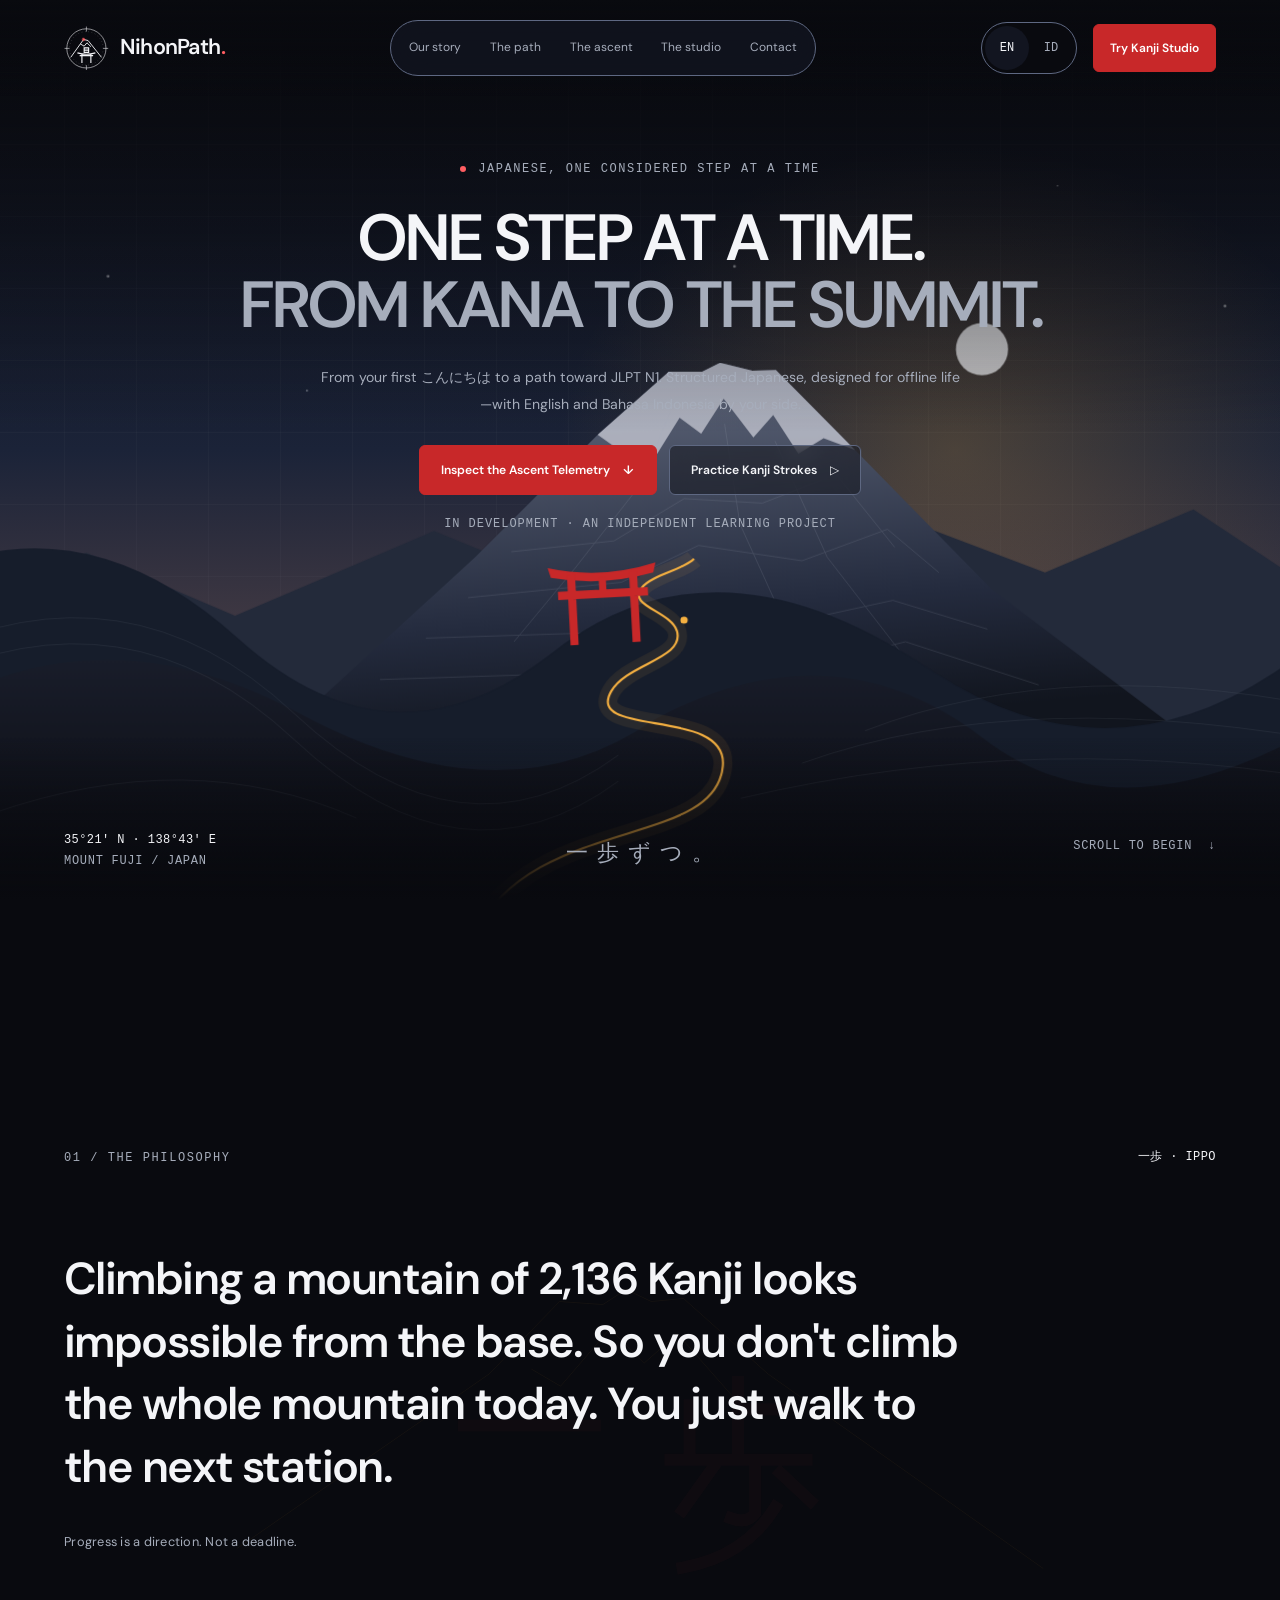
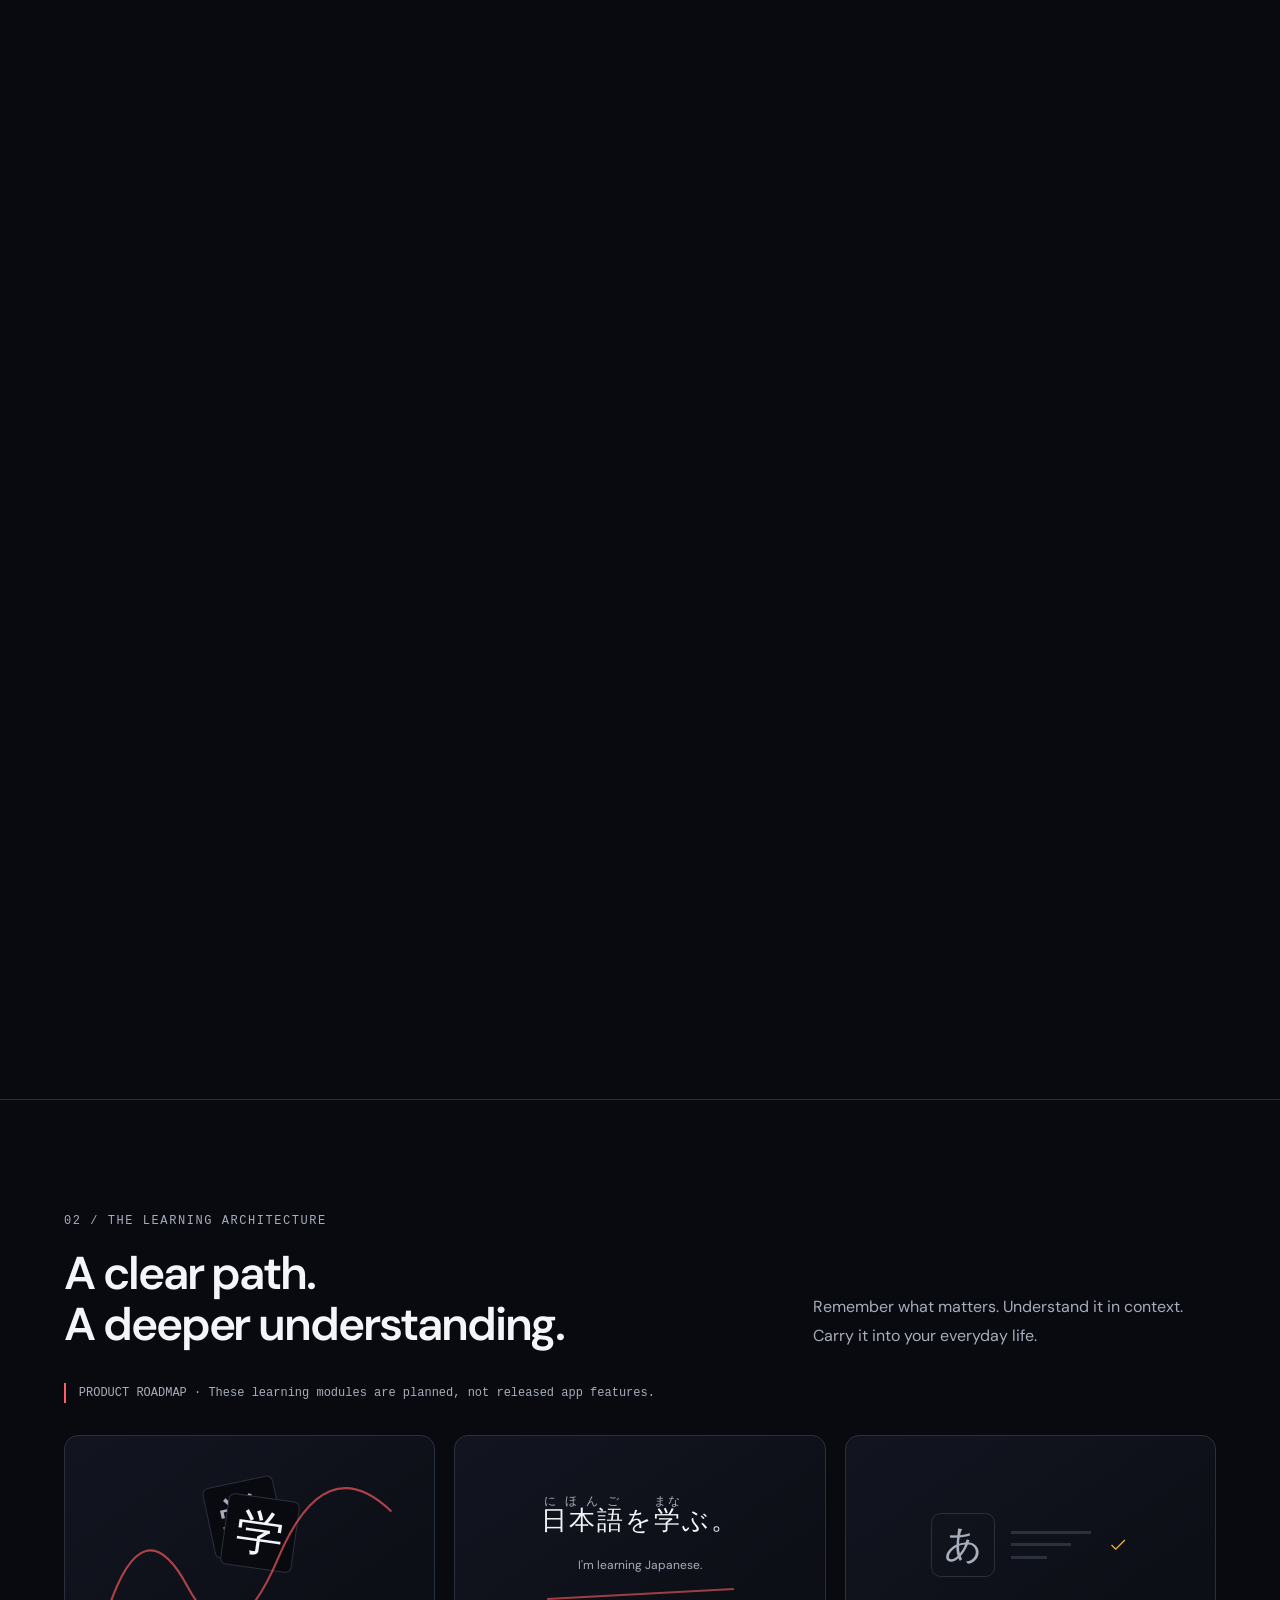
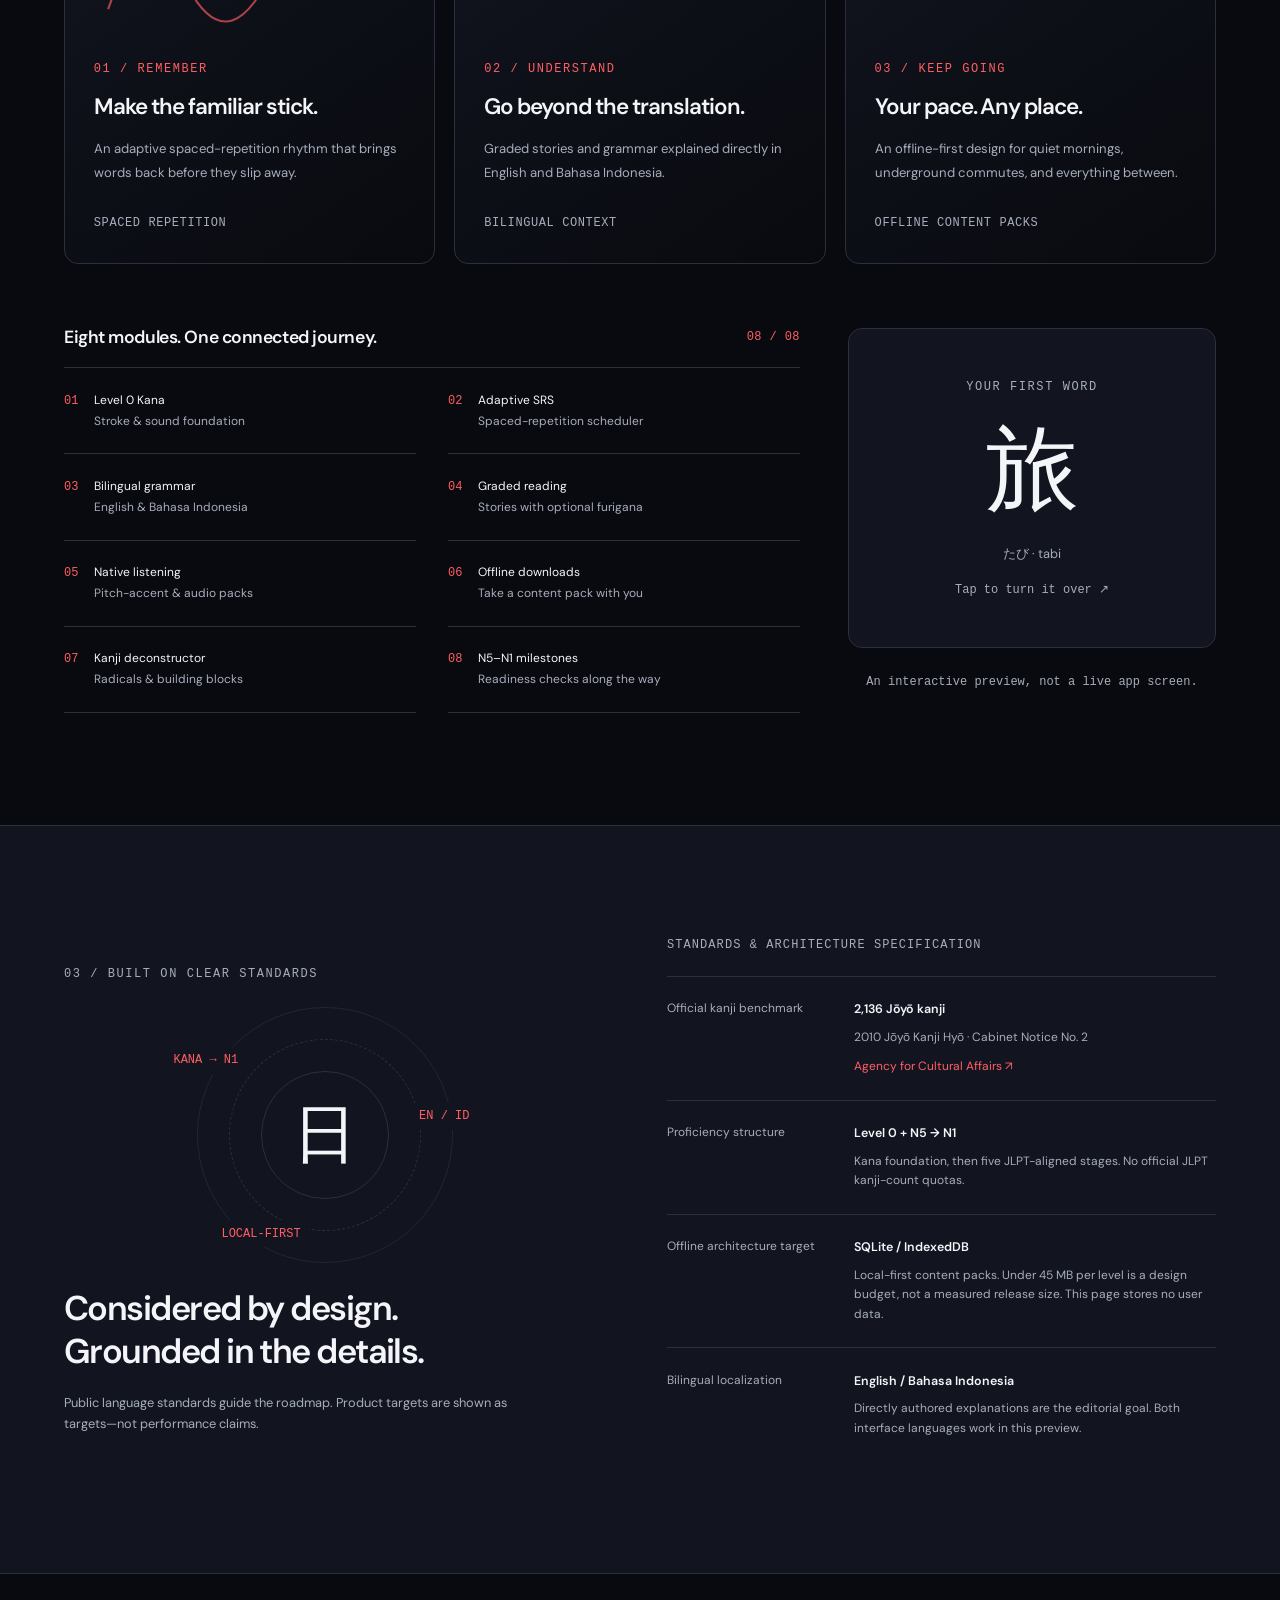
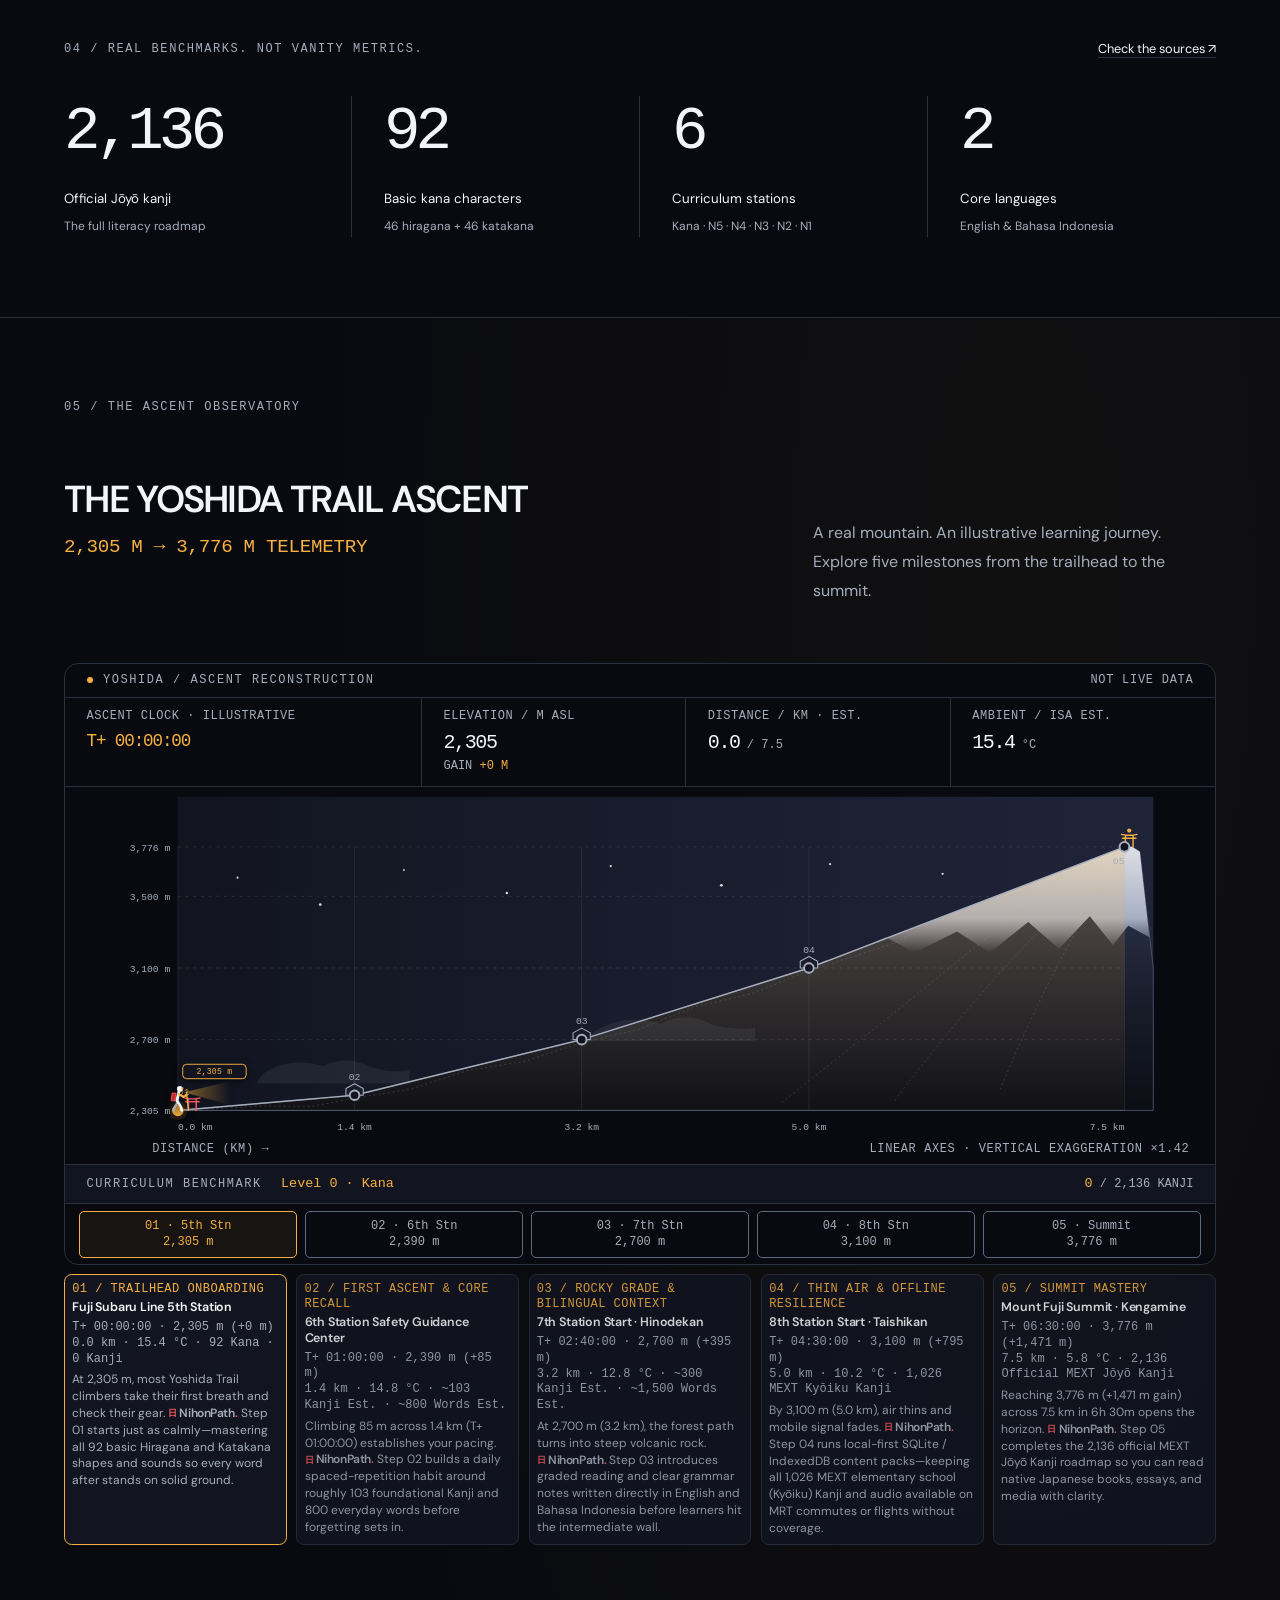
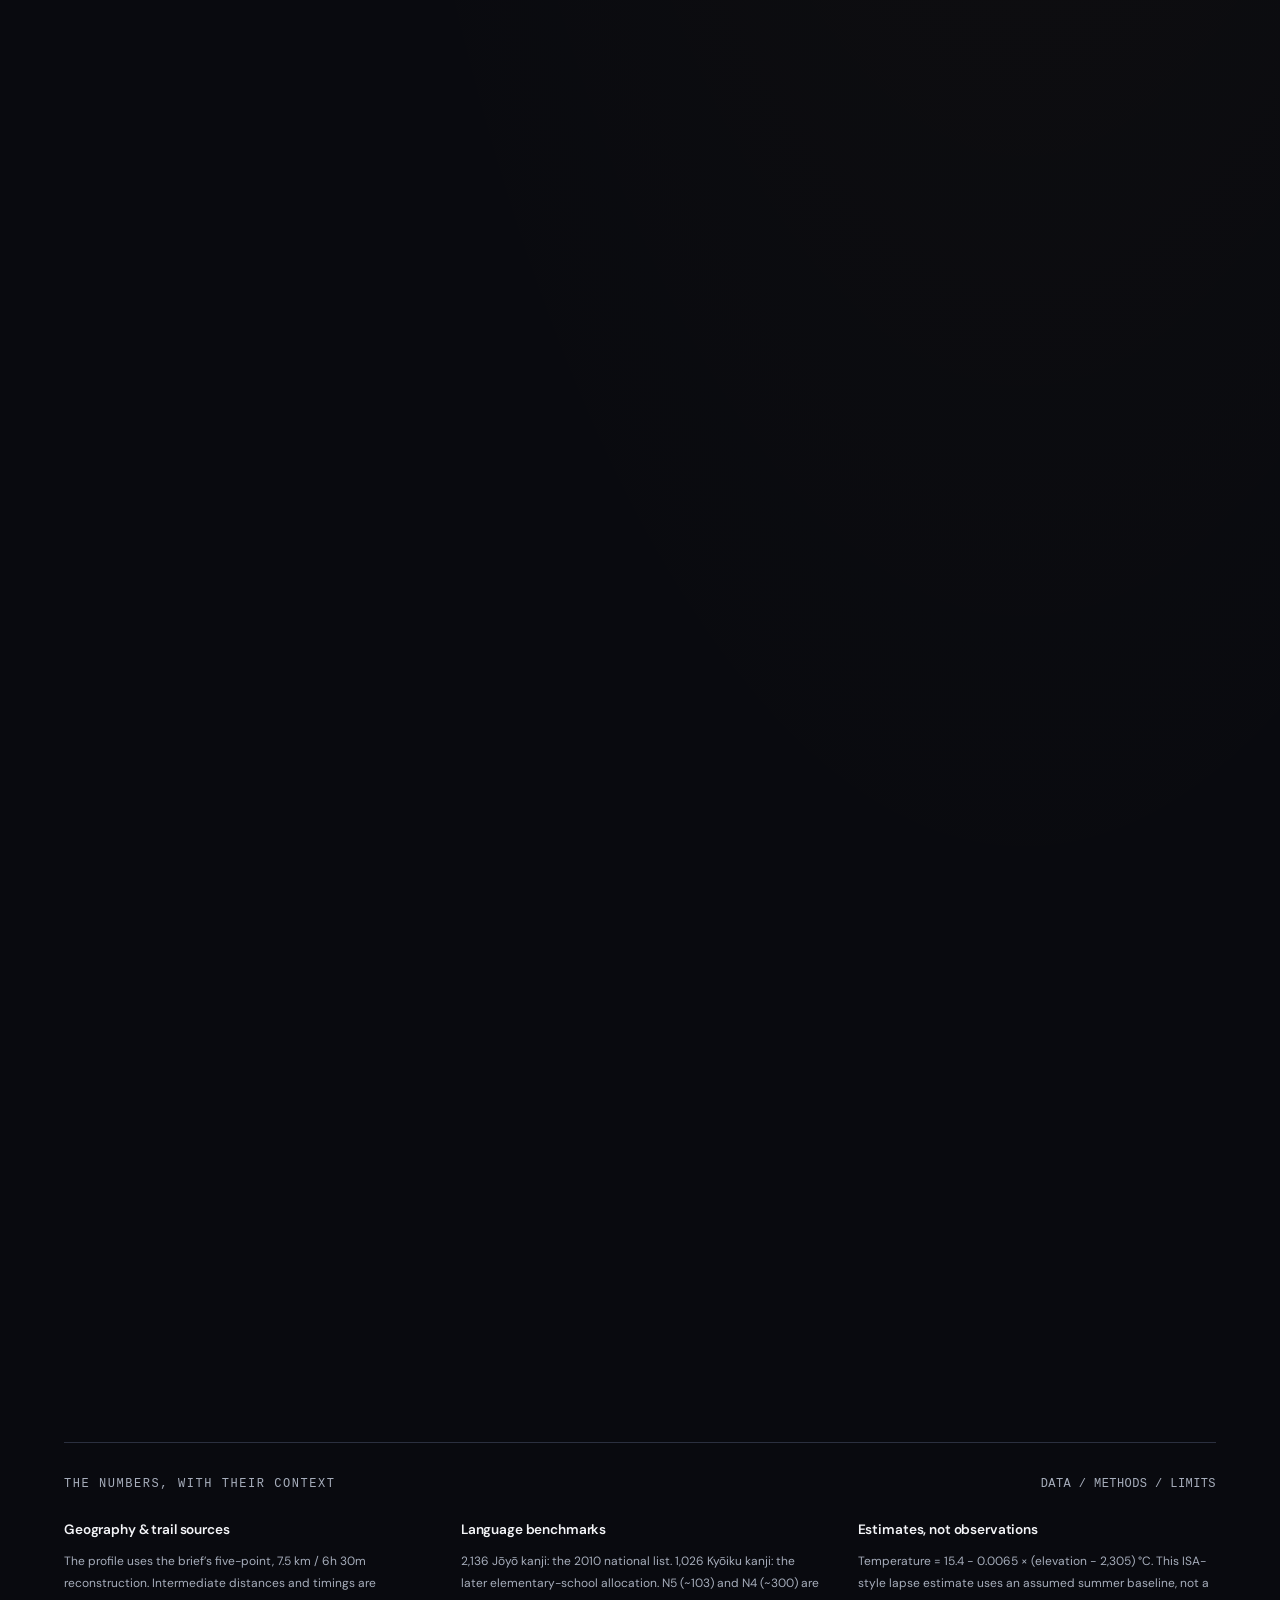
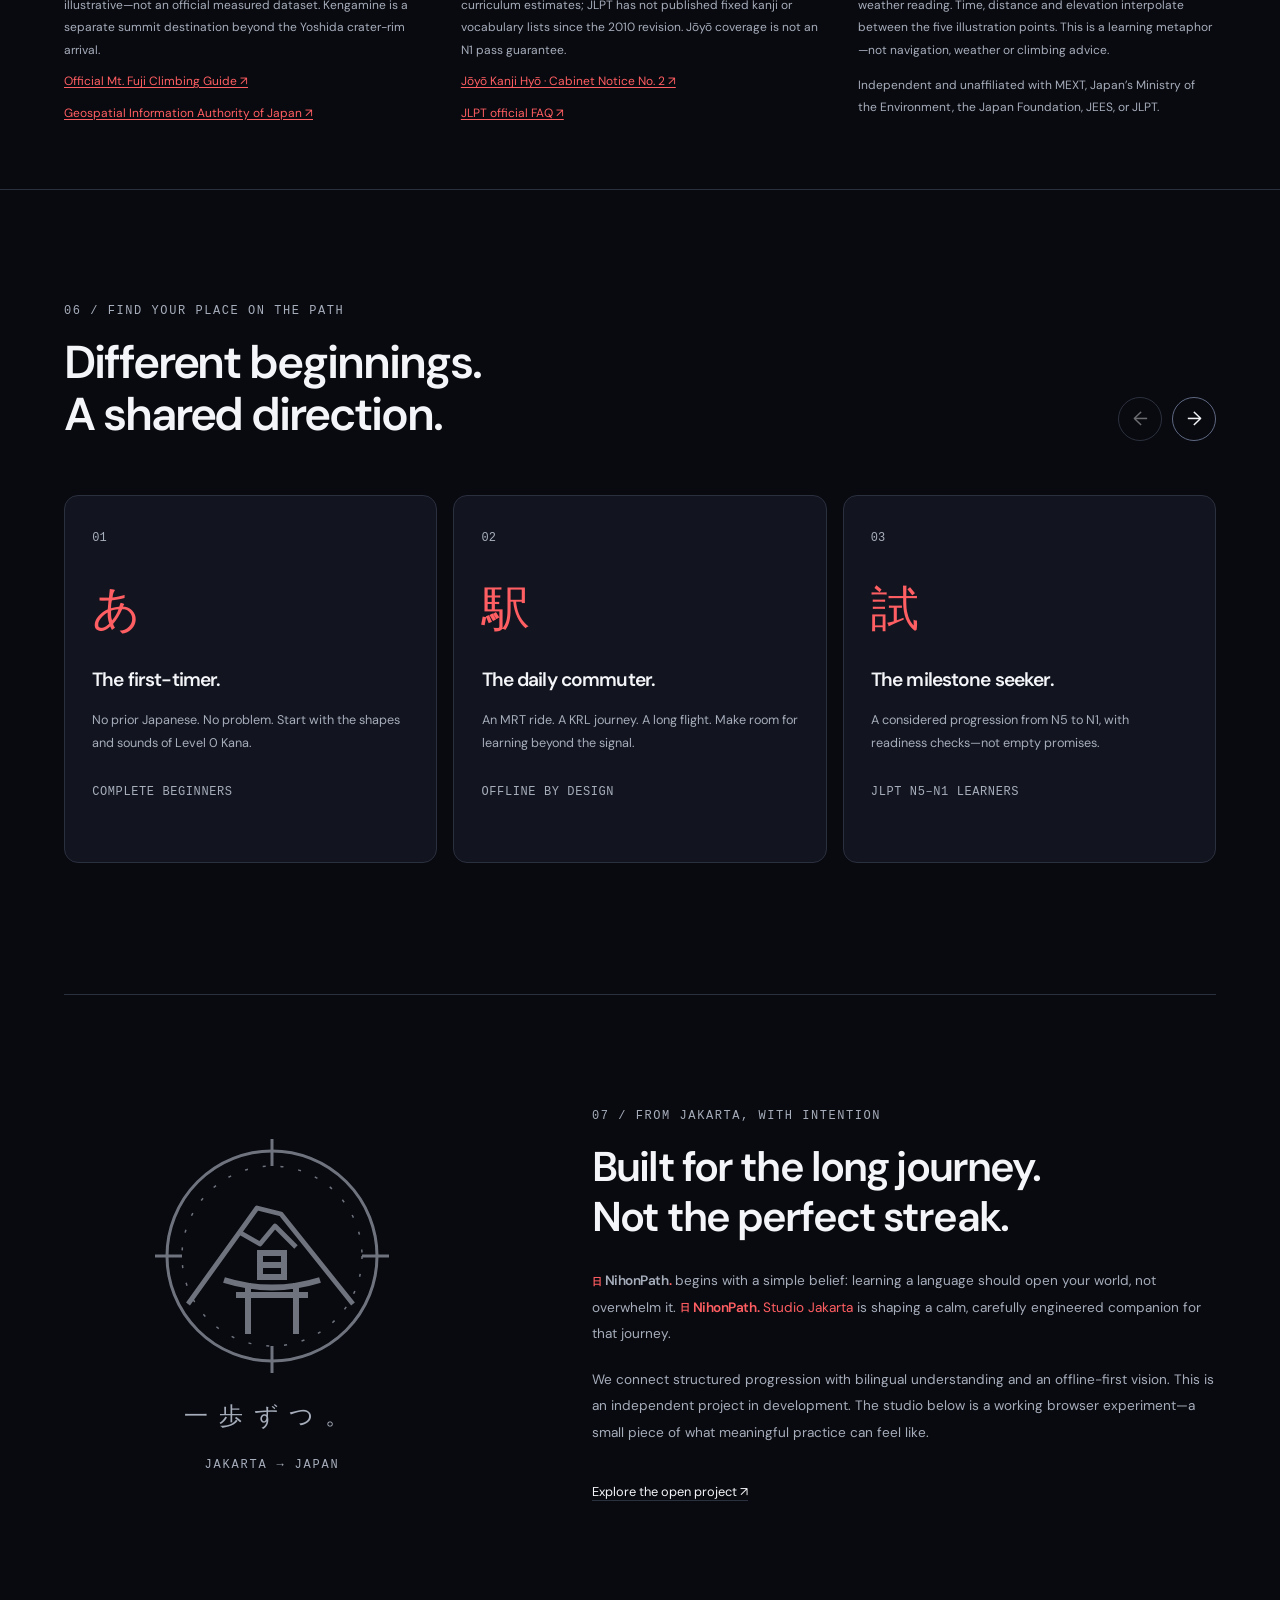
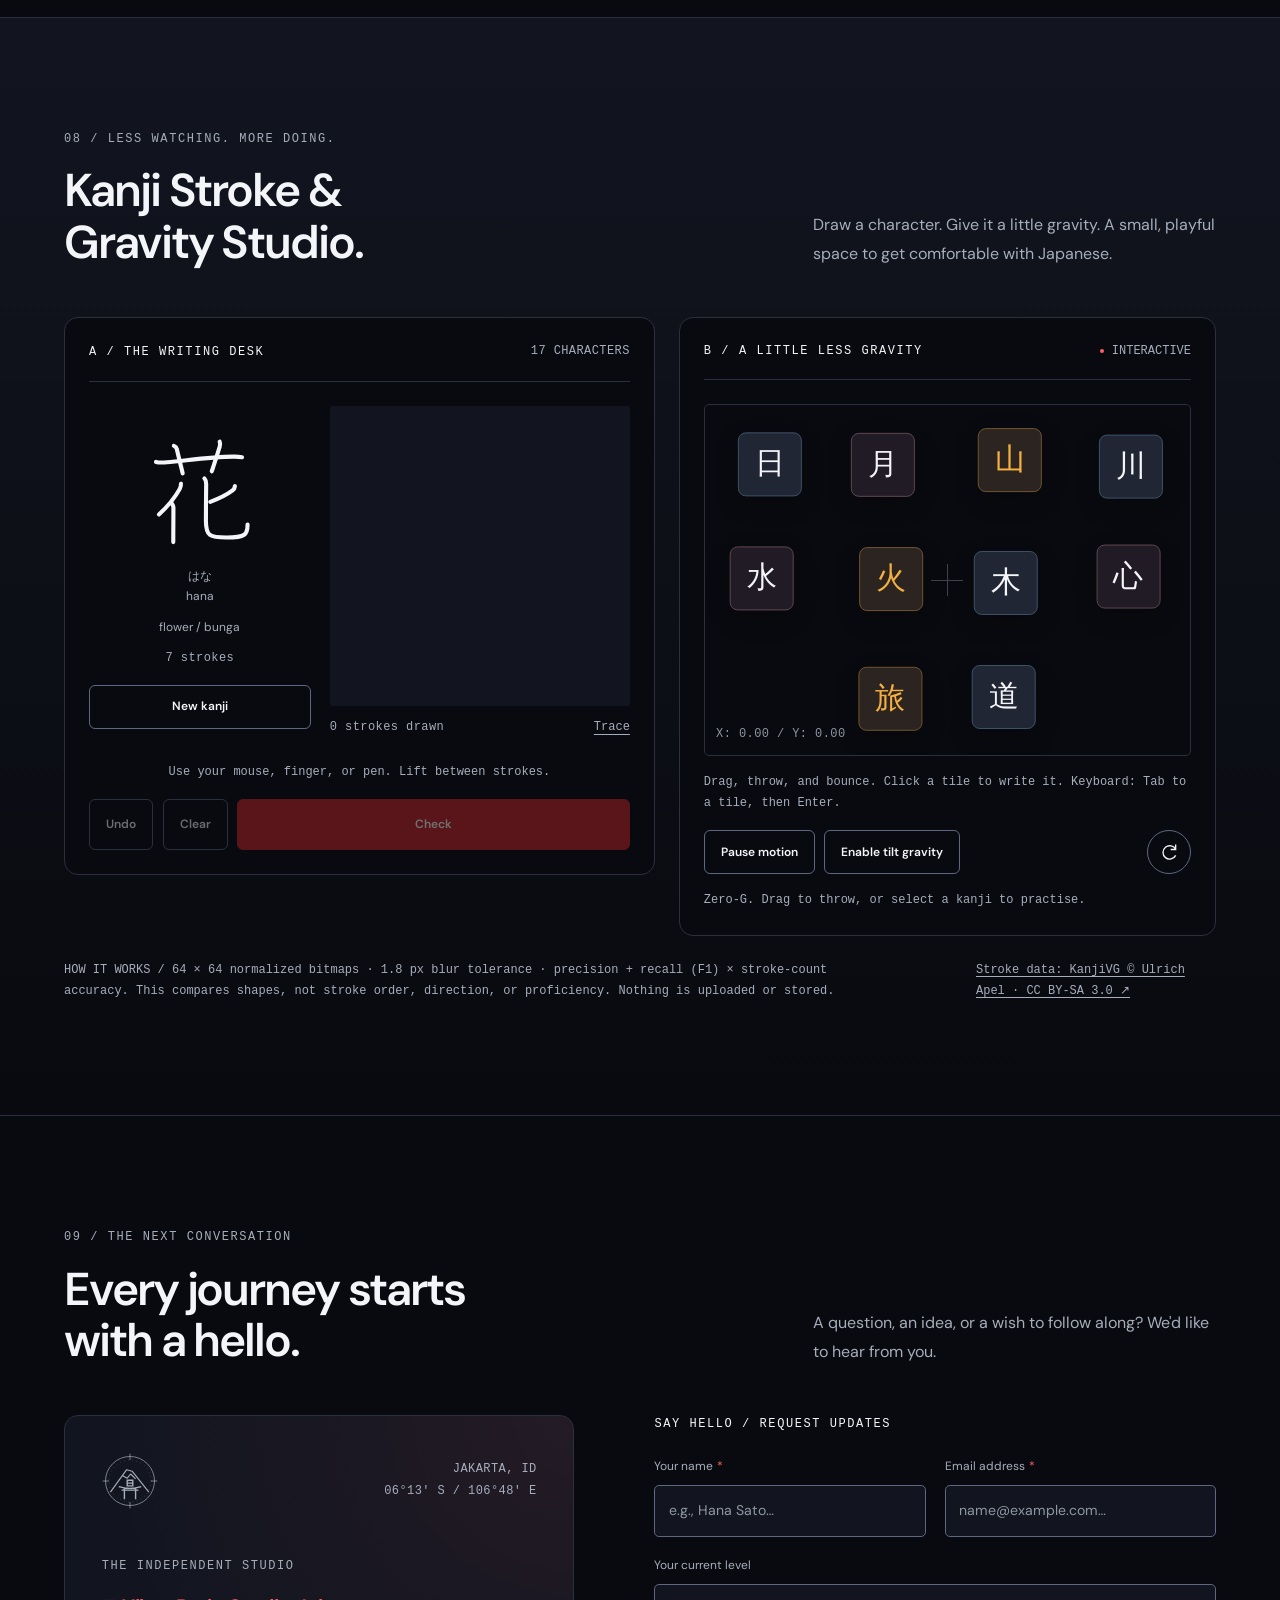
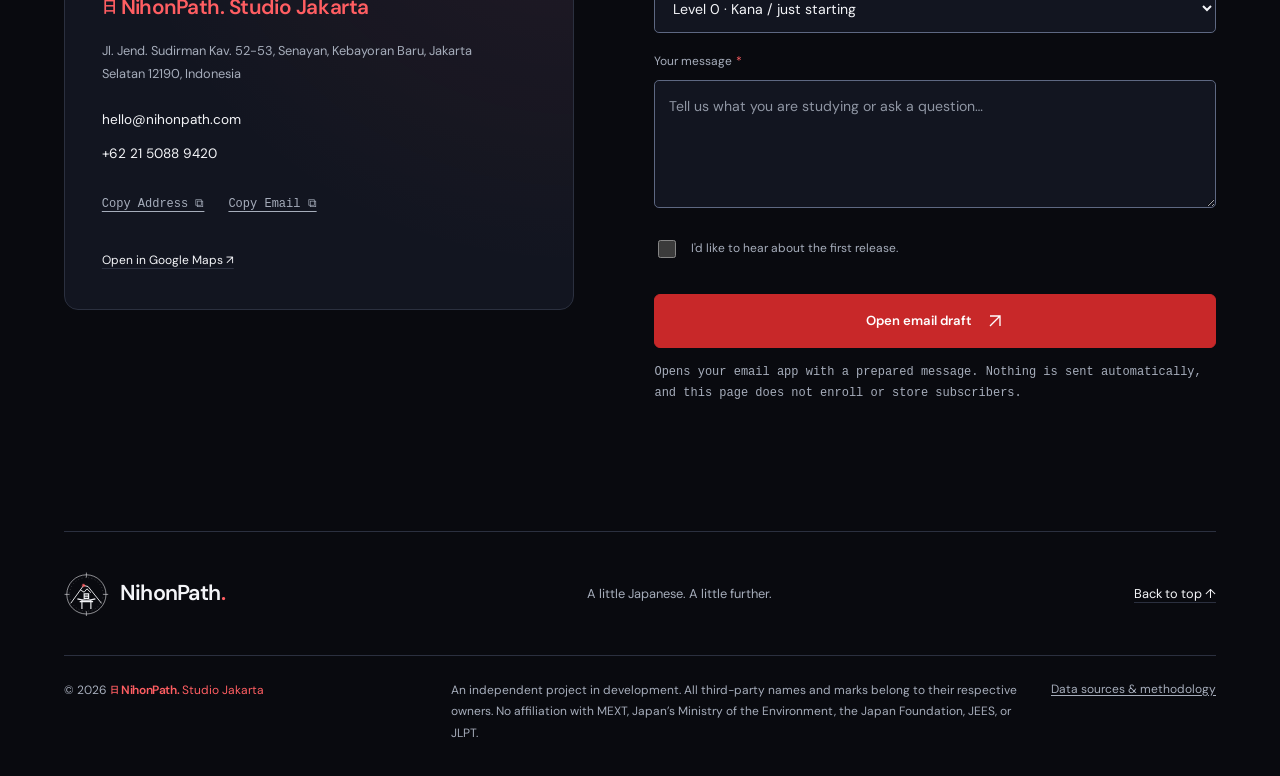
==== commit 3901d03e: "feat(landing): upgrade fuji ascent and a11y - Render climber scaling Mount Fuji and fit #signature s" ====
--- a/apps/landing/web/index.html
+++ b/apps/landing/web/index.html
@@ -74,7 +74,7 @@
             <use href="#logo-emblem" />
             <circle class="logo-beacon" r="2.6" cx="0" cy="0" />
           </svg>
-          <span class="brand-inline" aria-label="NihonPath"
+          <span class="brand-inline" aria-label="NihonPath" translate="no"
             ><span aria-hidden="true" class="brand-kanji">日</span
             ><span aria-hidden="true">NihonPath</span
             ><span aria-hidden="true" class="brand-dot">.</span></span
@@ -343,7 +343,7 @@
               >MOUNT FUJI / JAPAN</span
             >
           </div>
-          <div class="hero-japanese" lang="ja">一歩ずつ。</div>
+          <div class="hero-japanese" lang="ja" translate="no">一歩ずつ。</div>
           <a href="#story"
             ><span data-en="SCROLL TO BEGIN" data-id="GULIR UNTUK MEMULAI">SCROLL TO BEGIN</span
             ><span aria-hidden="true">↓</span></a
@@ -357,7 +357,7 @@
             <p class="eyebrow" data-en="01 / THE PHILOSOPHY" data-id="01 / FILOSOFI">
               01 / THE PHILOSOPHY
             </p>
-            <span class="mono" lang="ja">一歩 · IPPO</span>
+            <span class="mono" lang="ja" translate="no">一歩 · IPPO</span>
           </div>
           <div class="story-art" aria-hidden="true">
             <svg viewBox="0 0 800 360">
@@ -445,7 +445,7 @@
           </article>
           <article class="feature-card">
             <div class="feature-art reading-art">
-              <div lang="ja">
+              <div lang="ja" translate="no">
                 <ruby>日本語<rt>にほんご</rt></ruby
                 >を<ruby>学<rt>まな</rt></ruby
                 >ぶ。
@@ -591,7 +591,8 @@
                 ><span class="flashcard-face flashcard-front"
                   ><span class="eyebrow" data-en="YOUR FIRST WORD" data-id="KATA PERTAMA ANDA"
                     >YOUR FIRST WORD</span
-                  ><strong lang="ja">旅</strong><span lang="ja">たび · tabi</span
+                  ><strong lang="ja" translate="no">旅</strong
+                  ><span lang="ja" translate="no">たび · tabi</span
                   ><span
                     class="flash-hint"
                     data-en="Tap to turn it over ↗"
@@ -606,7 +607,7 @@
                     >EVERY WORD IS A DOOR</span
                   ><strong class="flash-meaning" data-en="journey" data-id="perjalanan"
                     >journey</strong
-                  ><span lang="ja">旅 · たび · tabi</span
+                  ><span lang="ja" translate="no">旅 · たび · tabi</span
                   ><span
                     class="flash-hint"
                     data-en="Tap to return ↗"
@@ -887,7 +888,8 @@
               <div class="profile-wrap">
                 <svg
                   id="ascent-profile"
-                  viewBox="0 0 1100 360"
+                  viewBox="0 -32 1100 362"
+                  preserveAspectRatio="xMidYMid meet"
                   role="img"
                   aria-labelledby="profile-title profile-description"
                 >
@@ -909,15 +911,87 @@
                   </desc>
                   <defs>
                     <linearGradient id="profile-fill" x2="0" y2="1">
-                      <stop stop-color="#F5B041" stop-opacity=".2" />
-                      <stop offset="1" stop-color="#F5B041" stop-opacity=".01" />
+                      <stop stop-color="#F5B041" stop-opacity=".22" />
+                      <stop offset="1" stop-color="#F5B041" stop-opacity=".02" />
                     </linearGradient>
                     <linearGradient id="profile-dawn">
                       <stop stop-color="#121520" />
                       <stop id="profile-sky-stop" offset="1" stop-color="#202439" />
                     </linearGradient>
+                    <linearGradient id="fuji-body-grad" x1="0" y1="0" x2="0" y2="1">
+                      <stop offset="0" stop-color="#343d56" />
+                      <stop offset=".58" stop-color="#181d2b" />
+                      <stop offset="1" stop-color="#0c0e15" />
+                    </linearGradient>
+                    <linearGradient id="fuji-snow-grad" x1="0" y1="0" x2="0" y2="1">
+                      <stop offset="0" stop-color="#F4F5F8" />
+                      <stop offset=".68" stop-color="#b8c0d4" />
+                      <stop offset="1" stop-color="#b8c0d4" stop-opacity="0" />
+                    </linearGradient>
+                    <radialGradient id="goraiko-sun-grad">
+                      <stop offset="0" stop-color="#F5B041" stop-opacity=".55" />
+                      <stop offset=".45" stop-color="#FF5E62" stop-opacity=".16" />
+                      <stop offset="1" stop-color="#FF5E62" stop-opacity="0" />
+                    </radialGradient>
+                    <linearGradient id="headlamp-grad" x1="0" y1=".5" x2="1" y2=".5">
+                      <stop offset="0" stop-color="#F5B041" stop-opacity=".55" />
+                      <stop offset="1" stop-color="#F5B041" stop-opacity="0" />
+                    </linearGradient>
+                    <clipPath id="fuji-sky-clip">
+                      <rect x="70" y="-28" width="1014" height="326" />
+                    </clipPath>
                   </defs>
-                  <rect x="70" y="24" width="984" height="274" fill="url(#profile-dawn)" />
+                  <rect x="70" y="-28" width="1014" height="326" fill="url(#profile-dawn)" />
+                  <g id="profile-atmosphere" aria-hidden="true">
+                    <g id="profile-stars" clip-path="url(#fuji-sky-clip)" fill="#F4F5F8">
+                      <circle cx="132" cy="56" r="1.1" />
+                      <circle cx="218" cy="84" r="1.4" />
+                      <circle cx="305" cy="48" r="1" />
+                      <circle cx="412" cy="72" r="1.3" />
+                      <circle cx="520" cy="44" r="1.2" />
+                      <circle cx="635" cy="64" r="1.5" />
+                      <circle cx="748" cy="42" r="1.1" />
+                      <circle cx="865" cy="52" r="1.2" />
+                    </g>
+                    <g clip-path="url(#fuji-sky-clip)">
+                      <circle
+                        id="profile-sun-glow"
+                        cx="1010"
+                        cy="185"
+                        r="110"
+                        fill="url(#goraiko-sun-grad)"
+                        opacity=".18"
+                      />
+                      <circle
+                        id="profile-sun"
+                        cx="1010"
+                        cy="185"
+                        r="22"
+                        fill="#F5B041"
+                        opacity=".15"
+                      />
+                    </g>
+                    <g id="profile-mountain">
+                      <path
+                        id="fuji-cone"
+                        fill="url(#fuji-body-grad)"
+                        stroke="#47506a"
+                        stroke-width="1"
+                      />
+                      <path id="fuji-snow" fill="url(#fuji-snow-grad)" opacity=".88" />
+                      <g id="profile-clouds" fill="#A6ADBB" opacity=".09">
+                        <path d="M165 256q26-14 56-4 22-12 48 0 20 8 42 4v14H152q4-10 13-14Z" />
+                        <path d="M510 212q30-15 62-4 26-14 54 1 22 6 44 3v14H494q4-9 16-14Z" />
+                      </g>
+                      <path
+                        id="fuji-switchbacks"
+                        fill="none"
+                        stroke="#A6ADBB"
+                        stroke-opacity=".22"
+                        stroke-dasharray="2 3"
+                      />
+                    </g>
+                  </g>
                   <g id="profile-grid"></g>
                   <path id="profile-area" fill="url(#profile-fill)" />
                   <path id="profile-ridge" fill="none" stroke="#A6ADBB" stroke-width="1.5" />
@@ -932,6 +1006,90 @@
                   />
                   <circle id="profile-beacon-ring" r="10" fill="#F5B041" opacity=".12" />
                   <circle id="profile-beacon" r="4.5" fill="#F5B041" />
+                  <g id="profile-climber" aria-hidden="true">
+                    <polygon
+                      id="climber-beam"
+                      points="6,-19 54,-30 54,-6"
+                      fill="url(#headlamp-grad)"
+                    />
+                    <path
+                      id="climber-leg-back"
+                      d="M0,-9 L-4,-3 L-7,0"
+                      fill="none"
+                      stroke="#A6ADBB"
+                      stroke-width="2.4"
+                      stroke-linecap="round"
+                      stroke-linejoin="round"
+                    />
+                    <path
+                      id="climber-leg-front"
+                      d="M0,-9 L4,-4 L5,0"
+                      fill="none"
+                      stroke="#F4F5F8"
+                      stroke-width="2.6"
+                      stroke-linecap="round"
+                      stroke-linejoin="round"
+                    />
+                    <path
+                      id="climber-backpack"
+                      d="M-6,-18 L-2,-18 L-3,-10 L-7,-10 Z"
+                      fill="#C82829"
+                      stroke="#FF5E62"
+                      stroke-width=".8"
+                    />
+                    <path
+                      id="climber-torso"
+                      d="M-1,-10 L1,-19"
+                      fill="none"
+                      stroke="#F4F5F8"
+                      stroke-width="3"
+                      stroke-linecap="round"
+                    />
+                    <circle id="climber-head" cx="2" cy="-22.5" r="3" fill="#F4F5F8" />
+                    <circle id="climber-headlamp" cx="4.6" cy="-22.8" r="1.2" fill="#F5B041" />
+                    <path
+                      id="climber-arm"
+                      d="M1,-17 L6,-14 L9,-16"
+                      fill="none"
+                      stroke="#F5B041"
+                      stroke-width="2.2"
+                      stroke-linecap="round"
+                      stroke-linejoin="round"
+                    />
+                    <line
+                      id="climber-pole"
+                      x1="9"
+                      y1="-18"
+                      x2="11"
+                      y2="0"
+                      stroke="#F5B041"
+                      stroke-width="1.4"
+                      stroke-linecap="round"
+                    />
+                    <g id="climber-tag" transform="translate(0, -34)">
+                      <rect
+                        id="climber-tag-bg"
+                        x="-42"
+                        y="-14"
+                        width="84"
+                        height="15"
+                        rx="4"
+                        fill="#121520"
+                        stroke="#F5B041"
+                        stroke-width="1"
+                      />
+                      <text
+                        id="climber-tag-text"
+                        x="0"
+                        y="-3.5"
+                        text-anchor="middle"
+                        fill="#F5B041"
+                        font-size="8.5"
+                      >
+                        2,305 m
+                      </text>
+                    </g>
+                  </g>
                 </svg>
                 <div class="profile-caption">
                   <span data-en="DISTANCE (KM) →" data-id="JARAK (KM) →">DISTANCE (KM) →</span
@@ -961,20 +1119,6 @@
                 data-en-aria="Choose an ascent station"
                 data-id-aria="Pilih stasiun pendakian"
               ></div>
-              <div class="replay-row">
-                <p
-                  data-en="Scroll to ascend, or choose a station. Your pace, always."
-                  data-id="Gulir untuk mendaki, atau pilih stasiun. Selalu sesuai ritme Anda."
-                >
-                  Scroll to ascend, or choose a station. Your pace, always.
-                </p>
-                <button type="button" class="button button-small" id="replay-ascent">
-                  <svg class="icon" aria-hidden="true"><use href="#repeat" /></svg
-                  ><span data-en="Replay Ascent" data-id="Putar Ulang Pendakian"
-                    >Replay Ascent</span
-                  >
-                </button>
-              </div>
               <p class="sr-only" id="station-announcement" role="status" aria-live="polite"></p>
             </div>
             <div
@@ -1229,8 +1373,8 @@
         aria-labelledby="about-title"
       >
         <div class="about-seal" aria-hidden="true">
-          <svg viewBox="0 0 80 80"><use href="#logo-emblem" /></svg><span lang="ja">一歩ずつ。</span
-          ><span class="mono">JAKARTA → JAPAN</span>
+          <svg viewBox="0 0 80 80"><use href="#logo-emblem" /></svg
+          ><span lang="ja" translate="no">一歩ずつ。</span><span class="mono">JAKARTA → JAPAN</span>
         </div>
         <div>
           <p
@@ -1264,7 +1408,7 @@
             browser experiment—a small piece of what meaningful practice can feel like.
           </p>
           <a
-            href="https://github.com/lymau/nihonpath"
+            href="https://github.com/krisawahyukurniawan/nihonpath-web"
             class="text-link"
             target="_blank"
             rel="noopener noreferrer"
@@ -1333,10 +1477,12 @@
                     viewBox="0 0 109 109"
                     role="img"
                     lang="ja"
+                    translate="no"
                     aria-label="Kanji model"
                   ></svg>
                   <p class="model-reading">
-                    <span id="write-kana" lang="ja"></span><span id="write-romaji"></span>
+                    <span id="write-kana" lang="ja" translate="no"></span
+                    ><span id="write-romaji"></span>
                   </p>
                   <p class="model-meanings">
                     <span id="write-meaning-en" lang="en"></span><span aria-hidden="true"> / </span
@@ -1624,28 +1770,39 @@
             </p>
             <div class="form-row">
               <div class="field">
-                <label for="contact-name" data-en="Your name" data-id="Nama Anda">Your name</label
+                <label for="contact-name"
+                  ><span data-en="Your name" data-id="Nama Anda">Your name</span
+                  ><span class="required-mark" aria-hidden="true">*</span></label
                 ><input
                   id="contact-name"
                   name="name"
                   autocomplete="name"
+                  placeholder="e.g., Hana Sato…"
+                  data-en-placeholder="e.g., Hana Sato…"
+                  data-id-placeholder="mis. Budi Santoso…"
                   maxlength="100"
                   required
                   aria-describedby="error-name"
-                /><span id="error-name" class="field-error"></span>
+                /><span id="error-name" class="field-error" aria-live="polite"></span>
               </div>
               <div class="field">
-                <label for="contact-email" data-en="Email address" data-id="Alamat email"
-                  >Email address</label
+                <label for="contact-email"
+                  ><span data-en="Email address" data-id="Alamat email">Email address</span
+                  ><span class="required-mark" aria-hidden="true">*</span></label
                 ><input
                   id="contact-email"
                   name="email"
                   type="email"
                   autocomplete="email"
+                  spellcheck="false"
+                  autocapitalize="off"
+                  placeholder="name@example.com…"
+                  data-en-placeholder="name@example.com…"
+                  data-id-placeholder="nama@contoh.com…"
                   maxlength="254"
                   required
                   aria-describedby="error-email"
-                /><span id="error-email" class="field-error"></span>
+                /><span id="error-email" class="field-error" aria-live="polite"></span>
               </div>
             </div>
             <div class="field">
@@ -1667,17 +1824,21 @@
               </select>
             </div>
             <div class="field">
-              <label for="contact-message" data-en="Your message" data-id="Pesan Anda"
-                >Your message</label
+              <label for="contact-message"
+                ><span data-en="Your message" data-id="Pesan Anda">Your message</span
+                ><span class="required-mark" aria-hidden="true">*</span></label
               ><textarea
                 id="contact-message"
                 name="message"
                 rows="4"
+                placeholder="Tell us what you are studying or ask a question…"
+                data-en-placeholder="Tell us what you are studying or ask a question…"
+                data-id-placeholder="Ceritakan apa yang sedang Anda pelajari atau ajukan pertanyaan…"
                 maxlength="2000"
                 required
                 aria-describedby="error-message"
               ></textarea
-              ><span id="error-message" class="field-error"></span>
+              ><span id="error-message" class="field-error" aria-live="polite"></span>
             </div>
             <label class="checkbox-label"
               ><input type="checkbox" id="contact-updates" name="updates" /><span
@@ -1722,7 +1883,7 @@
           ><svg class="brand-emblem" viewBox="0 0 80 80" aria-hidden="true">
             <use href="#logo-emblem" />
             <circle class="logo-beacon" r="2.6" cx="0" cy="0" /></svg
-          ><span class="brand-inline" aria-label="NihonPath"
+          ><span class="brand-inline" aria-label="NihonPath" translate="no"
             ><span aria-hidden="true" class="brand-kanji">日</span
             ><span aria-hidden="true">NihonPath</span
             ><span aria-hidden="true" class="brand-dot">.</span></span
--- a/apps/landing/web/styles.css
+++ b/apps/landing/web/styles.css
@@ -31,6 +31,15 @@
   --site-accent: var(--accent-brand);
   --site-on-accent: #fff;
   --site-border: #2b303f;
+  --control-border: #5e6882;
+  --control-border-hover: #7a85a0;
+  --flashcard-back-tint: #2d191f;
+  --tile-bg: #211b26;
+  --tile-border: #5e4751;
+  --tile-gold-bg: #2b2420;
+  --tile-gold-border: #6f5530;
+  --tile-blue-bg: #202634;
+  --tile-blue-border: #3d5369;
   --site-font: 'DM Sans', Arial, sans-serif;
   --site-radius: 14px;
   --site-space: 1;
@@ -79,6 +88,11 @@
   color: inherit;
   cursor: pointer;
 }
+select,
+.checkbox-label,
+.checkbox-label input {
+  cursor: pointer;
+}
 a {
   color: inherit;
   text-decoration: none;
@@ -116,6 +130,7 @@
 h1,
 h2 {
   font-weight: 600;
+  text-wrap: balance;
 }
 h2 {
   font-size: calc(clamp(2.2rem, 3.6vw, 3.6rem) * var(--site-type));
@@ -123,6 +138,10 @@
 }
 h3 {
   font-size: calc(1.3rem * var(--site-type));
+}
+section[id],
+[id='sources'] {
+  scroll-margin-top: 7rem;
 }
 p {
   color: var(--site-muted);
@@ -167,7 +186,7 @@
   font-family: var(--mono);
 }
 .eyebrow {
-  font-size: calc(0.7rem * var(--site-type));
+  font-size: calc(0.75rem * var(--site-type));
   font-weight: 400;
   letter-spacing: 0.13em;
   line-height: 1.5;
@@ -202,7 +221,7 @@
   gap: 0.8rem;
   padding: 1rem 1.35rem;
   min-height: 48px;
-  border: 1px solid var(--site-border);
+  border: 1px solid var(--control-border);
   border-radius: calc(var(--site-radius) * 0.43);
   background: transparent;
   color: var(--site-fg);
@@ -216,7 +235,7 @@
 }
 .button:hover:not(:disabled) {
   background: var(--site-surface);
-  border-color: var(--site-muted);
+  border-color: var(--control-border-hover);
   transform: translateY(-2px);
 }
 .button-primary {
@@ -245,14 +264,14 @@
   display: inline-flex;
   align-items: center;
   justify-content: center;
-  border: 1px solid var(--site-border);
+  border: 1px solid var(--control-border);
   border-radius: 50%;
   background: transparent;
   font-size: 1.2rem;
 }
 .icon-button:hover {
   background: var(--site-surface);
-  border-color: var(--site-muted);
+  border-color: var(--control-border-hover);
 }
 .text-link {
   font-size: 0.8rem;
@@ -269,7 +288,7 @@
   min-height: 44px;
   padding: 0.3rem 0;
   color: var(--site-muted);
-  font-size: 0.68rem;
+  font-size: 0.75rem;
   text-align: left;
   text-decoration: underline;
   text-underline-offset: 0.3em;
@@ -289,7 +308,6 @@
   height: 6px;
   border-radius: 50%;
   background: var(--accent-text-sm);
-  box-shadow: 0 0 10px color-mix(in srgb, var(--accent-text-sm) 30%, transparent);
 }
 .gold {
   color: var(--accent-summit);
@@ -322,7 +340,7 @@
   transform: none;
 }
 .small-note {
-  font-size: 0.66rem;
+  font-size: 0.75rem;
   line-height: 1.75;
 }
 .section-topline {
@@ -408,6 +426,7 @@
   position: fixed;
   inset: 0 0 auto;
   z-index: 80;
+  padding-top: env(safe-area-inset-top, 0px);
   background: linear-gradient(var(--site-bg), transparent);
   transition:
     transform calc(250ms * var(--site-motion)),
@@ -437,14 +456,14 @@
   align-items: center;
   gap: 0.1rem;
   padding: 0.3rem;
-  border: 1px solid var(--site-border);
+  border: 1px solid var(--control-border);
   border-radius: 3rem;
 }
 .desktop-nav a {
   position: relative;
   z-index: 1;
   padding: 0.65rem 0.85rem;
-  font-size: 0.72rem;
+  font-size: 0.75rem;
   white-space: nowrap;
   color: var(--site-muted);
   min-height: 44px;
@@ -474,7 +493,7 @@
   gap: 1rem;
 }
 .header-cta {
-  font-size: 0.7rem;
+  font-size: 0.75rem;
   padding: 0.8rem 1rem;
 }
 .language-switch {
@@ -482,18 +501,18 @@
   display: flex;
   padding: 3px;
   background: var(--site-bg);
-  border: 1px solid var(--site-border);
+  border: 1px solid var(--control-border);
   border-radius: 2rem;
 }
 .language-switch button {
   position: relative;
   z-index: 1;
-  width: 2.4rem;
-  min-width: 36px;
+  width: 2.75rem;
+  min-width: 44px;
   min-height: 44px;
   padding: 0;
   background: transparent;
-  font: 400 0.67rem var(--mono);
+  font: 400 0.75rem var(--mono);
   color: var(--site-muted);
 }
 .language-switch button[aria-pressed='true'] {
@@ -528,7 +547,11 @@
   width: min(90vw, 400px);
   height: 100dvh;
   max-height: none;
-  padding: 1.3rem;
+  overflow-y: auto;
+  overscroll-behavior: contain;
+  padding: calc(1.3rem + env(safe-area-inset-top, 0px))
+    calc(1.3rem + env(safe-area-inset-right, 0px)) calc(1.3rem + env(safe-area-inset-bottom, 0px))
+    1.3rem;
   border: 0;
   border-left: 1px solid var(--site-border);
   color: var(--site-fg);
@@ -545,7 +568,7 @@
   gap: 1rem;
 }
 .sheet-heading .eyebrow {
-  font-size: 0.6rem;
+  font-size: 0.75rem;
 }
 .mobile-menu nav {
   display: flex;
@@ -561,7 +584,7 @@
   font-size: 1.4rem;
 }
 .mobile-menu nav a > span:first-child {
-  font: 0.65rem var(--mono);
+  font: 0.75rem var(--mono);
   color: var(--accent-text-sm);
   padding-top: 0.6rem;
 }
@@ -614,7 +637,6 @@
 .panorama-mid {
   transform-origin: 50% 70%;
   transition: transform calc(180ms * var(--site-motion)) ease-out;
-  will-change: transform;
 }
 .hero-copy {
   text-align: center;
@@ -627,7 +649,7 @@
   justify-content: center;
   align-items: center;
   gap: 0.75rem;
-  font-size: 0.64rem;
+  font-size: 0.75rem;
   margin-bottom: 1.7rem;
   color: var(--site-muted);
 }
@@ -659,8 +681,8 @@
   font-size: 0.76rem;
 }
 .hero-status {
-  font-size: 0.56rem;
-  letter-spacing: 0.12em;
+  font-size: 0.75rem;
+  letter-spacing: 0.08em;
   margin-top: 1.25rem;
 }
 .hero-coordinates {
@@ -678,7 +700,7 @@
 }
 .hero-coordinates > div:first-child > span:last-child,
 .hero-coordinates > a {
-  font: 0.6rem var(--mono);
+  font: 0.75rem var(--mono);
   color: var(--site-muted);
   letter-spacing: 0.06em;
 }
@@ -759,7 +781,7 @@
 }
 /* 04 · The product system */
 .section-disclosure {
-  font: 0.63rem/1.7 var(--mono);
+  font: 0.75rem/1.7 var(--mono);
   border-left: 2px solid var(--accent-text-sm);
   padding-left: 0.8rem;
   margin-top: -1rem;
@@ -821,11 +843,11 @@
   letter-spacing: 0.08em;
 }
 .reading-art rt {
-  font-size: 0.4em;
+  font-size: 0.47em;
   color: var(--site-muted);
 }
 .reading-art p {
-  font-size: 0.72rem;
+  font-size: 0.75rem;
 }
 .reading-underline {
   height: 2px;
@@ -867,7 +889,7 @@
   width: 1.4rem;
 }
 .feature-card .eyebrow {
-  font-size: 0.62rem;
+  font-size: 0.75rem;
   margin-bottom: 0.9rem;
   color: var(--accent-text-sm);
 }
@@ -882,9 +904,9 @@
 }
 .card-tag {
   display: block;
-  font-size: 0.6rem;
-  color: var(--site-muted);
-  letter-spacing: 0.07em;
+  font-size: 0.75rem;
+  color: var(--site-muted);
+  letter-spacing: 0.05em;
   margin-top: 1.8rem;
 }
 .product-bottom {
@@ -926,12 +948,12 @@
   border-bottom: 1px solid var(--site-border);
 }
 .module-grid li > span {
-  font: 0.62rem var(--mono);
+  font: 0.75rem var(--mono);
   color: var(--accent-text-sm);
   padding-top: 0.25rem;
 }
 .module-grid li > p {
-  font-size: 0.73rem;
+  font-size: 0.75rem;
   line-height: 1.75;
   white-space: pre-line;
   color: var(--site-muted);
@@ -975,14 +997,14 @@
 }
 .flashcard-back {
   transform: rotateY(180deg);
-  background: linear-gradient(135deg, var(--site-surface), #2d191f);
+  background: linear-gradient(135deg, var(--site-surface), var(--flashcard-back-tint));
 }
 .flashcard-front > strong {
   font: 5.8rem serif;
   line-height: 1.2;
 }
 .flashcard-face .eyebrow {
-  font-size: 0.58rem;
+  font-size: 0.75rem;
 }
 .flashcard-face > span[lang='ja'] {
   font-size: 0.8rem;
@@ -993,7 +1015,7 @@
   letter-spacing: -0.04em;
 }
 .flash-hint {
-  font: 0.62rem var(--mono);
+  font: 0.75rem var(--mono);
   color: var(--site-muted);
 }
 .flashcard-wrap > .small-note {
@@ -1053,7 +1075,7 @@
 }
 .orbit-label {
   position: absolute;
-  font: 0.6rem var(--mono);
+  font: 0.75rem var(--mono);
   font-weight: 400;
   color: var(--accent-text-sm);
   background: var(--site-surface);
@@ -1079,7 +1101,7 @@
 }
 .spec-table caption {
   text-align: left;
-  font: 0.65rem var(--mono);
+  font: 0.75rem var(--mono);
   letter-spacing: 0.09em;
   text-transform: uppercase;
   color: var(--site-muted);
@@ -1106,14 +1128,14 @@
 }
 .spec-table td > span {
   display: block;
-  font-size: 0.72rem;
+  font-size: 0.75rem;
   color: var(--site-muted);
 }
 .spec-table a {
   display: block;
   margin-top: 0.6rem;
   color: var(--accent-text-sm);
-  font-size: 0.63rem;
+  font-size: 0.75rem;
 }
 .numbers-section {
   padding-block: 4rem 5rem;
@@ -1147,7 +1169,7 @@
   font-size: 0.83rem;
 }
 .number-grid p {
-  font-size: 0.69rem;
+  font-size: 0.75rem;
   margin-top: 0.35rem;
 }
 /* 07 · The signature observatory */
@@ -1175,22 +1197,33 @@
 }
 .ascent-sticky {
   position: sticky;
-  top: 1rem;
-  padding-block: 1rem;
+  top: 0;
+  height: 100vh;
+  height: 100dvh;
+  display: flex;
+  flex-direction: column;
+  justify-content: center;
+  gap: clamp(0.45rem, 0.95vh, 0.75rem);
+  padding-block: clamp(0.4rem, 1vh, 0.85rem);
 }
 .telemetry-panel {
   border: 1px solid var(--site-border);
   border-radius: var(--site-radius);
   overflow: hidden;
   background: var(--site-bg);
+  display: flex;
+  flex-direction: column;
+  flex: 1 1 auto;
+  min-height: 0;
 }
 .telemetry-top {
   display: flex;
   justify-content: space-between;
   align-items: center;
   gap: 1rem;
-  padding: 0.9rem 1.4rem;
+  padding: clamp(0.45rem, 0.85vh, 0.75rem) 1.35rem;
   border-bottom: 1px solid var(--site-border);
+  flex-shrink: 0;
 }
 .telemetry-top > div {
   display: flex;
@@ -1198,10 +1231,10 @@
   gap: 0.65rem;
 }
 .telemetry-top .eyebrow {
-  font-size: 0.6rem;
+  font-size: 0.75rem;
 }
 .telemetry-not-live {
-  font: 0.56rem var(--mono);
+  font: 0.75rem var(--mono);
   letter-spacing: 0.06em;
   color: var(--site-muted);
 }
@@ -1211,9 +1244,10 @@
   border-bottom: 1px solid var(--site-border);
   font-family: var(--mono);
   font-variant-numeric: tabular-nums;
+  flex-shrink: 0;
 }
 .hud > div {
-  padding: 1.15rem 1.4rem;
+  padding: clamp(0.5rem, 1vh, 0.95rem) 1.35rem;
   border-right: 1px solid var(--site-border);
   min-width: 0;
 }
@@ -1222,16 +1256,16 @@
 }
 .hud > div > span {
   display: block;
-  font-size: 0.56rem;
+  font-size: 0.75rem;
   letter-spacing: 0.045em;
   color: var(--site-muted);
-  margin-bottom: 0.55rem;
+  margin-bottom: clamp(0.2rem, 0.45vh, 0.45rem);
 }
 .hud strong {
   display: block;
   font-weight: 400;
-  font-size: 1.9rem;
-  line-height: 1.2;
+  font-size: clamp(1.25rem, 2.2vh, 1.85rem);
+  line-height: 1.15;
   white-space: nowrap;
   letter-spacing: -0.07em;
   color: var(--site-fg);
@@ -1241,53 +1275,77 @@
 }
 .hud-clock strong {
   color: var(--accent-summit);
-  font-size: 1.55rem;
+  font-size: clamp(1.1rem, 1.95vh, 1.5rem);
   letter-spacing: -0.065em;
 }
 .hud small {
-  font-size: 0.63rem;
+  font-size: 0.75rem;
   color: var(--site-muted);
   font-weight: 400;
   letter-spacing: 0;
 }
 .hud > div > small {
   display: block;
-  margin-top: 0.35rem;
+  margin-top: 0.2rem;
 }
 .hud > div > small b {
   font-weight: 400;
   color: var(--accent-summit);
 }
 .profile-wrap {
-  padding: 0.7rem 1rem 0.3rem;
+  padding: 0.35rem 0.9rem 0.15rem;
+  display: flex;
+  flex-direction: column;
+  justify-content: center;
+  flex: 1 1 auto;
+  min-height: 0;
 }
 .profile-wrap svg {
   width: 100%;
-  max-height: 37vh;
+  height: 100%;
+  max-height: 100%;
+  flex: 1 1 auto;
+  min-height: 0;
   overflow: visible;
   font-family: var(--mono);
-  font-size: 11px;
+  font-size: 0.75rem;
   font-variant-numeric: tabular-nums;
+}
+#profile-climber {
+  pointer-events: none;
+  filter: drop-shadow(0 2px 4px rgba(0, 0, 0, 0.65));
+}
+#climber-tag-text {
+  font-family: var(--mono);
+  font-weight: 500;
+  letter-spacing: 0.03em;
+}
+.station-marker circle {
+  transition:
+    fill calc(150ms * var(--site-motion)),
+    stroke calc(150ms * var(--site-motion));
 }
 .profile-caption {
   display: flex;
   justify-content: space-between;
   gap: 1rem;
-  padding: 0 0.7rem 0.7rem 6.5%;
-  font: 0.5rem var(--mono);
-  letter-spacing: 0.06em;
-  color: var(--site-muted);
+  padding: 0.1rem 0.7rem 0.35rem 6.5%;
+  font: 0.75rem var(--mono);
+  letter-spacing: 0.05em;
+  color: var(--site-muted);
+  flex-shrink: 0;
 }
 .curriculum-hud {
   display: flex;
   justify-content: space-between;
   align-items: center;
   gap: 1rem;
-  padding: 0.9rem 1.4rem;
+  padding: clamp(0.45rem, 0.85vh, 0.75rem) 1.35rem;
   border-block: 1px solid var(--site-border);
   font-family: var(--mono);
   font-variant-numeric: tabular-nums;
   background: var(--site-surface);
+  flex-shrink: 0;
 }
 .curriculum-hud > div:first-child {
   display: flex;
@@ -1295,7 +1353,7 @@
   gap: 1.2rem;
 }
 .curriculum-hud .eyebrow {
-  font-size: 0.55rem;
+  font-size: 0.75rem;
 }
 .curriculum-hud strong {
   font-weight: 400;
@@ -1303,24 +1361,29 @@
   color: var(--accent-summit);
 }
 .curriculum-hud > div:last-child {
-  font-size: 0.65rem;
+  font-size: 0.75rem;
   color: var(--site-muted);
   white-space: nowrap;
 }
 .station-controls {
   display: grid;
   grid-template-columns: repeat(5, minmax(0, 1fr));
-  padding: 0.75rem 1rem;
+  padding: clamp(0.4rem, 0.75vh, 0.65rem) 0.9rem;
   gap: 0.5rem;
+  flex-shrink: 0;
 }
 .station-controls button {
-  font: 0.64rem/1.5 var(--mono);
+  font: 0.75rem/1.35 var(--mono);
   min-height: 44px;
-  padding: 0.5rem 0.6rem;
-  border: 1px solid var(--site-border);
+  padding: 0.4rem 0.55rem;
+  border: 1px solid var(--control-border);
   border-radius: 5px;
   background: transparent;
   color: var(--site-muted);
+}
+.station-controls button:hover:not([aria-pressed='true']) {
+  border-color: var(--control-border-hover);
+  color: var(--site-fg);
 }
 .station-controls button[aria-pressed='true'] {
   color: var(--accent-summit);
@@ -1330,36 +1393,19 @@
 .station-controls button span {
   display: block;
 }
-.replay-row {
-  display: flex;
-  align-items: center;
-  justify-content: space-between;
-  gap: 1rem;
-  padding: 0.2rem 1rem 0.9rem;
-}
-.replay-row > p {
-  font-size: 0.62rem;
-}
-.replay-row .button {
-  font: 0.6rem var(--mono);
-  min-height: 44px;
-}
-.replay-row .icon {
-  width: 1rem;
-  height: 1rem;
-}
 .fact-cards {
   display: grid;
   grid-template-columns: repeat(5, minmax(0, 1fr));
-  gap: 0.65rem;
-  margin-top: 0.8rem;
+  gap: 0.6rem;
+  margin-top: 0;
+  flex-shrink: 0;
 }
 .station-fact {
   border: 1px solid var(--site-border);
   border-radius: calc(var(--site-radius) * 0.55);
-  padding: 0.85rem;
+  padding: clamp(0.45rem, 0.75vh, 0.7rem);
   background: var(--site-surface);
-  opacity: 0.65;
+  opacity: 0.85;
   transition:
     opacity calc(160ms * var(--site-motion)),
     border-color calc(160ms * var(--site-motion));
@@ -1370,26 +1416,27 @@
   border-color: var(--accent-summit);
 }
 .station-fact .eyebrow {
-  font-size: 0.48rem;
-  letter-spacing: 0.05em;
+  font-size: 0.75rem;
+  line-height: 1.25;
+  letter-spacing: 0.04em;
   color: var(--accent-summit);
-  margin-bottom: 0.4rem;
+  margin-bottom: 0.2rem;
 }
 .station-fact h3 {
-  font-size: 0.8rem;
-  line-height: 1.3;
+  font-size: 0.78rem;
+  line-height: 1.25;
   letter-spacing: -0.015em;
-  margin-bottom: 0.4rem;
+  margin-bottom: 0.25rem;
 }
 .station-fact .fact-metrics {
-  font: 0.5rem/1.6 var(--mono);
-  color: var(--site-muted);
-  margin-bottom: 0.6rem;
+  font: 0.75rem/1.32 var(--mono);
+  color: var(--site-muted);
+  margin-bottom: 0.25rem;
   white-space: pre-line;
 }
 .station-fact p:last-child {
-  font-size: 0.61rem;
-  line-height: 1.65;
+  font-size: 0.75rem;
+  line-height: 1.4;
 }
 .sources {
   padding-block: 3rem 4rem;
@@ -1403,7 +1450,7 @@
   margin-bottom: 1.7rem;
 }
 .sources-heading .mono {
-  font-size: 0.58rem;
+  font-size: 0.75rem;
   color: var(--site-muted);
 }
 .source-grid {
@@ -1417,7 +1464,7 @@
   margin-bottom: 0.8rem;
 }
 .source-grid p {
-  font-size: 0.7rem;
+  font-size: 0.75rem;
   line-height: 1.85;
 }
 .source-grid p + p {
@@ -1425,7 +1472,7 @@
 }
 .source-grid a {
   display: block;
-  font-size: 0.65rem;
+  font-size: 0.75rem;
   line-height: 1.8;
   color: var(--accent-text-sm);
   margin-top: 0.65rem;
@@ -1479,7 +1526,7 @@
   opacity: 1;
 }
 .learner-number {
-  font: 0.65rem var(--mono);
+  font: 0.75rem var(--mono);
   color: var(--site-muted);
 }
 .learner-symbol {
@@ -1498,7 +1545,7 @@
   line-height: 1.8;
 }
 .learner-card .card-tag {
-  font-size: 0.55rem;
+  font-size: 0.75rem;
 }
 .about-section {
   display: grid;
@@ -1524,7 +1571,7 @@
   letter-spacing: 0.45em;
 }
 .about-seal .mono {
-  font-size: 0.6rem;
+  font-size: 0.75rem;
   letter-spacing: 0.15em;
 }
 .about-section h2 {
@@ -1570,11 +1617,11 @@
   margin-bottom: 1.5rem;
 }
 .panel-heading .eyebrow {
-  font-size: 0.6rem;
+  font-size: 0.75rem;
   color: var(--site-fg);
 }
 .panel-heading > .mono {
-  font-size: 0.55rem;
+  font-size: 0.75rem;
   white-space: nowrap;
   color: var(--site-muted);
 }
@@ -1599,23 +1646,23 @@
   stroke-linejoin: round;
 }
 .model-reading {
-  font-size: 0.72rem;
+  font-size: 0.75rem;
   line-height: 1.7;
 }
 .model-reading > span {
   display: block;
 }
 .model-meanings {
-  font-size: 0.69rem;
+  font-size: 0.75rem;
   margin: 0.7rem 0;
   overflow-wrap: anywhere;
 }
 .model-column > .mono {
-  font-size: 0.58rem;
+  font-size: 0.75rem;
   margin-bottom: 1rem;
 }
 .model-column > .button {
-  font-size: 0.58rem;
+  font-size: 0.75rem;
   padding: 0.55rem 0.65rem;
   width: 100%;
   white-space: normal;
@@ -1643,10 +1690,10 @@
   flex-wrap: wrap;
 }
 .drawing-meta > .mono {
-  font-size: 0.55rem;
+  font-size: 0.75rem;
 }
 .drawing-meta .text-button {
-  font-size: 0.55rem;
+  font-size: 0.75rem;
 }
 .handwriting-panel > .small-note {
   margin: 0.8rem 0 1rem;
@@ -1657,7 +1704,7 @@
   gap: 0.6rem;
 }
 .drawing-actions > .button {
-  font-size: 0.67rem;
+  font-size: 0.75rem;
 }
 .drawing-actions > .button:last-child {
   margin-left: auto;
@@ -1706,7 +1753,7 @@
   display: flex;
   justify-content: space-between;
   gap: 1rem;
-  font: 0.63rem/2 var(--mono);
+  font: 0.75rem/2 var(--mono);
 }
 .score-detail dt {
   color: var(--site-muted);
@@ -1719,7 +1766,7 @@
   justify-content: space-between;
   gap: 0.5rem;
   margin-top: 1rem;
-  font: 0.58rem var(--mono);
+  font: 0.75rem var(--mono);
 }
 .diff-legend span:before {
   content: '';
@@ -1742,7 +1789,7 @@
   display: flex;
   align-items: center;
   gap: 0.5rem;
-  font: 0.52rem var(--mono);
+  font: 0.75rem var(--mono);
   color: var(--site-muted);
 }
 .physics-live .status-dot {
@@ -1793,9 +1840,9 @@
   position: absolute;
   bottom: 0.6rem;
   left: 0.7rem;
-  font-size: 0.5rem;
-  color: var(--site-muted);
-  opacity: 0.6;
+  font-size: 0.75rem;
+  color: var(--site-muted);
+  opacity: 0.85;
   pointer-events: none;
 }
 .physics-tile {
@@ -1804,9 +1851,9 @@
   top: 0;
   width: var(--tile-size);
   height: var(--tile-size);
-  border: 1px solid #5e4751;
+  border: 1px solid var(--tile-border);
   border-radius: 8px;
-  background: #211b26;
+  background: var(--tile-bg);
   color: var(--site-fg);
   font: 1.9rem serif;
   display: grid;
@@ -1815,17 +1862,19 @@
   cursor: grab;
   touch-action: none;
   user-select: none;
+  box-shadow: 0 8px 24px rgba(0, 0, 0, 0.2);
+}
+.physics-tile[data-dragging='true'] {
   will-change: transform;
-  box-shadow: 0 8px 24px rgba(0, 0, 0, 0.2);
 }
 .physics-tile:nth-of-type(3n) {
-  background: #2b2420;
-  border-color: #6f5530;
+  background: var(--tile-gold-bg);
+  border-color: var(--tile-gold-border);
   color: var(--accent-summit);
 }
 .physics-tile:nth-of-type(3n + 1) {
-  background: #202634;
-  border-color: #3d5369;
+  background: var(--tile-blue-bg);
+  border-color: var(--tile-blue-border);
 }
 .physics-tile:active {
   cursor: grabbing;
@@ -1844,7 +1893,7 @@
   flex-wrap: wrap;
 }
 .physics-actions .button {
-  font-size: 0.62rem;
+  font-size: 0.75rem;
 }
 .physics-actions > .icon-button {
   margin-left: auto;
@@ -1858,10 +1907,10 @@
 }
 .studio-method > p {
   max-width: 49rem;
-  font: 0.6rem/1.8 var(--mono);
+  font: 0.75rem/1.8 var(--mono);
 }
 .studio-method > a {
-  font: 0.58rem/1.8 var(--mono);
+  font: 0.75rem/1.8 var(--mono);
   color: var(--site-muted);
   max-width: 15rem;
   text-decoration: underline;
@@ -1895,12 +1944,12 @@
   width: 3.5rem;
 }
 .business-top > .mono {
-  font-size: 0.6rem;
+  font-size: 0.75rem;
   text-align: right;
   line-height: 1.8;
 }
 .business-card > .eyebrow {
-  font-size: 0.58rem;
+  font-size: 0.75rem;
   margin-bottom: 1rem;
 }
 .business-card h3 {
@@ -1934,12 +1983,12 @@
 .business-card > .text-link {
   display: inline-block;
   margin-top: 1.5rem;
-  font-size: 0.7rem;
+  font-size: 0.75rem;
 }
 form > .eyebrow {
   margin-bottom: 1.5rem;
   color: var(--site-fg);
-  font-size: 0.66rem;
+  font-size: 0.75rem;
 }
 .form-row {
   display: grid;
@@ -1956,10 +2005,14 @@
   font-size: 0.75rem;
   color: var(--site-muted);
 }
+.required-mark {
+  color: var(--accent-text-sm);
+  margin-left: 0.25rem;
+}
 .field :is(input, select, textarea) {
   background: var(--site-surface);
   color: var(--site-fg);
-  border: 1px solid var(--site-border);
+  border: 1px solid var(--control-border);
   border-radius: calc(var(--site-radius) * 0.35);
   padding: 0.85rem;
   min-height: 48px;
@@ -1970,14 +2023,18 @@
   resize: vertical;
   min-height: 8rem;
 }
+.field :is(input, textarea)::placeholder {
+  color: var(--site-muted);
+  opacity: 0.85;
+}
 .field :is(input, select, textarea):hover {
-  border-color: var(--site-muted);
+  border-color: var(--control-border-hover);
 }
 .field :is(input, textarea)[aria-invalid='true'] {
   border-color: var(--error);
 }
 .field-error {
-  font-size: 0.68rem;
+  font-size: 0.75rem;
   color: var(--error);
   line-height: 1.5;
 }
@@ -2003,7 +2060,7 @@
 }
 form > .small-note {
   margin-top: 0.9rem;
-  font-size: 0.63rem;
+  font-size: 0.75rem;
 }
 #email-draft-link {
   display: inline-block;
@@ -2030,7 +2087,7 @@
   align-items: start;
   border-top: 1px solid var(--site-border);
   padding-top: 1.5rem;
-  font-size: 0.6rem;
+  font-size: 0.75rem;
 }
 .footer-bottom p {
   line-height: 1.8;
@@ -2044,7 +2101,7 @@
 .toast {
   position: fixed;
   z-index: 150;
-  bottom: 1.5rem;
+  bottom: calc(1.5rem + env(safe-area-inset-bottom, 0px));
   left: 50%;
   transform: translateX(-50%);
   max-width: calc(100vw - 2rem);
@@ -2076,14 +2133,35 @@
   .hero-panorama > svg {
     min-height: 44rem;
   }
-  .profile-wrap svg {
-    max-height: 35vh;
-  }
   .story-sticky {
     min-height: 100vh;
   }
   .telemetry-panel {
     font-size: 1rem;
+  }
+}
+@media (max-height: 640px) and (min-width: 801px) {
+  .ascent-scroll {
+    height: auto;
+    min-height: 0;
+  }
+  .ascent-sticky {
+    position: relative;
+    top: auto;
+    height: auto;
+    display: block;
+    padding-block: 1rem;
+  }
+  .telemetry-panel,
+  .profile-wrap {
+    display: block;
+  }
+  .profile-wrap svg {
+    height: auto;
+    max-height: none;
+  }
+  .fact-cards {
+    margin-top: 0.75rem;
   }
 }
 @media (max-width: 1100px) {
@@ -2092,7 +2170,7 @@
   }
   .desktop-nav a {
     padding: 0.65rem 0.6rem;
-    font-size: 0.64rem;
+    font-size: 0.75rem;
   }
   .header-inner {
     gap: 1rem;
@@ -2187,10 +2265,10 @@
     gap: 0.4rem;
   }
   .station-fact {
-    padding: 0.65rem;
+    padding: 0.55rem;
   }
   .station-fact p:last-child {
-    font-size: 0.58rem;
+    font-size: 0.75rem;
   }
   .footer-bottom {
     grid-template-columns: 1fr 1.7fr;
@@ -2352,6 +2430,9 @@
   .ascent-sticky {
     position: relative;
     top: auto;
+    height: auto;
+    display: block;
+    padding-block: 1rem;
   }
   .hud {
     position: sticky;
@@ -2377,16 +2458,21 @@
   }
   .telemetry-panel {
     overflow: visible;
+    display: block;
   }
   .telemetry-top {
     border-radius: var(--site-radius) var(--site-radius) 0 0;
   }
+  .profile-wrap {
+    display: block;
+  }
   .profile-wrap svg {
+    height: auto;
     max-height: none;
     min-height: 180px;
   }
   .profile-caption {
-    font-size: 0.42rem;
+    font-size: 0.75rem;
     padding-left: 0.3rem;
   }
   .curriculum-hud > div:first-child {
@@ -2401,16 +2487,8 @@
     gap: 0.3rem;
   }
   .station-controls button {
-    font-size: 0.53rem;
-    padding: 0.55rem 0.2rem;
-  }
-  .replay-row {
-    flex-wrap: wrap;
-    padding: 0.5rem 0.8rem 0.8rem;
-  }
-  .replay-row > p {
-    font-size: 0.62rem;
-    max-width: 55%;
+    font-size: 0.75rem;
+    padding: 0.45rem 0.25rem;
   }
   .fact-cards {
     display: grid;
@@ -2429,13 +2507,13 @@
     opacity: 1;
   }
   .station-fact .eyebrow {
-    font-size: 0.6rem;
+    font-size: 0.75rem;
   }
   .station-fact h3 {
     font-size: 1.05rem;
   }
   .station-fact .fact-metrics {
-    font-size: 0.65rem;
+    font-size: 0.75rem;
   }
   .station-fact p:last-child {
     font-size: 0.77rem;
@@ -2451,7 +2529,7 @@
     font-size: 0.78rem;
   }
   .source-grid a {
-    font-size: 0.72rem;
+    font-size: 0.75rem;
   }
   .sources-heading .mono {
     display: none;
@@ -2503,21 +2581,21 @@
     min-height: 23rem;
   }
   .panel-heading .eyebrow {
-    font-size: 0.7rem;
+    font-size: 0.75rem;
   }
   .panel-heading > .mono {
-    font-size: 0.6rem;
+    font-size: 0.75rem;
   }
   .studio-method {
     flex-direction: column;
     gap: 1rem;
   }
   .studio-method > p {
-    font-size: 0.65rem;
+    font-size: 0.75rem;
   }
   .studio-method > a {
     max-width: none;
-    font-size: 0.65rem;
+    font-size: 0.75rem;
   }
   .contact-grid {
     grid-template-columns: 1fr;
@@ -2560,9 +2638,9 @@
     min-height: 4.8rem;
   }
   .language-switch button {
-    min-width: 32px;
-    width: 2rem;
-    font-size: 0.62rem;
+    min-width: 44px;
+    width: 44px;
+    font-size: 0.75rem;
   }
   .header-actions {
     gap: 0.5rem;
@@ -2580,7 +2658,7 @@
     margin-top: 0.45rem;
   }
   .hero .eyebrow {
-    font-size: 0.55rem;
+    font-size: 0.75rem;
     max-width: 20rem;
     margin-inline: auto;
     margin-bottom: 1.5rem;
@@ -2600,11 +2678,11 @@
     margin: auto;
   }
   .hero-actions .button {
-    font-size: 0.74rem;
+    font-size: 0.75rem;
   }
   .hero-status {
-    font-size: 0.5rem;
-    letter-spacing: 0.055em;
+    font-size: 0.75rem;
+    letter-spacing: 0.04em;
     max-width: 22rem;
     margin-inline: auto;
   }
@@ -2614,11 +2692,11 @@
     min-height: 54rem;
   }
   .hero-coordinates > div:first-child .mono {
-    font-size: 0.6rem;
+    font-size: 0.75rem;
   }
   .hero-coordinates > div:first-child > span:last-child,
   .hero-coordinates > a {
-    font-size: 0.5rem;
+    font-size: 0.75rem;
   }
   .hero-coordinates > a {
     gap: 0.5rem;
@@ -2638,10 +2716,10 @@
     line-height: 1.85;
   }
   .section-heading .eyebrow {
-    font-size: 0.62rem;
+    font-size: 0.75rem;
   }
   .section-disclosure {
-    font-size: 0.6rem;
+    font-size: 0.75rem;
   }
   .story-sticky {
     padding-block: 5rem;
@@ -2652,11 +2730,11 @@
     align-items: start;
   }
   .story-sticky .section-topline .eyebrow {
-    font-size: 0.6rem;
+    font-size: 0.75rem;
     max-width: 13rem;
   }
   .story-sticky .section-topline .mono {
-    font-size: 0.6rem;
+    font-size: 0.75rem;
   }
   .story-narrative {
     font-size: 1.95rem;
@@ -2684,10 +2762,10 @@
     font-size: 0.84rem;
   }
   .feature-card .eyebrow {
-    font-size: 0.65rem;
+    font-size: 0.75rem;
   }
   .feature-card .card-tag {
-    font-size: 0.62rem;
+    font-size: 0.75rem;
     margin-top: 1.6rem;
   }
   .product-bottom {
@@ -2703,13 +2781,13 @@
     gap: 0.5rem;
   }
   .module-grid li > p {
-    font-size: 0.67rem;
+    font-size: 0.75rem;
   }
   .minor-heading h3 {
     font-size: 1rem;
   }
   .minor-heading .mono {
-    font-size: 0.6rem;
+    font-size: 0.75rem;
   }
   .flashcard {
     height: 20rem;
@@ -2735,10 +2813,10 @@
     font-size: 0.84rem;
   }
   .architecture-tile .eyebrow {
-    font-size: 0.58rem;
+    font-size: 0.75rem;
   }
   .spec-table th {
-    font-size: 0.7rem;
+    font-size: 0.75rem;
     padding-right: 0.8rem;
     width: 32%;
   }
@@ -2746,10 +2824,10 @@
     font-size: 0.78rem;
   }
   .spec-table td > span {
-    font-size: 0.71rem;
+    font-size: 0.75rem;
   }
   .spec-table a {
-    font-size: 0.64rem;
+    font-size: 0.75rem;
   }
   .number-grid > div {
     padding-inline: 1.1rem;
@@ -2758,10 +2836,10 @@
     font-size: 3rem;
   }
   .number-grid span {
-    font-size: 0.73rem;
+    font-size: 0.75rem;
   }
   .number-grid p {
-    font-size: 0.63rem;
+    font-size: 0.75rem;
   }
   .numbers-section {
     padding-block: 3rem 4rem;
@@ -2771,7 +2849,7 @@
     gap: 0.8rem;
   }
   .numbers-section .eyebrow {
-    font-size: 0.6rem;
+    font-size: 0.75rem;
   }
   .signature-section {
     padding-top: 4rem;
@@ -2785,17 +2863,18 @@
   .telemetry-top {
     padding: 0.8rem;
     gap: 0.5rem;
+    flex-wrap: wrap;
   }
   .telemetry-top .eyebrow {
-    font-size: 0.46rem;
+    font-size: 0.75rem;
     letter-spacing: 0.03em;
   }
   .telemetry-not-live {
-    font-size: 0.43rem;
+    font-size: 0.75rem;
     white-space: nowrap;
   }
   .hud > div > span {
-    font-size: 0.49rem;
+    font-size: 0.75rem;
   }
   .hud > div {
     padding: 0.8rem;
@@ -2807,7 +2886,7 @@
     font-size: 1.22rem;
   }
   .hud small {
-    font-size: 0.58rem;
+    font-size: 0.75rem;
   }
   .profile-wrap {
     padding: 0.8rem 0.1rem 0.2rem;
@@ -2816,29 +2895,32 @@
     min-height: 170px;
   }
   .profile-caption {
-    font-size: 0.36rem;
-    gap: 0.6rem;
-    padding: 0.1rem 0.7rem 0.5rem;
+    font-size: 0.75rem;
+    flex-wrap: wrap;
+    gap: 0.4rem 0.8rem;
+    padding: 0.2rem 0.7rem 0.5rem;
   }
   .curriculum-hud {
     padding: 0.8rem;
     align-items: center;
+    flex-wrap: wrap;
   }
   .curriculum-hud strong {
-    font-size: 0.72rem;
+    font-size: 0.78rem;
   }
   .curriculum-hud .eyebrow {
-    font-size: 0.47rem;
+    font-size: 0.75rem;
   }
   .curriculum-hud > div:last-child {
-    font-size: 0.53rem;
+    font-size: 0.75rem;
   }
   .station-controls {
     grid-template-columns: repeat(3, minmax(0, 1fr));
     gap: 0.35rem;
   }
   .station-controls button {
-    font-size: 0.57rem;
+    font-size: 0.75rem;
+    padding: 0.35rem 0.35rem;
   }
   .station-controls button:last-child {
     grid-column: span 2;
@@ -2847,18 +2929,6 @@
     display: inline;
     margin-right: 0.3rem;
   }
-  .replay-row {
-    display: grid;
-    grid-template-columns: 1fr;
-    gap: 0.6rem;
-  }
-  .replay-row > p {
-    max-width: none;
-    font-size: 0.6rem;
-  }
-  .replay-row > .button {
-    justify-self: start;
-  }
   .fact-cards {
     grid-auto-columns: 88%;
   }
@@ -2866,13 +2936,13 @@
     padding-top: 2rem;
   }
   .sources-heading .eyebrow {
-    font-size: 0.6rem;
+    font-size: 0.75rem;
   }
   .source-grid p {
     font-size: 0.76rem;
   }
   .source-grid a {
-    font-size: 0.68rem;
+    font-size: 0.75rem;
   }
   .learner-track {
     grid-auto-columns: 88%;
@@ -2891,7 +2961,7 @@
     font-size: 0.85rem;
   }
   .learner-card .card-tag {
-    font-size: 0.62rem;
+    font-size: 0.75rem;
   }
   .about-section {
     grid-template-columns: 1fr;
@@ -2904,7 +2974,7 @@
     width: 10rem;
   }
   .about-seal .mono {
-    font-size: 0.55rem;
+    font-size: 0.75rem;
   }
   .about-section h2 {
     font-size: 2.2rem;
@@ -2918,12 +2988,13 @@
   .panel-heading {
     gap: 0.7rem;
     margin-bottom: 1rem;
+    flex-wrap: wrap;
   }
   .panel-heading .eyebrow {
-    font-size: 0.55rem;
+    font-size: 0.75rem;
   }
   .panel-heading > .mono {
-    font-size: 0.48rem;
+    font-size: 0.75rem;
   }
   .writing-layout {
     grid-template-columns: 1fr;
@@ -2945,14 +3016,14 @@
     margin-right: 0.3rem;
   }
   .model-meanings {
-    font-size: 0.71rem;
+    font-size: 0.75rem;
     margin: 0.1rem 0;
   }
   .model-column > .mono {
     margin: 0.1rem 0;
   }
   .model-column > .button {
-    font-size: 0.62rem;
+    font-size: 0.75rem;
     margin-top: 0.35rem;
   }
   .drawing-column {
@@ -2961,17 +3032,17 @@
   }
   .drawing-meta > .mono,
   .drawing-meta .text-button {
-    font-size: 0.58rem;
+    font-size: 0.75rem;
   }
   .handwriting-panel > .small-note {
-    font-size: 0.64rem;
+    font-size: 0.75rem;
   }
   .drawing-actions {
     gap: 0.4rem;
     flex-wrap: wrap;
   }
   .drawing-actions > .button {
-    font-size: 0.65rem;
+    font-size: 0.75rem;
     padding: 0.7rem 0.8rem;
   }
   .physics-arena {
@@ -2980,16 +3051,16 @@
     --tile-size: 58px;
   }
   .physics-panel > .small-note {
-    font-size: 0.65rem;
+    font-size: 0.75rem;
   }
   .physics-live {
-    font-size: 0.46rem;
+    font-size: 0.75rem;
   }
   .physics-actions .button {
-    font-size: 0.65rem;
+    font-size: 0.75rem;
   }
   .studio-method > p {
-    font-size: 0.6rem;
+    font-size: 0.75rem;
   }
   .business-card {
     padding: 1.5rem;
@@ -3010,7 +3081,7 @@
     gap: 1.3rem;
   }
   .copy-actions .text-button {
-    font-size: 0.66rem;
+    font-size: 0.75rem;
   }
   .form-row {
     grid-template-columns: 1fr;
@@ -3029,16 +3100,16 @@
     font-size: 1.2rem;
   }
   .footer-top > .text-link {
-    font-size: 0.67rem;
+    font-size: 0.75rem;
   }
   .footer-top > p {
     font-size: 0.75rem;
   }
   .footer-bottom {
-    font-size: 0.63rem;
+    font-size: 0.75rem;
   }
   .footer-bottom > a {
-    font-size: 0.66rem;
+    font-size: 0.75rem;
   }
   html[lang='id'] .hero h1 {
     font-size: 2.5rem;
@@ -3059,12 +3130,12 @@
     gap: 0.35rem;
   }
   .language-switch button {
-    min-width: 29px;
-    width: 29px;
+    min-width: 44px;
+    width: 44px;
   }
   .menu-toggle {
-    width: 40px;
-    min-width: 40px;
+    width: 44px;
+    min-width: 44px;
   }
   .hero h1 {
     font-size: 2.3rem;
@@ -3085,7 +3156,7 @@
     gap: 0.6rem;
   }
   .score-heading > p {
-    font-size: 0.7rem;
+    font-size: 0.75rem;
   }
 }
 @media (prefers-reduced-motion: reduce) {
@@ -3123,15 +3194,30 @@
   .ascent-sticky {
     position: relative;
     top: auto;
+    height: auto;
+    display: block;
+    padding-block: 1rem;
+  }
+  .telemetry-panel,
+  .profile-wrap {
+    display: block;
+  }
+  .profile-wrap svg {
+    height: auto;
+    max-height: none;
   }
   .fact-cards {
     display: grid;
     grid-template-columns: repeat(5, minmax(0, 1fr));
     grid-auto-flow: row;
     overflow: visible;
+    margin-top: 0.8rem;
   }
   .station-fact {
     opacity: 1;
+  }
+  .station-marker circle {
+    transition: none;
   }
   .hero-trail {
     stroke-dasharray: none;
